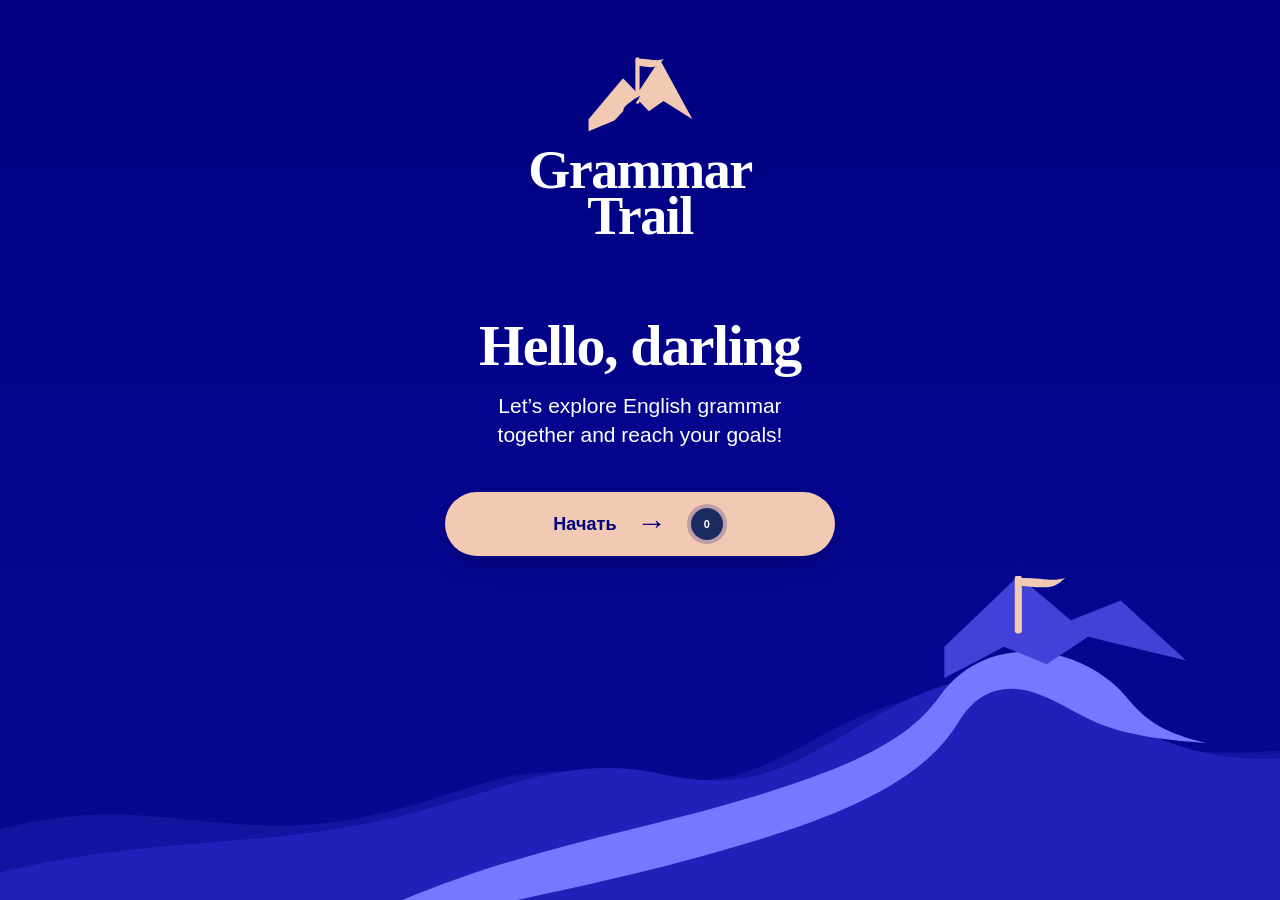
==== index.html @ 71148368 "Fix responsive welcome screen viewport and remove pagination dots/home indicator" ====
<!DOCTYPE html>
<html lang="ru">
<head>
<meta charset="UTF-8">
<meta name="viewport" content="width=device-width, initial-scale=1.0, viewport-fit=cover">
<meta name="apple-mobile-web-app-capable" content="yes">
<meta name="mobile-web-app-capable" content="yes">
<meta name="apple-mobile-web-app-status-bar-style" content="default">
<meta name="theme-color" content="#000080">
<title>Grammar Trail — конспект трёх учебников</title>
<style>
/* No external CDNs or web fonts — everything below runs offline.
   Display stack resolves to San Francisco/New York-family serifs on
   Apple platforms, Georgia elsewhere. Body stack resolves to the
   native UI sans on every platform (San Francisco on iOS/macOS,
   Segoe UI on Windows, Roboto on Android). */
:root{
  --font-display: ui-serif, "New York", Georgia, "Iowan Old Style", "Palatino Linotype", "Times New Roman", serif;
  --font-body: -apple-system, BlinkMacSystemFont, "SF Pro Text", "Segoe UI", Roboto, "Helvetica Neue", Arial, sans-serif;
  --paper: #f4f1e6;
  --paper-2: #ece7d8;
  --ink: #201d1a;
  --ink-soft: #514b40;
  --ink-faint: #8a8071;
  --red: #b8382a;
  --red-soft: #f3ddd6;
  --blue: #2c5c8f;
  --blue-soft: #d9e4f0;
  --green: #3c7a52;
  --green-soft: #dbe8dd;
  --gold: #c9982f;
  --line: #d8d1bd;
  --radius: 14px;
  --shadow: 0 1px 2px rgba(32,29,26,0.06), 0 6px 20px rgba(32,29,26,0.06);
}

*{box-sizing:border-box; -webkit-tap-highlight-color:transparent;}
button{-webkit-appearance:none; appearance:none; touch-action:manipulation;}
html{scroll-behavior:smooth; -webkit-text-size-adjust:100%; text-size-adjust:100%;}
body{
  margin:0;
  background:var(--paper);
  color:var(--ink);
  font-family:var(--font-body);
  -webkit-font-smoothing:antialiased;
  padding-left:env(safe-area-inset-left);
  padding-right:env(safe-area-inset-right);
}
h1,h2,h3,.display{
  font-family:var(--font-display);
  font-weight:600;
  letter-spacing:-0.01em;
}

/* ---------- layout shell ---------- */
.wrap{max-width:1080px;margin:0 auto;padding:28px 20px 120px;}

/* ---------- header / hero ---------- */
.hero{
  padding:6px 0 8px;
}
.hero-top{
  display:flex;
  justify-content:space-between;
  align-items:flex-start;
  gap:20px;
  flex-wrap:wrap;
}
.hero h1{
  font-size:clamp(28px,4vw,40px);
  margin:0 0 6px;
  color:var(--ink);
}
.hero p.sub{
  margin:0;
  color:var(--ink-soft);
  font-size:15px;
  max-width:46ch;
  line-height:1.5;
}
.hero-stat{
  text-align:right;
  flex-shrink:0;
}
.hero-stat .num{
  font-family:var(--font-display);
  font-size:44px;
  font-weight:600;
  line-height:1;
  color:var(--ink);
}
.hero-stat .num span{color:var(--ink-faint); font-size:26px; font-weight:500;}
.hero-stat .lbl{
  font-size:13px;
  color:var(--ink-soft);
  margin-top:4px;
}

/* ---------- trail (svg journey) ---------- */
.trail-card{
  margin-top:22px;
  background:#fff;
  border:1px solid var(--line);
  border-radius:var(--radius);
  box-shadow:var(--shadow);
  padding:18px 20px 10px;
}
.trail-levels{
  display:flex;
  justify-content:space-between;
  font-size:12px;
  color:var(--ink-faint);
  padding:0 6px;
  margin-bottom:-6px;
}
.trail-levels b{color:var(--ink-soft); font-weight:600;}
#trailSvg{width:100%; height:auto; display:block; cursor:pointer;}
.trail-node{cursor:pointer;}
.trail-node circle.bg{transition:r .15s ease;}
.trail-node:hover circle.bg{r:9;}
.trail-legend{
  display:flex;
  gap:18px;
  flex-wrap:wrap;
  padding:10px 6px 14px;
  font-size:12.5px;
  color:var(--ink-soft);
}
.trail-legend .dot{display:inline-block;width:9px;height:9px;border-radius:50%;margin-right:6px;position:relative;top:0px;}

/* ---------- search ---------- */
.search-row{
  margin-top:22px;
  position:relative;
}
.search-row input{
  width:100%;
  padding:14px 44px 14px 44px;
  font-size:16px; /* >=16px keeps iOS Safari from auto-zooming on focus */
  font-family:inherit;
  border:1px solid var(--line);
  border-radius:12px;
  background:#fff;
  color:var(--ink);
  outline:none;
  -webkit-appearance:none;
  appearance:none;
  transition:border-color .12s ease, box-shadow .12s ease;
}
.search-row input:focus{border-color:var(--ink-faint); box-shadow:0 0 0 3px rgba(32,29,26,0.06);}
.search-row svg.icon{
  position:absolute; left:14px; top:50%; transform:translateY(-50%);
  width:18px;height:18px;color:var(--ink-faint);
}
.search-clear{
  position:absolute; right:10px; top:50%; transform:translateY(-50%);
  border:none;background:none;color:var(--ink-faint);cursor:pointer;
  font-size:20px; line-height:1; padding:6px; display:none;
}
.search-results{
  margin-top:10px;
  background:#fff;
  border:1px solid var(--line);
  border-radius:12px;
  overflow:hidden;
  display:none;
  max-height:420px;
  overflow-y:auto;
  -webkit-overflow-scrolling:touch;
}
.search-hit{
  padding:12px 16px;
  border-bottom:1px solid var(--line);
  cursor:pointer;
  display:flex;
  align-items:baseline;
  gap:10px;
}
.search-hit:last-child{border-bottom:none;}
.search-hit:hover{background:var(--paper);}
.search-hit .tag{
  flex-shrink:0;
  font-size:11px;
  font-weight:600;
  padding:2px 7px;
  border-radius:20px;
  color:#fff;
}
.search-hit .txt b{font-weight:600;}
.search-hit .txt .path{display:block; font-size:12px; color:var(--ink-faint); margin-top:2px;}
.search-empty{padding:16px; color:var(--ink-faint); font-size:14px;}

/* ---------- zones ---------- */
.zone{
  margin-top:38px;
}
.zone-head{
  display:flex;
  align-items:center;
  gap:12px;
  margin-bottom:14px;
}
.zone-swatch{width:13px;height:13px;border-radius:4px;flex-shrink:0;}
.zone-head h2{font-size:22px; margin:0;}
.zone-head .zsub{font-size:13px; color:var(--ink-faint); margin-left:2px;}
.zone-progress{
  margin-left:auto;
  font-size:13px;
  color:var(--ink-soft);
  white-space:nowrap;
}
.block-grid{
  display:grid;
  grid-template-columns:repeat(auto-fill, minmax(230px,1fr));
  gap:12px;
}
.block-card{
  background:#fff;
  border:1px solid var(--line);
  border-radius:12px;
  padding:14px 16px;
  cursor:pointer;
  box-shadow:var(--shadow);
  transition:transform .1s ease, box-shadow .1s ease;
}
.block-card:hover{transform:translateY(-1px);}
.block-card .bname{font-weight:600; font-size:14.5px; margin-bottom:8px; line-height:1.3;}
.block-bar{
  height:6px;
  border-radius:4px;
  background:var(--paper-2);
  overflow:hidden;
  margin-bottom:7px;
}
.block-bar > div{height:100%; border-radius:4px;}
.block-card .bmeta{font-size:12px; color:var(--ink-faint); display:flex; justify-content:space-between;}

.block-open{
  grid-column:1 / -1;
  background:#fff;
  border:1px solid var(--line);
  border-radius:12px;
  padding:16px 18px 18px;
  box-shadow:var(--shadow);
}
.block-open-head{
  display:flex; justify-content:space-between; align-items:center; margin-bottom:12px;
}
.block-open-head h3{margin:0; font-size:17px;}
.block-open-head button{
  border:none; background:var(--paper); color:var(--ink-soft);
  font-size:13px; padding:6px 12px; border-radius:20px; cursor:pointer;
  font-family:inherit;
}
.unit-grid{
  display:flex; flex-wrap:wrap; gap:8px;
}
.unit-chip{
  border:1px solid var(--line);
  background:var(--paper);
  color:var(--ink-soft);
  border-radius:9px;
  min-width:64px;
  padding:8px 10px;
  font-size:12.5px;
  cursor:pointer;
  text-align:left;
  line-height:1.3;
  transition:border-color .1s ease;
}
.unit-chip:hover{border-color:var(--ink-faint);}
.unit-chip .n{font-weight:700; font-size:12px; display:flex; align-items:center; gap:5px;}
.unit-chip .t{display:block; margin-top:2px; color:var(--ink-faint); font-size:11.5px; overflow:hidden; text-overflow:ellipsis; white-space:nowrap;}
.unit-chip.done{background:var(--doneColor,#eee);}
.unit-chip .check{width:12px;height:12px;flex-shrink:0;}

/* ---------- detail panel ---------- */
.overlay{
  position:fixed; inset:0; background:rgba(32,29,26,0.35);
  opacity:0; pointer-events:none; transition:opacity .18s ease;
  z-index:40;
}
.overlay.show{opacity:1; pointer-events:auto;}
.panel{
  position:fixed; top:0; right:0; height:100%;
  width:min(480px, 100%);
  background:var(--paper);
  box-shadow:-8px 0 30px rgba(0,0,0,0.15);
  transform:translateX(100%);
  transition:transform .22s ease;
  z-index:41;
  overflow-y:auto;
  -webkit-overflow-scrolling:touch;
  padding:22px 24px 40px;
  padding-top:calc(22px + env(safe-area-inset-top));
  padding-bottom:calc(40px + env(safe-area-inset-bottom));
  padding-right:calc(24px + env(safe-area-inset-right));
}
.panel.show{transform:translateX(0);}
.panel-top{display:flex; justify-content:space-between; align-items:flex-start; gap:10px;}
.panel-book-tag{
  display:inline-block; font-size:11.5px; font-weight:600; color:#fff;
  padding:3px 9px; border-radius:20px; margin-bottom:10px;
}
.panel-close{
  border:none;background:#fff;border:1px solid var(--line);width:32px;height:32px;border-radius:50%;
  cursor:pointer; font-size:16px; color:var(--ink-soft); flex-shrink:0;
  display:flex; align-items:center; justify-content:center;
}
.panel h2{font-size:21px; margin:0 0 4px; line-height:1.3;}
.panel .block-name{font-size:12.5px; color:var(--ink-faint); margin-bottom:18px;}
.rule-box{
  background:#fff; border:1px solid var(--line); border-left-width:4px;
  border-radius:8px; padding:14px 16px; font-size:14.5px; line-height:1.55;
  color:var(--ink); margin-bottom:20px;
}
.rule-box .lbl{font-size:11px; text-transform:none; color:var(--ink-faint); margin-bottom:5px; font-weight:600;}
.examples h4{font-size:12.5px; color:var(--ink-faint); font-weight:600; margin:0 0 10px;}
.ex-item{
  display:flex; gap:10px; padding:10px 0; border-top:1px solid var(--line);
}
.ex-item:first-of-type{border-top:none;}
.ex-num{
  font-family:var(--font-display); font-weight:600; color:var(--ink-faint); font-size:14px; flex-shrink:0; width:18px;
}
.ex-text{font-size:14px; line-height:1.5;}
.ex-text .en{color:var(--ink);}
.ex-text .ru{color:var(--ink-soft);}
.mark-btn{
  margin-top:24px;
  width:100%;
  border:none;
  padding:13px 16px;
  border-radius:10px;
  font-family:inherit;
  font-size:14.5px;
  font-weight:600;
  cursor:pointer;
  display:flex; align-items:center; justify-content:center; gap:8px;
}
.mark-btn.off{background:var(--ink); color:#fff;}
.mark-btn.on{background:#fff; color:var(--ink-soft); border:1px solid var(--line);}
.panel-nav{display:flex; gap:8px; margin-top:10px;}
.panel-nav button{
  flex:1; border:1px solid var(--line); background:#fff; border-radius:10px;
  padding:9px; font-family:inherit; font-size:13px; color:var(--ink-soft); cursor:pointer;
}
.panel-nav button:disabled{opacity:0.35; cursor:default;}

/* ---------- footer / reset ---------- */
.footer{
  margin-top:50px;
  padding-top:18px;
  border-top:1px solid var(--line);
  display:flex; justify-content:space-between; align-items:center;
  font-size:12.5px; color:var(--ink-faint);
  flex-wrap:wrap; gap:10px;
}
.footer button{
  background:none; border:none; color:var(--ink-faint); text-decoration:underline;
  cursor:pointer; font-family:inherit; font-size:12.5px; padding:0;
}

/* ---------- mobile hardening ---------- */
html, body{min-height:100%;}
body{overflow-x:hidden;}
button, input{touch-action:manipulation;}
.panel{
  min-height:100%;
  height:100vh;
  height:100dvh;
  overscroll-behavior:contain;
  -webkit-overflow-scrolling:touch;
}
.overlay{touch-action:none;}
.panel-close,.panel-nav button,.mark-btn,.search-clear{
  min-height:44px;
}
@supports (-webkit-touch-callout:none){
  .panel{height:-webkit-fill-available;}
}
@media (max-width:640px){
  .hero-top{flex-direction:column;}
  .hero-stat{text-align:left;}
  .panel{width:100%;}
}
@media (prefers-reduced-motion: reduce){
  *{transition:none !important; scroll-behavior:auto !important;}
}
</style>

<style id="theme-v1-3">
/* Grammar Trail v1.3 — restored blue theme + white text for mobile readability. */
:root{
  --primary:#000080;
  --content:#8080FF;
  --accent:#f2c9b3;
  --white:#FFFFFF;
  --primary-dark:#00005c;
  --paper:var(--content);
  --paper-2:rgba(0,0,128,.28);
  --ink:var(--white);
  --ink-soft:var(--white);
  --ink-faint:var(--white);
  --line:rgba(255,255,255,.28);
  --shadow:0 4px 18px rgba(0,0,80,.22);
}
html,body{background:var(--content);color:var(--white);}
body{background:var(--content);}
.hero{background:var(--primary);color:var(--white);margin:0 -20px;padding:24px 20px 22px;border-radius:0 0 var(--radius) var(--radius);box-shadow:var(--shadow);}
.hero h1{color:var(--white);}
.hero p.sub,.hero p.sub b{color:var(--white);}
.hero-stat .num{color:var(--accent);}
.hero-stat .num span,.hero-stat .lbl{color:var(--white);}
.trail-card{background:var(--primary);border-color:var(--primary);color:var(--white);}
.trail-levels,.trail-levels b,.trail-legend{color:var(--white);}
.search-row input{background:var(--primary);border-color:var(--primary);color:var(--white);}
.search-row input::placeholder{color:rgba(255,255,255,.82);}
.search-row input:focus{border-color:var(--accent);box-shadow:0 0 0 3px rgba(242,201,179,.25);}
.search-row svg.icon,.search-clear{color:var(--accent);}
.search-results{background:var(--primary);border-color:var(--primary);}
.search-hit{border-bottom-color:rgba(242,201,179,.25);color:var(--white);}
.search-hit:hover{background:var(--primary-dark);}
.search-hit .tag{background:var(--accent) !important;color:var(--primary);}
.search-hit .txt .path,.search-empty,.search-hit .txt b{color:var(--white);}
.zone-head h2{color:var(--white);}
.zone-head .zsub,.zone-progress{color:var(--white);}
.zone-swatch{background:var(--accent) !important;}
.block-card,.block-open{background:var(--primary);border-color:var(--primary);color:var(--white);}
.block-card:hover{box-shadow:0 7px 22px rgba(0,0,80,.30);}
.block-bar{background:rgba(242,201,179,.25);}
.block-bar > div{background:var(--accent) !important;}
.block-card .bmeta{color:var(--white);}
.block-open-head button{background:var(--content);color:var(--white);border:1px solid var(--accent);}
.unit-chip{background:var(--content);border-color:rgba(242,201,179,.55);color:var(--white);}
.unit-chip:hover{border-color:var(--accent);}
.unit-chip .t{color:var(--white);}
.unit-chip.done{background:rgba(242,201,179,.22);border-color:var(--accent) !important;}
.unit-chip .check{color:var(--accent);}
.overlay{background:rgba(0,0,40,.58);}
.panel{background:var(--primary);color:var(--white);box-shadow:-8px 0 30px rgba(0,0,50,.35);}
.panel-book-tag{background:var(--accent) !important;color:var(--primary);}
.panel-close{background:var(--content);border-color:var(--accent);color:var(--white);}
.panel .block-name{color:var(--white);}
.rule-box{background:var(--content);border-color:rgba(242,201,179,.45);border-left-color:var(--accent) !important;color:var(--white);}
.rule-box .lbl,.examples h4{color:var(--white);}
.ex-item{border-top-color:rgba(242,201,179,.28);}
.ex-num,.ex-text .en,.ex-text .ru{color:var(--white);}
.mark-btn.off{background:var(--accent);color:var(--primary);}
.mark-btn.on{background:var(--content);color:var(--white);border-color:var(--accent);}
.panel-nav button{background:var(--content);color:var(--white);border-color:var(--accent);}
.footer{border-top-color:rgba(242,201,179,.35);color:var(--white);}
.footer button{color:var(--white);}
#heroNum{color:var(--accent);}
#heroNum span{color:var(--white);}
#trailSvg .trail-node circle.bg{stroke:var(--accent) !important;}
#trailSvg .trail-node text{fill:var(--white) !important;}
</style>

<style id="welcome-screen-v2">
/* Grammar Trail welcome screen — iPhone-first */
html.gt-welcome-active, body.gt-welcome-active{
  background:#000080 !important;
  min-height:100%;
  height:100%;
}
body.gt-welcome-active{
  overflow:hidden;
  margin:0;
  padding:0;
  min-height:100dvh;
}
body.gt-welcome-active > .wrap,
body.gt-welcome-active > .overlay,
body.gt-welcome-active > .panel{display:none !important;}
.gt-welcome{
  position:fixed; inset:0; width:100%; height:100vh; height:100dvh;
  min-height:100%; z-index:9999; overflow:hidden;
  background:linear-gradient(180deg,#000080 0%,#05058f 58%,#08088f 100%);
  color:#fff; font-family:Arial,Helvetica,sans-serif;
  display:flex; flex-direction:column; align-items:center;
  padding:calc(env(safe-area-inset-top, 0px) + 20px) 24px calc(env(safe-area-inset-bottom, 0px) + 12px);
  box-sizing:border-box;
  text-align:center;
  isolation:isolate;
}
.gt-welcome[hidden]{display:none;}
.gt-welcome.is-leaving{animation:gtWelcomeOut .34s ease forwards;}
@keyframes gtWelcomeOut{from{opacity:1;transform:scale(1)}to{opacity:0;transform:scale(.985)}}
@media (prefers-reduced-motion:reduce){.gt-welcome.is-leaving{animation:none;opacity:0;}}
.gt-welcome-logo{margin-top:8px; display:flex; flex-direction:column; align-items:center; flex:0 0 auto;}
.gt-welcome-logo svg{width:min(145px,34vw); height:auto; display:block;}
.gt-welcome-brand{
  margin-top:4px; font-family:Georgia,'Times New Roman',serif; font-weight:700;
  font-size:clamp(36px,10.5vw,54px); line-height:.86; letter-spacing:-1.5px;
}
.gt-welcome-greeting{
  margin:clamp(42px,9vh,78px) 0 0;
  font-family:Georgia,'Times New Roman',serif; font-weight:700;
  font-size:clamp(42px,11.5vw,58px); line-height:.98; letter-spacing:-1.4px;
}
.gt-welcome-sub{
  margin:18px auto 0; max-width:360px; font-size:clamp(17px,4.7vw,21px);
  line-height:1.38; color:#fff;
}
.gt-welcome-start{
  margin-top:clamp(28px,5vh,42px); width:min(100%,420px); height:64px;
  border:0; border-radius:999px; background:#f2c9b3; color:#000080;
  font:700 18px Arial,Helvetica,sans-serif; letter-spacing:.1px;
  display:flex; align-items:center; justify-content:center; gap:20px;
  box-shadow:0 8px 22px rgba(0,0,0,.18); cursor:pointer;
  -webkit-tap-highlight-color:transparent; touch-action:manipulation;
}
.gt-welcome-start:active{transform:scale(.985);}
.gt-welcome-start .arrow{font-size:30px; line-height:1; margin-top:-2px;}
.gt-welcome-progress{
  width:40px; height:40px; border-radius:50%; position:relative; display:grid; place-items:center;
  background:conic-gradient(#fff var(--progress,0%), rgba(0,0,128,.22) 0);
}
.gt-welcome-progress::before{content:""; position:absolute; inset:4px; border-radius:50%; background:#1c2a62;}
.gt-welcome-progress span{position:relative; z-index:1; color:#fff; font-size:11px; font-weight:700;}
.gt-welcome-art{position:absolute; left:0; right:0; bottom:0; width:100%; height:clamp(180px,30dvh,340px); min-height:0; max-height:none; pointer-events:none; z-index:-1;}
.gt-welcome-art svg{width:100%; height:100%; display:block;}
.gt-welcome-dots,.gt-welcome-homebar{display:none !important;}
.gt-welcome-dots span{width:10px;height:10px;border-radius:50%;background:#6262e8;}
.gt-welcome-dots span.active{background:#f2c9b3;}

@media (max-height:700px){
  .gt-welcome-logo svg{width:100px}.gt-welcome-brand{font-size:38px}
  .gt-welcome-greeting{margin-top:24px;font-size:42px}.gt-welcome-sub{margin-top:12px;font-size:16px}
  .gt-welcome-start{margin-top:20px;height:56px}.gt-welcome-art{height:clamp(145px,25dvh,260px)}
}
@media (min-width:700px){
  .gt-welcome{padding-left:32px;padding-right:32px}
  .gt-welcome-start{max-width:390px}
  .gt-welcome-art{height:min(36dvh,420px);max-width:none;left:0;right:0;transform:none;width:100%}
}
@media (max-height:620px){
  .gt-welcome{padding-top:calc(env(safe-area-inset-top, 0px) + 8px);padding-bottom:calc(env(safe-area-inset-bottom, 0px) + 8px)}
  .gt-welcome-logo{margin-top:0}
  .gt-welcome-logo svg{width:78px}
  .gt-welcome-brand{font-size:32px}
  .gt-welcome-greeting{margin-top:12px;font-size:clamp(30px,7vh,42px)}
  .gt-welcome-sub{margin-top:8px;font-size:15px}
  .gt-welcome-start{margin-top:12px;height:48px}
  .gt-welcome-art{height:22dvh}
}
@supports (-webkit-touch-callout:none){
  .gt-welcome{height:100dvh;min-height:-webkit-fill-available}
}
</style>
<link rel="manifest" href="./manifest.webmanifest">
</head>
<body class="gt-welcome-active">

<div class="gt-welcome" id="welcomeScreen">
  <div class="gt-welcome-logo" aria-hidden="true">
    <svg viewBox="0 0 240 190" fill="none">
      <path d="M34 151 91 83l24 25 37-56 54 99-48-30-24 17-22-23-35 38-43 18Z" fill="#f2c9b3"/>
      <path d="M115 52v70" stroke="#f2c9b3" stroke-width="7" stroke-linecap="round"/>
      <path d="M116 51c22 0 31 5 43 0-10 11-10 18-43 11V51Z" fill="#f2c9b3"/>
      <path d="M119 112c-19 13-31 18-26 28 5 10 29 9 48 20-8-13-25-20-30-27-5-6 5-11 8-21Z" fill="#000080"/>
    </svg>
    <div class="gt-welcome-brand">Grammar<br>Trail</div>
  </div>
  <h1 class="gt-welcome-greeting">Hello, darling</h1>
  <p class="gt-welcome-sub">Let’s explore English grammar<br>together and reach your goals!</p>
  <button class="gt-welcome-start" id="welcomeStart" type="button" aria-label="Начать">
    <span>Начать</span><span class="arrow">→</span>
    <span class="gt-welcome-progress" id="welcomeProgress"><span>0</span></span>
  </button>
  <div class="gt-welcome-art" aria-hidden="true">
    <svg viewBox="0 0 900 330" preserveAspectRatio="none">
      <path d="M0 258c95-37 145 8 231-7 90-16 112-65 196-48 75 15 97 3 145-36 50-41 95-60 141-43 51 18 73 66 187 54v152H0Z" fill="#1414a1"/>
      <path d="M0 302c95-34 170-26 255-49 91-25 135-75 211-51 61 19 90-8 139-50 56-48 91-62 137-37 51 28 79 75 158 71v144H0Z" fill="#2020ba"/>
      <path d="M283 330c90-55 171-71 253-108 71-32 105-59 125-100 13-27 35-46 63-45 28 1 54 21 69 48 13 23 26 35 55 45-35-3-63-10-82-24-21-15-37-32-57-31-18 1-28 17-36 36-17 39-49 74-119 108-73 35-131 52-190 71H283Z" fill="#7777ff"/>
      <path d="M664 72 716 0l37 45 35-20 46 61-69-24-29 28-30-18-42 32Z" fill="#4242d8"/>
      <path d="M716 2v54" stroke="#f2c9b3" stroke-width="5" stroke-linecap="round"/>
      <path d="M718 2c16 0 22 4 31 0-7 8-7 12-31 8V2Z" fill="#f2c9b3"/>
    </svg>
  </div>
  <div class="gt-welcome-dots" aria-hidden="true"><span class="active"></span><span></span><span></span></div>
  <div class="gt-welcome-homebar" aria-hidden="true"></div>
</div>

<div class="wrap">

  <div class="hero">
    <div class="hero-top">
      <div>
        <h1>Grammar Trail</h1>
        <p class="sub">Конспект трёх учебников Мёрфи — от первого <b>am/is/are</b> до тонкостей emphasis и style. 378 юнитов, размеченных по уровням A1–C2.</p>
      </div>
      <div class="hero-stat">
        <div class="num" id="heroNum">0<span>/378</span></div>
        <div class="lbl">юнитов выучено</div>
      </div>
    </div>
  </div>

  <div class="trail-card">
    <div class="trail-levels"><span><b>A1</b></span><span><b>B1</b></span><span><b>B2</b></span><span><b>C1</b></span><span><b>C2</b></span></div>
    <svg id="trailSvg" viewBox="0 0 1000 170" preserveAspectRatio="xMidYMid meet"></svg>
    <div class="trail-legend" id="trailLegend"></div>
  </div>

  <div class="search-row">
    <svg class="icon" viewBox="0 0 24 24" fill="none" stroke="currentColor" stroke-width="2"><circle cx="11" cy="11" r="7"/><line x1="21" y1="21" x2="16.65" y2="16.65"/></svg>
    <input id="searchInput" type="text" placeholder="Найти тему, правило или пример — например «условные» или «phrasal verbs»" autocomplete="off">
    <button class="search-clear" id="searchClear">×</button>
    <div class="search-results" id="searchResults"></div>
  </div>

  <div id="zones"></div>

  <div class="footer">
    <span>Данные — конспект Essential / English / Advanced Grammar in Use.</span>
    <button id="resetBtn">Сбросить прогресс</button>
  </div>

</div>

<div class="overlay" id="overlay"></div>
<div class="panel" id="panel"></div>

<script>
// Robust local persistence. Rendering never depends on storage availability:
// some iOS file viewers expose HTML with a restricted/opaque origin where
// localStorage can throw SecurityError. In that case we transparently fall
// back to in-memory state for the current session.
const memoryStore = new Map();
window.storage = {
  async get(key, shared){
    try{
      const raw = localStorage.getItem('gt_' + key);
      if(raw !== null) return { key, value: raw, shared: !!shared };
    }catch(e){}
    const raw = memoryStore.get(key);
    return raw == null ? null : { key, value: raw, shared: !!shared };
  },
  async set(key, value, shared){
    memoryStore.set(key, String(value));
    try{ localStorage.setItem('gt_' + key, String(value)); }catch(e){}
    return { key, value: String(value), shared: !!shared };
  }
};

const DATA = {"books":{"red":{"name":"Essential Grammar in Use","subtitle":"Уровни A1–B1","color":"#dc4545","nickname":"красная книга"},"blue":{"name":"English Grammar in Use","subtitle":"Уровни B1–B2","color":"#3f7fd6","nickname":"синяя книга"},"green":{"name":"Advanced Grammar in Use","subtitle":"Уровни C1–C2","color":"#3f9e5c","nickname":"зелёная книга"}},"units":[{"book":"red","block":"Present — настоящее время","unit":1,"topic":"am/is/are (настоящее время глагола to be)","rule":"I → am he/she/it → is you/we/they → are","examples":["I am a teacher. — Я учитель.","She is very kind. — Она очень добрая.","They are at home. — Они дома.","It is cold today. — Сегодня холодно.","We are happy. — Мы счастливы.","You are right. — Ты прав.","He is from Spain. — Он из Испании.","The book is on the table. — Книга на столе.","I am 25 years old. — Мне 25 лет.","My parents are doctors. — Мои родители — врачи."]},{"book":"red","block":"Present — настоящее время","unit":2,"topic":"am/is/are (вопросы)","rule":"В вопросе меняем порядок: Are you...? Is she...?","examples":["Are you tired? — Ты устал?","Is she your sister? — Она твоя сестра?","Are they at work? — Они на работе?","Is it raining? — Идёт дождь?","Are we late? — Мы опоздали?","Is he a student? — Он студент?","Are your parents at home? — Твои родители дома?","Is this seat free? — Это место свободно?","Are you ready to go? — Ты готов идти?","Is there a bank near here? — Здесь рядом есть банк?"]},{"book":"red","block":"Present — настоящее время","unit":3,"topic":"I am doing (Present Continuous)","rule":"Действие прямо сейчас, в момент речи. am/is/are + V-ing","examples":["I am reading a book right now. — Я читаю книгу прямо сейчас.","She is watching TV. — Она смотрит телевизор.","They are playing football in the park. — Они играют в футбол в парке.","Listen! The baby is crying. — Слушай! Ребёнок плачет.","I am not sleeping — I am working. — Я не сплю — я работаю.","He is wearing a blue shirt today. — Сегодня на нём синяя рубашка.","We are having dinner at the moment. — Мы сейчас ужинаем.","The phone is ringing — answer it! — Телефон звонит — возьми!","She is studying for her exam this week. — Она готовится к экзамену на этой неделе.","Why are you laughing? — Почему ты смеёшься?"]},{"book":"red","block":"Present — настоящее время","unit":4,"topic":"are you doing? (вопросы в Present Continuous)","rule":"Am/Is/Are + подлежащее + V-ing?","examples":["What are you doing? — Что ты делаешь?","Is she working now? — Она сейчас работает?","Are they coming to the party? — Они идут на вечеринку?","Why are you wearing a coat? Itʼs warm. — Почему ты в пальто? Тепло же.","Is it raining outside? — На улице идёт дождь?","Are you listening to me? — Ты меня слушаешь?","What is he cooking? — Что он готовит?","Are your friends waiting for you? — Твои друзья ждут тебя?","Is she sleeping? — Она спит?","Why are they arguing again? — Почему они снова спорят?"]},{"book":"red","block":"Present — настоящее время","unit":5,"topic":"I do / I am doing (разница)","rule":"I do 2Present Simple) → обычно, всегда, регулярно. I am doing 2Present Continuous) → прямо сейчас, временно.","examples":["I read every evening. (обычно) vs. I am reading now. (сейчас)","She works in a bank. (работает вообще) vs. She is working at home today. (сегодня временно)","They go to the gym on Mondays. (по понедельникам) vs. They are going to the gym now. (сейчас идут)","He drinks coffee in the morning. (обычно) vs. He is drinking tea today. (сегодня пьёт чай)","I don't eat meat. (вообще не ем) vs. I am not eating anything right now. (сейчас ничего не ем)","Do you speak English? (умеешь?) vs. Are you speaking English now? (сейчас говоришь?W","We live in London. (постоянно) vs. We are living with my parents this month. (временно)","The sun rises in the east. (факт) vs. Look, the sun is rising! (процесс)","I think you're right. (мнение, не в Continuous) — НЕЛЬЗЯ I am thinking в этом значении.","She has a car. (имеет) vs. She is having lunch. (принимает пищу — допустимо)"]},{"book":"red","block":"Present — настоящее время","unit":6,"topic":"I don't ... (отрицание в Present Simple)","rule":"I/you/we/they → don't + глагол he/she/it → doesn't + глагол (окончание -s убираем)","examples":["I don't like coffee. — Я не люблю кофе.","She doesn't speak French. — Она не говорит по-французски.","They don't live in Moscow. — Они не живут в Москве.","He doesn't drive to work. — Он не ездит на работу за рулём.","We don't have any money. — У нас нет денег.","It doesn't rain much in summer. — Летом много не идёт дождь.","You don't look well. — Ты неважно выглядишь.","My brother doesn't eat fish. — Мой брат не ест рыбу.","They don't go to the cinema often. — Они не ходят в кино часто.","This machine doesn't work. — Этот аппарат не работает."]},{"book":"red","block":"Present — настоящее время","unit":7,"topic":"Do you...? (вопросы в Present Simple)","rule":"Do/Does + подлежащее + глагол (без -s)","examples":["Do you like pizza? — Ты любишь пиццу?","Does she speak Italian? — Она говорит по-итальянски?","Do they live near here? — Они живут поблизости?","What do you do? — Кем ты работаешь? (или Что ты делаешь?W","Where does he work? — Где он работает?","Do you have a car? — У тебя есть машина?","How often do you go to the gym? — Как часто ты ходишь в спортзал?","Does your mother cook well? — Твоя мама хорошо готовит?","Do we need tickets? — Нам нужны билеты?","Why do they always arrive late? — Почему они всегда опаздывают?"]},{"book":"red","block":"Present — настоящее время","unit":8,"topic":"I am doing vs. I do (повтор + углубление)","rule":"Дополнительные случаи: I am doing → вокруг сейчас (но не обязательно в эту секунду), временные ситуации. I do → факты, привычки, расписания.","examples":["I read a lot of books. (вообще) vs. I am reading a great book this week. (в эти дни)","She travels a lot for work. (обычно) vs. She is travelling in Japan now. (сейчас там)","We have breakfast at 8. (расписание) vs. We are having breakfast late today. (сегодня поздно)","He usually wears glasses. (обычно) vs. He is wearing contact lenses today. (сегодня линзы)","I don't smoke. (вообще) vs. I am not smoking because I'm pregnant. (временный период)","The train leaves at 6 pm. (расписание) vs. I am leaving now — bye! (прямо сейчас)","Do you believe in ghosts? (состояние — не Continuous) — НЕЛЬЗЯ are you believing","I feel / I am feeling well. (оба варианта для чувств)","She is a teacher. (факт) vs. She is being silly today. (ведёт себя — редко, но можно)","I think it's a good idea. (мнение) vs. I am thinking about my holiday. (размышление)"]},{"book":"red","block":"Present — настоящее время","unit":9,"topic":"I have / I've got","rule":"have (особенно в амер. англ.) have got (брит., разговорный) — только в настоящем времени. Оба означают «иметь». В вопросах и отрицаниях с have got: Have you got...? / I haven't got...","examples":["I have a car. = I 've got a car. — У меня есть машина.","She has blue eyes. = She 's got blue eyes. — У неё голубые глаза.","They don't have any children. = They haven't got any children. — У них нет детей.","Have you got a pen? = Do you have a pen? — У тебя есть ручка?","He hasn't got a job. = He doesn't have a job. — У него нет работы.","We have a big house. = We 've got a big house.","Has she got a sister? = Does she have a sister?","I have a headache. = I 've got a headache. — У меня болит голова.","My parents have a new car. = My parents 've got a new car.","Have you got any questions? = Do you have any questions?"]},{"book":"red","block":"Past — прошедшее время","unit":10,"topic":"was / were (прошедшее время глагола to be)","rule":"I / he / she / it → was you / we / they → were","examples":["I was at home yesterday. — Я был дома вчера.","She was very happy last week. — Она была очень счастлива на прошлой неделе.","They were in Paris in 2020. — Они были в Париже в 2020 году.","It was cold last night. — Прошлой ночью было холодно.","We were tired after the trip. — Мы были уставшими после поездки.","He was a famous actor. — Он был известным актёром.","You were right about her. — Ты был прав насчёт неё.","The children were at school. — Дети были в школе.","I wasn't (was not) at work on Monday. — Меня не было на работе в понедельник.","They weren't (were not) ready for the test. — Они не были готовы к тесту."]},{"book":"red","block":"Past — прошедшее время","unit":11,"topic":"was / were (вопросы)","rule":"Was/Were + подлежащее? (инверсия)","examples":["Were you at home last night? — Ты был дома прошлой ночью?","Was she angry with you? — Она была зла на тебя?","Were they at the party? — Они были на вечеринке?","Was it sunny yesterday? — Вчера было солнечно?","Were we late for the meeting? — Мы опоздали на встречу?","Was he a good student? — Он был хорошим учеником?","Where were you born? — Где ты родился?","Why was she upset? — Почему она была расстроена?","Were your parents at home? — Твои родители были дома?","Was the food good? — Еда была вкусной?"]},{"book":"red","block":"Past — прошедшее время","unit":12,"topic":"I did (Past Simple, правильные и неправильные глаголы)","rule":"Правильные: V + -ed (worked, played) Неправильные: 2Rя форма (go → went, see → saw)","examples":["I worked hard yesterday. — Я много работал вчера.","She went to Italy last summer. — Она ездила в Италию прошлым летом.","They played tennis on Sunday. — Они играли в теннис в воскресенье.","He saw a good film last night. — Он посмотрел хороший фильм вчера вечером.","We visited our grandparents. — Мы навестили наших бабушку и дедушку.","I bought a new phone. — Я купил новый телефон.","She wrote a long email. — Она написала длинное письмо.","They arrived at 10 o'clock. — Они прибыли в 10 часов.","He took a taxi to the station. — Он взял такси до вокзала.","We had a great time at the party. — Мы отлично провели время на вечеринке."]},{"book":"red","block":"Past — прошедшее время","unit":13,"topic":"I didn't / Did you...? (отрицание и вопросы в Past Simple)","rule":"Отрицание: didn't + V1 (без -ed, без 2{й формы) Вопрос: Did + подлежащее + V1?","examples":["I didn't go to work yesterday. — Я не ходил на работу вчера.","She didn't like the film. — Ей не понравился фильм.","They didn't come to the party. — Они не пришли на вечеринку.","He didn't eat anything for breakfast. — Он ничего не ел на завтрак.","We didn't have enough time. — У нас не было достаточно времени.","Did you see Ann yesterday? — Ты видел Энн вчера?","Did she call you? — Она тебе звонила?","What did you do last weekend? — Что ты делал на прошлых выходных?","Why did they leave early? — Почему они ушли рано?","Did you enjoy the concert? — Тебе понравился концерт?"]},{"book":"red","block":"Past — прошедшее время","unit":14,"topic":"I was doing (Past Continuous)","rule":"Действие в процессе в определённый момент в прошлом. was/were + V-ing","examples":["I was reading when you called. — Я читал, когда ты позвонил.","She was cooking dinner at 6 pm. — Она готовила ужин в 6 вечера.","They were playing football when it started to rain. — Они играли в футбол, когда начался дождь.","He was watching TV all evening. — Он смотрел телевизор весь вечер.","We were driving to London when the accident happened. — Мы ехали в Лондон, когда случилась авария.","I wasn't sleeping — I was working! — Я не спал — я работал!","The children were making a lot of noise. — Дети сильно шумели.","What were you doing at 10 am yesterday? — Что ты делал вчера в 10 утра?","She was wearing a beautiful dress at the party. — На ней было красивое платье на вечеринке.","The sun was shining and the birds were singing. — Солнце светило, и птицы пели."]},{"book":"red","block":"Past — прошедшее время","unit":15,"topic":"I did vs. I was doing (разница)","rule":"I did → действие завершилось (факт). I was doing → действие длилось (процесс, фон).","examples":["I read the book. (прочитал всю) vs. I was reading the book. (читал, но не факт, что закончил)","She cooked dinner. (приготовила) vs. She was cooking dinner. (была в процессе)","They watched TV. (посмотрели) vs. They were watching TV when I came. (смотрели, когда я пришёл)","He wrote a letter. (написал) vs. He was writing a letter. (писал какое-то время)","I walked to work. (дошёл) vs. I was walking to work when I met her. (шёл, когда встретил)","She studied all night. (изучила) vs. She was studying when I called. (занималась, когда позвонил)","We had breakfast. (позавтракали) vs. We were having breakfast when the phone rang. (завтракали, когда зазвонил телефон)","He lived in Paris for 5 years. (прожил — факт) vs. He was living in Paris in 2010. (в тот период жил)","I didn't see her. (не видел вообще) vs. I wasn't looking when she left. (не смотрел в тот момент)","She fell asleep while she was reading. — Она уснула, пока читала."]},{"book":"red","block":"Past — прошедшее время","unit":16,"topic":"I have done (Present Perfect)","rule":"Действие связано с настоящим: результат сейчас жизненный опыт только что случилось have/has + V3","examples":["I have lost my keys. (и сейчас их нет) — Я потерял ключи.","She has visited London many times. (опыт) — Она много раз была в Лондоне.","They have bought a new car. (результат — у них новая машина) — Они купили новую машину.","He has finished his work. (уже готово) — Он закончил свою работу.","We have seen that film before. (уже видели) — Мы уже видели этот фильм.","I have never eaten sushi. (опыт) — Я никогда не ел суши.","She has just left. (только что) — Она только что ушла.","Have you ever been to Australia? — Ты когда-нибудь был в Австралии?","They haven't done their homework yet. — Они ещё не сделали домашку.","He has already called his mother. — Он уже позвонил маме."]},{"book":"red","block":"Past — прошедшее время","unit":17,"topic":"I have done vs. I did (Present Perfect vs. Past Simple)","rule":"Present Perfect → время не важно, важен результат / опыт (сейчас). Past Simple → время важно (вчера, в 2020, когда-то в прошлом).","examples":["I have lost my phone. (не знаю где) vs. I lost it yesterday. (точно вчера)","She has visited Paris. (опыт) vs. She visited Paris in 2019. (конкретный год)","They have bought a house. (теперь у них есть) vs. They bought a house last month.","He has written 3 books. (на сегодняшний день) vs. He wrote his first book in 2005.","I have never seen such a beautiful sunset. (за всю жизнь) vs. I saw a beautiful sunset yesterday.","We have eaten at that restaurant. (опыт) vs. We ate there last Friday.","She has done all her homework. (сейчас свободна) vs. She did her homework after school.","Have you finished? (сейчас?) vs. Did you finish on time? (тогда, вовремя?W","I haven't met his wife. (вообще) vs. I didn't meet her at the party. (там не встретил)","He has been a teacher for 10 years. (до сих пор) vs. He was a teacher for 10 years. (уже не работает)"]},{"book":"red","block":"Past — прошедшее время","unit":18,"topic":"since / for (с Present Perfect)","rule":"for + период (for 3 years, for a long time) since + точка во времени (since 2020, since Monday)","examples":["I have lived here for 5 years. — Я живу здесь 5 лет.","I have lived here since 2019. — Я живу здесь с 2019 года.","She has worked at this company for a long time. — Она работает в этой компании долго.","She has worked here since she graduated. — Она работает здесь с тех пор, как закончила учёбу.","They have been married for 10 years. — Они женаты 10 лет.","They have been married since 2014. — Они женаты с 2014 года.","I haven't seen him for months. — Я не видел его месяцами.","I haven't seen him since Tuesday. — Я не видел его со вторника.","We have waited for an hour. — Мы ждали час.","We have waited since 3 o'clock. — Мы ждём с 3 часов."]},{"book":"red","block":"Past — прошедшее время","unit":19,"topic":"I have been doing (Present Perfect Continuous)","rule":"Действие началось в прошлом, длилось и всё ещё длится (или только что закончилось, но результат виден). have/has been + V-ing","examples":["I have been reading this book for 2 hours. — Я читаю эту книгу уже 2 часа (и всё ещё читаю).","She has been working here since 2020. — Она работает здесь с 2020 года.","They have been playing tennis all morning. — Они играют в теннис всё утро.","He has been studying English for 3 years. — Он учит английский уже 3 года.","We have been waiting for the bus for 30 minutes. — Мы ждём автобус уже 30 минут.","I'm tired because I have been running. — Я устал, потому что бегал (только что закончил, результат — устал).","She's out of breath. She has been running. — Она запыхалась. Она бежала.","How long have you been learning Spanish? — Как долго ты учишь испанский?","They haven't been studying much lately. — В последнее время они мало занимаются.","I have been thinking about you all day. — Я думал о тебе весь день."]},{"book":"red","block":"Future — будущее время","unit":20,"topic":"I'm going to (планы и намерения)","rule":"Используем, когда уже решили что-то сделать (план) или есть явные признаки того, что что-то случится. am/is/are + going to + V1","examples":["I am going to buy a new car next month. — Я собираюсь купить новую машину в следующем месяце.","She is going to study medicine at university. — Она собирается изучать медицину в университете.","They are going to get married in June. — Они собираются пожениться в июне.","We are going to visit our grandparents this weekend. — Мы собираемся навестить бабушку с дедушкой на этих выходных.","He is going to quit his job. — Он собирается уволиться с работы.","Look at those clouds! It is going to rain. — Посмотри на эти тучи! Собирается дождь.","The car is going too fast! It is going to crash! — Машина едет слишком быстро! Она сейчас врежется!","I am not going to eat anything — I'm full. — Я не буду ничего есть — я сыт.","What are you going to do after work? — Что ты собираешься делать после работы?","Are they going to stay at a hotel? — Они собираются остановиться в отеле?"]},{"book":"red","block":"Future — будущее время","unit":21,"topic":"will / shall (предсказания, обещания, спонтанные решения)","rule":"will → предсказания (без доказательств), спонтанные решения, обещания, предложения. shall → только с I / we в вопросах-предложениях (Shall I...? Shall we...?)","examples":["I think it will rain tomorrow. — Я думаю, завтра будет дождь.","She will probably come to the party. — Она, вероятно, придёт на вечеринку.","I will help you with your homework. — Я помогу тебе с домашкой. (обещание)","The phone is ringing — I will answer it. — Телефон звонит — я отвечу. (спонтанное решение)","Don't worry, I will pay you back. — Не волнуйся, я верну тебе деньги.","Shall I open the window? — Мне открыть окно? (предложение)","Shall we go to the cinema tonight? — Может, сходим в кино сегодня вечером?","I promise I will call you tomorrow. — Обещаю, я позвоню тебе завтра.","They won't (will not) be late. — Они не опоздают.","Where will you be in 10 years? — Где ты будешь через 10 лет?"]},{"book":"red","block":"Future — будущее время","unit":22,"topic":"I'll (сокращённая форма will)","rule":"I'll = I will, you'll = you will, she'll = she will и т.д. Используется в разговорной речи. Отрицание: won't = will not.","examples":["I'll see you tomorrow. — Увидимся завтра.","She'll be here soon. — Она скоро будет здесь.","They'll love this gift. — Им понравится этот подарок.","We'll have dinner at 8. — Мы будем ужинать в 8.","He'll call you back. — Он перезвонит тебе.","I won't forget your birthday. — Я не забуду твой день рождения.","You'll enjoy the film, I'm sure. — Уверен, тебе понравится фильм.","It'll be cold tonight. — Сегодня ночью будет холодно.","Don't worry, I'll help you. — Не волнуйся, я помогу тебе.","I'll probably be late. — Я, вероятно, опоздаю."]},{"book":"red","block":"Future — будущее время","unit":23,"topic":"will vs. going to (разница)","rule":"going to → план уже есть ДО разговора, или очевидный признак. will → решение принимаем В МОМЕНТ речи, или предсказание без фактов.","examples":["I am going to study Spanish next year. (план) vs. I will study if I have time. (решение сейчас)","Look at those clouds — it is going to rain. (признак) vs. I think it will rain tomorrow. (просто мнение)","I am going to buy a new phone. (уже решил) vs. I will buy this one! (прямо сейчас решил в магазине)","She is going to have a baby. (уже беременна) vs. She will have a baby next year. (предсказание)","We are going to move to London. (план) vs. I will move if I find a job. (решение в будущем)","The train is going to arrive in 5 minutes. (по расписанию — факт) vs. The train will arrive on time. (уверенность)","I am going to cook pasta tonight. (уже купила продукты) vs. I will cook pasta if you want. (предложение сейчас)","He is going to be a doctor. (выбрал профессию) vs. He will be a good doctor. (предсказание)","Are you going to answer that email? (план) vs. I will answer it now. (решил только что)","It is going to fall! (вижу, что падает) vs. It will fall eventually. (просто думаю)"]},{"book":"red","block":"Future — будущее время","unit":24,"topic":"I will be doing (Future Continuous)","rule":"Действие будет в процессе в определённый момент в будущем. will be + V-ing","examples":["This time tomorrow, I will be flying to New York. — Завтра в это время я буду лететь в Нью-Йорк.","Don't call me at 8 pm — I will be watching my favourite show. — Не звони мне в 8 вечера — я буду смотреть свой любимый сериал.","She will be working all day Saturday. — Она будет работать всю субботу.","They will be sleeping when we arrive. — Они будут спать, когда мы приедем.","I won't be using the car tomorrow, so you can take it. — Я не буду пользоваться машиной завтра, так что ты можешь её взять.","What will you be doing at 10 am tomorrow? — Что ты будешь делать завтра в 10 утра?","He will be giving a presentation at 3 pm. — Он будет делать презентацию в 3 часа дня.","Don't worry, we will be waiting for you at the station. — Не волнуйся, мы будем ждать тебя на вокзале.","This time next week, we will be lying on the beach. — В это время на следующей неделе мы будем лежать на пляже.","She will be studying for her exams all evening. — Она будет готовиться к экзаменам весь вечер."]},{"book":"red","block":"Future — будущее время","unit":25,"topic":"I'm going to / will (сравнение + практика)","rule":"Закрепление разницы между going to (план/признак) и will (спонтанное/ предсказание).","examples":["Ситуация: Ты решил заранее, что купишь подарок. → I am going to buy a present for her.","Ситуация: Ты видишь, что кто-то падает. → He is going to fall!","Ситуация: Только что решил заказать пиццу. → I will order a pizza.","Ситуация: У тебя есть билеты в театр на субботу. → We are going to see a play on Saturday.","Ситуация: Прогноз погоды говорит о дожде. → It is going to rain tomorrow.","Ситуация: Ты обещаешь помочь другу. → I will help you with that.","Ситуация: Ты уже записался на курсы английского. → I am going to take an English course.","Ситуация: Вдруг зазвонил телефон, ты говоришь: «Я возьму». → I will answer it.","Ситуация: Ты думаешь, она получит работу. → She will get the job.","Ситуация: Она беременна, она сказала, что будет девочка. → She is going to have a girl."]},{"book":"red","block":"Модальные глаголы","unit":26,"topic":"can / could (способность, возможность, разрешение)","rule":"can → умею, могу (настоящее), разрешение (неформальное). could → умел в прошлом, вежливая просьба, возможность (менее уверенная).","examples":["I can swim very well. — Я умею хорошо плавать.","She can speak three languages. — Она говорит на трёх языках.","Can you help me, please? — Ты можешь мне помочь? (просьба)","You can use my phone. — Ты можешь воспользоваться моим телефоном. (разрешение)","I could run fast when I was young. — Я умел быстро бегать, когда был молодым.","Could you open the window, please? — Не могли бы вы открыть окно? (вежливая просьба)","It could rain later. — Может, позже пойдёт дождь. (возможность, но не уверен)","I can't (cannot) drive a car. — Я не умею водить машину.","She couldn't come to the party because she was ill. — Она не смогла прийти на вечеринку, потому что болела.","Can I sit here? — Можно мне сесть здесь? (разрешение)"]},{"book":"red","block":"Модальные глаголы","unit":27,"topic":"may / might (вероятность, разрешение)","rule":"may → разрешение (формальное), вероятность 250%W. might → вероятность (менее уверенно, чем may).","examples":["You may leave now. — Вы можете уйти сейчас. (разрешение)","May I come in? — Можно мне войти? (формальное разрешение)","It may rain tomorrow. — Завтра, возможно, будет дождь. (вероятность)","She might be at home, but I'm not sure. — Она, может, дома, но я не уверен.","They may arrive late. — Они могут опоздать.","I might go to the party, but I haven't decided yet. — Я, может, пойду на вечеринку, но ещё не решил.","He may not know the answer. — Он, возможно, не знает ответа.","She might not like it. — Ей это может не понравиться.","Take an umbrella — it might rain. — Возьми зонт — может пойти дождь.","There may be a traffic jam. — Возможно, будет пробка."]},{"book":"red","block":"Модальные глаголы","unit":28,"topic":"must / mustn't (обязанность и запрет)","rule":"must → обязанность (я сам считаю), строгий совет. mustn't → запрет (нельзя).","examples":["I must go now. It's late. — Я должен идти. Уже поздно.","You must see that film — it's amazing! — Ты обязан посмотреть этот фильм — он потрясающий!","She must study harder if she wants to pass. — Она должна учиться усерднее, если хочет сдать.","We must be quiet in the library. — Мы должны вести себя тихо в библиотеке.","You mustn't smoke here. — Здесь нельзя курить.","You mustn't tell anyone my secret. — Ты никому не должен рассказывать мой секрет.","Children mustn't play with matches. — Детям нельзя играть со спичками.","He must wear a uniform at work. — Он должен носить форму на работе.","I must remember to call her. — Я должен не забыть позвонить ей.","You mustn't park your car here. — Здесь нельзя парковать машину."]},{"book":"red","block":"Модальные глаголы","unit":29,"topic":"have to / don't have to (вынужденность и отсутствие необходимости)","rule":"have to → вынужден (правила, обстоятельства). don't have to → нет необходимости (не обязательно).","examples":["I have to work on Saturdays. — Я вынужден работать по субботам. (правило)","She has to wear glasses. — Она вынуждена носить очки.","You don't have to pay for this — it's free. — Тебе не нужно платить за это — это бесплатно.","They have to arrive at 9 am. — Они должны прибыть в 9 утра. (по правилам)","I don't have to get up early today. — Мне не нужно вставать рано сегодня.","He has to take this medicine every day. — Он должен принимать это лекарство каждый день.","We don't have to bring our own food — there's a canteen. — Нам не нужно приносить свою еду — есть столовая.","Do you have to wear a uniform? — Ты должен носить форму?","She doesn't have to work on Sundays. — Ей не нужно работать по воскресеньям.","They have to leave now. — Им нужно уходить сейчас. (обстоятельства)"]},{"book":"red","block":"Модальные глаголы","unit":30,"topic":"should (совет, рекомендация)","rule":"should / shouldn't → совет, рекомендация (не строгая обязанность).","examples":["You should eat more vegetables. — Тебе следует есть больше овощей.","She should see a doctor. — Ей следует сходить к врачу.","You shouldn't smoke — it's bad for you. — Тебе не следует курить — это вредно.","We should leave now if we want to catch the train. — Нам следует уйти сейчас, если мы хотим успеть на поезд.","He should apologize to her. — Ему следует извиниться перед ней.","Children shouldn't watch too much TV. — Детям не следует много смотреть телевизор.","I should study more if I want to pass. — Мне следует больше заниматься, если я хочу сдать.","You should try this cake — it's delicious! — Тебе стоит попробовать этот торт — он вкусный!","She shouldn't work so hard. — Ей не следует так много работать.","What should I do? — Что мне следует делать?"]},{"book":"red","block":"Модальные глаголы","unit":31,"topic":"must vs. have to (разница)","rule":"must → субъективная обязанность (я так считаю). have to → объективная вынужденность (правила, обстоятельства).","examples":["I must call my mother. (я сам хочу, чувствую обязанность) vs. I have to call my boss. (меня заставляют)","You must try this restaurant. (мой совет) vs. You have to try this restaurant if you want a discount. (условие)","She must be on time. (я настаиваю) vs. She has to be on time because the boss is strict. (правило)","We must finish this today. (я так решил) vs. We have to finish this today because it's the deadline. (дедлайн)","I must go to the dentist. (я беспокоюсь) vs. I have to go to the dentist because my tooth hurts. (причина)","He mustn't smoke in the house. (мой запрет) vs. He doesn't have to smoke — he can quit. (нет необходимости)","You must wear a seatbelt. (я советую) vs. You have to wear a seatbelt by law. (закон)","They must be tired after the trip. (моя догадка) — must может означать уверенность","I have to get a new passport. (обстоятельства) — НЕЛЬЗЯ must в этом случае, если это не моё личное требование","Must you go so soon? (вопрос: ты настаиваешь?) vs. Do you have to go so soon? (обстоятельства)"]},{"book":"red","block":"Модальные глаголы","unit":32,"topic":"would (вежливые просьбы, привычки в прошлом)","rule":"would → вежливые просьбы (Would you...?), привычные действия в прошлом (как used to).","examples":["Would you pass me the salt, please? — Не могли бы вы передать мне соль?","Would you like a cup of tea? — Не хотите ли чашечку чая?","I would love to travel around the world. — Я бы хотел путешествовать по миру.","When I was a child, I would spend hours playing outside. — Когда я был ребёнком, я проводил часы, играя на улице. (привычка в прошлом)","She would always call me on Sundays. — Она всегда звонила мне по воскресеньям. (привычка)","Would you mind closing the door? — Не могли бы вы закрыть дверь?","I would rather stay at home tonight. — Я бы предпочёл остаться дома сегодня.","He wouldn't tell me the secret. — Он не хотел рассказывать мне секрет. (в прошлом)","Every morning, we would have breakfast together. — Каждое утро мы завтракали вместе.","Would you like to join us? — Не хотите присоединиться к нам?"]},{"book":"red","block":"Модальные глаголы","unit":33,"topic":"can / could / would (просьбы)","rule":"Уровни вежливости: Can you...? → обычная просьба Could you...? → более вежливо Would you...? → ещё вежливее / формальное предложение","examples":["Can you close the window? — Закрой окно, пожалуйста.","Could you close the window? — Не могли бы вы закрыть окно? (вежливее)","Would you close the window, please? — Вы не закрыли бы окно? (ещё вежливее)","Can I borrow your pen? — Можно мне взять твою ручку?","Could I borrow your pen? — Можно мне взять вашу ручку? (вежливо)","Would you like some coffee? — Не хотите кофе?","Could you help me with this bag? — Не могли бы вы помочь мне с этой сумкой?","Would you mind opening the door? — Вы не возражаете открыть дверь? (очень вежливо)","Can you speak louder? — Вы можете говорить громче?","Could you tell me the time, please? — Не подскажете, сколько времени?"]},{"book":"red","block":"Модальные глаголы","unit":34,"topic":"may / might (возможность)","rule":"Оба выражают возможность / вероятность. may → чуть более уверен 250%W. might → менее уверен 230}40%W.","examples":["I may go to the party. — Я, возможно, пойду на вечеринку.","She might be at work now. — Она, возможно, на работе сейчас.","They may arrive tomorrow. — Они могут приехать завтра.","He might not like this gift. — Ему, возможно, не понравится этот подарок.","It may snow tonight. — Сегодня ночью, возможно, будет снег.","We might go to the beach if the weather is nice. — Мы можем поехать на пляж, если погода будет хорошей.","She may have missed the bus. — Она, возможно, пропустила автобус. (в прошлом)","He might have forgotten your birthday. — Он, возможно, забыл твой день рождения. (в прошлом)","There may be some problems. — Могут быть некоторые проблемы.","I might be late for dinner. — Я могу опоздать на ужин."]},{"book":"red","block":"Модальные глаголы","unit":35,"topic":"must / may / might (догадки, предположения)","rule":"must → уверен на 95% (должно быть). may / might → 30}50% (возможно). can't → уверен, что НЕТ (не может быть, чтобы).","examples":["He must be tired — he worked all day. — Он, должно быть, устал — он работал весь день.","She must be at home — I can see the light. — Она, должно быть, дома — я вижу свет.","They can't be at work now — it's midnight. — Не может быть, чтобы они были на работе сейчас — полночь.","She may be in the garden. — Она, возможно, в саду.","He might be sleeping. — Он, возможно, спит.","You must be joking! — Ты, должно быть, шутишь!","She can't have a car — she's only 16. — Не может быть, чтобы у неё была машина — ей всего 16.","He may be a doctor — I'm not sure. — Он, возможно, врач — я не уверен.","They might have missed the train. — Они, возможно, пропустили поезд.","It must be difficult to learn Chinese. — Должно быть, сложно учить китайский."]},{"book":"red","block":"Модальные глаголы","unit":36,"topic":"needn't / don't need to (отсутствие необходимости)","rule":"needn't + V1 (брит., формально) don't/doesn't need to + V1 Оба означают «не нужно, нет необходимости».","examples":["You needn't wait for me. — Тебе не нужно ждать меня.","She doesn't need to come if she's busy. — Ей не нужно приходить, если она занята.","We needn't buy any bread — I've already got some. — Нам не нужно покупать хлеб — у меня уже есть.","He doesn't need to take an umbrella — it's not raining. — Ему не нужно брать зонт — не идёт дождь.","I needn't clean the car — it's already clean. — Мне не нужно мыть машину — она уже чистая.","They don't need to worry about money. — Им не нужно беспокоиться о деньгах.","You needn't have cooked so much food. — Тебе не нужно было готовить столько еды. (а ты приготовил)","She doesn't need to work on Sundays. — Ей не нужно работать по воскресеньям.","We needn't rush — we have plenty of time. — Нам не нужно торопиться — у нас много времени.","I don't need to go to the supermarket — we have everything. — Мне не нужно идти в супермаркет — у нас всё есть."]},{"book":"red","block":"Модальные глаголы","unit":37,"topic":"should / ought to (совет)","rule":"should → совет, рекомендация (самый частый). ought to → то же самое, но чуть более книжный/формальный.","examples":["You should eat more fruit. = You ought to eat more fruit. — Тебе следует есть больше фруктов.","She should apologise. = She ought to apologise. — Ей следует извиниться.","We should leave now. = We ought to leave now. — Нам следует уходить сейчас.","You shouldn't smoke. = You ought not to smoke. — Тебе не следует курить.","He should ask for help. = He ought to ask for help. — Ему следует попросить о помощи.","I should call my parents more often. — Мне следует чаще звонить родителям.","They ought to be more careful. — Им следует быть осторожнее.","You should try this dish — it's delicious! — Тебе стоит попробовать это блюдо — оно вкусное!","Children shouldn't play with fire. — Детям не следует играть с огнём.","What should I wear to the interview? — Что мне следует надеть на собеседование?"]},{"book":"red","block":"Модальные глаголы","unit":38,"topic":"had better (срочный совет, предупреждение)","rule":"had better + V1 → «лучше бы», «стоило бы» (если не сделаешь — будут проблемы). Сокращение: 'd better.","examples":["You 'd better see a doctor. — Тебе лучше бы сходить к врачу.","She 'd better hurry up — the train leaves in 5 minutes. — Ей лучше поторопиться — поезд уходит через 5 минут.","We 'd better take an umbrella — it looks like rain. — Нам лучше взять зонт — похоже на дождь.","You 'd better not be late. — Тебе лучше не опаздывать.","He 'd better apologise to her. — Ему лучше извиниться перед ней.","I 'd better go now — it's getting late. — Мне лучше пойти сейчас — уже поздно.","They 'd better book a table in advance. — Им лучше забронировать столик заранее.","You 'd better not tell anyone about this. — Тебе лучше никому не рассказывать об этом.","She had better start studying for the exam. — Ей лучше начать готовиться к экзамену.","We had better leave before the traffic gets bad. — Нам лучше уехать до того, как пробки станут сильными."]},{"book":"red","block":"Модальные глаголы","unit":39,"topic":"used to (привычка в прошлом, которой больше нет)","rule":"used to + V1 → действие или состояние, которое было регулярным в прошлом, но сейчас не происходит. В вопросах и отрицаниях: Did you use to...? / I didn't use to...","examples":["I used to play the piano when I was a child. — Я раньше играл на пианино, когда был ребёнком.","She used to live in London, but now she lives in Paris. — Она раньше жила в Лондоне, а теперь живёт в Париже.","He used to smoke, but he quit. — Он раньше курил, но бросил.","We used to go to the beach every summer. — Мы раньше ездили на пляж каждое лето.","I didn't use to like coffee, but now I love it. — Я раньше не любил кофе, а теперь обожаю.","Did you use to have long hair? — У тебя раньше были длинные волосы?","They used to be very rich. — Они раньше были очень богатыми.","I used to read a lot, but now I don't have time. — Я раньше много читал, но теперь нет времени.","She used to work at a bank. — Она раньше работала в банке.","There used to be a cinema here. — Здесь раньше был кинотеатр."]},{"book":"red","block":"Модальные глаголы","unit":40,"topic":"would vs. used to (разница)","rule":"used to → и действия, и состояния в прошлом (которых нет сейчас). would → ТОЛЬКО действия (привычки), НЕ состояния.","examples":["I used to live in London. (состояние) — НЕЛЬЗЯ would live.","I used to have a car. (состояние) — НЕЛЬЗЯ would have.","When I was a child, I would spend hours drawing. (действие) = I used to spend hours drawing.","She would always arrive late. (действие) = She used to arrive late.","I used to be very shy. (состояние) — НЕЛЬЗЯ would be.","He would call me every day. (действие) = He used to call me.","We would go to the park every Sunday. (действие) = We used to go.","She used to love chocolate. (состояние) — НЕЛЬЗЯ would love.","They would always help me. (действие) = They used to help.","I used to know him well. (состояние) — НЕЛЬЗЯ would know."]},{"book":"red","block":"Условные предложения и придаточные времени","unit":41,"topic":"Conditional 0 (if + Present Simple, ... Present Simple)","rule":"Общие истины, законы природы, факты, всегда верные вещи. If + Present Simple, ... Present Simple.","examples":["If you heat water, it boils. — Если нагреть воду, она кипит.","If it rains, the grass gets wet. — Если идёт дождь, трава становится мокрой.","If you mix red and white, you get pink. — Если смешать красный и белый, получится розовый.","Ice melts if you leave it at room temperature. — Лёд тает, если оставить его при комнатной температуре.","If I wake up late, I miss the bus. — Если я просыпаюсь поздно, я пропускаю автобус.","If you don't water plants, they die. — Если не поливать растения, они погибают.","My mother gets angry if I come home late. — Моя мама злится, если я прихожу домой поздно.","If you freeze water, it turns into ice. — Если заморозить воду, она превращается в лёд.","If people eat too much, they gain weight. — Если люди едят слишком много, они набирают вес.","If I don't sleep enough, I feel tired all day. — Если я не высыпаюсь, я чувствую усталость весь день."]},{"book":"red","block":"Условные предложения и придаточные времени","unit":42,"topic":"Conditional 1 (if + Present Simple, ... will + V11","rule":"Реальное условие в будущем — если что-то произойдёт, случится результат. If + Present Simple, ... will + V1.","examples":["If it rains tomorrow, I will stay at home. — Если завтра пойдёт дождь, я останусь дома.","If she studies hard, she will pass the exam. — Если она будет усердно заниматься, она сдаст экзамен.","We will go to the beach if the weather is nice. — Мы поедем на пляж, если погода будет хорошей.","If you don't hurry, you will miss the train. — Если ты не поторопишься, ты опоздаешь на поезд.","I will call you if I need help. — Я позвоню тебе, если мне понадобится помощь.","If he gets the job, he will move to London. — Если он получит работу, он переедет в Лондон.","They won't come if we don't invite them. — Они не придут, если мы их не пригласим.","What will you do if you fail the exam? — Что ты будешь делать, если не сдашь экзамен?","If you eat all that cake, you will feel sick. — Если ты съешь весь этот торт, тебе станет плохо.","She will be happy if we bring her flowers. — Она будет рада, если мы принесём ей цветы."]},{"book":"red","block":"Условные предложения и придаточные времени","unit":43,"topic":"Conditional 2 (if + Past Simple, ... would + V11","rule":"Нереальное настоящее или будущее — мечты, гипотезы, нереальные ситуации. If + Past Simple (were), ... would + V1.","examples":["If I had a lot of money, I would travel around the world. — Если бы у меня было много денег, я бы путешествовал по миру.","If she knew the truth, she would tell you. — Если бы она знала правду, она бы тебе сказала.","If I were you, I would accept the job. — Если бы я был на твоём месте, я бы принял эту работу. (were для всех лиц)","We would buy a house if we could afford it. — Мы бы купили дом, если бы могли себе это позволить.","If he studied more, he would get better grades. — Если бы он занимался больше, он бы получал лучшие оценки.","I wouldn't do that if I were you. — Я бы не сделал этого, если бы был тобой.","If they lived closer, we would see them more often. — Если бы они жили ближе, мы бы видели их чаще.","What would you do if you won the lottery? — Что бы ты делал, если бы выиграл в лотерею?","If she didn't have to work, she would travel more. — Если бы ей не нужно было работать, она бы больше путешествовала.","I would help you if I had time, but I'm busy. — Я бы помог тебе, если бы у меня было время, но я занят."]},{"book":"red","block":"Условные предложения и придаточные времени","unit":44,"topic":"Conditional 3 (if + Past Perfect, ... would have + V31","rule":"Нереальное прошлое — сожаление о том, что не случилось. If + Past Perfect (had done), ... would have + V3.","examples":["If I had known you were coming, I would have prepared dinner. — Если бы я знал, что ты идёшь, я бы приготовил ужин.","If she had studied harder, she would have passed the exam. — Если бы она занималась усерднее, она бы сдала экзамен.","We would have won the match if he hadn't missed the penalty. — Мы бы выиграли матч, если бы он не промахнулся с пенальти.","If they had left earlier, they wouldn't have missed the flight. — Если бы они уехали раньше, они не опоздали бы на рейс.","I would have called you if I had had your number. — Я бы позвонил тебе, если бы у меня был твой номер.","If you had told me about the problem, I would have helped you. — Если бы ты сказал мне о проблеме, я бы помог тебе.","She would have bought the dress if she had had enough money. — Она бы купила это платье, если бы у неё было достаточно денег.","If we hadn't taken a taxi, we would have been late. — Если бы мы не взяли такси, мы бы опоздали.","He would have survived if the doctors had arrived in time. — Он бы выжил, если бы врачи приехали вовремя.","What would you have done if you had been in my place? — Что бы ты сделал, если бы был на моём месте?"]},{"book":"red","block":"Условные предложения и придаточные времени","unit":45,"topic":"when / if (разница)","rule":"when → точно произойдёт (уверенность). if → может произойти, а может и нет (условие).","examples":["I will call you when I arrive. (я точно приеду) — Я позвоню, когда приеду.","I will call you if I need help. (возможно, нужна будет помощь) — Я позвоню, если мне понадобится помощь.","When I get home, I will eat dinner. (точно вернусь домой) — Когда я приду домой, я поужинаю.","If I get home late, I will eat a sandwich. (может, приду поздно) — Если я приду домой поздно, я съем бутерброд.","We will go for a walk when the rain stops. (точно остановится) — Мы пойдём гулять, когда дождь закончится.","We will go for a walk if the rain stops. (может, остановится) — Мы пойдём гулять, если дождь закончится.","When she comes back, I will tell her. (она точно вернётся) — Когда она вернётся, я ей скажу.","If she comes back late, I will worry. (если она опоздает) — Если она вернётся поздно, я буду волноваться.","I will stay at home when it snows. (зимой всегда снег) — Я останусь дома, когда пойдёт снег.","I will stay at home if it snows tomorrow. (завтра может пойти) — Я останусь дома, если завтра пойдёт снег."]},{"book":"red","block":"Условные предложения и придаточные времени","unit":46,"topic":"I wish (сожаление, желание)","rule":"I wish + Past Simple → сожаление о настоящем (хотел бы, чтобы сейчас было иначе). I wish + would → недовольство, просьба (хотел бы, чтобы кто-то изменил поведение). I wish + Past Perfect → сожаление о прошлом (хотел бы, чтобы тогда было иначе).","examples":["I wish I had a car. (сейчас нет — жаль) — Хотел бы я иметь машину.","I wish I were rich. (сейчас не богат) — Хотел бы я быть богатым. (were для всех лиц)","She wishes she lived in London. (не живёт) — Она хотела бы жить в Лондоне.","I wish I hadn't said that. (сказал — жалею) — Хотел бы я не говорить этого.","He wishes he had studied more. (не учился — жалеет) — Он хотел бы учиться больше.","I wish you would stop smoking. (недовольство) — Хотел бы я, чтобы ты бросил курить.","I wish it would stop raining. (хочу, чтобы дождь прекратился) — Хотел бы я, чтобы дождь кончился.","We wish we could help you. (не можем) — Хотели бы мы помочь тебе.","I wish I knew the answer. (не знаю) — Хотел бы я знать ответ.","She wishes she hadn't lost her phone. (потеряла) — Она хотела бы не терять свой телефон."]},{"book":"red","block":"Условные предложения и придаточные времени","unit":47,"topic":"hope (надежда)","rule":"hope → вера в то, что что-то хорошее случится в будущем. Может использоваться с любым временем (настоящее, будущее, прошлое). Важно: в будущем после hope НЕ используется will — обычно hope + present или hope + will (но допустимо). Чаще: I hope + Present Simple для будущего.","examples":["I hope you are well. — Надеюсь, у тебя всё хорошо. (сейчас)","I hope it doesn't rain tomorrow. — Надеюсь, завтра не будет дождя. (будущее — Present Simple)","She hopes she will get the job. — Она надеется, что получит работу. (будущее — можно с will)","We hope to see you soon. — Мы надеемся скоро увидеть тебя.","I hope you enjoyed your holiday. — Надеюсь, тебе понравился отпуск. (прошлое)","He hopes he passes the exam. — Он надеется, что сдаст экзамен.","They hope they can come to the party. — Они надеются, что смогут прийти на вечеринку.","I hope it works! — Надеюсь, это сработает!","She hopes to be a doctor one day. — Она надеется однажды стать врачом.","We hope you like the gift. — Надеемся, тебе понравится подарок."]},{"book":"red","block":"Косвенная речь и пассивный залог","unit":48,"topic":"He said that... (косвенная речь)","rule":"Когда мы передаём чужие слова, время обычно сдвигается на шаг назад (если глагол введения в прошлом — said, told): Present → Past Past → Past Perfect will → would can → could may → might","examples":["Прямая: \"I am tired.\" Косвенная: He said (that) he was tired. — Он сказал, что устал.","Прямая: \"I live in London.\" Косвенная: She said (that) she lived in London. — Она сказала, что живёт в Лондоне.","Прямая: \"I have seen this film.\" Косвенная: He said (that) he had seen this film. — Он сказал, что видел этот фильм.","Прямая: \"I will call you.\" Косвенная: She said (that) she would call me. — Она сказала, что позвонит мне.","Прямая: \"I can help you.\" Косвенная: He said (that) he could help me. — Он сказал, что может помочь мне.","Прямая: \"I may be late.\" Косвенная: She said (that) she might be late. — Она сказала, что может опоздать.","Прямая: \"We are watching TV.\" Косвенная: They said (that) they were watching TV. — Они сказали, что смотрят телевизор.","Прямая: \"I didn't eat breakfast.\" Косвенная: He said (that) he hadn't eaten breakfast. — Он сказал, что не завтракал.","Прямая: \"I don't like coffee.\" Косвенная: She said (that) she didn't like coffee. — Она сказала, что не любит кофе.","Прямая: \"We will arrive at 8.\" Косвенная: They said (that) they would arrive at 8. — Они сказали, что прибудут в 8."]},{"book":"red","block":"Косвенная речь и пассивный залог","unit":49,"topic":"tell / say (разница)","rule":"say + (that) + что сказал (say something) tell + кому + (that) + что сказал (tell somebody something) tell также = рассказывать (tell a story, tell the truth, tell a lie)","examples":["He said (that) he was tired. — Он сказал, что устал. (НЕ said me)","He told me (that) he was tired. — Он сказал мне, что устал. (НЕ told that)","She said hello. — Она сказала «привет».","She told me her name. — Она сказала мне своё имя.","They said it was a good idea. — Они сказали, что это хорошая идея.","They told us it was a good idea. — Они сказали нам, что это хорошая идея.","He always tells lies. — Он всегда врёт.","She told a funny story. — Она рассказала смешную историю.","I said goodbye to my friends. — Я попрощался с друзьями. (say goodbye to)","Did you tell him the truth? — Ты сказал ему правду?"]},{"book":"red","block":"Косвенная речь и пассивный залог","unit":50,"topic":"Passive (is done) — настоящий пассив","rule":"Пассивный залог: объект действия становится подлежащим. Формула: am/is/are + V3 `Past Participle)","examples":["The room is cleaned every day. — Комнату убирают каждый день.","This wine is made in France. — Это вино производят во Франции.","The letters are delivered by the postman. — Письма доставляет почтальон.","English is spoken all over the world. — На английском говорят по всему миру.","The car is washed every Sunday. — Машину моют каждое воскресенье.","These shoes are made in Italy. — Эти туфли сделаны в Италии.","The office is closed on Sundays. — Офис закрыт по воскресеньям.","The children are taken to school by bus. — Детей отвозят в школу на автобусе.","How often is the grass cut? — Как часто стригут газон?","This book is read by millions of people. — Эту книгу читают миллионы людей."]},{"book":"red","block":"Косвенная речь и пассивный залог","unit":51,"topic":"Passive (was done) — прошедший пассив","rule":"was/were + V3","examples":["The room was cleaned yesterday. — Комнату убрали вчера.","This house was built in 1990. — Этот дом был построен в 1990 году.","The letters were delivered this morning. — Письма доставили сегодня утром.","The car was repaired last week. — Машину отремонтировали на прошлой неделе.","The window was broken by the wind. — Окно было разбито ветром.","The film was made in Hollywood. — Фильм был снят в Голливуде.","The food was eaten by the guests. — Еда была съедена гостями.","All the tickets were sold out. — Все билеты были распроданы.","The bridge was destroyed in the war. — Мост был разрушен во время войны.","When was the museum opened? — Когда был открыт музей?"]},{"book":"red","block":"Косвенная речь и пассивный залог","unit":52,"topic":"Passive (will be done) — будущий пассив","rule":"will be + V3","examples":["The room will be cleaned tomorrow. — Комнату уберут завтра.","The letters will be delivered in the morning. — Письма доставят утром.","The results will be announced next week. — Результаты объявят на следующей неделе.","The new bridge will be built next year. — Новый мост будет построен в следующем году.","The invitations will be sent on Monday. — Приглашения отправят в понедельник.","Your luggage will be brought to your room. — Ваш багаж принесут в вашу комнату.","The decision will be made by the manager. — Решение будет принято менеджером.","The tickets will be sold online. — Билеты будут продаваться онлайн.","When will the new product be launched? — Когда будет запущен новый продукт?","The problem won't be solved easily. — Проблема не будет решена легко."]},{"book":"red","block":"Косвенная речь и пассивный залог","unit":53,"topic":"Passive (have been done) — пассив в перфекте","rule":"have/has been + V3 2Present Perfect Passive)","examples":["The room has been cleaned. — Комнату уже убрали (результат сейчас).","The letters have been delivered. — Письма уже доставили.","The car has been repaired. — Машину уже отремонтировали.","The new house has been built. — Новый дом уже построили.","All the food has been eaten. — Всю еду уже съели.","The documents have been signed. — Документы подписаны.","The film has been shown several times. — Фильм показывали несколько раз.","The bridge has been damaged by the flood. — Мост был повреждён наводнением.","Have the invitations been sent yet? — Приглашения уже отправили?","This book has been translated into 20 languages. — Эта книга переведена на 20 языков."]},{"book":"red","block":"Вопросы","unit":54,"topic":"Yes/No questions (общие вопросы)","rule":"Вопросы, на которые можно ответить да / нет. Порядок слов: вспомогательный глагол + подлежащее + основной глагол","examples":["Do you like pizza? — Ты любишь пиццу?","Are you working now? — Ты сейчас работаешь?","Did she call you? — Она тебе звонила?","Have you seen this film? — Ты видел этот фильм?","Will they come to the party? — Они придут на вечеринку?","Can you help me? — Ты можешь мне помочь?","Is she a teacher? — Она учитель? (без основного глагола)","Were they at home? — Они были дома?","Does he speak English? — Он говорит по-английски?","Have you got a car? — У тебя есть машина? Краткие ответы: Yes, I do. / No, I don't. Yes, she is. / No, she isn't. Yes, they have. / No, they haven't. Yes, I will. / No, I won't. Yes, I can. / No, I can't."]},{"book":"red","block":"Вопросы","unit":55,"topic":"Wh-questions (специальные вопросы)","rule":"Вопросы с вопросительными словами: what, where, when, why, who, whose, which, how Порядок: Wh-слово + вспомогательный глагол + подлежащее + основной глагол","examples":["What do you do? — Чем ты занимаешься? / Кем ты работаешь?","Where do you live? — Где ты живёшь?","When did she arrive? — Когда она приехала?","Why are you crying? — Почему ты плачешь?","How do you get to work? — Как ты добираешься на работу?","How much does it cost? — Сколько это стоит? (неисчисл.)","How many people were there? — Сколько там было людей? (исчисл.)","Whose bag is this? — Чья это сумка?","Which colour do you prefer? — Какой цвет ты предпочитаешь?","How long have you been waiting? — Как долго ты ждёшь?"]},{"book":"red","block":"Вопросы","unit":56,"topic":"Who / What (вопрос к подлежащему)","rule":"Если who или what — это подлежащее (то есть оно выполняет действие), то НЕ используется вспомогательный глагол do/does/did. Порядок: Who/What + глагол (в 3Rм лице ед.ч.)","examples":["Who called you? — Кто тебе позвонил? (НЕ Who did call?W","Who wrote this book? — Кто написал эту книгу?","What happened? — Что случилось?","Who wants some coffee? — Кто хочет кофе?","Who knows the answer? — Кто знает ответ?","What caused the accident? — Что вызвало аварию?","Who lives in this house? — Кто живёт в этом доме?","What makes you happy? — Что делает тебя счастливым?","Who helped you? — Кто тебе помог? (НЕ Who did help?W","What happened to her? — Что с ней случилось? Сравните: Who called you? (подлежащее → who = он позвонил) Who did you call? (дополнение → ты позвонил кому-то)"]},{"book":"red","block":"Вопросы","unit":57,"topic":"How long / How often / How far / How much / How many","rule":"Вопросительные слова с дополнительными уточнениями.","examples":["How long (как долго, сколько времени):","How long have you lived here? — Как долго ты здесь живёшь?","How long does it take to get to London? — Сколько времени занимает дорога до Лондона? How often (как часто):","How often do you go to the gym? — Как часто ты ходишь в спортзал?","How often does she call you? — Как часто она тебе звонит? How far (как далеко):","How far is the station from here? — Как далеко отсюда станция?","How far do you live from work? — Как далеко ты живёшь от работы? How much (сколько — для неисчисляемых):","How much sugar do you want? — Сколько сахара ты хочешь?","How much did you pay for this? — Сколько ты заплатил за это? How many (сколько — для исчисляемых):","How many children do they have? — Сколько у них детей?","How many tickets did you buy? — Сколько билетов ты купил?"]},{"book":"red","block":"Вопросы","unit":58,"topic":"Question tags (разделительные вопросы)","rule":"Короткий вопрос в конце предложения, чтобы подтвердить информацию. Если предложение утвердительное → tag отрицательный. Если предложение отрицательное → tag утвердительный. Вспомогательный глагол повторяется.","examples":["You're tired, aren't you? — Ты устал, не так ли?","She speaks English, doesn't she? — Она говорит по-английски, не так ли?","They have a car, don't they? — У них есть машина, не так ли?","He went to school, didn't he? — Он пошёл в школу, не так ли?","You can drive, can't you? — Ты умеешь водить, не так ли?","It's a beautiful day, isn't it? — Прекрасный день, не так ли?","You haven't seen the film, have you? — Ты не видел фильм, не так ли?","She won't be late, will she? — Она не опоздает, не так ли?","They didn't like it, did they? — Им это не понравилось, не так ли?","I'm too early, aren't I? — Я слишком рано, не так ли? (исключение — aren't I)"]},{"book":"red","block":"Существительные и местоимения","unit":59,"topic":"a / an (неопределённый артикль)","rule":"a → перед согласным звуком (a book, a house) an → перед гласным звуком (an apple, an hour, an honest man) Используем, когда говорим о чём-то впервые или о неконкретном предмете.","examples":["I saw a dog in the street. — Я видел собаку на улице. (какую-то, впервые)","She is a doctor. — Она врач. (профессия)","He ate an apple. — Он съел яблоко.","It's an interesting book. — Это интересная книга.","I need a pen. — Мне нужна ручка. (любая)","She's an honest person. — Она честный человек. (honest — h не произносится, звук гласный)","We live in a big house. — Мы живём в большом доме.","He works for an international company. — Он работает в международной компании.","I'd like a cup of coffee. — Я бы хотел чашку кофе.","This is an excellent idea. — Это отличная идея."]},{"book":"red","block":"Существительные и местоимения","unit":60,"topic":"the (определённый артикль)","rule":"the → когда мы говорим о чём-то конкретном, известном (или уже упоминалось). the → с уникальными вещами (the sun, the moon, the world).","examples":["I saw a dog. The dog was black. — Я видел собаку. Собака была чёрной.","The sun is shining. — Солнце светит.","Please close the door. — Пожалуйста, закрой дверь. (эту конкретную)","She went to the supermarket. — Она пошла в супермаркет. (тот, где всегда)","The capital of France is Paris. — Столица Франции — Париж.","I like the music we listened to yesterday. — Мне нравится музыка, которую мы слушали вчера.","The sky is blue. — Небо голубое.","He's the best student in the class. — Он лучший ученик в классе.","Can you pass me the salt? — Передай мне соль. (конкретную)","We went to the cinema last night. — Мы ходили в кино вчера вечером."]},{"book":"red","block":"Существительные и местоимения","unit":61,"topic":"a/an vs. the (разница)","rule":"a/an → впервые, неконкретное the → уже известно, конкретное","examples":["I bought a book. The book is about history. — Я купил книгу. Книга об истории.","She has a dog. The dog is very friendly. — У неё есть собака. Собака очень дружелюбная.","I want a sandwich. (любой) vs. I want the sandwich. (тот, что я выбрал)","There's a cinema near here. (какой-то) vs. We went to the cinema. (наш обычный)","She's a teacher. (профессия) vs. She's the teacher I told you about. (та самая)","I need a pen. (любая) vs. Pass me the pen. (ту, что на столе)","He's an actor. vs. He's the actor from that film.","I saw a car accident. vs. The accident was terrible.","She bought a dress. The dress was expensive.","I'd like a glass of water. vs. The water is cold."]},{"book":"red","block":"Существительные и местоимения","unit":62,"topic":"this / that (указательные местоимения)","rule":"this → этот (близко) that → тот (далеко)","examples":["This is my house. — Это мой дом. (здесь)","That is my house over there. — Вон тот дом мой. (там)","This book is interesting. — Эта книга интересная. (в руках)","That book on the shelf is old. — Та книга на полке старая.","This is a good idea. — Это хорошая идея.","Look at that car! It's beautiful. — Посмотри на ту машину! Она красивая.","This is my friend, Anna. — Это моя подруга Анна. (представление)","That was a great film! — Это был отличный фильм! (уже посмотрели)","I like this colour. — Мне нравится этот цвет.","Can you see that bird? — Ты видишь ту птицу?"]},{"book":"red","block":"Существительные и местоимения","unit":63,"topic":"these / those (множественное число)","rule":"these → эти (близко) those → те (далеко)","examples":["These are my books. — Это мои книги. (здесь)","Those are my books over there. — Вон те книги мои. (там)","These shoes are comfortable. — Эти туфли удобные.","Those shoes on the shelf are expensive. — Те туфли на полке дорогие.","I like these flowers. — Мне нравятся эти цветы.","Look at those mountains! — Посмотри на те горы!","These are my parents. — Это мои родители. (представление)","Those were the best days of my life. — Это были лучшие дни моей жизни.","Can you pass me these papers? — Можешь передать мне эти бумаги?","Those children are very noisy. — Те дети очень шумные."]},{"book":"red","block":"Существительные и местоимения","unit":64,"topic":"some / any (количественные местоимения)","rule":"some → утвердительные предложения, также предложения (вопросы, когда ожидаем \"да\") any → вопросы и отрицания","examples":["I have some money. — У меня есть немного денег.","I don't have any money. — У меня нет денег.","Do you have any questions? — У тебя есть вопросы?","Would you like some coffee? — Не хотите кофе? (ожидаем \"да\")","She bought some apples. — Она купила немного яблок.","There aren't any eggs in the fridge. — В холодильнике нет яиц.","Can I have some water? — Можно мне воды?","I need some help. — Мне нужна помощь.","Are there any messages for me? — Есть сообщения для меня?","He never eats any meat. — Он никогда не ест мясо."]},{"book":"red","block":"Существительные и местоимения","unit":65,"topic":"no / none (отрицательные местоимения)","rule":"no + существительное → совсем нет none → без существительного (заменяет его)","examples":["I have no money. — У меня нет денег.","There are no eggs left. — Яиц не осталось.","She has no friends. — У неё нет друзей.","\"How many tickets do you have?\" — \"None.\" — «Сколько у тебя билетов?» — «Ни одного».","There's no milk in the fridge. — В холодильнике нет молока.","He answered no questions. — Он не ответил ни на один вопрос.","\"Did you find any mistakes?\" — \"None.\" — «Нашёл ошибки?» — «Ни одной».","They have no children. — У них нет детей.","I have no idea what you're talking about. — Понятия не имею, о чём ты говоришь.","\"How much sugar is left?\" — \"None.\" — «Сколько сахара осталось?» — «Нисколько»."]},{"book":"red","block":"Существительные и местоимения","unit":66,"topic":"much / many / a lot of","rule":"much → с неисчисляемыми (much water, much time) — чаще в вопросах и отрицаниях many → с исчисляемыми (many books, many people) a lot of → с любыми, в утверждениях","examples":["How much money do you have? — Сколько у тебя денег?","How many books have you read? — Сколько книг ты прочитал?","I have a lot of friends. — У меня много друзей.","We don't have much time. — У нас нет много времени.","There are many people in the street. — На улице много людей.","She eats a lot of fruit. — Она ест много фруктов.","I have a lot of work to do. — У меня много работы.","He doesn't have many friends. — У него не много друзей.","There isn't much sugar in the jar. — В банке не много сахара.","How much does it cost? — Сколько это стоит?"]},{"book":"red","block":"Существительные и местоимения","unit":67,"topic":"a little / a few","rule":"a little → немного (с неисчисляемыми) a few → несколько (с исчисляемыми) little → мало (почти нет, отрицательный оттенок) few → мало (почти нет, отрицательный оттенок)","examples":["I have a little time. — У меня есть немного времени. (достаточно)","I have little time. — У меня мало времени. (недостаточно)","She has a few friends. — У неё есть несколько друзей. (достаточно)","She has few friends. — У неё мало друзей. (недостаточно)","I need a little sugar in my coffee. — Мне нужно немного сахара в кофе.","I only have a few dollars. — У меня только несколько долларов.","There's little hope of winning. — Мало надежды на победу.","He has few opportunities. — У него мало возможностей.","We have a little milk left. — У нас осталось немного молока.","I invited a few people to the party. — Я пригласил несколько человек на вечеринку."]},{"book":"red","block":"Существительные и местоимения","unit":68,"topic":"all / most / some (количественные местоимения)","rule":"all → все 2100%W most → большинство (больше половины) some → некоторые (часть)","examples":["All students passed the exam. — Все студенты сдали экзамен.","Most people like music. — Большинство людей любит музыку.","Some people don't like coffee. — Некоторые люди не любят кофе.","I ate all the cake. — Я съел весь торт.","Most of my friends live in London. — Большинство моих друзей живёт в Лондоне.","Some of the children were late. — Некоторые дети опоздали.","All of us are happy. — Мы все счастливы.","Most of the time I'm at home. — Большую часть времени я дома.","Some of the food was delicious. — Некоторая еда была вкусной.","I've read all the books on this shelf. — Я прочитал все книги на этой полке."]},{"book":"red","block":"Существительные и местоимения","unit":69,"topic":"both / either / neither","rule":"both → оба (вместе) either → любой из двух (один или другой) neither → ни один из двух","examples":["Both of them are teachers. — Оба они учителя.","You can take either book. — Ты можешь взять любую книгу. (одну из двух)","Neither of them is here. — Никого из них здесь нет.","Both my parents are doctors. — Оба моих родителя — врачи.","I don't like either of these colours. — Мне не нравится ни один из этих цветов.","Neither option is good. — Ни один вариант не хорош.","Both answers are correct. — Оба ответа правильные.","You can choose either day. — Ты можешь выбрать любой день. (из двух)","Neither car is new. — Ни одна машина не новая.","They both work in the same company. — Они оба работают в одной компании."]},{"book":"red","block":"Существительные и местоимения","unit":70,"topic":"each / every","rule":"each → каждый по отдельности (акцент на индивидуальности) every → все вместе, обобщение","examples":["Each student has a computer. — У каждого студента есть компьютер. (по отдельности)","Every student passed the exam. — Все студенты сдали экзамен. (все вместе)","I gave them each a gift. — Я дал каждому из них подарок.","I go to the gym every day. — Я хожу в спортзал каждый день.","Each of the children got a prize. — Каждый из детей получил приз.","Every child needs love. — Каждому ребёнку нужна любовь.","She read every book in the library. — Она прочитала все книги в библиотеке.","Each country has its own traditions. — У каждой страны свои традиции.","I see my family every weekend. — Я вижу свою семью каждые выходные.","The tickets are $10 each. — Билеты по 10 долларов каждый."]},{"book":"red","block":"Прилагательные и наречия","unit":71,"topic":"adjective / adverb (прилагательное vs. наречие)","rule":"Прилагательное (adjective) → описывает существительное (a quick car) Наречие (adverb) → описывает глагол, прилагательное или другое наречие (drive quickly) Большинство наречий образуются: прилагательное + -ly (quick → quickly, slow → slowly)","examples":["She is a slow driver. (прилагательное → описывает driver) vs. She drives slowly. (наречие → описывает drives)","He's a good singer. vs. He sings well.","This is an easy exercise. vs. I can do it easily.","She's a careful worker. vs. She works carefully.","He's a bad cook. vs. He cooks badly.","It's a beautiful day. vs. She sings beautifully.","He's a hard worker. vs. He works hard. (исключение — без -ly)","She's a fast runner. vs. She runs fast. (исключение — без -ly)","This is terrible news. vs. He plays terribly.","She has a happy smile. vs. She smiled happily."]},{"book":"red","block":"Прилагательные и наречия","unit":72,"topic":"сравнительная степень (comparative)","rule":"Короткие прилагательные 21}2 слога) → -er + than (bigger than, cheaper than) Длинные прилагательные 23Ä слогов) → more + прилагательное + than (more expensive than) Исключения: good → better, bad → worse, far → farther/further","examples":["My house is bigger than yours. — Мой дом больше твоего.","She is taller than her brother. — Она выше своего брата.","This phone is cheaper than that one. — Этот телефон дешевле того.","English is easier than Chinese. — Английский легче китайского.","This restaurant is more expensive than that one. — Этот ресторан дороже того.","He's more intelligent than his sister. — Он умнее своей сестры.","Today is hotter than yesterday. — Сегодня жарче, чем вчера.","His car is faster than mine. — Его машина быстрее моей.","She's better than me at chess. — Она играет в шахматы лучше меня.","The weather is worse than yesterday. — Погода хуже, чем вчера."]},{"book":"red","block":"Прилагательные и наречия","unit":73,"topic":"превосходная степень (superlative)","rule":"Короткие → the + -est (the biggest, the cheapest) Длинные → the most + прилагательное (the most expensive) Исключения: good → the best, bad → the worst, far → the farthest/furthest","examples":["This is the biggest house in the street. — Это самый большой дом на улице.","She's the tallest student in the class. — Она самая высокая ученица в классе.","This is the cheapest phone in the shop. — Это самый дешёвый телефон в магазине.","It's the most expensive restaurant in the city. — Это самый дорогой ресторан в городе.","He's the most intelligent person I know. — Он самый умный человек, которого я знаю.","This is the best film I've ever seen. — Это лучший фильм, который я когда- либо видел.","That was the worst meal I've ever had. — Это была самая худшая еда, которую я пробовал.","Mount Everest is the highest mountain in the world. — Эверест — самая высокая гора в мире.","She's the most beautiful woman I've ever met. — Она самая красивая женщина, которую я встречал.","This is the most interesting book I've read. — Это самая интересная книга, которую я читал."]},{"book":"red","block":"Прилагательные и наречия","unit":74,"topic":"as...as (сравнение равенства)","rule":"as + прилагательное + as → такой же... как not as + прилагательное + as → не такой... как","examples":["She is as tall as her brother. — Она такая же высокая, как её брат.","This book is as interesting as that one. — Эта книга такая же интересная, как та.","He doesn't run as fast as me. — Он бегает не так быстро, как я.","My car is as expensive as yours. — Моя машина такая же дорогая, как твоя.","Today is as hot as yesterday. — Сегодня так же жарко, как вчера.","She sings as beautifully as a professional. — Она поёт так же красиво, как профессионал.","I'm not as tall as my father. — Я не такой высокий, как мой отец.","This hotel is as good as the other one. — Этот отель такой же хороший, как тот.","He works as hard as his colleagues. — Он работает так же усердно, как его коллеги.","The second exam was not as difficult as the first one. — Второй экзамен был не таким сложным, как первый."]},{"book":"red","block":"Прилагательные и наречия","unit":75,"topic":"too / enough","rule":"too + прилагательное → слишком (избыток, отрицательный результат) прилагательное + enough → достаточно (положительный результат) enough + существительное → достаточно чего-то","examples":["The coffee is too hot to drink. — Кофе слишком горячий, чтобы пить.","She's too young to drive. — Она слишком молодая, чтобы водить.","The bag is heavy enough to hurt you. — Сумка достаточно тяжёлая, чтобы поранить тебя.","I don't have enough money. — У меня нет достаточно денег.","He's strong enough to lift this box. — Он достаточно силён, чтобы поднять эту коробку.","It's too cold to go outside. — Слишком холодно, чтобы выходить на улицу.","We have enough time to finish the project. — У нас достаточно времени, чтобы закончить проект.","She's not tall enough to reach the shelf. — Она недостаточно высокая, чтобы достать до полки.","This room is too small for all of us. — Эта комната слишком маленькая для всех нас.","He's intelligent enough to understand. — Он достаточно умён, чтобы понять."]},{"book":"red","block":"Прилагательные и наречия","unit":76,"topic":"quite / rather (довольно)","rule":"quite → довольно, вполне (умеренная степень) rather → довольно (часто с оттенком «неожиданно» или немного негативно)","examples":["The film was quite good. — Фильм был довольно хорошим.","She's quite tall. — Она довольно высокая.","It's quite cold today. — Сегодня довольно холодно.","The book was rather boring. — Книга была довольно скучной.","He's rather tall, actually. — Он, на самом деле, довольно высокий.","I'm quite sure she's right. — Я довольно уверен, что она права.","The hotel was rather expensive. — Отель был довольно дорогим.","She sings quite well. — Она поёт довольно хорошо.","It's rather late to call him now. — Уже довольно поздно звонить ему сейчас.","I was quite surprised by his answer. — Я был довольно удивлён его ответом."]},{"book":"red","block":"Прилагательные и наречия","unit":77,"topic":"well / good","rule":"good → прилагательное (хороший, описывает существительное) well → наречие (хорошо, описывает глагол) well также = здоровый (прилагательное)","examples":["She's a good singer. — Она хорошая певица. (описывает singer)","She sings well. — Она хорошо поёт. (описывает sings)","He speaks English well. — Он хорошо говорит по-английски.","This is a good book. — Это хорошая книга.","I don't feel well today. — Я плохо себя чувствую сегодня. (= здоров)","She did a good job. — Она хорошо поработала.","He's good at maths. — Он хорош в математике.","The dinner was good. — Ужин был хорошим.","She cooks very well. — Она очень хорошо готовит.","Is everything well with you? — У тебя всё хорошо?"]},{"book":"red","block":"Прилагательные и наречия","unit":78,"topic":"fast / hard / hardly (исключения)","rule":"fast → прилагательное и наречие (быстрый / быстро) — БЕЗ -ly hard → прилагательное и наречие (трудный / усердно) — БЕЗ -ly hardly → наречие (едва, почти не) — это НЕ наречие от hard","examples":["He's a fast driver. (прил.) vs. He drives fast. (наречие)","This is hard work. (прил.) vs. She works hard. (наречие)","I hardly know him. — Я едва знаю его.","She hardly slept last night. — Она почти не спала прошлой ночью.","He's a hard worker. — Он трудолюбивый человек. (прил.)","We can hardly see anything in this fog. — Мы почти ничего не видим в этом тумане.","The train goes fast. — Поезд идёт быстро.","It's a hard decision to make. — Это трудное решение.","I hardly ever eat meat. — Я почти никогда не ем мясо.","She tried hard but she hardly made any progress. — Она старалась, но почти не добилась прогресса."]},{"book":"red","block":"Прилагательные и наречия","unit":79,"topic":"very / too / enough (разница)","rule":"very + прилагательное → очень (просто усиливает) too + прилагательное → слишком (проблема, избыток) прилагательное + enough → достаточно","examples":["It's very cold today. — Сегодня очень холодно. (просто констатация)","It's too cold to go swimming. — Слишком холодно, чтобы идти купаться. (проблема)","The water is warm enough to swim. — Вода достаточно тёплая, чтобы плавать.","This bag is very heavy. — Эта сумка очень тяжёлая.","This bag is too heavy for me. — Эта сумка слишком тяжёлая для меня.","He's strong enough to carry it. — Он достаточно силён, чтобы нести её.","The coffee is very hot. — Кофе очень горячий.","The coffee is too hot to drink. — Кофе слишком горячий, чтобы пить.","The coffee is cool enough to drink now. — Кофе теперь достаточно остывший, чтобы пить.","She's very intelligent, but she's too lazy to study enough. — Она очень умная, но слишком ленивая, чтобы достаточно учиться."]},{"book":"red","block":"Прилагательные и наречия","unit":80,"topic":"so / such","rule":"so + прилагательное / наречие (so beautiful, so quickly) such + (a/an) + прилагательное + существительное (such a beautiful day, such beautiful flowers)","examples":["The film was so good! — Фильм был такой хороший!","It was such a good film! — Это был такой хороший фильм!","She drives so fast! — Она так быстро водит!","They are such nice people! — Они такие хорошие люди!","I've never seen so many people. — Я никогда не видел так много людей.","It's such a long journey. — Это такое долгое путешествие.","He speaks so quickly that I can't understand. — Он говорит так быстро, что я не понимаю.","She has such beautiful eyes. — У неё такие красивые глаза.","It was so hot that we stayed at home. — Было так жарко, что мы остались дома.","We had such a great time at the party! — Мы так прекрасно провели время на вечеринке!"]},{"book":"red","block":"Предлоги","unit":81,"topic":"at / in / on (время)","rule":"at → точное время (at 5 o'clock, at midnight, at the weekend) in → месяцы, годы, века, части дня (in May, in 2020, in the morning) on → дни и даты (on Monday, on 5 June, on my birthday)","examples":["I get up at 7 o'clock. — Я встаю в 7 часов.","She was born in 1990. — Она родилась в 1990 году.","We'll meet on Friday. — Мы встретимся в пятницу.","I usually go to the gym in the morning. — Я обычно хожу в спортзал утром.","The party starts at midnight. — Вечеринка начинается в полночь.","I'll see you on Christmas Day. — Увидимся в Рождество.","She works in the evening. — Она работает вечером.","We went to France in July. — Мы ездили во Францию в июле.","He arrived at the weekend. — Он приехал на выходных.","The meeting is on 15th April. — Встреча 15 апреля."]},{"book":"red","block":"Предлоги","unit":82,"topic":"at / in / on (место)","rule":"at → точка, конкретное место (at the door, at the bus stop) in → внутри, в замкнутом пространстве (in the room, in the box) on → на поверхности (on the table, on the wall)","examples":["She's standing at the door. — Она стоит у двери.","The book is on the table. — Книга на столе.","They're in the garden. — Они в саду.","I'll meet you at the bus stop. — Я встречу тебя на автобусной остановке.","The picture is on the wall. — Картина на стене.","He lives in a small village. — Он живёт в маленькой деревне.","She's at work right now. — Она сейчас на работе.","I left my keys on the counter. — Я оставил ключи на стойке.","We stayed in a hotel. — Мы остановились в отеле.","He was sitting at his desk. — Он сидел за своим столом."]},{"book":"red","block":"Предлоги","unit":83,"topic":"to / at / in / into (движение и место)","rule":"to → направление движения (к, в) into → движение внутрь at → местонахождение (точка) in → нахождение внутри","examples":["I'm going to the cinema. — Я иду в кино.","She walked into the room. — Она вошла в комнату.","He's at school. — Он в школе. (местонахождение)","The cat is in the box. — Кот в коробке.","I gave the book to my friend. — Я дал книгу другу. (кому)","She threw the ball into the basket. — Она бросила мяч в корзину.","I'm at home. — Я дома.","They went to Paris last year. — Они ездили в Париж в прошлом году.","He fell into the river. — Он упал в реку.","She's in the kitchen. — Она на кухне. (внутри)"]},{"book":"red","block":"Предлоги","unit":84,"topic":"by / with","rule":"by → способ действия, средство передвижения (by car, by bus) with → инструмент, чем делаем, с кем (write with a pen, go with friends)","examples":["I go to work by bus. — Я езжу на работу автобусом.","She cut the bread with a knife. — Она нарезала хлеб ножом.","He sent the letter by email. — Он отправил письмо по электронной почте.","I went to Italy by plane. — Я летел в Италию самолётом.","She wrote the letter with a pen. — Она написала письмо ручкой.","I know him by name. — Я знаю его по имени.","He's staying with his friends. — Он остановился у друзей. (с друзьями)","She opened the door with a key. — Она открыла дверь ключом.","We went by car. — Мы поехали на машине.","I fixed it with a hammer. — Я починил это молотком."]},{"book":"red","block":"Предлоги","unit":85,"topic":"for / since / during","rule":"for + период времени (for 3 years, for a long time) since + точка во времени (since 2020, since Monday) during + период/событие (during the summer, during the film)","examples":["I've lived here for 5 years. — Я живу здесь 5 лет.","I've lived here since 2019. — Я живу здесь с 2019 года.","I fell asleep during the film. — Я уснул во время фильма.","She worked for a famous company. — Она работала в известной компании.","He hasn't called since yesterday. — Он не звонил со вчерашнего дня.","I stayed in London during the summer. — Я оставался в Лондоне в течение лета.","We waited for 2 hours. — Мы ждали 2 часа.","I've known her since we were children. — Я знаю её с детства.","He was sleeping during the meeting. — Он спал во время встречи.","She's been a teacher for 10 years. — Она работает учителем 10 лет."]},{"book":"red","block":"Предлоги","unit":86,"topic":"before / after / until","rule":"before → до after → после until → до тех пор, пока не (включая этот момент)","examples":["I'll call you before I leave. — Я позвоню тебе до того, как уйду.","She arrived after I had left. — Она приехала после того, как я ушёл.","I'll wait until you come back. — Я буду ждать, пока ты не вернёшься.","Before breakfast, I go for a walk. — Перед завтраком я иду гулять.","We'll start the meeting after lunch. — Мы начнём встречу после обеда.","I stayed until midnight. — Я оставался до полуночи.","Before going to bed, I read a book. — Перед сном я читаю книгу.","After finishing work, I went home. — После работы я пошёл домой.","The shop is open until 10 pm. — Магазин открыт до 10 вечера.","I won't leave until you arrive. — Я не уйду, пока ты не придёшь."]},{"book":"red","block":"Предлоги","unit":87,"topic":"from / of / about","rule":"from → происхождение, откуда (источник) of → принадлежность, часть, материал, причина about → о (тема, содержание)","examples":["I'm from Russia. — Я из России.","She's a friend of mine. — Она моя подруга.","I read a book about history. — Я прочитал книгу об истории.","This is a photograph of my family. — Это фотография моей семьи.","He died of cancer. — Он умер от рака.","The table is made of wood. — Стол сделан из дерева.","I received a letter from her. — Я получил письмо от неё.","What are you talking about? — О чём ты говоришь?","She's a professor of history. — Она профессор истории.","I bought this from a shop. — Я купил это в магазине."]},{"book":"red","block":"Предлоги","unit":88,"topic":"like / as","rule":"like → похоже на, как (сравнение) as → в качестве, как (функция, роль)","examples":["She looks like her mother. — Она похожа на свою мать.","He works as a teacher. — Он работает учителем. (по профессии)","I can't swim like you. — Я не умею плавать, как ты.","She's like a sister to me. — Она как сестра для меня.","I used my phone as a torch. — Я использовал телефон как фонарик. (в роли)","It smells like rain. — Пахнет дождём.","He's like his father — he's very tall. — Он похож на своего отца — он очень высокий.","She works as a nurse. — Она работает медсестрой.","I speak English as a second language. — Я говорю на английском как на втором языке.","Don't talk like that! — Не говори так!"]},{"book":"red","block":"Предлоги","unit":89,"topic":"in / into / out of (движение)","rule":"in → внутри (местонахождение) into → движение внутрь out of → движение наружу","examples":["She's in the car. — Она в машине.","He got into the car. — Он сел в машину.","She got out of the car. — Она вышла из машины.","I'm in the house. — Я в доме.","They walked into the building. — Они вошли в здание.","He came out of the building. — Он вышел из здания.","The cat is in the box. — Кот в коробке.","The cat jumped into the box. — Кот прыгнул в коробку.","The cat jumped out of the box. — Кот выпрыгнул из коробки.","She went into the kitchen. — Она пошла на кухню."]},{"book":"red","block":"Предлоги","unit":90,"topic":"on / off / in (транспорт)","rule":"on → автобус, поезд, самолёт, корабль (on the bus) in → машина, такси (in a car, in a taxi) on/off → сесть на / выйти из транспорта","examples":["He's on the bus. — Он в автобусе.","She's on the train. — Она в поезде.","I'm in a car. — Я в машине.","They're on a plane. — Они в самолёте.","He got on the bus. — Он сел на автобус.","She got off the train. — Она вышла из поезда.","We got in the taxi. — Мы сели в такси.","We got out of the taxi. — Мы вышли из такси.","She's on the ship. — Она на корабле.","I saw him on the bus. — Я видел его в автобусе."]},{"book":"red","block":"Предлоги","unit":91,"topic":"by (транспорт)","rule":"by + транспорт без артикля → обозначает способ передвижения.","examples":["I go to work by car. — Я езжу на работу на машине.","She travels by train. — Она путешествует поездом.","We went by plane. — Мы летели самолётом.","He came by bus. — Он приехал автобусом.","I go to school by bike. — Я езжу в школу на велосипеде.","They went by boat. — Они поплыли на лодке.","He gets around by taxi. — Он передвигается на такси.","I prefer travelling by train. — Я предпочитаю путешествовать поездом.","She goes to work by underground. — Она ездит на работу на метро.","We'll go by ferry. — Мы поедем на пароме."]},{"book":"red","block":"Предлоги","unit":92,"topic":"at / on (адрес)","rule":"at + номер дома + название улицы (at 10 Downing Street) on + название улицы без номера (on Main Street)","examples":["She lives at 25 Oxford Street. — Она живёт на Оксфорд-стрит, 25.","He lives on Oxford Street. — Он живёт на Оксфорд-стрит. (без номера)","I work at 10 Downing Street. — Я работаю на Даунинг-стрит, 10.","They live on Maple Avenue. — Они живут на Мейпл-авеню.","The shop is at 12 High Street. — Магазин на Хай-стрит, 12.","The restaurant is on Main Street. — Ресторан на Мейн-стрит.","She's at the post office. — Она на почте.","I left my bag on the bus. — Я оставил сумку в автобусе.","He's at the cinema. — Он в кинотеатре.","The book is on the shelf. — Книга на полке."]},{"book":"red","block":"Предлоги","unit":93,"topic":"предлоги с глаголами (фразовые глаголы)","rule":"Некоторые глаголы всегда идут с определёнными предлогами.","examples":["Listen to me! — Слушай меня!","She's looking for her keys. — Она ищет свои ключи.","I'm waiting for the bus. — Я жду автобус.","He depends on his parents. — Он зависит от своих родителей.","She applied for the job. — Она подала заявку на работу.","They're talking about the weather. — Они говорят о погоде.","I'm looking at you. — Я смотрю на тебя.","She's thinking about her holiday. — Она думает о своём отпуске.","He's worried about the exam. — Он беспокоится об экзамене.","I'm interested in art. — Я интересуюсь искусством."]},{"book":"red","block":"Глагольные конструкции","unit":94,"topic":"verb + -ing (глагол + инфинитив с -ing)","rule":"Некоторые глаголы требуют после себя глагол + -ing (герундий). Основные: enjoy, finish, mind, stop, avoid, practise, imagine, suggest, admit, deny","examples":["I enjoy reading books. — Мне нравится читать книги.","She finished working at 6 pm. — Она закончила работать в 6 вечера.","Do you mind closing the window? — Ты не против закрыть окно?","He stopped smoking last year. — Он бросил курить в прошлом году.","I avoid eating junk food. — Я избегаю есть вредную еду.","She practises playing the piano every day. — Она каждый день практикуется в игре на пианино.","I can't imagine living without you. — Я не могу представить жизнь без тебя.","He suggested going to the cinema. — Он предложил сходить в кино.","She admitted making a mistake. — Она призналась, что совершила ошибку.","He denied stealing the money. — Он отрицал, что украл деньги."]},{"book":"red","block":"Глагольные конструкции","unit":95,"topic":"verb + to... (глагол + инфинитив с to)","rule":"Некоторые глаголы требуют после себя to + V1 (инфинитив). Основные: want, hope, promise, agree, decide, learn, plan, expect, afford, refuse","examples":["I want to go home. — Я хочу пойти домой.","She hopes to see you soon. — Она надеется увидеть тебя скоро.","He promised to call me. — Он пообещал мне позвонить.","They agreed to help us. — Они согласились помочь нам.","I decided to learn Spanish. — Я решил учить испанский.","She plans to travel around the world. — Она планирует путешествовать по миру.","I expect to arrive at 8 pm. — Я ожидаю прибыть в 8 вечера.","We can't afford to buy a new car. — Мы не можем позволить себе купить новую машину.","He refused to answer my question. — Он отказался отвечать на мой вопрос.","She needs to study harder. — Ей нужно учиться усерднее."]},{"book":"red","block":"Глагольные конструкции","unit":96,"topic":"verb + -ing vs. verb + to... (разница)","rule":"Некоторые глаголы меняют значение в зависимости от формы. Основные: stop, remember, forget, try, regret, mean","examples":["Stop smoking — бросить курить (прекратить действие) vs. Stop to smoke — остановиться, чтобы закурить (цель)","I remember locking the door. — Я помню, что запер дверь. (действие было) vs. I remembered to lock the door. — Я не забыл запереть дверь. (не забыл сделать)","I forgot meeting her. — Я забыл, что встречал её. (было в прошлом) vs. I forgot to meet her. — Я забыл встретить её. (не сделал)","Try eating more fruit. — Попробуй есть больше фруктов. (эксперимент) vs. Try to eat more fruit. — Попытайся есть больше фруктов. (усилие)","I regret telling you. — Я сожалею, что сказал тебе. (уже сказал) vs. I regret to tell you... — С сожалением сообщаю вам... (формальная фраза)","She stopped talking to me. — Она перестала со мной разговаривать. vs. She stopped to talk to me. — Она остановилась, чтобы поговорить со мной.","I'll never forget visiting Paris. — Я никогда не забуду, как посетил Париж. (воспоминание) vs. Don't forget to visit Paris. — Не забудь посетить Париж. (напоминание)","Try using a different method. — Попробуй использовать другой метод. vs. Try to use less sugar. — Постарайся использовать меньше сахара.","She regrets leaving the job. — Она сожалеет, что ушла с работы. vs. We regret to inform you... — С сожалением сообщаем вам...","I meant to call you. — Я собирался тебе позвонить. (намеревался) vs. This means calling her. — Это значит, что нужно позвонить ей. (необходимость)"]},{"book":"red","block":"Глагольные конструкции","unit":97,"topic":"prefer / would rather","rule":"prefer + -ing / to + V1 → предпочитать вообще would rather + V1 (без to) → предпочёл бы сейчас","examples":["I prefer reading to watching TV. — Я предпочитаю читать, а не смотреть телевизор.","She prefers to walk to work. — Она предпочитает ходить на работу пешком.","I would rather stay at home tonight. — Я бы предпочёл остаться дома сегодня.","He would rather go to the cinema than stay at home. — Он предпочёл бы пойти в кино, чем остаться дома.","I prefer coffee to tea. — Я предпочитаю кофе чаю.","She prefers driving to taking the bus. — Она предпочитает водить машину, а не ездить на автобусе.","I would rather not talk about it. — Я бы предпочёл не говорить об этом.","Would you rather eat at home or go out? — Ты бы предпочёл поесть дома или пойти куда-нибудь?","He prefers to travel alone. — Он предпочитает путешествовать один.","I would rather have a cup of tea. — Я бы предпочёл чашку чая."]},{"book":"red","block":"Глагольные конструкции","unit":98,"topic":"make / let / allow","rule":"make + объект + V1 (без to) → заставлять let + объект + V1 (без to) → позволять, разрешать allow + объект + to + V1 → разрешать (формальнее)","examples":["She made me cry. — Она заставила меня плакать.","He made her apologise. — Он заставил её извиниться.","My parents let me stay out late. — Мои родители разрешали мне гулять допоздна.","They let him leave early. — Они позволили ему уйти рано.","The teacher allows us to use dictionaries. — Учитель разрешает нам пользоваться словарями.","He allowed me to borrow his car. — Он разрешил мне взять его машину.","His boss made him work overtime. — Его босс заставил его работать сверхурочно.","I let my brother use my phone. — Я разрешил брату пользоваться моим телефоном.","The school doesn't allow students to smoke. — Школа не разрешает студентам курить.","She made me wait for an hour. — Она заставила меня ждать час."]},{"book":"red","block":"Глагольные конструкции","unit":99,"topic":"get / have (каузатив)","rule":"have + объект + V3 → (я) сделал это (кто-то другой сделал за меня) get + объект + to + V1 → (я) убедил/попросил кого-то сделать","examples":["I had my hair cut yesterday. — Я подстригся вчера. (не сам, парикмахер)","She had her car repaired. — Она отремонтировала машину. (в сервисе)","We had the house painted. — Мы покрасили дом. (наняли кого-то)","I got him to help me. — Я уговорил его помочь мне.","She got her brother to carry the bags. — Она попросила брата нести сумки.","They had their wedding photos taken by a professional. — Их свадебные фотографии были сделаны профессионалом. (они наняли фотографа)","I need to get someone to fix the roof. — Мне нужно найти кого-то, чтобы починил крышу.","She had the documents signed by the manager. — Она добилась, чтобы менеджер подписал документы.","We got the kids to clean their rooms. — Мы заставили детей убрать в комнатах.","He had his watch stolen. — У него украли часы. (негативный каузатив — с ним случилось это)"]},{"book":"red","block":"Глагольные конструкции","unit":100,"topic":"there is / there are","rule":"There is + существительное в единственном числе / неисчисляемое There are + существительное во множественном числе Означает «есть, существует, находится»","examples":["There is a cat on the roof. — На крыше есть кот.","There are three books on the shelf. — На полке три книги.","There is some milk in the fridge. — В холодильнике есть молоко.","Is there a bank near here? — Здесь рядом есть банк?","There isn't any sugar left. — Сахара не осталось.","There are many people in the street. — На улице много людей.","There was a party last night. — Вчера вечером была вечеринка.","There were a lot of children at the park. — В парке было много детей.","There will be a meeting tomorrow. — Завтра будет встреча.","There have been many accidents on this road. — На этой дороге было много аварий."]},{"book":"red","block":"Глагольные конструкции","unit":101,"topic":"it's ... for ... to ... (безличные конструкции)","rule":"It's + прилагательное + for + объект + to + V1 Используется, когда даём оценку действию","examples":["It's easy for me to learn English. — Мне легко учить английский.","It's difficult for her to find a job. — Ей трудно найти работу.","It's important for us to arrive on time. — Нам важно прибыть вовремя.","It's impossible for him to understand this. — Ему невозможно это понять.","It's necessary for you to be there. — Тебе необходимо быть там.","It's hard for children to sit still. — Детям трудно сидеть спокойно.","It's good for you to exercise regularly. — Тебе полезно регулярно заниматься спортом.","It's dangerous for kids to play near the road. — Детям опасно играть рядом с дорогой.","It's unusual for her to be late. — Ей несвойственно опаздывать.","It's not easy for me to say this. — Мне нелегко это сказать."]},{"book":"red","block":"Глагольные конструкции","unit":102,"topic":"too / enough с инфинитивом","rule":"too + прилагательное + to + V1 → слишком... чтобы прилагательное + enough + to + V1 → достаточно... чтобы","examples":["She's too young to drive. — Она слишком молода, чтобы водить.","He's old enough to drive. — Он достаточно взрослый, чтобы водить.","The coffee is too hot to drink. — Кофе слишком горячий, чтобы пить.","The water is warm enough to swim. — Вода достаточно тёплая, чтобы плавать.","He's too tired to work. — Он слишком устал, чтобы работать.","I'm strong enough to lift this box. — Я достаточно силён, чтобы поднять эту коробку.","The room is too small to hold all the guests. — Комната слишком маленькая, чтобы вместить всех гостей.","She's clever enough to understand the problem. — Она достаточно умна, чтобы понять проблему.","The soup is too salty to eat. — Суп слишком солёный, чтобы его есть.","We arrived early enough to get good seats. — Мы приехали достаточно рано, чтобы занять хорошие места."]},{"book":"red","block":"Глагольные конструкции","unit":103,"topic":"I think so / I hope so (короткие ответы)","rule":"Короткие ответы с so и not, чтобы не повторять целое предложение.","examples":["— Is it going to rain? → I think so. — Я думаю, да.","— Is she coming? → I hope so. — Надеюсь, что да.","— Will they be late? → I don't think so. — Я так не думаю.","— Do you think he's right? → I suppose so. — Полагаю, что да.","— Is there any milk? → I think so. — Я думаю, да.","— Will he get the job? → I hope not. — Надеюсь, что нет.","— Are you coming to the party? → I think so. — Думаю, да.","— Did she pass the exam? → I hope so. — Надеюсь, что да.","— Is it going to be expensive? → I don't think so. — Я так не думаю.","— Is she happy with the results? → I think so. — Думаю, да."]},{"book":"red","block":"Глагольные конструкции","unit":104,"topic":"so / neither (согласие / несогласие)","rule":"So + вспомогательный глагол + подлежащее → «я тоже» (для утверждения) Neither + вспомогательный глагол + подлежащее → «я тоже нет» (для отрицания)","examples":["— I love coffee. — So do I. — Я тоже.","— I don't like it. — Neither do I. — Я тоже нет.","— She speaks French. — So do I. — Я тоже.","— They haven't seen the film. — Neither have I. — Я тоже нет.","— I'm tired. — So am I. — Я тоже.","— I'm not hungry. — Neither am I. — Я тоже нет.","— He went to the cinema. — So did I. — Я тоже.","— She can't swim. — Neither can I. — Я тоже не умею.","— We will be late. — So will I. — Я тоже.","— I wasn't there. — Neither was I. — Я тоже не был."]},{"book":"red","block":"Порядок слов, союзы, пунктуация","unit":105,"topic":"порядок слов (местоимения и объекты)","rule":"Глагол с двумя объектами: give + кому + что (give me the book) give + что + to + кому (give the book to me) С местоимениями (it/them) → только give it to me (НЕ give me it)","examples":["Give me the book. = Give the book to me. — Дай мне книгу.","Send her an email. = Send an email to her. — Отправь ей письмо.","I bought my sister a gift. = I bought a gift for my sister. — Я купил сестре подарок.","Show us your photos. = Show your photos to us. — Покажи нам свои фотографии.","Tell me the truth. = Tell the truth to me. — Скажи мне правду.","I gave it to him. (НЕ gave him it) — Я дал это ему.","She sent them to us. (НЕ sent us them) — Она отправила их нам.","Can you pass me the salt? Ç Can you pass the salt to me? — Передай мне соль.","He made his wife a cake. = He made a cake for his wife. — Он сделал жене торт.","I lent my friend some money. = I lent some money to my friend. — Я одолжил другу денег."]},{"book":"red","block":"Порядок слов, союзы, пунктуация","unit":106,"topic":"still / yet / already","rule":"still → всё ещё (в середине предложения) yet → уже (в вопросах), ещё не (в отрицаниях) — в конце предложения already → уже (в утверждениях) — между have/has и V3","examples":["I'm still waiting for your answer. — Я всё ещё жду твоего ответа.","She still loves him. — Она всё ещё любит его.","Have you finished yet? — Ты уже закончил?","I haven't finished yet. — Я ещё не закончил.","I have already finished. — Я уже закончил.","She's already left. — Она уже ушла.","Is he here yet? — Он уже здесь?","He isn't here yet. — Его ещё здесь нет.","I'm still hungry. — Я всё ещё голоден.","Have you already eaten? — Ты уже поел? (удивление)"]},{"book":"red","block":"Порядок слов, союзы, пунктуация","unit":107,"topic":"even / just / only (позиция в предложении)","rule":"even → даже (перед тем, что выделяем) just → только что (между have/has и V3W only → только (перед тем, что ограничиваем)","examples":["Even he couldn't solve the problem. — Даже он не смог решить проблему.","I can't even see you. — Я даже не вижу тебя.","She has just arrived. — Она только что приехала.","I've just eaten. — Я только что поел.","I only want a glass of water. — Я только хочу стакан воды.","She only speaks English. — Она говорит только по-английски.","Even a child can do this. — Даже ребёнок может это сделать.","He's just left. — Он только что ушёл.","We only have 5 minutes. — У нас только 5 минут.","Even though it was raining, we went out. — Даже несмотря на дождь, мы вышли."]},{"book":"red","block":"Порядок слов, союзы, пунктуация","unit":108,"topic":"although / though (хотя)","rule":"although + предложение → хотя though = although (разговорный, может стоять в конце)","examples":["Although it was raining, we went for a walk. — Хотя шёл дождь, мы пошли гулять.","She didn't get the job, although she had the right qualifications. — Она не получила работу, хотя у неё была нужная квалификация.","Though he's rich, he's not happy. = He's rich, though he's not happy. — Хотя он богат, он не счастлив.","I enjoyed the film, though it was long. — Мне понравился фильм, хотя он был длинным.","Although I was tired, I finished my work. — Хотя я устал, я закончил работу.","He's very nice, though he's not very smart. — Он очень милый, хотя не очень умный.","Though he tried hard, he failed. — Хотя он старался, он провалился.","I don't know him well, though we've met a few times. — Я хорошо его не знаю, хотя мы встречались несколько раз.","Although she was angry, she smiled. — Хотя она была зла, она улыбнулась.","It's a small house, though it's very comfortable. — Это маленький дом, хотя очень уютный."]},{"book":"red","block":"Порядок слов, союзы, пунктуация","unit":109,"topic":"because / because of","rule":"because + предложение (подлежащее + глагол) because of + существительное / местоимение","examples":["I stayed at home because it was raining. — Я остался дома, потому что шёл дождь.","I stayed at home because of the rain. — Я остался дома из-за дождя.","She didn't come to work because she was ill. — Она не пришла на работу, потому что болела.","She didn't come to work because of her illness. — Она не пришла на работу из-за болезни.","We cancelled the trip because it snowed. — Мы отменили поездку, потому что пошёл снег.","We cancelled the trip because of the snow. — Мы отменили поездку из-за снега.","He was fired because he was late every day. — Его уволили, потому что он каждый день опаздывал.","He was fired because of his lateness. — Его уволили из-за его опозданий.","I'm happy because you're here. — Я счастлив, потому что ты здесь.","I'm happy because of you. — Я счастлив из-за тебя."]},{"book":"red","block":"Порядок слов, союзы, пунктуация","unit":110,"topic":"so / because","rule":"because → причина (отвечает на вопрос «почему?») so → результат (отвечает на вопрос «что из этого?»)","examples":["I was tired, so I went to bed early. — Я устал, поэтому лёг спать рано.","I went to bed early because I was tired. — Я лёг спать рано, потому что устал.","It was raining, so we stayed at home. — Шёл дождь, поэтому мы остались дома.","We stayed at home because it was raining. — Мы остались дома, потому что шёл дождь.","She was hungry, so she made a sandwich. — Она была голодна, поэтому сделала бутерброд.","She made a sandwich because she was hungry. — Она сделала бутерброд, потому что была голодна.","He had no money, so he walked home. — У него не было денег, поэтому он пошёл домой пешком.","He walked home because he had no money. — Он пошёл домой пешком, потому что у него не было денег.","I like this book, so I'm going to read it again. — Мне нравится эта книга, поэтому я прочитаю её снова.","I'm going to read it again because I like it. — Я прочитаю её снова, потому что она мне нравится."]},{"book":"red","block":"Порядок слов, союзы, пунктуация","unit":111,"topic":"if / unless","rule":"unless = if not («если не»)","examples":["I'll come unless it rains. = I'll come if it doesn't rain. — Я приду, если не будет дождя.","She won't pass the exam unless she studies hard. = She won't pass if she doesn't study. — Она не сдаст экзамен, если не будет усердно заниматься.","Don't call me unless it's urgent. = Don't call me if it's not urgent. — Не звони мне, если это не срочно.","He won't help you unless you ask him. = He won't help you if you don't ask him. — Он не поможет тебе, если ты его не попросишь.","I'm going to the party unless I'm too tired. = ... if I'm not too tired. — Я пойду на вечеринку, если не буду слишком уставшим.","We can go for a walk unless it gets dark. = ... if it doesn't get dark. — Мы можем пойти гулять, если не стемнеет.","Unless you apologise, I won't speak to you. — Если ты не извинишься, я не буду с тобой разговаривать.","She'll be late unless she leaves now. — Она опоздает, если не выйдет сейчас.","I won't go unless you come with me. — Я не пойду, если ты не пойдёшь со мной.","We'll miss the bus unless we hurry. — Мы опоздаем на автобус, если не поторопимся."]},{"book":"red","block":"Порядок слов, союзы, пунктуация","unit":112,"topic":"in case (на случай, если)","rule":"in case + предложение → на случай, если (чтобы быть готовым) Не путать с if! in case = «на случай», if = «если»","examples":["I'll take an umbrella in case it rains. — Я возьму зонт на случай, если пойдёт дождь.","I'll buy some extra food in case we have guests. — Я куплю побольше еды на случай, если у нас будут гости.","She wrote down the address in case she forgot it. — Она записала адрес на случай, если забудет.","I'll charge my phone in case I need to call you. — Я заряжу телефон на случай, если мне нужно будет позвонить тебе.","Take a map in case you get lost. — Возьми карту на случай, если заблудишься.","I brought extra batteries in case the camera died. — Я принёс запасные батарейки на случай, если камера разрядится.","He saved money in case he lost his job. — Он откладывал деньги на случай, если потеряет работу.","I'll wait for you in case you need my help. — Я подожду тебя на случай, если понадобится моя помощь.","She packed a lunch in case she got hungry. — Она взяла с собой обед на случай, если проголодается.","I'll stay home in case she calls. — Я останусь дома на случай, если она позвонит."]},{"book":"red","block":"Порядок слов, союзы, пунктуация","unit":113,"topic":"as soon as / when / after (время + будущее)","rule":"В придаточных времени (as soon as, when, after, before, until) не ставим will — используем Present Simple.","examples":["I'll call you as soon as I arrive. (НЕ will arrive) — Я позвоню тебе, как только приеду.","We'll have dinner when she comes home. (НЕ will come) — Мы поужинаем, когда она придёт домой.","I'll call you after I finish work. (НЕ will finish) — Я позвоню тебе после того, как закончу работу.","She'll wait here until you come back. (НЕ will come) — Она будет ждать здесь, пока ты не вернёшься.","Before you leave, don't forget to turn off the lights. — Перед тем как уйти, не забудь выключить свет.","I'll send you a text as soon as I get the results. — Я отправлю тебе сообщение, как только получу результаты.","When she arrives, I'll tell her the news. — Когда она приедет, я расскажу ей новости.","We'll go out after the rain stops. — Мы выйдем, когда дождь закончится.","As soon as I see him, I'll give him your message. — Как только я увижу его, я передам ему твоё сообщение.","I'll stay until the shop closes. — Я останусь, пока магазин не закроется."]},{"book":"red","block":"Порядок слов, союзы, пунктуация","unit":114,"topic":"and / but / or (союзы)","rule":"and → и (добавление) but → но (противопоставление) or → или (выбор)","examples":["I like tea and coffee. — Я люблю чай и кофе.","I like tea, but I don't like coffee. — Я люблю чай, но не люблю кофе.","Do you want tea or coffee? — Ты хочешь чай или кофе?","She's beautiful and intelligent. — Она красивая и умная.","He's rich, but he's not happy. — Он богат, но не счастлив.","We can go to the cinema or stay at home. — Мы можем пойти в кино или остаться дома.","I woke up late, but I didn't miss the train. — Я проснулся поздно, но не опоздал на поезд.","She speaks English, French and Spanish. — Она говорит по-английски, по- французски и по-испански.","Is it raining or snowing? — Идёт дождь или снег?","He's friendly but shy. — Он дружелюбный, но застенчивый."]},{"book":"red","block":"Порядок слов, союзы, пунктуация","unit":115,"topic":"пунктуация (запятые, точки)","rule":"Запятая между перечислением: I like tea, coffee and juice. Запятая перед but (но) в сложных предложениях. Запятая после вводных слов: However, I don't agree. Точка в конце предложения.","examples":["I bought apples, bananas, oranges and grapes. — Я купил яблоки, бананы, апельсины и виноград.","She's kind, friendly and hardworking. — Она добрая, дружелюбная и трудолюбивая.","I wanted to go out, but I was too tired. — Я хотел выйти, но был слишком уставшим.","He loves her, but he can't tell her. — Он любит её, но не может ей сказать.","However, I think you're wrong. — Однако, я думаю, что ты не прав.","First, we went to the museum. Then, we had lunch. — Сначала мы пошли в музей. Потом мы пообедали.","She speaks English, French and Italian. — Она говорит по-английски, по- французски и по-итальянски.","If it rains, we'll stay at home. — Если пойдёт дождь, мы останемся дома.","I'm happy, but she's sad. — Я счастлив, но она грустна.","By the way, have you seen my keys? — Между прочим, ты не видел мои ключи?"]},{"book":"blue","block":"Present and Past","unit":1,"topic":"Present Continuous (I am doing)","rule":"Действие происходит прямо сейчас, в момент речи, или временная ситуация вокруг текущего периода. am/is/are + V-ing","examples":["I am reading a great book at the moment. — Я сейчас читаю отличную книгу.","She is staying with her parents this week. — На этой неделе она живёт у родителей. (временно)","The world is changing rapidly. — Мир быстро меняется.","Listen! Someone is playing the piano. — Слушай! Кто-то играет на пианино.","I am not working today — it's my day off. — Я сегодня не работаю — у меня выходной.","She is always losing her keys! — Она вечно теряет свои ключи! (раздражение с always)","The population of the world is increasing very fast. — Население мира растёт очень быстро.","Why are you wearing a coat? It's warm. — Почему ты в пальто? Тепло же.","This week we are going to the gym every day. — На этой неделе мы ходим в спортзал каждый день. (временный режим)","I am thinking about what to do next. — Я думаю о том, что делать дальше. (активный процесс)"]},{"book":"blue","block":"Present and Past","unit":2,"topic":"Present Simple (I do1","rule":"Действие обычное, регулярное, постоянное (факты, привычки, расписания). V1 / V1 + -s (для he/she/it)","examples":["I read a lot of books every year. — Я читаю много книг каждый год.","She speaks four languages. — Она говорит на четырёх языках.","The sun rises in the east. — Солнце встаёт на востоке.","My train leaves at 8 pm tonight. — Мой поезд отправляется сегодня в 8 вечера. (расписание)","I don't like spicy food. — Я не люблю острую пищу.","How often do you go to the dentist? — Как часто ты ходишь к стоматологу?","Water boils at 100 degrees Celsius. — Вода кипит при 100 градусах Цельсия.","He works in a bank, but he doesn't enjoy it. — Он работает в банке, но ему это не нравится.","Does your sister live near here? — Твоя сестра живёт поблизости?","I promise I'll be there on time. — Обещаю, я буду там вовремя. (с глаголами-действиями, как promise)"]},{"book":"blue","block":"Present and Past","unit":3,"topic":"Present Continuous vs. Present Simple 1 (базовое сравнение)","rule":"Present Simple → регулярные действия, факты. Present Continuous → действия прямо сейчас или временные ситуации.","examples":["I work in a bank. (вообще) vs. I am working late this week. (на этой неделе)","She eats meat. (вообще) vs. She is eating a sandwich now. (сейчас)","They live in London. (постоянно) vs. They are living with their aunt this month. (временно)","He reads the newspaper every morning. (регулярно) vs. He is reading the newspaper now. (сейчас)","I don't smoke. (вообще) vs. I am not smoking today because I'm ill. (временный период)","The train leaves at 6 pm every day. (расписание) vs. Look! The train is leaving! (прямо сейчас)","I think you're right. (мнение — не Continuous) vs. I am thinking about my holiday. (размышление — можно)","She has a car. (имеет — не Continuous) vs. She is having lunch. (принимает пищу — можно)","We see our friends every weekend. (регулярно) vs. We are seeing our friends tonight. (договорённость)","This soup tastes delicious. (состояние — не Continuous) vs. The chef is tasting the soup. (действие)"]},{"book":"blue","block":"Present and Past","unit":4,"topic":"Present Continuous vs. Present Simple 2 (сложные случаи)","rule":"Stative verbs (состояния) → обычно не используются в Continuous: know, believe, understand, like, love, hate, want, prefer, belong, contain, consist, seem, appear, need, mean. Исключения: когда глагол меняет значение, или выражает активное действие.","examples":["I know the answer. (НЕ am knowing) — Я знаю ответ.","She looks tired. (состояние) vs. She is looking at the view. (действие — смотреть)","I feel fine. / I am feeling fine. (оба допустимы) — Я чувствую себя хорошо.","The soup tastes good. (состояние) vs. The chef is tasting the soup. (действие — пробует)","I think he's right. (мнение) vs. I am thinking about you. (размышление)","She has a lot of money. (имеет) vs. She is having a shower. (принимает)","I don't believe you. (НЕ am not believing) — Я тебе не верю.","He appears to be tired. (кажется — состояние) vs. The actor is appearing on stage tonight. (выступает — действие)","I need some help. (НЕ am needing) — Мне нужна помощь.","This bag belongs to me. (НЕ is belonging) — Эта сумка принадлежит мне."]},{"book":"blue","block":"Present and Past","unit":5,"topic":"Past Simple (I did1","rule":"Действие завершилось в прошлом, время указано или понятно из контекста. Правильные: V + -ed. Неправильные: 2Rя форма.","examples":["I visited my grandmother last weekend. — Я навестил бабушку на прошлых выходных.","She went to Italy in 2020. — Она ездила в Италию в 2020 году.","They arrived late because of the traffic. — Они приехали поздно из-за пробок.","He didn't like the film at all. — Ему совсем не понравился фильм.","Did you see John yesterday? — Ты видел Джона вчера?","I bought a new phone last week. — Я купил новый телефон на прошлой неделе.","She wrote a long email to her boss. — Она написала длинное письмо своему начальнику.","We had a great time at the party. — Мы отлично провели время на вечеринке.","He didn't eat anything for breakfast. — Он ничего не ел на завтрак.","What time did you get up this morning? — Во сколько ты встал сегодня утром?"]},{"book":"blue","block":"Present and Past","unit":6,"topic":"Past Continuous (I was doing)","rule":"Действие в процессе в определённый момент в прошлом. was/were + V-ing","examples":["I was watching TV when the phone rang. — Я смотрел телевизор, когда зазвонил телефон.","She was cooking dinner at 6 pm yesterday. — Вчера в 6 вечера она готовила ужин.","They were playing football when it started to rain. — Они играли в футбол, когда начался дождь.","I was sleeping at midnight. — В полночь я спал.","He was working all day long. — Он работал весь день.","We were driving to London when the accident happened. — Мы ехали в Лондон, когда случилась авария.","What were you doing at 10 am yesterday? — Что ты делал вчера в 10 утра?","She was wearing a beautiful red dress. — На ней было красивое красное платье.","I wasn't listening to the teacher. — Я не слушал учителя.","The sun was shining and the birds were singing. — Солнце светило, и птицы пели."]},{"book":"blue","block":"Present Perfect and Past","unit":7,"topic":"Present Perfect 1 (I have done) — базовое введение","rule":"Present Perfect связывает прошлое с настоящим: Результат сейчас Жизненный опыт Действие, которое началось в прошлом и продолжается сейчас have/has + V3","examples":["I have lost my keys. (и сейчас их нет) — Я потерял ключи.","She has visited Paris many times. (опыт) — Она много раз была в Париже.","They have bought a new car. (результат — у них новая машина) — Они купили новую машину.","He has finished his homework. (уже готово) — Он закончил домашку.","We have seen that film before. (уже видели) — Мы уже видели этот фильм.","I have never eaten sushi. (опыт) — Я никогда не ел суши.","Have you ever been to Australia? — Ты когда-нибудь был в Австралии?","She has just left. (только что) — Она только что ушла.","I haven't done my homework yet. — Я ещё не сделал домашку.","He has already called his mother. — Он уже позвонил маме."]},{"book":"blue","block":"Present Perfect and Past","unit":8,"topic":"Present Perfect 2 (I have done) — углубление","rule":"Детали использования just, already, yet, ever, never, for, since. just → только что (между have/has и V3W already → уже (в утверждении) yet → уже? (вопрос) / ещё не (отрицание) — в конце","examples":["I've just heard the news. — Я только что услышал новость.","She's already finished her work. — Она уже закончила свою работу.","Have you finished yet? — Ты уже закончил?","I haven't finished yet. — Я ещё не закончил.","Have you ever tried bungee jumping? — Ты когда-нибудь пробовал банджи- джампинг?","I have never been to China. — Я никогда не был в Китае.","We've already seen that film. — Мы уже видели этот фильм.","She hasn't called me yet. — Она мне ещё не звонила.","Have you ever met anyone famous? — Ты когда-нибудь встречал кого-то знаменитого?","I've just seen your sister in the street. — Я только что видел твою сестру на улице."]},{"book":"blue","block":"Present Perfect and Past","unit":9,"topic":"Present Perfect Continuous (I have been doing)","rule":"Действие началось в прошлом, длилось и всё ещё длится (или только что закончилось, но результат виден). have/has been + V-ing","examples":["I have been reading this book for 2 hours. — Я читаю эту книгу уже 2 часа (и всё ещё читаю).","She has been working here since 2020. — Она работает здесь с 2020 года.","They have been playing tennis all morning. — Они играют в теннис всё утро.","He has been studying English for 3 years. — Он учит английский уже 3 года.","I'm tired because I have been running. — Я устал, потому что бегал (только что закончил, результат — устал).","She's out of breath. She has been running. — Она запыхалась. Она бежала.","How long have you been learning Spanish? — Как долго ты учишь испанский?","They haven't been studying much lately. — В последнее время они мало занимаются.","I have been thinking about you all day. — Я думал о тебе весь день.","It has been raining all day. — Дождь идёт весь день."]},{"book":"blue","block":"Present Perfect and Past","unit":10,"topic":"Present Perfect Continuous vs. Present Perfect Simple","rule":"Present Perfect Simple → акцент на результате (I've written 5 letters) Present Perfect Continuous → акцент на процессе / длительности (I've been writing letters all day)","examples":["I have painted the room. (результат — комната покрашена) vs. I have been painting the room. (процесс, возможно, не закончил)","She has written 10 emails. (результат — 10 готовых) vs. She has been writing emails all morning. (процесс — занималась этим)","He has read the book. (результат — прочитал) vs. He has been reading the book. (читал, возможно, не закончил)","I have lost my keys! (результат — у меня нет ключей) vs. I have been looking for them everywhere. (процесс поиска)","They have eaten all the cake. (результат — съели всё) vs. They have been eating the cake. (его убавилось, но не факт, что съели всё)","We have seen that film. (результат — видели) vs. We have been watching that film for 2 hours. (процесс — смотрим уже 2 часа)","She has known him for 10 years. (НЕ has been knowing — stative verb) — Она знает его 10 лет.","I have lived here for 5 years. (факт) = I have been living here for 5 years. (часто взаимозаменяемы)","He has worked here since 2020. (факт) = He has been working here since 2020.","I have had this car for 3 years. (НЕ have been having) — У меня эта машина 3 года."]},{"book":"blue","block":"Present Perfect and Past","unit":11,"topic":"How long have you (been)...?","rule":"Вопросы о длительности: How long + Present Perfect / Present Perfect Continuous.","examples":["How long have you lived here? — Как долго ты здесь живёшь?","How long have you been living here? (то же самое) — Как долго ты здесь живёшь?","How long have you known her? (НЕ been knowing) — Как долго ты её знаешь?","How long have you had this car? — Как долго у тебя эта машина?","How long have you been waiting? — Как долго ты ждёшь?","How long have they been married? — Как долго они женаты?","How long has she been working here? — Как долго она здесь работает?","How long have you been learning English? — Как долго ты учишь английский?","How long has it been raining? — Как долго идёт дождь?","How long have you been studying at this university? — Как долго ты учишься в этом университете?"]},{"book":"blue","block":"Present Perfect and Past","unit":12,"topic":"For and since / When...? и How long...?","rule":"for + период (for 3 years, for a long time) since + точка во времени (since 2020, since Monday) How long...? → Present Perfect When...? → Past Simple","examples":["I've lived here for 5 years. — Я живу здесь 5 лет.","I've lived here since 2019. — Я живу здесь с 2019 года.","How long have you worked here? — Как долго ты здесь работаешь?","When did you start working here? — Когда ты начал здесь работать?","I've known her for 10 years. — Я знаю её 10 лет.","I've known her since we were children. — Я знаю её с детства.","They've been married for a long time. — Они женаты долгое время.","They've been married since 2014. — Они женаты с 2014 года.","How long have you had this phone? — Как долго у тебя этот телефон?","When did you buy this phone? — Когда ты купил этот телефон?"]},{"book":"blue","block":"Present Perfect and Past","unit":13,"topic":"Present Perfect vs. Past Simple 1 (базовое сравнение)","rule":"Present Perfect → время не важно, важен результат / опыт (сейчас) Past Simple → время важно (вчера, в 2020, тогда)","examples":["I have lost my phone. (не знаю где) vs. I lost it yesterday.","She has visited Paris. (опыт) vs. She visited Paris in 2019.","They have bought a house. (теперь есть) vs. They bought a house last month.","He has written 3 books. (на сегодня) vs. He wrote his first book in 2005.","I have never seen such a beautiful sunset. (за всю жизнь) vs. I saw a beautiful sunset yesterday.","We have eaten at that restaurant. (опыт) vs. We ate there last Friday.","She has done all her homework. (свободна) vs. She did her homework after school.","Have you finished? (сейчас?) vs. Did you finish on time? (тогда?W","I haven't met his wife. (вообще) vs. I didn't meet her at the party.","He has been a teacher for 10 years. (до сих пор) vs. He was a teacher for 10 years. (уже нет)"]},{"book":"blue","block":"Present Perfect and Past","unit":14,"topic":"Present Perfect vs. Past Simple 2 (сложные случаи)","rule":"Present Perfect для новой информации или недавних событий Past Simple для завершённых событий с указанием времени","examples":["I have just heard the news. (сейчас узнал — новость) vs. I heard it an hour ago. (конкретное время)","She has broken her leg. (сейчас в гипсе — результат) vs. She broke her leg in 2020. (в прошлом, уже зажило)","They have arrived. (только что) vs. They arrived at 6 pm. (конкретное время)","I have seen her today. (сегодня ещё не закончился) vs. I saw her yesterday.","Have you ever been to Rome? (опыт) vs. Did you go to Rome last year? (конкретный год)","I have had this car for 3 years. (до сих пор) vs. I had a car when I lived in London. (тогда, теперь нет)","He has written 10 books so far. (до сих пор) vs. He wrote 10 books before he died. (уже умер)","I haven't seen her this week. (эта неделя ещё не закончилась) vs. I didn't see her last week.","She has worked here for a long time. (всё ещё работает) vs. She worked here for 5 years. (уже не работает)","We have been to Italy twice. (опыт) vs. We went to Italy in 2010 and 2015. (конкретные годы)"]},{"book":"blue","block":"Present Perfect and Past","unit":15,"topic":"Past Perfect (I had done)","rule":"Действие, которое завершилось до другого действия в прошлом. had + V3","examples":["When I arrived, she had already left. — Когда я приехал, она уже ушла.","I had eaten before they came. — Я поел до того, как они пришли.","He had never seen such a beautiful view before. — Он никогда раньше не видел такого красивого вида.","She had finished work by 5 pm. — Она закончила работу к 5 часам.","I had just closed the door when the phone rang. — Я только что закрыл дверь, как зазвонил телефон.","They had lived in London for 10 years before they moved. — Они жили в Лондоне 10 лет, прежде чем переехали.","I hadn't done my homework, so I was in trouble. — Я не сделал домашку, поэтому у меня были проблемы.","Had you ever been to Paris before? — Ты когда-нибудь был в Париже раньше?","She was tired because she had worked all night. — Она устала, потому что проработала всю ночь.","When I got to the cinema, the film had already started. — Когда я добрался до кинотеатра, фильм уже начался."]},{"book":"blue","block":"Present Perfect and Past","unit":16,"topic":"Past Perfect Continuous (I had been doing)","rule":"Действие, которое длилось до другого действия в прошлом. had been + V-ing","examples":["I had been waiting for 2 hours when she finally arrived. — Я ждал 2 часа, когда она наконец приехала.","He was tired because he had been working all day. — Он устал, потому что работал весь день.","She had been studying English for 5 years before she moved to London. — Она учила английский 5 лет, прежде чем переехать в Лондон.","They had been playing for an hour when it started to rain. — Они играли час, когда начался дождь.","I had been living in Paris for 3 years before I met her. — Я жил в Париже 3 года, прежде чем встретил её.","She was out of breath because she had been running. — Она запыхалась, потому что бежала.","We had been looking for the right house for months. — Мы искали подходящий дом месяцами.","He had been smoking for 20 years before he quit. — Он курил 20 лет, прежде чем бросил.","I had been thinking about her before she called. — Я думал о ней до того, как она позвонила.","They had been waiting for 30 minutes when the bus finally came. — Они ждали 30 минут, когда автобус наконец пришёл."]},{"book":"blue","block":"Future","unit":19,"topic":"Present Tenses for the Future (настоящие времена для будущего)","rule":"Present Continuous → договорённости, планы на ближайшее будущее (I'm meeting John tomorrow) Present Simple → расписания, программы (The train leaves at 8 pm)","examples":["I am meeting my friends tonight. — Я встречаюсь с друзьями сегодня вечером. (договорённость)","She is flying to Paris next week. — Она летит в Париж на следующей неделе. (билеты куплены)","The train leaves at 6 pm. — Поезд отправляется в 6 вечера. (расписание)","What time does the film start? — Во сколько начинается фильм? (расписание)","We are having dinner with my parents on Sunday. — Мы ужинаем с родителями в воскресенье. (договорённость)","The shop opens at 9 am tomorrow. — Магазин открывается завтра в 9 утра. (расписание)","They are getting married next June. — Они женятся в следующем июне. (план)","I am not working tomorrow — it's a holiday. — Я не работаю завтра — праздник. (договорённость)","The meeting starts at 10 am. — Встреча начинается в 10 утра. (расписание)","What time are you leaving? — Во сколько ты уезжаешь? (план)"]},{"book":"blue","block":"Future","unit":20,"topic":"(I'm1 going to (do)","rule":"Планы и намерения — я уже решил (I'm going to buy a new car) Предсказания по явным признакам (Look at those clouds — it's going to rain)","examples":["I am going to buy a new phone next month. — Я собираюсь купить новый телефон в следующем месяце. (план)","She is going to study medicine. — Она собирается изучать медицину. (намерение)","Look at those clouds — it is going to rain. — Посмотри на те тучи — собирается дождь. (признак)","The car is going too fast — it is going to crash! — Машина едет слишком быстро — она сейчас врежется! (признак)","I am going to quit my job and travel. — Я собираюсь уволиться с работы и путешествовать. (план)","We are going to visit our grandparents this weekend. — Мы собираемся навестить бабушку с дедушкой на этих выходных. (план)","She is going to have a baby. — Она собирается родить ребёнка. (очевидно)","They are going to build a new hospital. — Они собираются построить новую больницу. (план)","I am not going to eat anything — I'm full. — Я не собираюсь ничего есть — я сыт.","What are you going to do after work? — Что ты собираешься делать после работы?"]},{"book":"blue","block":"Future","unit":21,"topic":"Will / Shall 1 (базовое)","rule":"will → предсказания без доказательств, спонтанные решения, обещания, предложения shall → только с I/we в вопросах-предложениях (Shall I...? Shall we...?)","examples":["I think it will rain tomorrow. — Я думаю, завтра будет дождь. (предсказание)","I will help you with your homework. — Я помогу тебе с домашкой. (обещание)","The phone is ringing — I will answer it. — Телефон звонит — я отвечу. (спонтанное решение)","Shall I open the window? — Мне открыть окно? (предложение)","Shall we go to the cinema tonight? — Может, сходим в кино сегодня? (предложение)","She will probably come to the party. — Она, вероятно, придёт на вечеринку. (предсказание)","I promise I will call you tomorrow. — Обещаю, я позвоню тебе завтра.","They won't (will not) be late. — Они не опоздают.","Don't worry, I will pay you back. — Не волнуйся, я верну тебе деньги.","Where will you be in 10 years? — Где ты будешь через 10 лет?"]},{"book":"blue","block":"Future","unit":22,"topic":"Will / Shall 2 (углубление)","rule":"will для предсказаний 2I think, I'm sure, probably) shall в вопросах с I/we для предложений won't для отказа или обещания не делать","examples":["I'm sure she will love this gift. — Я уверен, ей понравится этот подарок.","I probably won't be at home tomorrow. — Меня, вероятно, не будет дома завтра.","Shall we dance? — Потанцуем? (предложение)","Shall I carry your bags? — Мне понести твои сумки? (предложение)","I won't forget your birthday. — Я не забуду твой день рождения. (обещание)","He will never agree to this. — Он никогда не согласится на это.","Do you think she will pass the exam? — Как думаешь, она сдаст экзамен?","I won't tell anyone your secret. — Я никому не расскажу твой секрет.","Shall we take a taxi? — Может, возьмём такси?","She won't listen to me. — Она не будет меня слушать. (отказ)"]},{"book":"blue","block":"Future","unit":23,"topic":"I will vs. I'm going to (детальное сравнение)","rule":"going to → план уже есть ДО разговора, или очевидный признак will → решение принимаем В МОМЕНТ речи, или предсказание без фактов","examples":["I am going to study Spanish next year. (план) vs. I will study if I have time. (решение сейчас)","Look at those clouds — it is going to rain. (признак) vs. I think it will rain tomorrow. (просто мнение)","I am going to buy a new phone. (уже решил) vs. I will buy this one! (прямо сейчас решил в магазине)","She is going to have a baby. (уже беременна) vs. She will have a baby next year. (предсказание)","We are going to move to London. (план) vs. I will move if I find a job. (решение в будущем)","I've bought the tickets — we are going to see the play. (уже купили) vs. I will see you tomorrow. (обещание)","The train is going to arrive in 5 minutes. (по расписанию) vs. The train will arrive on time. (уверенность)","I am going to cook pasta tonight. (уже купила продукты) vs. I will cook pasta if you want. (предложение сейчас)","He is going to be a doctor. (выбрал профессию) vs. He will be a good doctor. (предсказание)","It is going to fall! (вижу, что падает) vs. It will fall eventually. (просто думаю)"]},{"book":"blue","block":"Future","unit":24,"topic":"Will be doing и will have done (Future Continuous и Future Perfect)","rule":"will be doing → действие будет в процессе в определённый момент в будущем will have done → действие будет завершено к определённому моменту в будущем","examples":["This time tomorrow, I will be flying to New York. — Завтра в это время я буду лететь в Нью-Йорк.","Don't call me at 8 pm — I will be watching my favourite show. — Не звони мне в 8 вечера — я буду смотреть свой любимый сериал.","She will be working all day Saturday. — Она будет работать всю субботу.","They will be sleeping when we arrive. — Они будут спать, когда мы приедем.","I won't be using the car tomorrow, so you can take it. — Я не буду пользоваться машиной завтра, так что ты можешь её взять.","I will have finished my homework by 9 pm. — Я закончу домашку к 9 вечера.","She will have left by the time you arrive. — Она уже уйдёт к тому времени, как ты приедешь.","They will have built the new hospital by 2025. — Они построят новую больницу к 2025 году.","I will have been here for 10 years next month. — В следующем месяце будет 10 лет, как я здесь.","We will have eaten dinner by the time you get home. — Мы уже поужинаем к тому времени, как ты вернёшься домой."]},{"book":"blue","block":"Future","unit":25,"topic":"When I do / When I've done (придаточные времени)","rule":"В придаточных времени (when, after, before, as soon as, until, while) не используем will — используем Present Simple или Present Perfect.","examples":["I'll call you when I arrive. (НЕ will arrive) — Я позвоню тебе, когда приеду.","We'll have dinner when she comes home. (НЕ will come) — Мы поужинаем, когда она придёт домой.","I'll call you after I finish work. (НЕ will finish) — Я позвоню тебе после того, как закончу работу.","She'll wait here until you come back. (НЕ will come) — Она будет ждать здесь, пока ты не вернёшься.","I'll send you a text as soon as I get the results. — Я отправлю тебе сообщение, как только получу результаты.","When she arrives, I'll tell her the news. — Когда она приедет, я расскажу ей новости.","We'll go out after the rain stops. — Мы выйдем, когда дождь закончится.","I'll stay until the shop closes. — Я останусь, пока магазин не закроется.","I'll lend you the book when I've read it. — Я одолжу тебе книгу, когда прочитаю её. (акцент на завершении)","She'll be very happy when she hears the news. — Она будет очень счастлива, когда услышит новости."]},{"book":"blue","block":"Modals","unit":26,"topic":"Can, could and (be) able to","rule":"can → умею / могу (настоящее) could → умел в прошлом / вежливая просьба be able to → формальная замена can (особенно в будущем и перфекте)","examples":["I can swim very well. — Я умею хорошо плавать.","She could read before she started school. — Она умела читать до школы.","I won't be able to come to the party. — Я не смогу прийти на вечеринку. (будущее — нельзя can't)","He has been able to speak English since he was 5. — Он умеет говорить по- английски с 5 лет. (перфект)","Can you help me with this bag? — Ты можешь помочь мне с этой сумкой? (просьба)","Could you open the window, please? — Не могли бы вы открыть окно? (вежливая просьба)","She was able to escape from the fire. — Она смогла выбраться из огня. (удалось — could тоже возможно, но was able to для единичного успешного действия)","I can't drive a car. — Я не умею водить машину.","They couldn't find the restaurant. — Они не смогли найти ресторан.","I can see you tomorrow. — Я могу увидеть тебя завтра. (возможность)"]},{"book":"blue","block":"Modals","unit":27,"topic":"Could (do) и could have (done)","rule":"could do → возможность сейчас или в будущем (I could help you) could have done → возможность в прошлом, которая не была реализована (I could have helped you, but I didn't)","examples":["I could help you with your homework. — Я мог бы помочь тебе с домашкой. (сейчас / в будущем)","She could be at home right now. — Она могла бы быть дома сейчас. (возможность)","I could have helped you, but you didn't ask. — Я мог бы помочь тебе, но ты не попросил. (прошлая возможность)","He could have died in that accident. — Он мог бы погибнуть в той аварии. (не погиб)","We could have gone to the cinema, but we were too tired. — Мы могли бы пойти в кино, но были слишком уставшими.","She could have called me, but she didn't. — Она могла бы мне позвонить, но не позвонила.","I could be wrong, but I think she's right. — Я мог бы ошибаться, но думаю, она права.","They could have won the match if they had tried harder. — Они могли бы выиграть матч, если бы старались больше.","He couldn't have done it — he was at home. — Не может быть, чтобы он это сделал — он был дома. (уверенность, что не сделал)","I could have stayed longer, but I had to leave. — Я мог бы остаться дольше, но мне нужно было уйти."]},{"book":"blue","block":"Modals","unit":28,"topic":"Must and can't (догадки — уверенность)","rule":"must → уверен на 95% (должно быть) can't → уверен, что НЕТ (не может быть, чтобы) must have done → в прошлом (должно быть, сделал) can't have done → не может быть, что сделал","examples":["He must be tired — he worked all day. — Он, должно быть, устал — он работал весь день.","She must be at home — I can see the light. — Она, должно быть, дома — я вижу свет.","They can't be at work — it's midnight. — Не может быть, чтобы они были на работе — полночь.","You must be joking! — Ты, должно быть, шутишь!","She can't be 50 — she looks so young! — Не может быть, что ей 50 — она выглядит так молодо!","He must have forgotten our meeting. — Он, должно быть, забыл о нашей встрече.","She must have left already. — Она, должно быть, уже ушла.","They can't have arrived yet — it's too early. — Не может быть, что они уже приехали — слишком рано.","I must have left my keys at home. — Я, должно быть, оставил ключи дома.","She can't have said that — she's too kind. — Не может быть, что она это сказала — она слишком добрая."]},{"book":"blue","block":"Modals","unit":29,"topic":"May and might 1 (вероятность)","rule":"may / might → вероятность 230}50%W may have done / might have done → вероятность в прошлом","examples":["I may go to the party, but I'm not sure. — Я, возможно, пойду на вечеринку, но не уверен.","She might be at work now. — Она, возможно, на работе сейчас.","It may rain tomorrow. — Завтра, возможно, будет дождь.","They might not come to the dinner. — Они, возможно, не придут на ужин.","Take an umbrella — it might rain. — Возьми зонт — может пойти дождь.","She may have missed the bus. — Она, возможно, пропустила автобус.","He might have forgotten your birthday. — Он, возможно, забыл твой день рождения.","I may have left my phone at the office. — Я, возможно, оставил телефон в офисе.","They might have gone home already. — Они, возможно, уже ушли домой.","He may not have received my email. — Он, возможно, не получил моё письмо."]},{"book":"blue","block":"Modals","unit":30,"topic":"May and might 2 (углубление)","rule":"may as well / might as well → «можно и...» (нет причин не сделать) may/might в косвенной речи","examples":["We may as well go home — there's nothing to do here. — Мы можем и пойти домой — здесь нечего делать.","You might as well take the job — you have no other offers. — Тебе можно и принять эту работу — у тебя нет других предложений.","I may as well buy it — it's cheap. — Я могу и купить это — это дёшево.","She said she might come to the party. — Она сказала, что, возможно, придёт на вечеринку. (косвенная речь)","He told me he may be late. — Он сказал мне, что, возможно, опоздает.","We might as well ask for help. — Мы можем и попросить о помощи.","They may as well wait here. — Они могут и подождать здесь.","I thought I might find you here. — Я думал, что, возможно, найду тебя здесь.","You might as well tell me the truth. — Ты можешь и сказать мне правду.","She may not be able to come. — Она, возможно, не сможет прийти."]},{"book":"blue","block":"Modals","unit":31,"topic":"Have to and must (сравнение)","rule":"must → субъективная обязанность (я сам считаю) have to → объективная вынужденность (правила, обстоятельства) mustn't → запрет (нельзя) don't have to → нет необходимости (не нужно)","examples":["I must call my mother. (я сам хочу) vs. I have to call my boss. (меня заставляют)","You must try this restaurant. (мой совет) vs. You have to try this restaurant to get a discount. (условие)","She must be on time. (я настаиваю) vs. She has to be on time because the boss is strict. (правило)","You mustn't smoke here. — Здесь нельзя курить. (запрет)","You don't have to pay for this — it's free. — Тебе не нужно платить за это — это бесплатно. (нет необходимости)","He must wear a uniform at work. (правило компании) — часто можно и has to","I have to wear glasses. (обстоятельства) — НЕЛЬЗЯ must (это не моё желание)","You mustn't tell anyone my secret. — Ты не должен никому рассказывать мой секрет.","We don't have to bring food — there's a canteen. — Нам не нужно приносить еду — есть столовая.","I must remember to call her. — Я должен не забыть позвонить ей. (я сам так решил)"]},{"book":"blue","block":"Modals","unit":32,"topic":"Must, mustn't, needn't","rule":"must → обязанность (я должен) mustn't → запрет (нельзя) needn't → отсутствие необходимости (не нужно) needn't have done → сделал, хотя не нужно было didn't need to do → не сделал, потому что не было необходимости","examples":["You must wear a seatbelt. — Ты должен пристегнуться.","You mustn't park here. — Здесь нельзя парковаться.","You needn't wait for me. — Тебе не нужно ждать меня.","I needn't have cooked so much food. — Мне не нужно было готовить столько еды. (а я приготовил)","I didn't need to cook — we ate out. — Мне не нужно было готовить — мы ели вне дома. (и я не готовил)","We needn't have worried — everything went well. — Нам не нужно было волноваться — всё прошло хорошо.","I didn't need to take an umbrella — it didn't rain. — Мне не нужно было брать зонт — дождя не было. (я не взял)","You needn't have brought anything. — Тебе не нужно было ничего приносить. (а ты принёс)","They mustn't have any pets in the flat. — Им нельзя иметь домашних животных в квартире.","I needn't go to the supermarket — we have everything. — Мне не нужно идти в супермаркет — у нас всё есть."]},{"book":"blue","block":"Modals","unit":33,"topic":"Should 1 (совет)","rule":"should → совет, рекомендация should have done → сожаление о прошлом (следовало сделать, но не сделал)","examples":["You should eat more vegetables. — Тебе следует есть больше овощей.","She should see a doctor. — Ей следует сходить к врачу.","You shouldn't smoke — it's bad for you. — Тебе не следует курить — это вредно.","I should study more if I want to pass. — Мне следует больше заниматься, если я хочу сдать.","You should have called me yesterday. — Тебе следовало позвонить мне вчера. (но ты не позвонил)","I should have studied harder for the exam. — Мне следовало бы учиться усерднее к экзамену. (я не учился)","She shouldn't have said that. — Ей не следовало этого говорить. (она сказала)","We should have left earlier. — Нам следовало уехать раньше. (мы не уехали)","He should apologise to her. — Ему следует извиниться перед ней.","What should I do? — Что мне следует делать?"]},{"book":"blue","block":"Modals","unit":34,"topic":"Should 2 (углубление)","rule":"should после it's important / it's necessary / it's essential should для предположений (It should rain tomorrow = вероятно) should в косвенной речи","examples":["It's important that we should be on time. — Важно, чтобы мы были вовремя.","It's essential that she should apologise. — Существенно, чтобы она извинилась.","It's necessary that you should sign this document. — Необходимо, чтобы вы подписали этот документ.","The train should arrive at 6 pm. — Поезд должен прибыть в 6 вечера. (вероятно, по расписанию)","She should be home by now. — Она уже должна быть дома. (вероятно)","He said that I should try harder. — Он сказал, что мне следует стараться больше. (косвенная речь)","The weather should be nice tomorrow. — Завтра должна быть хорошая погода. (вероятно)","It's important that everyone should understand this. — Важно, чтобы все это поняли.","They should be here soon. — Они должны быть здесь скоро. (вероятно)","I suggested that he should see a doctor. — Я предложил, чтобы он сходил к врачу."]},{"book":"blue","block":"Modals","unit":35,"topic":"Had better / It's time... (новое для синего!1","rule":"had better + V1 → «лучше бы» (срочный совет / предупреждение) It's time + V1 → «пора» (настоящее) It's time + Past Simple → «уже пора» (должен был сделать раньше)","examples":["You 'd better see a doctor. — Тебе лучше бы сходить к врачу.","She 'd better hurry — the train leaves in 5 minutes. — Ей лучше поторопиться — поезд уходит через 5 минут.","You 'd better not be late. — Тебе лучше не опаздывать.","We 'd better take an umbrella — it looks like rain. — Нам лучше взять зонт — похоже на дождь.","It's time to go home. — Пора идти домой.","It's time we went home. — Уже пора нам идти домой. (должны были раньше)","It's time you got a new job. — Уже пора тебе найти новую работу.","It's time she learned to cook. — Уже пора ей научиться готовить.","I 'd better go now — it's getting late. — Мне лучше пойти сейчас — уже поздно.","It's time they left — they've been here for hours. — Уже пора им уходить — они здесь уже несколько часов."]},{"book":"blue","block":"Modals","unit":36,"topic":"Would (привычки в прошлом, вежливые просьбы)","rule":"would → привычные действия в прошлом (как used to, но только для действий) would → вежливые просьбы и предложения","examples":["When I was a child, I would spend hours playing outside. — Когда я был ребёнком, я проводил часы, играя на улице. (привычка)","She would always call me on Sundays. — Она всегда звонила мне по воскресеньям. (привычка)","Would you pass me the salt, please? — Не могли бы вы передать мне соль? (просьба)","Would you like a cup of tea? — Не хотите ли чашечку чая? (предложение)","I would love to travel around the world. — Я бы хотел путешествовать по миру.","He would never agree to that. — Он никогда бы не согласился на это.","They would visit us every summer. — Они навещали нас каждое лето. (привычка)","Would you mind closing the door? — Вы не против закрыть дверь?","I would rather stay at home tonight. — Я бы предпочёл остаться дома сегодня.","We would often go to the beach on Sundays. — Мы часто ездили на пляж по воскресеньям. (привычка)"]},{"book":"blue","block":"Modals","unit":37,"topic":"Can / Could / Would you...? (просьбы, разрешения, предложения)","rule":"Уровни вежливости: Can you...? → обычная просьба Could you...? → более вежливо Would you...? → ещё вежливее / предложение Can I...? → разрешение Could I...? → очень вежливое разрешение Would you like...? → предложение","examples":["Can you close the window? — Закрой окно, пожалуйста.","Could you close the window? — Не могли бы вы закрыть окно?","Would you close the window, please? — Вы не закрыли бы окно?","Can I borrow your pen? — Можно мне взять твою ручку?","Could I borrow your pen, please? — Можно мне взять вашу ручку? (вежливо)","Would you like some coffee? — Не хотите ли кофе?","Would you mind opening the door? — Вы не возражаете открыть дверь? (очень вежливо)","Can I help you? — Могу я вам помочь?","Could you tell me the time, please? — Не подскажете, сколько времени?","Would you like to join us? — Не хотите присоединиться к нам?"]},{"book":"blue","block":"If and Wish","unit":38,"topic":"If I do... и If I did... (Conditionals 1 и 21","rule":"If I do... 21{й тип) → реальное условие в будущем: If + Present Simple, ... will + V1 If I did... 22{й тип) → нереальное настоящее / будущее: If + Past Simple, ... would + V1 If I were... → для всех лиц (вместо was) в 2{м типе","examples":["If it rains tomorrow, I will stay at home. — Если завтра пойдёт дождь, я останусь дома.","If she studies hard, she will pass the exam. — Если она будет усердно заниматься, она сдаст экзамен.","We will go to the beach if the weather is nice. — Мы поедем на пляж, если погода будет хорошей.","If you don't hurry, you will miss the train. — Если ты не поторопишься, ты опоздаешь на поезд.","I will call you if I need help. — Я позвоню тебе, если мне понадобится помощь.","If I had a lot of money, I would travel around the world. — Если бы у меня было много денег, я бы путешествовал по миру.","If she knew the truth, she would tell you. — Если бы она знала правду, она бы тебе сказала.","If I were you, I would accept the job. — Если бы я был на твоём месте, я бы принял эту работу.","We would buy a house if we could afford it. — Мы бы купили дом, если бы могли себе это позволить.","What would you do if you won the lottery? — Что бы ты делал, если бы выиграл в лотерею?"]},{"book":"blue","block":"If and Wish","unit":39,"topic":"If I knew... / I wish I knew... @2iй тип + Wish)","rule":"If I knew... → 2{й тип условия I wish I knew... → сожаление о настоящем (хотел бы знать сейчас)","examples":["If I knew her number, I would call her. — Если бы я знал её номер, я бы ей позвонил.","If I lived in London, I would visit you more often. — Если бы я жил в Лондоне, я бы навещал тебя чаще.","She would be happier if she had more free time. — Она была бы счастливее, если бы у неё было больше свободного времени.","If I were taller, I would play basketball. — Если бы я был выше, я бы играл в баскетбол.","They would come to the party if they weren't so busy. — Они бы пришли на вечеринку, если бы не были так заняты.","I wish I knew the answer. — Хотел бы я знать ответ. (не знаю)","She wishes she lived in Paris. — Она хотела бы жить в Париже. (не живёт)","I wish I had a car. — Хотел бы я иметь машину. (нет машины)","He wishes he were taller. — Он хотел бы быть выше. (не высокий)","We wish we could help you. — Хотели бы мы помочь тебе. (не можем)"]},{"book":"blue","block":"If and Wish","unit":40,"topic":"If I had known... / I wish I had known... @3iй тип + Wish)","rule":"If I had known... → 3{й тип условия (нереальное прошлое): If + Past Perfect, ... would have + V3 I wish I had known... → сожаление о прошлом","examples":["If I had known you were coming, I would have prepared dinner. — Если бы я знал, что ты идёшь, я бы приготовил ужин.","If she had studied harder, she would have passed the exam. — Если бы она занималась усерднее, она бы сдала экзамен.","We would have won the match if he hadn't missed the penalty. — Мы бы выиграли матч, если бы он не промахнулся с пенальти.","If they had left earlier, they wouldn't have missed the flight. — Если бы они уехали раньше, они не опоздали бы на рейс.","I would have called you if I had had your number. — Я бы позвонил тебе, если бы у меня был твой номер.","I wish I had known you were coming. — Хотел бы я знать, что ты идёшь. (не знал, а теперь жалею)","She wishes she had studied harder. — Она хотела бы учиться больше. (не училась и теперь жалеет)","I wish I hadn't said that. — Хотел бы я не говорить этого. (сказал и жалею)","He wishes he had taken the job. — Он хотел бы принять эту работу. (не принял и жалеет)","We wish we hadn't lost the tickets. — Хотели бы мы не потерять билеты. (потеряли и жалеем)"]},{"book":"blue","block":"If and Wish","unit":41,"topic":"Wish (все типы)","rule":"I wish + Past Simple → сожаление о настоящем I wish + Past Perfect → сожаление о прошлом I wish + would → недовольство / просьба об изменении поведения","examples":["I wish I had more money. (сейчас нет) — Хотел бы я иметь больше денег.","I wish I had studied harder at school. (не учился) — Хотел бы я учиться усерднее в школе.","I wish you would stop smoking. (недовольство) — Хотел бы я, чтобы ты бросил курить.","She wishes she were taller. (сейчас не высокая) — Она хотела бы быть выше.","I wish it would stop raining. (хочу, чтобы дождь кончился) — Хотел бы я, чтобы дождь кончился.","We wish we had known about the meeting. (не знали) — Хотели бы мы знать о встрече.","He wishes he hadn't lost his phone. (потерял) — Он хотел бы не терять свой телефон.","I wish you wouldn't be so loud. (недовольство) — Хотел бы я, чтобы ты не был таким громким.","She wishes she could speak French. (не умеет) — Она хотела бы говорить по-французски.","I wish I didn't have to work on Saturdays. — Хотел бы я не работать по субботам."]},{"book":"blue","block":"Passive","unit":42,"topic":"Passive 1 (is done / was done)","rule":"Пассивный залог: объект действия становится подлежащим. Present Passive: am/is/are + V3 Past Passive: was/were + V3","examples":["The room is cleaned every day. — Комнату убирают каждый день.","This wine is made in France. — Это вино производят во Франции.","English is spoken all over the world. — На английском говорят по всему миру.","The letters are delivered by the postman. — Письма доставляет почтальон.","These shoes are made in Italy. — Эти туфли сделаны в Италии.","The room was cleaned yesterday. — Комнату убрали вчера.","This house was built in 1990. — Этот дом был построен в 1990 году.","The car was repaired last week. — Машину отремонтировали на прошлой неделе.","The window was broken by the wind. — Окно было разбито ветром.","All the tickets were sold out. — Все билеты были распроданы."]},{"book":"blue","block":"Passive","unit":43,"topic":"Passive 2 (be done / been done / being done)","rule":"Все формы пассива: Present Continuous Passive: am/is/are being + V3 Past Continuous Passive: was/were being + V3 Present Perfect Passive: have/has been + V3 Past Perfect Passive: had been + V3 Future Passive: will be + V3 Infinitive Passive: (to) be + V3 Gerund Passive: being + V3","examples":["The bridge is being built at the moment. — Мост сейчас строится. 2Present Cont. Pass.)","The house was being painted when I arrived. — Дом красили, когда я приехал. 2Past Cont. Pass.)","The work has been finished. — Работа уже закончена. 2Present Perfect Pass.)","The letter had been sent before I arrived. — Письмо было отправлено до того, как я приехал. 2Past Perfect Pass.)","The results will be announced tomorrow. — Результаты объявят завтра. 2Future Pass.)","The documents need to be signed. — Документы нужно подписать. 2Infinitive Pass.)","I don't like being told what to do. — Мне не нравится, когда мне говорят, что делать. 2Gerund Pass.)","The car has been repaired — you can take it. — Машину уже отремонтировали — можешь её забрать.","The road was being repaired, so we took another route. — Дорогу ремонтировали, поэтому мы поехали другой дорогой.","The new hospital will be opened by the Queen. — Новую больницу откроет королева."]},{"book":"blue","block":"Passive","unit":44,"topic":"Passive 3 (сложные случаи)","rule":"Некоторые глаголы имеют два объекта → два пассива: give, send, show, lend, offer, pay, teach, tell Можно сделать пассив с косвенным объектом (кому) или с прямым объектом (что)","examples":["Active: Someone gave me the book. Passive 1 (кому → подлежащее): I was given the book. — Мне дали книгу. (более естественно) Passive 2 (что → подлежащее): The book was given to me. — Книгу дали мне.","Active: They sent her a letter. Passive 1k She was sent a letter. — Ей отправили письмо. Passive 2k A letter was sent to her. — Письмо отправили ей.","Active: Someone showed us the way. Passive 1k We were shown the way. — Нам показали дорогу. Passive 2k The way was shown to us. — Дорогу показали нам.","Active: They taught me English. Passive 1k I was taught English. — Меня учили английскому. Passive 2k English was taught to me. — Английский учили мне.","Active: He offered her a job. Passive 1k She was offered a job. — Ей предложили работу. Passive 2k A job was offered to her. — Работу предложили ей.","Active: Someone lent him a car. Passive 1k He was lent a car. — Ему одолжили машину. Passive 2k A car was lent to him. — Машину одолжили ему."]},{"book":"blue","block":"Passive","unit":45,"topic":"It is said that... / He is said to... (безличные конструкции)","rule":"Для передачи чужого мнения / слухов / новостей: It is said (that) + предложение → Говорят, что... He is said to + V1 → Говорят, что он... (с инфинитивом) С другими глаголами: believed, thought, considered, reported, known, expected","examples":["It is said that he is very rich. — Говорят, что он очень богат.","He is said to be very rich. — Говорят, что он очень богат. (то же самое)","It is believed that the thieves escaped. — Полагают, что воры сбежали.","The thieves are believed to have escaped. — Полагают, что воры сбежали. (с Perfect Infinitive для прошлого)","It is reported that the president is ill. — Сообщают, что президент болен.","The president is reported to be ill. — Сообщают, что президент болен.","It is expected that the economy will grow. — Ожидают, что экономика вырастет.","The economy is expected to grow. — Ожидают, что экономика вырастет.","It is known that she is a good teacher. — Известно, что она хороший учитель.","She is known to be a good teacher. — Известно, что она хороший учитель."]},{"book":"blue","block":"Passive","unit":46,"topic":"Have something done (каузатив — НОВОЕ для синего!1","rule":"have + объект + V3 → (я) сделал это (кто-то другой сделал за меня) Используется, когда мы нанимаем кого-то, или с нами случилось что-то get + объект + V3 → (я) убедил / попросил кого-то сделать (менее формально)","examples":["I had my hair cut yesterday. — Я подстригся вчера. (парикмахер)","She had her car repaired. — Она отремонтировала машину. (в сервисе)","We had the house painted last year. — Мы покрасили дом в прошлом году. (наняли кого-то)","I got my phone fixed yesterday. — Я починил телефон вчера. (более разговорно)","They had their wedding photos taken by a professional. — Их свадебные фотографии были сделаны профессионалом.","I had my wallet stolen on the train. — У меня украли кошелёк в поезде.","She had her car broken into last night. — У неё в машину вломились прошлой ночью.","He had his house burgled while he was away. — В его дом ворвались, пока его не было.","We had our luggage lost by the airline. — Авиакомпания потеряла наш багаж.","They had their passports taken by the police. — У них изъяли паспорта полицейские."]},{"book":"blue","block":"Reported Speech","unit":47,"topic":"Reported speech 1 (He said that...)","rule":"Когда мы передаём чужие слова, время обычно сдвигается на шаг назад (если глагол введения в прошлом — said, told): Present → Past Present Continuous → Past Continuous Past → Past Perfect Present Perfect → Past Perfect will → would can → could may → might must → had to","examples":["Прямая: \"I am tired.\" Косвенная: He said (that) he was tired. — Он сказал, что устал.","Прямая: \"I live in London.\" Косвенная: She said (that) she lived in London. — Она сказала, что живёт в Лондоне.","Прямая: \"I am reading a book.\" Косвенная: He said (that) he was reading a book. — Он сказал, что читает книгу.","Прямая: \"I have seen this film.\" Косвенная: He said (that) he had seen this film. — Он сказал, что видел этот фильм.","Прямая: \"I will call you.\" Косвенная: She said (that) she would call me. — Она сказала, что позвонит мне.","Прямая: \"I can help you.\" Косвенная: He said (that) he could help me. — Он сказал, что может помочь мне.","Прямая: \"I may be late.\" Косвенная: She said (that) she might be late. — Она сказала, что может опоздать.","Прямая: \"I must go.\" Косвенная: He said (that) he had to go. — Он сказал, что ему нужно идти.","Прямая: \"I didn't eat breakfast.\" Косвенная: He said (that) he hadn't eaten breakfast. — Он сказал, что не завтракал.","Прямая: \"We were watching TV.\" Косвенная: They said (that) they had been watching TV. — Они сказали, что смотрели телевизор."]},{"book":"blue","block":"Reported Speech","unit":48,"topic":"Reported speech 2 (вопросы, просьбы, приказы)","rule":"","examples":["Правило: Вопросы: ask + if/whether (для Yes/No) или вопросительное слово Просьбы: ask + somebody + to + V1 Приказы: tell + somebody + to + V1 (или not to)","Прямая: \"Are you tired?\" Косвенная: She asked if I was tired. — Она спросила, устал ли я.","Прямая: \"Do you like coffee?\" Косвенная: He asked if I liked coffee. — Он спросил, люблю ли я кофе.","Прямая: \"Where do you live?\" Косвенная: She asked where I lived. — Она спросила, где я живу.","Прямая: \"What time is it?\" Косвенная: He asked what time it was. — Он спросил, сколько времени.","Прямая: \"Did you see John?\" Косвенная: She asked if I had seen John. — Она спросила, видел ли я Джона.","Прямая: \"Please open the door.\" Косвенная: He asked me to open the door. — Он попросил меня открыть дверь.","Прямая: \"Don't be late.\" Косвенная: She told me not to be late. — Она сказала мне не опаздывать.","Прямая: \"Can you help me?\" Косвенная: She asked me to help her. — Она попросила меня помочь ей.","Прямая: \"Sit down!\" Косвенная: The teacher told us to sit down. — Учитель сказал нам сесть.","Прямая: \"Don't smoke here.\" Косвенная: The waiter told me not to smoke there. — Официант сказал мне не курить там."]},{"book":"blue","block":"Questions and Auxiliary Verbs","unit":49,"topic":"Questions 1 (общие и специальные вопросы)","rule":"Общие вопросы `Yes/NoFk вспомогательный глагол + подлежащее + основной глагол Специальные вопросы `Wh-Fk Wh-слово + вспомогательный глагол + подлежащее + основной глагол Вопрос к подлежащему: Who/What + глагол (БЕЗ вспомогательного)","examples":["Do you like pizza? — Ты любишь пиццу?","Are you working now? — Ты сейчас работаешь?","Did she call you? — Она тебе звонила?","Have you seen this film? — Ты видел этот фильм?","Will they come to the party? — Они придут на вечеринку?","Where do you live? — Где ты живёшь?","When did she arrive? — Когда она приехала?","Why are you crying? — Почему ты плачешь?","How do you get to work? — Как ты добираешься на работу?","How much does it cost? — Сколько это стоит?","Who called you? — Кто тебе позвонил? (НЕ Who did call?W","What happened? — Что случилось? (НЕ What did happen?W","Who wrote this book? — Кто написал эту книгу?","What caused the accident? — Что вызвало аварию?","Who knows the answer? — Кто знает ответ?"]},{"book":"blue","block":"Questions and Auxiliary Verbs","unit":50,"topic":"Questions 2 (Do you know where...?1","rule":"В косвенных вопросах (порядок слов как в утверждении): Do you know where she lives? (НЕ where does she live) Could you tell me what time it is? (НЕ what time is it)","examples":["Do you know where she lives? — Ты знаешь, где она живёт? (НЕ where does she live)","Could you tell me what time it is? — Не могли бы вы сказать, сколько времени? (НЕ what time is it)","I don't know why he left. — Я не знаю, почему он ушёл.","Can you tell me how much this costs? — Можете сказать, сколько это стоит?","Do you remember where you parked? — Ты помнишь, где припарковался?","I wonder when she will arrive. — Интересно, когда она приедет.","Could you explain why you are late? — Могли бы вы объяснить, почему вы опоздали?","I don't know what she wants. — Я не знаю, что она хочет.","Can you tell me if the train has arrived? — Можете сказать, прибыл ли поезд?","I'm not sure where I put my keys. — Я не уверен, куда положил ключи."]},{"book":"blue","block":"Questions and Auxiliary Verbs","unit":51,"topic":"Auxiliary verbs / I think so / I hope so","rule":"Короткие ответы с so и not, чтобы не повторять целое предложение. I think so / I hope so → да (утверждение) I don't think so / I hope not → нет (отрицание)","examples":["— Is it going to rain? → I think so. — Я думаю, да.","— Is she coming? → I hope so. — Надеюсь, что да.","— Will they be late? → I don't think so. — Я так не думаю.","— Do you think he's right? → I suppose so. — Полагаю, что да.","— Will he get the job? → I hope not. — Надеюсь, что нет.","— Is there any milk? → I think so. — Я думаю, да.","— Did she pass the exam? → I hope so. — Надеюсь, что да.","— Is she happy? → I think so. — Думаю, да.","— Are you coming? → I think so. — Думаю, да.","— Do we need tickets? → I don't think so. — Я так не думаю."]},{"book":"blue","block":"Questions and Auxiliary Verbs","unit":52,"topic":"Question tags (do you? isn't it?1","rule":"Короткий вопрос в конце предложения, чтобы подтвердить информацию. Если предложение утвердительное → tag отрицательный Если предложение отрицательное → tag утвердительный Вспомогательный глагол повторяется","examples":["You're tired, aren't you? — Ты устал, не так ли?","She speaks English, doesn't she? — Она говорит по-английски, не так ли?","They have a car, don't they? — У них есть машина, не так ли?","He went to school, didn't he? — Он пошёл в школу, не так ли?","You can drive, can't you? — Ты умеешь водить, не так ли?","It's a beautiful day, isn't it? — Прекрасный день, не так ли?","You haven't seen the film, have you? — Ты не видел фильм, не так ли?","She won't be late, will she? — Она не опоздает, не так ли?","They didn't like it, did they? — Им это не понравилось, не так ли?","I'm too early, aren't I? — Я слишком рано, не так ли? (исключение — aren't I)"]},{"book":"blue","block":"-ing and the Infinitive","unit":53,"topic":"Verb + -ing (глагол + герундий)","rule":"Некоторые глаголы требуют после себя глагол + -ing (герундий). Основные: enjoy, finish, mind, stop, avoid, practise, imagine, suggest, admit, deny, consider, delay, miss, resist, risk, can't help, feel like, keep, recommend","examples":["I enjoy reading books. — Мне нравится читать книги.","She finished working at 6 pm. — Она закончила работать в 6 вечера.","Do you mind closing the window? — Ты не против закрыть окно?","He stopped smoking last year. — Он бросил курить в прошлом году.","I avoid eating junk food. — Я избегаю есть вредную еду.","She practises playing the piano every day. — Она каждый день практикуется в игре на пианино.","I can't imagine living without you. — Я не могу представить жизнь без тебя.","He suggested going to the cinema. — Он предложил сходить в кино.","She admitted making a mistake. — Она призналась, что совершила ошибку.","I don't feel like going out tonight. — Мне не хочется выходить сегодня."]},{"book":"blue","block":"-ing and the Infinitive","unit":54,"topic":"Verb + to... (глагол + инфинитив с to)","rule":"Некоторые глаголы требуют после себя to + V1 (инфинитив). Основные: want, hope, promise, agree, decide, learn, plan, expect, afford, refuse, offer, seem, appear, tend, pretend, forget, remember, manage, try","examples":["I want to go home. — Я хочу пойти домой.","She hopes to see you soon. — Она надеется увидеть тебя скоро.","He promised to call me. — Он пообещал мне позвонить.","They agreed to help us. — Они согласились помочь нам.","I decided to learn Spanish. — Я решил учить испанский.","She plans to travel around the world. — Она планирует путешествовать по миру.","I expect to arrive at 8 pm. — Я ожидаю прибыть в 8 вечера.","We can't afford to buy a new car. — Мы не можем позволить себе купить новую машину.","He refused to answer my question. — Он отказался отвечать на мой вопрос.","She seems to be happy. — Она, кажется, счастлива."]},{"book":"blue","block":"-ing and the Infinitive","unit":55,"topic":"Verb (+ object) + to... (глагол + объект + инфинитив)","rule":"Некоторые глаголы требуют объект + to + V1: want, ask, tell, advise, allow, expect, force, help, invite, order, persuade, remind, teach, warn","examples":["I want you to help me. — Я хочу, чтобы ты помог мне.","She asked me to wait. — Она попросила меня подождать.","He told me to leave. — Он сказал мне уйти.","The doctor advised him to rest. — Врач посоветовал ему отдохнуть.","They allowed us to park here. — Они разрешили нам здесь парковаться.","I expect you to be on time. — Я ожидаю, что ты будешь вовремя.","She invited me to stay for dinner. — Она пригласила меня остаться на ужин.","He persuaded me to go with him. — Он убедил меня пойти с ним.","The teacher reminded us to bring our books. — Учитель напомнил нам принести книги.","She helped me to carry the bags. — Она помогла мне нести сумки."]},{"book":"blue","block":"-ing and the Infinitive","unit":56,"topic":"Verb + -ing or to... 1 (remember, forget, regret)","rule":"Эти глаголы меняют значение в зависимости от формы: remember / forget / regret + -ing → воспоминание о прошлом remember / forget / regret + to → действие, которое нужно сделать (не забыть)","examples":["I remember locking the door. — Я помню, что запер дверь. (было в прошлом)","I remembered to lock the door. — Я не забыл запереть дверь. (сделал, не забыл)","I forget meeting her. — Я забыл, что встречал её. (было в прошлом)","I forgot to meet her. — Я забыл встретить её. (не сделал)","I regret telling you. — Я сожалею, что сказал тебе. (уже сказал)","I regret to tell you the bad news. — С сожалением сообщаю вам плохую новость. (формальная фраза)","She forgot calling him. — Она забыла, что звонила ему. (было в прошлом)","She forgot to call him. — Она забыла позвонить ему. (не сделала)","I remember playing in that park. — Я помню, как играл в том парке. (воспоминание)","Please remember to call me. — Пожалуйста, не забудь позвонить мне."]},{"book":"blue","block":"-ing and the Infinitive","unit":57,"topic":"Verb + -ing or to... 2 (try, need, help)","rule":"try + -ing → попробовать (эксперимент) try + to → попытаться (усилие, но не факт успеха) need + -ing → нужно сделать (пассивный смысл) need + to → нужно сделать (активный смысл) help + to или help + V1 (без to) — оба допустимы","examples":["Try eating more fruit. — Попробуй есть больше фруктов. (эксперимент)","Try to eat more fruit. — Попытайся есть больше фруктов. (усилие)","This room needs cleaning. — Эту комнату нужно убрать. (пассивный смысл)","I need to clean my room. — Мне нужно убрать комнату. (активный смысл)","He helped me (to) carry the bags. — Он помог мне нести сумки. (to можно опустить)","I tried calling her, but she didn't answer. — Я попробовал позвонить ей, но она не ответила.","I tried to call her, but I couldn't get through. — Я пытался позвонить ей, но не мог дозвониться.","My shoes need repairing. — Мои туфли нужно починить.","She helped me clean the house. — Она помогла мне убрать дом. (без to)","I tried to open the window, but it was stuck. — Я пытался открыть окно, но оно заело."]},{"book":"blue","block":"-ing and the Infinitive","unit":58,"topic":"Verb + -ing or to... 3 (like, would like)","rule":"like / love / prefer + -ing → общее предпочтение like / love / prefer + to → конкретная ситуация / выбор would like / would love / would prefer + to → конкретное желание сейчас","examples":["I like watching TV. — Мне нравится смотреть телевизор. (вообще)","I like to watch TV after dinner. — Мне нравится смотреть телевизор после ужина. (конкретная ситуация)","She prefers reading to watching TV. — Она предпочитает читать, а не смотреть телевизор. (вообще)","I would like to go to the cinema. — Я бы хотел сходить в кино. (сейчас)","He loves dancing. — Он любит танцевать. (вообще)","I love to dance at weddings. — Мне нравится танцевать на свадьбах. (конкретная ситуация)","She would prefer to stay at home tonight. — Она предпочла бы остаться дома сегодня.","I don't like getting up early. — Я не люблю вставать рано. (вообще)","I would like to see you tomorrow. — Я бы хотел увидеть тебя завтра.","They prefer to travel by train. — Они предпочитают путешествовать поездом. (конкретный выбор)"]},{"book":"blue","block":"-ing and the Infinitive","unit":59,"topic":"Prefer and would rather","rule":"prefer + -ing / to + V1 → предпочитать вообще would rather + V1 (без to) → предпочёл бы сейчас","examples":["I prefer reading to watching TV. — Я предпочитаю читать, а не смотреть телевизор.","She prefers to walk to work. — Она предпочитает ходить на работу пешком.","I would rather stay at home tonight. — Я бы предпочёл остаться дома сегодня.","He would rather go to the cinema than stay at home. — Он предпочёл бы пойти в кино, чем остаться дома.","I prefer coffee to tea. — Я предпочитаю кофе чаю.","She prefers driving to taking the bus. — Она предпочитает водить машину, а не ездить на автобусе.","I would rather not talk about it. — Я бы предпочёл не говорить об этом.","Would you rather eat at home or go out? — Ты бы предпочёл поесть дома или пойти куда-нибудь?","He prefers to travel alone. — Он предпочитает путешествовать один.","I would rather have a cup of tea. — Я бы предпочёл чашку чая."]},{"book":"blue","block":"-ing and the Infinitive","unit":60,"topic":"Preposition + -ing (предлог + герундий)","rule":"После предлогов всегда используется -ing (герундий). in doing, about doing, of doing, for doing, by doing, without doing, after doing, before doing","examples":["I'm interested in learning Chinese. — Я заинтересован в изучении китайского.","She's good at solving problems. — Она хорошо решает проблемы.","He apologised for being late. — Он извинился за опоздание.","I'm tired of waiting for you. — Я устал ждать тебя.","She left without saying goodbye. — Она ушла, не попрощавшись.","He succeeded in getting the job. — Он смог получить работу.","I'm looking forward to seeing you. — Я с нетерпением жду встречи с тобой. (to здесь предлог, не инфинитив!W","She's not good at cooking. — Она не умеет готовить.","He insisted on paying for dinner. — Он настоял на том, чтобы заплатить за ужин.","I went to bed after finishing my work. — Я лёг спать после того, как закончил работу."]},{"book":"blue","block":"-ing and the Infinitive","unit":61,"topic":"Be/get used to (I'm used to...)","rule":"used to + V1 → привычка в прошлом (которой больше нет) be used to + -ing / noun → привык к чему-то (сейчас) get used to + -ing / noun → привыкать к чему-то (процесс)","examples":["I used to smoke, but I quit. — Я раньше курил, но бросил. (привычка в прошлом)","I am used to getting up early. — Я привык рано вставать. (сейчас это нормально)","I am not used to driving on the left. — Я не привык водить по левой стороне.","You will get used to living here. — Ты привыкнешь жить здесь.","She used to live in London. — Она раньше жила в Лондоне.","She is used to living in a big city. — Она привыкла жить в большом городе.","I didn't use to like coffee. — Я раньше не любил кофе.","I'm getting used to the noise. — Я привыкаю к шуму.","He is used to working hard. — Он привык много работать.","They used to have a dog. — У них раньше была собака."]},{"book":"blue","block":"-ing and the Infinitive","unit":62,"topic":"Verb + preposition + -ing","rule":"Некоторые глаголы требуют предлог + -ing: succeed in -ing, insist on -ing, apologise for -ing, object to -ing, think about - ing, talk about -ing, dream about -ing, worry about -ing","examples":["She succeeded in finding a job. — Ей удалось найти работу.","He insisted on paying for dinner. — Он настоял на том, чтобы заплатить за ужин.","I apologised for being late. — Я извинился за опоздание.","They objected to building the new road. — Они возражали против строительства новой дороги.","I'm thinking about moving to London. — Я думаю о переезде в Лондон.","We talked about going on holiday. — Мы говорили о поездке в отпуск.","She dreams about becoming a singer. — Она мечтает стать певицей.","Don't worry about making mistakes. — Не волнуйся из-за ошибок.","He apologised for not coming to the party. — Он извинился за то, что не пришёл на вечеринку.","I insisted on helping him. — Я настоял на том, чтобы помочь ему."]},{"book":"blue","block":"-ing and the Infinitive","unit":63,"topic":"Expressions + -ing (устойчивые выражения)","rule":"Устойчивые выражения с герундием: It's worth -ing → стоит делать There's no point in -ing → нет смысла делать It's no use / It's no good -ing → бесполезно делать have difficulty -ing → испытывать трудности have trouble -ing → иметь проблемы","examples":["It's worth visiting the museum. — Стоит посетить этот музей.","There's no point in waiting — let's go. — Нет смысла ждать — давай пойдём.","It's no use crying over spilt milk. — Бесполезно плакать над пролитым молоком.","It's no good complaining — nobody will listen. — Бесполезно жаловаться — никто не будет слушать.","I have difficulty understanding her accent. — Я с трудом понимаю её акцент.","She has trouble sleeping at night. — У неё проблемы со сном ночью.","I had no problem finding the house. — Я без проблем нашёл дом.","It's worth seeing that film. — Стоит посмотреть тот фильм.","There's no point in worrying about it now. — Нет смысла сейчас волноваться об этом.","I had difficulty finding a parking space. — Мне было трудно найти место для парковки."]},{"book":"blue","block":"-ing and the Infinitive","unit":64,"topic":"To... / for... / so that... (цель)","rule":"to + V1 → чтобы (цель) for + noun → для (цель) so that + предложение → чтобы (цель, с модальным глаголом)","examples":["I went to the shop to buy some milk. — Я пошёл в магазин, чтобы купить молоко. (to + V1W","This knife is for cutting bread. — Этот нож для нарезки хлеба. (for + -ing)","She went to the library to study. — Она пошла в библиотеку, чтобы заниматься. (to + V1W","I called her to tell her the news. — Я позвонил ей, чтобы рассказать новости.","I left early so that I could catch the train. — Я ушёл рано, чтобы успеть на поезд. (so that + can/could)","This machine is for making coffee. — Эта машина для приготовления кофе.","He spoke slowly so that we could understand him. — Он говорил медленно, чтобы мы могли его понять.","I went to the bank to get some cash. — Я пошёл в банк, чтобы получить наличные.","She saved money so that she could buy a car. — Она копила деньги, чтобы купить машину.","These shoes are for running. — Эти туфли для бега."]},{"book":"blue","block":"-ing and the Infinitive","unit":65,"topic":"Adjective + to... (прилагательное + инфинитив)","rule":"Некоторые прилагательные требуют после себя to + V1: It's nice / good / great / wonderful / fantastic + to... It's difficult / easy / hard / impossible / important / necessary + to... I'm happy / glad / sorry / surprised / disappointed / lucky + to...","examples":["It's nice to see you. — Приятно тебя видеть.","It's good to be here. — Хорошо быть здесь.","It's difficult to learn Chinese. — Трудно учить китайский.","It's important to be on time. — Важно быть вовремя.","I'm happy to help you. — Я рад помочь тебе.","I'm sorry to hear that. — Мне жаль это слышать.","She was surprised to see me. — Она была удивлена увидеть меня.","I'm lucky to have such good friends. — Мне повезло иметь таких хороших друзей.","It's impossible to know the answer. — Невозможно знать ответ.","He was disappointed to find the shop closed. — Он был разочарован, обнаружив магазин закрытым."]},{"book":"blue","block":"-ing and the Infinitive","unit":66,"topic":"To... vs. preposition + -ing (сравнение)","rule":"Некоторые глаголы/прилагательные меняют значение в зависимости от того, используем мы to или предлог + -ing: afraid to do vs. afraid of doing sorry to do vs. sorry for doing interested to do vs. interested in doing","examples":["I'm afraid to go out in the dark. — Я боюсь выходить в темноте. (страх сделать это)","I'm afraid of going out in the dark. — Я боюсь выходить в темноте. (страх самой ситуации — почти то же самое)","I'm sorry to interrupt, but... — Простите за то, что перебиваю... (сейчас)","I'm sorry for interrupting you. — Извини, что перебил тебя. (уже перебил)","I was interested to hear his story. — Мне было интересно услышать его историю. (реакция)","I'm interested in learning Japanese. — Я интересуюсь изучением японского. (хобби / интерес)","She's afraid to drive on the motorway. — Она боится ездить по автостраде. (конкретно)","She's afraid of driving on the motorway. — Она боится ездить по автостраде. (вообще)","I'm sorry to say that you failed. — С сожалением сообщаю, что вы провалились. (формальная фраза)","I regret to inform you... — С сожалением сообщаю вам... (формальная фраза)"]},{"book":"blue","block":"-ing and the Infinitive","unit":67,"topic":"See somebody do vs. see somebody doing","rule":"see / hear / watch + somebody + V1 (без to) → увидел всё действие целиком see / hear / watch + somebody + -ing → увидел часть действия / процесс","examples":["I saw her cross the street. — Я видел, как она перешла улицу. (всё действие, от начала до конца)","I saw her crossing the street. — Я видел, как она переходила улицу. (часть действия / процесс)","I heard him play the piano. — Я слышал, как он играл на пианино. (всё произведение)","I heard him playing the piano. — Я слышал, как он играл на пианино. (процесс, когда проходил мимо)","She watched him open the door. — Она наблюдала, как он открыл дверь. (всё действие)","She watched him opening the door. — Она наблюдала, как он открывал дверь. (процесс)","I saw them leave the house. — Я видел, как они вышли из дома. (всё)","I saw them leaving the house. — Я видел, как они выходили из дома. (процесс)","He heard her sing a song. — Он слышал, как она спела песню. (всю песню)","He heard her singing a song. — Он слышал, как она пела песню. (процесс)"]},{"book":"blue","block":"-ing and the Infinitive","unit":68,"topic":"-ing clauses (придаточные с -ing)","rule":"Придаточные предложения с -ing используются как сокращение: Причина: Feeling tired, I went to bed. (= Because I felt tired...) Одновременные действия: She sat on the sofa reading a book. (= ...and she was reading...) Описание: Who is the woman talking to Tom? (= ...who is talking...)","examples":["Feeling tired, I went to bed. — Чувствуя усталость, я лёг спать. (причина)","Being a teacher, she knows how to explain things. — Будучи учителем, она умеет объяснять вещи.","She sat on the sofa reading a book. — Она сидела на диване, читая книгу. (одновременное действие)","Who is the woman talking to Tom? — Кто эта женщина, разговаривающая с Томом? (описание)","Having lived in London for 10 years, he knows the city well. — Прожив в Лондоне 10 лет, он хорошо знает город. 2Perfect -ing)","I walked down the street listening to music. — Я шёл по улице, слушая музыку.","Not knowing what to do, I called her. — Не зная, что делать, я позвонил ей. (отрицание)","The man standing there is my brother. — Человек, стоящий там, — мой брат.","Having finished my work, I went home. — Закончив работу, я пошёл домой.","She left the room crying. — Она вышла из комнаты, плача."]},{"book":"blue","block":"Articles and Nouns","unit":69,"topic":"Countable and uncountable 1 (исчисляемые и неисчисляемые)","rule":"Исчисляемые `Countable) → можно посчитать: a book, two books, many books Неисчисляемые `Uncountable) → нельзя посчитать: water, money, information, advice, furniture, luggage, news, weather, traffic, accommodation, work, progress, research","examples":["I bought a book. (исчисл.) vs. I need some information. (неисчисл.)","She has two cars. (исчисл.) vs. She has a lot of money. (неисчисл.)","I have many friends. (исчисл.) vs. I have much patience. (неисчисл.)","The news is good. (неисчисл. — используется в единственном числе) — Новости хорошие.","Can you give me some advice? (неисчисл.) — Можешь дать мне совет?","I need a few chairs. (исчисл.) vs. I need a little water. (неисчисл.)","Furniture is expensive. (неисчисл.) — Мебель дорогая.","Traffic is terrible today. (неисчисл.) — Сегодня ужасные пробки.","She's making good progress. (неисчисл.) — Она делает хороший прогресс.","I have a lot of luggage. (неисчисл.) — У меня много багажа."]},{"book":"blue","block":"Articles and Nouns","unit":70,"topic":"Countable and uncountable 2 (сложные случаи)","rule":"Некоторые существительные могут быть и исчисляемыми, и неисчисляемыми в зависимости от значения: paper → paper (материал, неисчисл.) vs. a paper (газета / документ, исчисл.) chicken → chicken (мясо, неисчисл.) vs. a chicken (курица, исчисл.) hair → hair (волосы в целом, неисчисл.) vs. a hair (один волосок, исчисл.) room → room (пространство, неисчисл.) vs. a room (комната, исчисл.) experience → experience (опыт, неисчисл.) vs. an experience (переживание, событие, исчисл.) work → work (работа, неисчисл.) vs. a work (произведение искусства, исчисл.)","examples":["I need some paper to write on. (материал) vs. I bought a paper. (газета)","I ate some chicken. (мясо) vs. I saw a chicken in the yard. (живая курица)","She has long hair. (все волосы) vs. I found a hair in my soup. (один волосок)","There's room for everyone. (пространство) vs. We have three rooms in our flat. (комнаты)","She has experience in marketing. (опыт) vs. It was an unforgettable experience. (переживание)","I have a lot of work. (работа) vs. He wrote a work of art. (произведение)","Glass is made from sand. (материал) vs. I broke a glass. (стакан)","I've seen lightning. (молния, неисчисл.) vs. I saw a flash of lightning. (разряд)","Time is money. (время вообще) vs. I had a great time. (времяпрепровождение)","She's a beauty. (красавица) vs. Beauty is in the eye of the beholder. (красота вообще)"]},{"book":"blue","block":"Articles and Nouns","unit":71,"topic":"A/an and the (базовое)","rule":"a/an → впервые, неконкретное the → уже известно, конкретное","examples":["I bought a book. The book is about history. — Я купил книгу. Книга об истории.","She has a dog. The dog is very friendly. — У неё есть собака. Собака очень дружелюбная.","I want a sandwich. (любой) vs. I want the sandwich. (тот, что я выбрал)","There's a cinema near here. (какой-то) vs. We went to the cinema. (наш обычный)","She's a teacher. (профессия) vs. She's the teacher I told you about. (та самая)","I need a pen. (любая) vs. Pass me the pen. (ту, что на столе)","He's an actor. vs. He's the actor from that film.","I saw a car accident. vs. The accident was terrible.","She bought a dress. The dress was expensive.","I'd like a glass of water. vs. The water is cold."]},{"book":"blue","block":"Articles and Nouns","unit":72,"topic":"The @11 — когда используем","rule":"Используем the, когда: Уже упоминали объект Есть только один такой объект: the sun, the moon, the sky Конкретный объект понятен из контекста С превосходной степенью: the best, the biggest С порядковыми числительными: the first, the second","examples":["I saw a dog. The dog was black. (уже упоминали)","The sun is shining. (уникальный объект)","Please close the door. (конкретная дверь)","She's the best student in the class. (превосходная степень)","He's the first person to arrive. (порядковое числительное)","The sky is blue. (уникальный объект)","I'm going to the bank. (обычный, понятный из контекста)","We went to the cinema last night. (конкретный кинотеатр)","The capital of France is Paris. (уникальный объект)","She's the most intelligent person I know. (превосходная степень)"]},{"book":"blue","block":"Articles and Nouns","unit":73,"topic":"The @21 — когда НЕ используем","rule":"НЕ используем the, когда: Говорим о чём-то в общем смысле: I like music (не the music) С названиями улиц, парков, площадей: Oxford Street, Hyde Park С названиями городов, стран (кроме исключений) С приёмами пищи: breakfast, lunch, dinner С глаголами go to work, go to school, go to hospital, go to bed, go home","examples":["I like music. (вообще) vs. I like the music we listened to. (конкретная)","She lives on Oxford Street. (название улицы)","We went to Hyde Park. (название парка)","I live in London. (город)","She lives in France. (страна — кроме исключений: the USA, the UK)","I have breakfast at 8 am. (приём пищи)","He's at school. (для учёбы) vs. I'm going to the school to pick up my son. (здание)","She's in hospital. (как пациент) vs. I'm going to the hospital to visit her. (здание)","I go to work at 9 am. (на работу)","I go home at 6 pm. (домой — НЕ the home)"]},{"book":"blue","block":"Articles and Nouns","unit":74,"topic":"Plural and uncountable with/without the","rule":"Множественное число обобщённо (все/вообще) → без the: I like dogs (вообще собаки) Множественное число конкретное (эти, те) → с the: The dogs in my street are noisy (конкретные собаки) Неисчисляемые обобщённо → без the: I like coffee (вообще кофе) Неисчисляемые конкретные → с the: The coffee you made is delicious","examples":["I like dogs. (вообще) vs. The dogs in my street are noisy. (конкретные)","She loves music. (вообще) vs. The music at the party was great. (конкретная)","Life is beautiful. (вообще) vs. The life of a soldier is hard. (конкретная)","Water is essential. (вообще) vs. The water in this bottle is cold. (конкретная)","Women live longer than men. (вообще)","The women in my office are very friendly. (конкретные)","I'm studying English. (язык вообще) vs. The English we speak is different. (конкретный вариант)","Coffee is my favourite drink. (вообще) vs. The coffee I had this morning was strong. (конкретная)","Children need love. (вообще) vs. The children in my class are lovely. (конкретные)","Money makes life easier. (вообще) vs. The money you gave me is on the table. (конкретные)"]},{"book":"blue","block":"Articles and Nouns","unit":75,"topic":"Hospital / the hospital, school / the school","rule":"Без the → когда говорим о функции (пациент, студент, заключённый): in hospital, at school, in prison, in bed С the → когда говорим о здании / месте (физический объект): at the hospital, at the school","examples":["She's in hospital. (пациент) vs. I'm going to the hospital to visit her. (здание)","He's at school. (ученик) vs. I'm going to the school to pick up my son. (здание)","He's in prison. (заключённый) vs. She works at the prison. (здание)","I'm in bed. (сплю / болею) vs. I left my book on the bed. (мебель)","She goes to church every Sunday. (для службы) vs. The church is very old. (здание)","He's at university. (студент) vs. The university is near the station. (здание)","They were sent to prison for theft. (наказание) vs. He visited the prison as a lawyer. (здание)","I stay in bed when I'm sick. (функция) vs. The cat is on the bed. (мебель)","She went to school in London. (училась там) vs. The school is closed today. (здание)","He goes to work by car. (функция) vs. The work is finished. (результат)"]},{"book":"blue","block":"Articles and Nouns","unit":76,"topic":"Geographical names with/without the","rule":"С the: Названия морей, океанов, рек, каналов: the Atlantic, the Thames, the Suez Canal Горные цепи: the Alps, the Rocky Mountains Группы островов: the Canaries, the Bahamas Страны с States, Kingdom, Republic, Union: the USA, the UK, the Russian Federation Пустыни: the Sahara The Hague Без the: Названия стран (большинство): France, Italy, Japan Города: London, Paris, New York Озёра: Lake Geneva Горы (одна): Mount Everest, Mount Fuji Острова (один): Sicily, Madagascar Континенты: Europe, Asia, Africa","examples":["The Atlantic Ocean is very deep. — Атлантический океан очень глубокий.","The Thames flows through London. — Темза протекает через Лондон.","The Alps are in Europe. — Альпы находятся в Европе.","She lives in the USA. — Она живёт в США.","Mount Everest is the highest mountain. — Эверест — самая высокая гора.","Lake Geneva is beautiful. — Женевское озеро красивое.","France is a beautiful country. — Франция — красивая страна.","London is the capital of the UK. — Лондон — столица Великобритании.","The Canaries are popular holiday destinations. — Канары — популярное место для отпуска.","The Sahara is the biggest desert in the world. — Сахара — самая большая пустыня в мире."]},{"book":"blue","block":"Articles and Nouns","unit":77,"topic":"Names of streets, buildings etc.","rule":"Без the: Улицы: Oxford Street, Main Street Площади: Trafalgar Square, Times Square Парки: Hyde Park, Central Park Аэропорты, вокзалы: Heathrow Airport, King's Cross Station Университеты (кроме the University of...): Oxford University, Harvard University Большинство зданий с названиями: Buckingham Palace, Westminster Abbey С the: Отели, театры, музеи с of или известные: the Ritz, the National Theatre, the British Museum С the + name + building: the Empire State Building","examples":["She lives on Oxford Street. — Она живёт на Оксфорд-стрит.","We visited Trafalgar Square. — Мы посетили Трафальгарскую площадь.","I went to Hyde Park. — Я пошёл в Гайд-парк.","We flew from Heathrow Airport. — Мы вылетели из аэропорта Хитроу.","She studied at Oxford University. — Она училась в Оксфордском университете.","We visited Buckingham Palace. — Мы посетили Букингемский дворец.","We stayed at the Ritz hotel. — Мы остановились в отеле «Ритц».","We went to the National Theatre. — Мы пошли в Национальный театр.","I visited the British Museum. — Я посетил Британский музей.","We went up the Empire State Building. — Мы поднялись на Эмпайр-стейт- билдинг."]},{"book":"blue","block":"Articles and Nouns","unit":78,"topic":"Singular or plural? (единственное или множественное число)","rule":"Собирательные существительные могут быть в единственном или множественном числе: family, team, government, audience, committee, police, staff В британском английском — можно и то, и другое Police → всегда множественное: The police are coming Слова на -ics: mathematics, physics, economics, politics, statistics → обычно единственное","examples":["My family is / are very big. — Моя семья очень большая. (оба варианта)","The team is / are playing well. — Команда играет хорошо.","The government has / have made a decision. — Правительство приняло решение.","The police are investigating the crime. — Полиция расследует преступление. (всегда множественное)","Mathematics is difficult for some people. — Математика трудна для некоторых.","The audience was / were very enthusiastic. — Зрители были очень восторженными.","Our staff is / are very friendly. — Наш персонал очень дружелюбный.","Physics is an interesting subject. — Физика — интересный предмет.","Politics is a complicated topic. — Политика — сложная тема.","The committee has / have finished the report. — Комитет закончил отчёт."]},{"book":"blue","block":"Articles and Nouns","unit":79,"topic":"...'s (apostrophe s) — притяжательный падеж","rule":"'s → для людей, животных, организаций: John's car, my parents' house, the cat's tail of → для предметов, вещей: the door of the car S после множественного числа → только апостроф: my parents' house S после имён, оканчивающихся на s → можно James' или James's","examples":["John's car is red. — Машина Джона красная.","My parents' house is big. — Дом моих родителей большой.","The cat's tail is long. — Хвост кота длинный.","The door of the car is open. — Дверь машины открыта.","James' / James's book is on the table. — Книга Джеймса на столе.","The children's toys are everywhere. — Игрушки детей везде.","My sister's boyfriend is a doctor. — Парень моей сестры — врач.","The roof of the building is very high. — Крыша здания очень высокая.","The company's profits are increasing. — Прибыль компании растёт.","The women's changing room is on the right. — Женская раздевалка справа."]},{"book":"blue","block":"Articles and Nouns","unit":80,"topic":"...'s (apostrophe s) and ... of ... (сравнение)","rule":"'s → с людьми / животными / временем / организациями of → с вещами / предметами / абстрактными понятиями","examples":["John's car (человек) vs. the door of the car (предмет)","My mother's best friend (человек) vs. the name of the street (предмет)","The cat's food (животное) vs. the legs of the table (предмет)","The company's CEO (организация) vs. the cost of living (абстрактное)","Yesterday's news (время) vs. the news of the day (абстрактное)","Three hours' drive (время) — поездка в 3 часа","The book's cover = the cover of the book (оба допустимы)","The country's capital = the capital of the country (оба допустимы)","My friend's house (человек) vs. the top of the mountain (предмет)","The university's library (организация) vs. the history of the university (абстрактное)"]},{"book":"blue","block":"Pronouns and Determiners","unit":81,"topic":"Reflexive pronouns (myself / yourself / himself etc.)","rule":"Возвратные местоимения используются, когда субъект и объект — одно и то же лицо: myself, yourself, himself, herself, itself, ourselves, yourselves, themselves","examples":["I hurt myself while playing football. — Я поранился, играя в футбол.","She taught herself English. — Она выучила английский сама.","He cut himself while shaving. — Он порезался, когда брился.","We enjoyed ourselves at the party. — Мы хорошо провели время на вечеринке.","They helped themselves to the food. — Они угостились сами.","The cat is cleaning itself. — Кот вылизывает себя.","Be careful! Don't hurt yourself. — Будь осторожен! Не поранись.","I need to take care of myself. — Мне нужно заботиться о себе.","Did you enjoy yourselves at the concert? — Вам понравилось на концерте? (мн.ч.)","She blamed herself for the accident. — Она винила себя в аварии."]},{"book":"blue","block":"Pronouns and Determiners","unit":82,"topic":"All / all of, no / none of, most / most of","rule":"all / most / no + существительное (без артикля) → обобщённо: All people are equal all of / most of / none of + артикль / местоимение → конкретная группа: all of my friends, most of the people, none of them","examples":["All students passed the exam. — Все студенты сдали экзамен. (все вообще)","All of my students passed the exam. — Все мои студенты сдали экзамен. (конкретные)","Most people like music. — Большинство людей любит музыку.","Most of the people at the party were young. — Большинство людей на вечеринке были молодыми.","No students failed the exam. — Ни один студент не провалил экзамен.","None of my friends knew the answer. — Никто из моих друзей не знал ответа.","All of us are happy. — Все мы счастливы.","Most of the time I'm at home. — Большую часть времени я дома.","None of the children were late. — Никто из детей не опоздал.","All of it was delicious. — Всё это было вкусно."]},{"book":"blue","block":"Pronouns and Determiners","unit":83,"topic":"Both / both of, neither / neither of, either / either of","rule":"both → оба (вместе) either → любой из двух (один или другой) neither → ни один из двух both of / either of / neither of + артикль / местоимение","examples":["Both of them are teachers. — Оба они учителя.","You can take either book. — Ты можешь взять любую книгу. (одну из двух)","Neither of them is here. — Никого из них здесь нет.","Both my parents are doctors. — Оба моих родителя — врачи.","I don't like either of these colours. — Мне не нравится ни один из этих цветов.","Neither option is good. — Ни один вариант не хорош.","Both answers are correct. — Оба ответа правильные.","You can choose either day. — Ты можешь выбрать любой день. (из двух)","Neither car is new. — Ни одна машина не новая.","They both work in the same company. — Они оба работают в одной компании."]},{"book":"blue","block":"Pronouns and Determiners","unit":84,"topic":"Some and any / some/any + -one/-body/-thing","rule":"some → утвердительные предложения (также вопросы, когда ожидаем \"да\") any → вопросы и отрицания someone / somebody → кто-то (утверждение) anyone / anybody → кто-то? (вопросы), никто (отрицания) something / anything → что-то (утверждение), что-то? (вопросы), ничего (отрицания)","examples":["I have some money. — У меня есть немного денег.","I don't have any money. — У меня нет денег.","Do you have any questions? — У тебя есть вопросы?","Would you like some coffee? — Не хотите кофе? (ожидаем \"да\")","Someone called you. — Кто-то звонил тебе.","Did anyone call me? — Мне кто-нибудь звонил?","I didn't see anyone. — Я никого не видел.","I have something to tell you. — У меня есть кое-что сказать тебе.","Do you have anything to eat? — У тебя есть что-нибудь поесть?","I don't have anything to wear. — Мне нечего надеть."]},{"book":"blue","block":"Pronouns and Determiners","unit":85,"topic":"No / none / any + -one/-body/-thing","rule":"no + существительное → совсем нет none → без существительного (заменяет его) nobody / no one → никто nothing → ничего anybody / anyone / anything → в отрицаниях = никто / ничего","examples":["I have no money. — У меня нет денег.","\"How many tickets do you have?\" — \"None.\" — «Сколько у тебя билетов?» — «Ни одного».","Nobody knows the answer. — Никто не знает ответа.","There is nothing in the fridge. — В холодильнике ничего нет.","I have no idea what you're talking about. — Понятия не имею, о чём ты говоришь.","\"Did you find any mistakes?\" — \"None.\" — «Нашёл ошибки?» — «Ни одной».","No one came to the party. — Никто не пришёл на вечеринку.","I have nothing to say. — Мне нечего сказать.","She has no friends. — У неё нет друзей.","Nobody likes being late. — Никто не любит опаздывать."]},{"book":"blue","block":"Pronouns and Determiners","unit":86,"topic":"Much, many, little, few, a lot, plenty","rule":"much → с неисчисляемыми (чаще в вопросах и отрицаниях) many → с исчисляемыми a lot of → с любыми (в утверждениях) little / few → мало (почти нет, отрицательный оттенок) a little / a few → немного / несколько (положительный оттенок) plenty of → достаточно много","examples":["How much money do you have? — Сколько у тебя денег?","How many books have you read? — Сколько книг ты прочитал?","I have a lot of friends. — У меня много друзей.","I have little time. — У меня мало времени. (недостаточно)","I have a little time. — У меня есть немного времени. (достаточно)","She has few friends. — У неё мало друзей. (недостаточно)","She has a few friends. — У неё есть несколько друзей. (достаточно)","We have plenty of time. — У нас много времени.","I don't have much money. — У меня не много денег.","There are many people in the street. — На улице много людей."]},{"book":"blue","block":"Pronouns and Determiners","unit":87,"topic":"All, every and whole","rule":"all → все (группа) every → каждый (все по отдельности) whole → целый / весь (единое целое) whole обычно с единственным числом","examples":["All students passed. (все вместе) — Все студенты сдали.","Every student passed. (каждый по отдельности) — Каждый студент сдал.","I ate the whole cake. — Я съел весь торт. (единое целое)","I ate all the cake. — Я съел весь торт. (все части)","All day long. — Весь день.","Every day I go to work. — Каждый день я хожу на работу.","The whole world. — Весь мир.","All my friends came. — Все мои друзья пришли.","She spent the whole week in Paris. — Она провела целую неделю в Париже.","Every room in the house was clean. — Каждая комната в доме была чистой."]},{"book":"blue","block":"Relative Clauses","unit":88,"topic":"Relative clauses 1 (who / that / which)","rule":"Относительные местоимения соединяют главное предложение с придаточным, описывающим существительное: who → для людей which → для предметов / животных that → для людей и предметов (менее формально) where → для места","examples":["The man who lives next door is a doctor. — Человек, который живёт по соседству, — врач.","This is the book which I bought yesterday. — Это книга, которую я купил вчера.","She's the woman that helped me. — Она женщина, которая помогла мне.","I have a friend who speaks five languages. — У меня есть друг, который говорит на пяти языках.","This is the restaurant which we went to. — Это ресторан, в который мы ходили.","The house that we bought is very old. — Дом, который мы купили, очень старый.","Do you know anyone who can fix this? — Ты знаешь кого-нибудь, кто может это починить?","I lost the keys which you gave me. — Я потерял ключи, которые ты мне дал.","The hotel where we stayed was wonderful. — Отель, где мы остановились, был замечательным.","She's the teacher who taught me French. — Она учительница, которая учила меня французскому."]},{"book":"blue","block":"Relative Clauses","unit":89,"topic":"Relative clauses 2 (с или без who / that / which)","rule":"Объектное относительное местоимение (когда оно — объект) можно опустить Подлежащее относительное местоимение (когда оно — подлежащее) нельзя опустить","examples":["This is the book (which) I bought yesterday. — Это книга, которую я купил вчера. (which — объект → можно опустить)","She's the woman (that) I met yesterday. — Она женщина, которую я встретил вчера. (that — объект → можно опустить)","The film (which) we saw was great. — Фильм, который мы посмотрели, был отличным. (which — объект → можно опустить)","The restaurant (that) we went to was expensive. — Ресторан, в который мы ходили, был дорогим.","The man (who) I saw was wearing a hat. — Человек, которого я видел, был в шляпе.","The man who called you is my brother. — Человек, который звонил тебе, — мой брат. (who — подлежащее → НЕЛЬЗЯ опустить)","The book which is on the table is mine. — Книга, которая лежит на столе, — моя. (which — подлежащее → НЕЛЬЗЯ опустить)","The woman that lives next door is a doctor. — Женщина, которая живёт по соседству, — врач. (that — подлежащее → НЕЛЬЗЯ опустить)","The car which was stolen has been found. — Машина, которую украли, была найдена.","I know the girl who won the competition. — Я знаю девочку, которая выиграла конкурс."]},{"book":"blue","block":"Relative Clauses","unit":90,"topic":"Relative clauses 3 (whose / whom / where)","rule":"whose → чей (принадлежность) whom → кого (формальный вариант who в объектном падеже) where → где (место) when → когда (время) why → почему (причина)","examples":["The man whose car was stolen is my neighbour. — Человек, чья машина была украдена, — мой сосед.","She's the woman whose daughter is a doctor. — Она женщина, чья дочь — врач.","This is the house where I grew up. — Это дом, где я вырос.","I remember the day when we first met. — Я помню день, когда мы впервые встретились.","Do you know the reason why she left? — Ты знаешь причину, почему она ушла?","The politician whom we met was very friendly. — Политик, с которым мы встретились, был очень дружелюбным. (формально)","The museum where we spent the day was fascinating. — Музей, где мы провели день, был потрясающим.","This is the teacher whose son is in my class. — Это учительница, чей сын в моём классе.","The hotel where we stayed was very cheap. — Отель, где мы остановились, был очень дешёвым.","There are many reasons why I don't like him. — Есть много причин, почему я не люблю его."]},{"book":"blue","block":"Relative Clauses","unit":91,"topic":"Relative clauses 4 (\"extra information\" — 11","rule":"Определительные (restrictive) → важны для смысла, без запятых Дополнительные (non-restrictive) → добавочная информация, с запятыми В дополнительных относительных предложениях НЕЛЬЗЯ использовать THAT (только who или which)","examples":["The man who lives next door is a doctor. — Человек, который живёт по соседству, — врач. (какой именно человек → важно)","I need a book which has pictures. — Мне нужна книга, в которой есть картинки. (важно, какая книга)","My brother, who lives in London, is a lawyer. — Мой брат, который живёт в Лондоне, — юрист. (у меня один брат → информация необязательна)","This car, which is very expensive, is hers. — Эта машина, которая очень дорогая, — её. (добавочная информация)","My house, which is 100 years old, needs repairs. — Мой дом, которому 100 лет, нуждается в ремонте.","The Queen, who is 96 years old, has reigned for 70 years. — Королева, которой 96 лет, правила 70 лет.","Paris, which is the capital of France, is beautiful. — Париж, который является столицей Франции, красив.","My sister, who you met yesterday, is a teacher. — Моя сестра, которую ты встретил вчера, — учительница.","ВНИМАНИЕ: В таких предложениях НЕЛЬЗЯ использовать that: My brother, that lives... — НЕПРАВИЛЬНО!"]},{"book":"blue","block":"Relative Clauses","unit":92,"topic":"Relative clauses 5 (\"extra information\" — 21","rule":"Дополнительные относительные предложения могут относиться к целому предложению В этом случае используется which Who / whom / which с предлогами → предлог может стоять перед местоимением (формально) или после глагола (разговорно)","examples":["She arrived late, which was very annoying. — Она приехала поздно, что было очень раздражающе.","The weather was terrible, which ruined our trip. — Погода была ужасной, что испортило нашу поездку.","He forgot my birthday, which made me sad. — Он забыл мой день рождения, что сделало меня грустным.","He told me the truth, which surprised me. — Он сказал мне правду, что удивило меня.","This is the man to whom I gave the money. — Это человек, которому я отдал деньги. (формально)","This is the man (who) I gave the money to. — Это человек, которому я отдал деньги. (разговорно)","The company for which she works is very big. — Компания, на которую она работает, очень большая. (формально)","The company (which) she works for is very big. — Компания, на которую она работает, очень большая. (разговорно)","The film about which they talked was interesting. — Фильм, о котором они говорили, был интересным.","The film which they talked about was interesting. — Фильм, о котором они говорили, был интересным."]},{"book":"blue","block":"Relative Clauses","unit":93,"topic":"-ing and -ed clauses (the girl talking to Tom)","rule":"Можно использовать -ing или -ed вместо относительных предложений: -ing → активное значение (кто делает) -ed → пассивное значение (с кем делают)","examples":["The girl talking to Tom is my sister. — Девушка, разговаривающая с Томом, — моя сестра. (= who is talking)","The house standing on the corner is very old. — Дом, стоящий на углу, очень старый. (= which stands)","The man sitting next to me was asleep. — Человек, сидящий рядом со мной, спал. (= who was sitting)","The boy injured in the accident was taken to hospital. — Мальчик, раненный в аварии, был доставлен в больницу. (= who was injured)","The books written by this author are very popular. — Книги, написанные этим автором, очень популярны. (= which were written)","Do you know the people living next door? — Ты знаешь людей, живущих по соседству? (= who live)","The woman wearing a red dress is a singer. — Женщина, одетая в красное платье, — певица.","The paintings stolen from the museum were recovered. — Картины, украденные из музея, были найдены.","The man making coffee is my uncle. — Человек, делающий кофе, — мой дядя.","The problem discussed yesterday is solved. — Проблема, обсуждавшаяся вчера, решена."]},{"book":"blue","block":"Adjectives and Adverbs","unit":94,"topic":"Adjectives ending in -ing and -ed","rule":"-ing → описывает то, что вызывает чувство: interesting, boring, exciting, tiring, surprising, disappointing, frightening -ed → описывает чувство человека: interested, bored, excited, tired, surprised, disappointed, frightened","examples":["The film was interesting. (вызывает интерес) vs. I was interested in the film. (моё чувство)","The lesson was boring. (скучный) vs. The students were bored. (им было скучно)","It was an exciting match. (захватывающий) vs. The fans were excited. (взволнованы)","The journey was tiring. (утомительный) vs. I felt tired after the journey. (уставший)","The news was surprising. (удивительный) vs. She was surprised by the news. (удивлена)","The result was disappointing. (разочаровывающий) vs. He was disappointed with the result. (разочарован)","The horror film was frightening. (пугающий) vs. The children were frightened. (испуганы)","I find his jokes amusing. (забавные) vs. The audience was amused. (развлечены)","The instructions were confusing. (сбивающие с толку) vs. I was confused by the instructions. (сбит с толку)","The story was depressing. (удручающий) vs. She felt depressed after reading it. (подавлена)"]},{"book":"blue","block":"Adjectives and Adverbs","unit":95,"topic":"Adjectives: order (a nice new house)","rule":"Порядок прилагательных перед существительным: def Opinion (мнение): nice, beautiful, lovely, terrible gef Size (размер): big, small, huge, tiny hef Age (возраст): old, new, young, ancient ief Shape (форма): round, square, flat jef Colour (цвет): red, blue, green kef Origin (происхождение): French, Italian, Chinese lef Material (материал): wooden, plastic, metal mef Purpose (назначение): cooking, sleeping","examples":["A lovely big old round wooden table. — Красивый большой старый круглый деревянный стол.","A beautiful small green Chinese vase. — Красивая маленькая зелёная китайская ваза.","An interesting new French film. — Интересный новый французский фильм.","A horrible modern plastic chair. — Ужасный современный пластиковый стул.","A nice hot cup of coffee. — Хорошая горячая чашка кофе.","A big black metal box. — Большая чёрная металлическая коробка.","An old stone bridge. — Старый каменный мост.","A beautiful wooden desk. — Красивый деревянный письменный стол.","A pretty little girl. — Хорошенькая маленькая девочка.","A huge round glass table. — Огромный круглый стеклянный стол."]},{"book":"blue","block":"Adjectives and Adverbs","unit":96,"topic":"Adverbs (quickly / well / hard)","rule":"Наречия описывают глаголы, прилагательные или другие наречия Большинство образуются + -ly от прилагательных: quick → quickly, careful → carefully Исключения: good → well, fast → fast, hard → hard, late → late, early → early","examples":["She drives carefully. — Она водит осторожно.","He runs fast. (НЕ fastly) — Он бегает быстро.","She works hard. (НЕ hardly) — Она работает усердно.","He sings well. — Он поёт хорошо.","They arrived late. — Они приехали поздно.","She's a careful driver. (прилагательное) vs. She drives carefully. (наречие)","He's a good singer. vs. He sings well.","It was an easy test. vs. I passed it easily.","She's a beautiful woman. vs. She sings beautifully.","He's a hard worker. vs. He works hard."]},{"book":"blue","block":"Adjectives and Adverbs","unit":97,"topic":"Comparative (bigger / more interesting)","rule":"Короткие 21}2 слога) → -er + than: bigger, cheaper, easier Длинные 23Ä слогов) → more + than: more expensive, more intelligent Исключения: good → better, bad → worse, far → farther / further","examples":["My house is bigger than yours. — Мой дом больше твоего.","She is taller than her brother. — Она выше своего брата.","This phone is cheaper than that one. — Этот телефон дешевле того.","English is easier than Chinese. — Английский легче китайского.","This restaurant is more expensive than that one. — Этот ресторан дороже того.","He's more intelligent than his sister. — Он умнее своей сестры.","Today is hotter than yesterday. — Сегодня жарче, чем вчера.","His car is faster than mine. — Его машина быстрее моей.","She's better than me at chess. — Она играет в шахматы лучше меня.","The weather is worse than yesterday. — Погода хуже, чем вчера."]},{"book":"blue","block":"Adjectives and Adverbs","unit":98,"topic":"Superlative (the biggest / the most interesting)","rule":"Короткие → the + -est: the biggest, the cheapest Длинные → the most + прилагательное: the most expensive Исключения: good → the best, bad → the worst, far → the farthest / furthest","examples":["This is the biggest house in the street. — Это самый большой дом на улице.","She's the tallest student in the class. — Она самая высокая ученица в классе.","This is the cheapest phone in the shop. — Это самый дешёвый телефон в магазине.","It's the most expensive restaurant in the city. — Это самый дорогой ресторан в городе.","He's the most intelligent person I know. — Он самый умный человек, которого я знаю.","This is the best film I've ever seen. — Это лучший фильм, который я когда- либо видел.","That was the worst meal I've ever had. — Это была самая худшая еда, которую я пробовал.","Mount Everest is the highest mountain in the world. — Эверест — самая высокая гора в мире.","She's the most beautiful woman I've ever met. — Она самая красивая женщина, которую я встречал.","This is the most interesting book I've read. — Это самая интересная книга, которую я читал."]},{"book":"blue","block":"Adjectives and Adverbs","unit":99,"topic":"As...as (сравнение равенства)","rule":"as + прилагательное + as → такой же... как not as + прилагательное + as → не такой... как","examples":["She is as tall as her brother. — Она такая же высокая, как её брат.","This book is as interesting as that one. — Эта книга такая же интересная, как та.","He doesn't run as fast as me. — Он бегает не так быстро, как я.","My car is as expensive as yours. — Моя машина такая же дорогая, как твоя.","Today is as hot as yesterday. — Сегодня так же жарко, как вчера.","She sings as beautifully as a professional. — Она поёт так же красиво, как профессионал.","I'm not as tall as my father. — Я не такой высокий, как мой отец.","This hotel is as good as the other one. — Этот отель такой же хороший, как тот.","He works as hard as his colleagues. — Он работает так же усердно, как его коллеги.","The second exam was not as difficult as the first one. — Второй экзамен был не таким сложным, как первый."]},{"book":"blue","block":"Adjectives and Adverbs","unit":100,"topic":"Too / Enough","rule":"too + прилагательное → слишком (избыток, отрицательный результат) прилагательное + enough → достаточно (положительный результат) enough + существительное → достаточно чего-то","examples":["The coffee is too hot to drink. — Кофе слишком горячий, чтобы пить.","She's too young to drive. — Она слишком молодая, чтобы водить.","The bag is heavy enough to hurt you. — Сумка достаточно тяжёлая, чтобы поранить тебя.","I don't have enough money. — У меня нет достаточно денег.","He's strong enough to lift this box. — Он достаточно силён, чтобы поднять эту коробку.","It's too cold to go outside. — Слишком холодно, чтобы выходить на улицу.","We have enough time to finish the project. — У нас достаточно времени, чтобы закончить проект.","She's not tall enough to reach the shelf. — Она недостаточно высокая, чтобы достать до полки.","This room is too small for all of us. — Эта комната слишком маленькая для всех нас.","He's intelligent enough to understand. — Он достаточно умён, чтобы понять."]},{"book":"blue","block":"Adjectives and Adverbs","unit":101,"topic":"Quite / rather / pretty / fairly","rule":"Все означают \"довольно\", но с разными оттенками: quite → вполне, довольно (умеренная степень) rather → довольно (часто с оттенком неожиданности или негатива) pretty → довольно (разговорное) fairly → довольно (слабее, чем quite)","examples":["The film was quite good. — Фильм был довольно хорошим.","She's quite tall. — Она довольно высокая.","The book was rather boring. — Книга была довольно скучной.","He's rather tall, actually. — Он, на самом деле, довольно высокий.","I'm pretty sure she's right. — Я довольно уверен, что она права. (разговорное)","The hotel was rather expensive. — Отель был довольно дорогим.","She sings quite well. — Она поёт довольно хорошо.","It's fairly cold today. — Сегодня довольно холодно. (слабее, чем quite)","It's rather late to call him now. — Уже довольно поздно звонить ему сейчас.","I was quite surprised by his answer. — Я был довольно удивлён его ответом."]},{"book":"blue","block":"Adjectives and Adverbs","unit":102,"topic":"So / such","rule":"so + прилагательное / наречие (so beautiful, so quickly) such + (a/an) + прилагательное + существительное (such a beautiful day, such beautiful flowers)","examples":["The film was so good! — Фильм был такой хороший!","It was such a good film! — Это был такой хороший фильм!","She drives so fast! — Она так быстро водит!","They are such nice people! — Они такие хорошие люди!","I've never seen so many people. — Я никогда не видел так много людей.","It's such a long journey. — Это такое долгое путешествие.","He speaks so quickly that I can't understand. — Он говорит так быстро, что я не понимаю.","She has such beautiful eyes. — У неё такие красивые глаза.","It was so hot that we stayed at home. — Было так жарко, что мы остались дома.","We had such a great time at the party! — Мы так прекрасно провели время на вечеринке!"]},{"book":"blue","block":"Adjectives and Adverbs","unit":103,"topic":"Very / really / absolutely","rule":"very → с обычными прилагательными (very big, very cold) absolutely → с прилагательными, которые уже означают максимум (absolutely amazing, absolutely terrible, absolutely perfect, absolutely essential) really → с любыми (really big, really amazing) — более разговорное","examples":["It's very cold today. — Сегодня очень холодно.","She's very intelligent. — Она очень умная.","The view is absolutely amazing! — Вид абсолютно потрясающий!","His performance was absolutely terrible. — Его выступление было абсолютно ужасным.","The weather was really nice. — Погода была действительно хорошей.","I'm absolutely sure. — Я абсолютно уверен.","She's really beautiful. — Она действительно красива.","The food was absolutely delicious. — Еда была абсолютно вкусной. (но very delicious — неправильно, так как delicious уже означает максимум)","He drives very carefully. — Он водит очень осторожно.","It's absolutely essential. — Это абсолютно необходимо."]},{"book":"blue","block":"Adjectives and Adverbs","unit":104,"topic":"Enough / too / very","rule":"very + прилагательное → просто усиливает (very hot) too + прилагательное → слишком (проблема, избыток) (too hot to drink) прилагательное + enough → достаточно (hot enough to swim)","examples":["It's very cold today. — Сегодня очень холодно. (просто констатация)","It's too cold to go swimming. — Слишком холодно, чтобы идти купаться. (проблема)","The water is warm enough to swim. — Вода достаточно тёплая, чтобы плавать.","This bag is very heavy. — Эта сумка очень тяжёлая.","This bag is too heavy for me. — Эта сумка слишком тяжёлая для меня.","He's strong enough to carry it. — Он достаточно силён, чтобы нести её.","The coffee is very hot. — Кофе очень горячий.","The coffee is too hot to drink. — Кофе слишком горячий, чтобы пить.","The coffee is cool enough to drink now. — Кофе теперь достаточно остывший, чтобы пить.","She's very intelligent, but she's too lazy to study enough. — Она очень умная, но слишком ленивая, чтобы достаточно учиться."]},{"book":"blue","block":"Conjunctions and Prepositions","unit":105,"topic":"At / in / on (время)","rule":"at → точное время (at 5 o'clock, at midnight, at the weekend) in → месяцы, годы, века, части дня (in May, in 2020, in the morning) on → дни и даты (on Monday, on 5 June, on my birthday)","examples":["I get up at 7 o'clock. — Я встаю в 7 часов.","She was born in 1990. — Она родилась в 1990 году.","We'll meet on Friday. — Мы встретимся в пятницу.","I usually go to the gym in the morning. — Я обычно хожу в спортзал утром.","The party starts at midnight. — Вечеринка начинается в полночь.","I'll see you on Christmas Day. — Увидимся в Рождество.","She works in the evening. — Она работает вечером.","We went to France in July. — Мы ездили во Францию в июле.","He arrived at the weekend. — Он приехал на выходных.","The meeting is on 15th April. — Встреча 15 апреля."]},{"book":"blue","block":"Conjunctions and Prepositions","unit":106,"topic":"At / in / on (место)","rule":"at → точка, конкретное место (at the door, at the bus stop) in → внутри, в замкнутом пространстве (in the room, in the box) on → на поверхности (on the table, on the wall)","examples":["She's standing at the door. — Она стоит у двери.","The book is on the table. — Книга на столе.","They're in the garden. — Они в саду.","I'll meet you at the bus stop. — Я встречу тебя на автобусной остановке.","The picture is on the wall. — Картина на стене.","He lives in a small village. — Он живёт в маленькой деревне.","She's at work right now. — Она сейчас на работе.","I left my keys on the counter. — Я оставил ключи на стойке.","We stayed in a hotel. — Мы остановились в отеле.","He was sitting at his desk. — Он сидел за своим столом."]},{"book":"blue","block":"Conjunctions and Prepositions","unit":107,"topic":"To / at / in / into (движение и место)","rule":"to → направление движения (к, в) into → движение внутрь at → местонахождение (точка) in → нахождение внутри","examples":["I'm going to the cinema. — Я иду в кино.","She walked into the room. — Она вошла в комнату.","He's at school. — Он в школе. (местонахождение)","The cat is in the box. — Кот в коробке.","I gave the book to my friend. — Я дал книгу другу. (кому)","She threw the ball into the basket. — Она бросила мяч в корзину.","I'm at home. — Я дома.","They went to Paris last year. — Они ездили в Париж в прошлом году.","He fell into the river. — Он упал в реку.","She's in the kitchen. — Она на кухне. (внутри)"]},{"book":"blue","block":"Conjunctions and Prepositions","unit":108,"topic":"By / with","rule":"by → способ действия, средство передвижения (by car, by bus) with → инструмент, чем делаем, с кем (write with a pen, go with friends)","examples":["I go to work by bus. — Я езжу на работу автобусом.","She cut the bread with a knife. — Она нарезала хлеб ножом.","He sent the letter by email. — Он отправил письмо по электронной почте.","I went to Italy by plane. — Я летел в Италию самолётом.","She wrote the letter with a pen. — Она написала письмо ручкой.","I know him by name. — Я знаю его по имени.","He's staying with his friends. — Он остановился у друзей. (с друзьями)","She opened the door with a key. — Она открыла дверь ключом.","We went by car. — Мы поехали на машине.","I fixed it with a hammer. — Я починил это молотком."]},{"book":"blue","block":"Conjunctions and Prepositions","unit":109,"topic":"For / since / during","rule":"for + период времени (for 3 years, for a long time) since + точка во времени (since 2020, since Monday) during + период/событие (during the summer, during the film)","examples":["I've lived here for 5 years. — Я живу здесь 5 лет.","I've lived here since 2019. — Я живу здесь с 2019 года.","I fell asleep during the film. — Я уснул во время фильма.","She worked for a famous company. — Она работала в известной компании.","He hasn't called since yesterday. — Он не звонил со вчерашнего дня.","I stayed in London during the summer. — Я оставался в Лондоне в течение лета.","We waited for 2 hours. — Мы ждали 2 часа.","I've known her since we were children. — Я знаю её с детства.","He was sleeping during the meeting. — Он спал во время встречи.","She's been a teacher for 10 years. — Она работает учителем 10 лет."]},{"book":"blue","block":"Conjunctions and Prepositions","unit":110,"topic":"Before / after / until","rule":"before → до after → после until → до тех пор, пока не (включая этот момент)","examples":["I'll call you before I leave. — Я позвоню тебе до того, как уйду.","She arrived after I had left. — Она приехала после того, как я ушёл.","I'll wait until you come back. — Я буду ждать, пока ты не вернёшься.","Before breakfast, I go for a walk. — Перед завтраком я иду гулять.","We'll start the meeting after lunch. — Мы начнём встречу после обеда.","I stayed until midnight. — Я оставался до полуночи.","Before going to bed, I read a book. — Перед сном я читаю книгу.","After finishing work, I went home. — После работы я пошёл домой.","The shop is open until 10 pm. — Магазин открыт до 10 вечера.","I won't leave until you arrive. — Я не уйду, пока ты не придёшь."]},{"book":"blue","block":"Conjunctions and Prepositions","unit":111,"topic":"From / of / about","rule":"from → происхождение, откуда (источник) of → принадлежность, часть, материал, причина about → о (тема, содержание)","examples":["I'm from Russia. — Я из России.","She's a friend of mine. — Она моя подруга.","I read a book about history. — Я прочитал книгу об истории.","This is a photograph of my family. — Это фотография моей семьи.","He died of cancer. — Он умер от рака.","The table is made of wood. — Стол сделан из дерева.","I received a letter from her. — Я получил письмо от неё.","What are you talking about? — О чём ты говоришь?","She's a professor of history. — Она профессор истории.","I bought this from a shop. — Я купил это в магазине."]},{"book":"blue","block":"Conjunctions and Prepositions","unit":112,"topic":"Like / as","rule":"like → похоже на, как (сравнение) as → в качестве, как (функция, роль)","examples":["She looks like her mother. — Она похожа на свою мать.","He works as a teacher. — Он работает учителем. (по профессии)","I can't swim like you. — Я не умею плавать, как ты.","She's like a sister to me. — Она как сестра для меня.","I used my phone as a torch. — Я использовал телефон как фонарик. (в роли)","It smells like rain. — Пахнет дождём.","He's like his father — he's very tall. — Он похож на своего отца — он очень высокий.","She works as a nurse. — Она работает медсестрой.","I speak English as a second language. — Я говорю на английском как на втором языке.","Don't talk like that! — Не говори так!"]},{"book":"blue","block":"Conjunctions and Prepositions","unit":113,"topic":"In / into / out of (движение)","rule":"in → внутри (местонахождение) into → движение внутрь out of → движение наружу","examples":["She's in the car. — Она в машине.","He got into the car. — Он сел в машину.","She got out of the car. — Она вышла из машины.","I'm in the house. — Я в доме.","They walked into the building. — Они вошли в здание.","He came out of the building. — Он вышел из здания.","The cat is in the box. — Кот в коробке.","The cat jumped into the box. — Кот прыгнул в коробку.","The cat jumped out of the box. — Кот выпрыгнул из коробки.","She went into the kitchen. — Она пошла на кухню."]},{"book":"blue","block":"Conjunctions and Prepositions","unit":114,"topic":"On / off / in (транспорт)","rule":"on → автобус, поезд, самолёт, корабль (on the bus) in → машина, такси (in a car, in a taxi) on/off → сесть на / выйти из транспорта","examples":["He's on the bus. — Он в автобусе.","She's on the train. — Она в поезде.","I'm in a car. — Я в машине.","They're on a plane. — Они в самолёте.","He got on the bus. — Он сел на автобус.","She got off the train. — Она вышла из поезда.","We got in the taxi. — Мы сели в такси.","We got out of the taxi. — Мы вышли из такси.","She's on the ship. — Она на корабле.","I saw him on the bus. — Я видел его в автобусе."]},{"book":"blue","block":"Conjunctions and Prepositions","unit":115,"topic":"By (транспорт)","rule":"by + транспорт без артикля → обозначает способ передвижения.","examples":["I go to work by car. — Я езжу на работу на машине.","She travels by train. — Она путешествует поездом.","We went by plane. — Мы летели самолётом.","He came by bus. — Он приехал автобусом.","I go to school by bike. — Я езжу в школу на велосипеде.","They went by boat. — Они поплыли на лодке.","He gets around by taxi. — Он передвигается на такси.","I prefer travelling by train. — Я предпочитаю путешествовать поездом.","She goes to work by underground. — Она ездит на работу на метро.","We'll go by ferry. — Мы поедем на пароме."]},{"book":"blue","block":"Conjunctions and Prepositions","unit":116,"topic":"At / on (адрес)","rule":"at + номер дома + название улицы (at 10 Downing Street) on + название улицы без номера (on Main Street)","examples":["She lives at 25 Oxford Street. — Она живёт на Оксфорд-стрит, 25.","He lives on Oxford Street. — Он живёт на Оксфорд-стрит. (без номера)","I work at 10 Downing Street. — Я работаю на Даунинг-стрит, 10.","They live on Maple Avenue. — Они живут на Мейпл-авеню.","The shop is at 12 High Street. — Магазин на Хай-стрит, 12.","The restaurant is on Main Street. — Ресторан на Мейн-стрит.","She's at the post office. — Она на почте.","I left my bag on the bus. — Я оставил сумку в автобусе.","He's at the cinema. — Он в кинотеатре.","The book is on the shelf. — Книга на полке."]},{"book":"blue","block":"Conjunctions and Prepositions","unit":117,"topic":"Предлоги с глаголами (фразовые глаголы)","rule":"Некоторые глаголы всегда идут с определёнными предлогами.","examples":["Listen to me! — Слушай меня!","She's looking for her keys. — Она ищет свои ключи.","I'm waiting for the bus. — Я жду автобус.","He depends on his parents. — Он зависит от своих родителей.","She applied for the job. — Она подала заявку на работу.","They're talking about the weather. — Они говорят о погоде.","I'm looking at you. — Я смотрю на тебя.","She's thinking about her holiday. — Она думает о своём отпуске.","He's worried about the exam. — Он беспокоится об экзамене.","I'm interested in art. — Я интересуюсь искусством."]},{"book":"blue","block":"Conjunctions and Prepositions","unit":118,"topic":"In case / unless","rule":"in case + предложение → на случай, если (чтобы быть готовым) unless = if not → если не","examples":["I'll take an umbrella in case it rains. — Я возьму зонт на случай, если пойдёт дождь.","I'll come unless it rains. = I'll come if it doesn't rain. — Я приду, если не будет дождя.","Take a map in case you get lost. — Возьми карту на случай, если заблудишься.","She won't pass unless she studies hard. — Она не сдаст, если не будет усердно заниматься.","I'll buy some extra food in case we have guests. — Я куплю побольше еды на случай, если у нас будут гости.","Don't call me unless it's urgent. — Не звони мне, если это не срочно.","I brought extra batteries in case the camera died. — Я принёс запасные батарейки на случай, если камера разрядится.","We'll miss the bus unless we hurry. — Мы опоздаем на автобус, если не поторопимся.","I'll charge my phone in case I need to call you. — Я заряжу телефон на случай, если мне нужно будет позвонить тебе.","I won't go unless you come with me. — Я не пойду, если ты не пойдёшь со мной."]},{"book":"blue","block":"Conjunctions and Prepositions","unit":119,"topic":"Because / because of","rule":"because + предложение (подлежащее + глагол) because of + существительное / местоимение","examples":["I stayed at home because it was raining. — Я остался дома, потому что шёл дождь.","I stayed at home because of the rain. — Я остался дома из-за дождя.","She didn't come to work because she was ill. — Она не пришла на работу, потому что болела.","She didn't come to work because of her illness. — Она не пришла на работу из-за болезни.","We cancelled the trip because it snowed. — Мы отменили поездку, потому что пошёл снег.","We cancelled the trip because of the snow. — Мы отменили поездку из-за снега.","He was fired because he was late every day. — Его уволили, потому что он каждый день опаздывал.","He was fired because of his lateness. — Его уволили из-за его опозданий.","I'm happy because you're here. — Я счастлив, потому что ты здесь.","I'm happy because of you. — Я счастлив из-за тебя."]},{"book":"blue","block":"Conjunctions and Prepositions","unit":120,"topic":"Although / though / even though","rule":"although / though / even though → хотя, несмотря на то что though может стоять в конце предложения (разговорный вариант)","examples":["Although it was raining, we went for a walk. — Хотя шёл дождь, мы пошли гулять.","She didn't get the job, although she had the right qualifications. — Она не получила работу, хотя у неё была нужная квалификация.","Even though he's rich, he's not happy. — Даже несмотря на то, что он богат, он не счастлив.","I enjoyed the film, though it was long. — Мне понравился фильм, хотя он был длинным.","Although I was tired, I finished my work. — Хотя я устал, я закончил работу.","He's very nice, though he's not very smart. — Он очень милый, хотя не очень умный.","Though he tried hard, he failed. — Хотя он старался, он провалился.","I don't know him well, though we've met a few times. — Я хорошо его не знаю, хотя мы встречались несколько раз.","Even though she was angry, she smiled. — Несмотря на то что она была зла, она улыбнулась.","It's a small house, though it's very comfortable. — Это маленький дом, хотя очень уютный."]},{"book":"blue","block":"Phrasal Verbs","unit":121,"topic":"Phrasal verbs 1 (up/down)","rule":"Фразовые глаголы с up и down часто обозначают движение вверх/вниз, увеличение/уменьшение.","examples":["Stand up! — Встань! (вверх)","Sit down. — Сядь. (вниз)","Prices are going up. — Цены растут.","The temperature is going down. — Температура падает.","Pick up your toys. — Убери свои игрушки. (подними)","Put down the gun. — Опусти пистолет.","He grew up in London. — Он вырос в Лондоне.","She broke down and cried. — Она сломалась и заплакала. (эмоционально)","The car broke down. — Машина сломалась.","I got up late this morning. — Я встал поздно сегодня утром."]},{"book":"blue","block":"Phrasal Verbs","unit":122,"topic":"Phrasal verbs 2 (in/out)","rule":"Фразовые глаголы с in и out часто обозначают вход/выход, включение/ выключение.","examples":["Come in! — Войдите!","Go out and enjoy yourself. — Выйди и развлекись.","Turn on the TV. — Включи телевизор.","Turn off the lights. — Выключи свет.","I filled in the form. — Я заполнил форму.","The fire went out. — Огонь погас.","We checked in to the hotel. — Мы зарегистрировались в отеле.","We checked out at 12 pm. — Мы выселились в 12 часов.","She gave out the papers. — Она раздала бумаги.","He dropped out of university. — Он бросил университет."]},{"book":"blue","block":"Phrasal Verbs","unit":123,"topic":"Phrasal verbs 3 (on/off)","rule":"Фразовые глаголы с on и off часто обозначают продолжение/прекращение, включение/выключение.","examples":["Put on your coat. — Надень пальто.","Take off your shoes. — Сними обувь.","Turn on the radio. — Включи радио.","Turn off the computer. — Выключи компьютер.","Keep on going! — Продолжай идти! (не останавливайся)","Carry on with your work. — Продолжай свою работу.","The meeting was called off. — Встречу отменили.","We set off at 6 am. — Мы отправились в 6 утра.","I put off doing my homework. — Я отложил выполнение домашнего задания.","Come on! — Давай! / Пошли!"]},{"book":"blue","block":"Phrasal Verbs","unit":124,"topic":"Phrasal verbs 4 (with/without object)","rule":"Некоторые фразовые глаголы требуют объект (переходные), другие — нет (непереходные).","examples":["The car broke down. — Машина сломалась. (без объекта)","Prices went up. — Цены выросли. (без объекта)","She woke up late. — Она проснулась поздно. (без объекта)","The plane took off. — Самолёт взлетел. (без объекта)","Turn off the TV. (объект — the TVW — Выключи телевизор.","Pick up your clothes. (объект — your clothes) — Убери свою одежду.","She took off her coat. (объект — her coat) — Она сняла пальто.","He gave up smoking. (объект — smoking) — Он бросил курить.","I looked up the word. (объект — the word) — Я посмотрел слово в словаре.","She found out the truth. (объект — the truth) — Она узнала правду."]},{"book":"blue","block":"Phrasal Verbs","unit":125,"topic":"Phrasal verbs 5 (get/put/take)","rule":"Самые частые фразовые глаголы с get, put, take. Get: def Get up — вставать: I get up at 7 am. gef Get on — садиться (в автобус/поезд): Get on the bus. hef Get off — выходить (из автобуса/поезда): Get off at the next stop. ief Get in — садиться (в машину): Get in the car. jef Get out — выходить (из машины): Get out of the car. kef Get along / Get on with — ладить: I get along with my sister. lef Get over — оправиться от: I got over my illness. Put: mef Put on — надевать: Put on your hat. nef Put off — откладывать: Don't put off your homework. doef Put out — тушить: The firefighters put out the fire. Take: ddef Take off — снимать: Take off your coat. dgef Take off — взлетать: The plane took off. dhef Take after — быть похожим на: She takes after her mother. dief Take care of — заботиться о: Take care of yourself. djef Take up — начать заниматься: I took up tennis.","examples":[]},{"book":"blue","block":"Phrasal Verbs","unit":126,"topic":"Phrasal verbs 6 (look)","rule":"Фразовые глаголы с look.","examples":["Look at — смотреть на: Look at this picture. — Посмотри на эту картину.","Look for — искать: I'm looking for my keys. — Я ищу ключи.","Look after — заботиться о: Can you look after my dog? — Можешь присмотреть за моей собакой?","Look up — искать (в словаре/справочнике): I looked up the word. — Я посмотрел слово.","Look forward to — с нетерпением ждать: I'm looking forward to seeing you. — Я жду встречи с тобой.","Look out! — Осторожно! Look out! There's a car!","Look back — оглядываться: Don't look back at the past.","Look down on — смотреть свысока на: She looks down on him.","Look into — расследовать: The police looked into the case.","Look through — просматривать: I looked through the documents."]},{"book":"blue","block":"Phrasal Verbs","unit":127,"topic":"Phrasal verbs 7 (break/cut/run/find)","rule":"Фразовые глаголы с break, cut, run, find. Break: def Break down — сломаться (машина): The car broke down. gef Break down — сломаться (эмоционально): She broke down crying. hef Break in — вломиться: Thieves broke in. ief Break out — разразиться (война/пожар): War broke out. jef Break up — расстаться (пара): They broke up. Cut: kef Cut off — отрезать / прервать: We were cut off. lef Cut out — вырезать: She cut out the picture. mef Cut down — сократить: I need to cut down on sugar. Run: nef Run out of — закончиться (запас): We've run out of milk. doef Run after — бежать за: The dog ran after the cat. Find: ddef Find out — узнать: I need to find out the truth. dgef Find out — выяснить: We found out where she lives.","examples":[]},{"book":"blue","block":"Phrasal Verbs","unit":128,"topic":"Phrasal verbs 8 (turn)","rule":"Фразовые глаголы с turn.","examples":["Turn on — включить: Turn on the TV.","Turn off — выключить: Turn off the lights.","Turn up — увеличить (громкость/тепло): Turn up the volume.","Turn down — уменьшить (громкость/тепло): Turn down the music.","Turn down — отклонить (предложение): She turned down the job.","Turn out — оказаться: It turned out that she was right.","Turn over — перевернуть: Turn over the page.","Turn around — обернуться: She turned around and smiled.","Turn into — превратиться в: The caterpillar turned into a butterfly.","Turn away — отвернуться / отказать: He turned away from her."]},{"book":"blue","block":"Phrasal Verbs","unit":129,"topic":"Phrasal verbs 9 (come)","rule":"Фразовые глаголы с come.","examples":["Come in — войти: Come in, please!","Come out — выйти (появиться): The sun came out.","Come on — давай/пошли: Come on! Let's go!","Come back — вернуться: I'll come back soon.","Come from — быть из: Where do you come from?","Come across — наткнуться на: I came across an old photo.","Come up with — придумать: She came up with a good idea.","Come true — сбыться: My dreams came true.","Come down — спуститься: The price came down.","Come along — сопровождать / прогрессировать: How's the project coming along?"]},{"book":"blue","block":"Phrasal Verbs","unit":130,"topic":"Phrasal verbs 10 (go)","rule":"Фразовые глаголы с go.","examples":["Go on — продолжать / происходить: What's going on? / Please go on.","Go out — выйти / встречаться: We're going out tonight. / They're going out.","Go away — уехать / уйти: Go away!","Go back — вернуться: Let's go back home.","Go up — подняться / увеличиться: Prices went up.","Go down — опуститься / уменьшиться: The sun went down.","Go through — пройти через (пережить): She's going through a difficult time.","Go with — сочетаться с: These shoes go with this dress.","Go off — сработать (будильник/сигнализация): The alarm went off.","Go for — выбрать / попытаться: I'll go for the red one."]},{"book":"blue","block":"Phrasal Verbs","unit":131,"topic":"keep","rule":"","examples":["Keep on — продолжать: Keep on trying.","Keep up — не отставать: I can't keep up with you.","Keep away — держаться подальше: Keep away from the fire.","Keep out — не входить: Keep out!","Keep off — не наступать: Keep off the grass."]},{"book":"blue","block":"Phrasal Verbs","unit":132,"topic":"give","rule":"","examples":["Give up — бросить (курить и т.д.): He gave up smoking.","Give in — уступить / сдаться: Don't give in!","Give away — раздать / выдать тайну: She gave away the secret.","Give back — вернуть: Give me back my book.","Give out — раздавать: The teacher gave out the papers."]},{"book":"blue","block":"Phrasal Verbs","unit":133,"topic":"make","rule":"","examples":["Make up — придумать / помириться: She made up a story. / They made up.","Make up for — компенсировать: We need to make up for lost time.","Make out — разобрать (увидеть/понять): I can't make out the number.","Make of — думать о: What do you make of this?"]},{"book":"blue","block":"Phrasal Verbs","unit":134,"topic":"hold","rule":"","examples":["Hold on — подождать / держаться: Hold on, please.","Hold up — задерживать / ограбить: Traffic held us up.","Hold back — сдерживать: She held back her tears."]},{"book":"blue","block":"Phrasal Verbs","unit":135,"topic":"set","rule":"","examples":["Set off — отправиться: We set off early.","Set up — организовать / основать: They set up a company.","Set out — начать / изложить: She set out the rules."]},{"book":"blue","block":"Phrasal Verbs","unit":136,"topic":"take (продолжение)","rule":"","examples":["Take on — взять на себя (работу/обязанности): She took on extra work.","Take over — захватить / взять контроль: The company was taken over.","Take to — начать любить / привыкнуть: I took to her immediately."]},{"book":"blue","block":"Phrasal Verbs","unit":137,"topic":"bring","rule":"","examples":["Bring up — воспитать / поднять тему: She was brought up in London. / Bring up the issue.","Bring back — вернуть: Bring back my book!","Bring in — ввести / приносить: They brought in new laws."]},{"book":"blue","block":"Phrasal Verbs","unit":138,"topic":"call","rule":"","examples":["Call off — отменить: The meeting was called off.","Call for — требовать / зайти за: The situation calls for action. / I'll call for you.","Call back — перезвонить: I'll call you back."]},{"book":"blue","block":"Phrasal Verbs","unit":139,"topic":"work","rule":"","examples":["Work out — заниматься спортом / получиться: I work out every day. / It all worked out.","Work on — работать над: I'm working on a new project.","Work up — развить: I worked up the courage."]},{"book":"blue","block":"Phrasal Verbs","unit":140,"topic":"pick","rule":"","examples":["Pick up — поднять / забрать / научиться: Pick up the phone. / I'll pick you up. / She picked up French quickly.","Pick out — выбрать: She picked out the best dress."]},{"book":"blue","block":"Phrasal Verbs","unit":141,"topic":"see","rule":"","examples":["See off — проводить (в дорогу): We saw her off at the airport.","See through — видеть насквозь: I saw through his lies.","See to — позаботиться о: I'll see to it."]},{"book":"blue","block":"Phrasal Verbs","unit":142,"topic":"stand","rule":"","examples":["Stand up — встать: Stand up, please.","Stand for — означать / поддерживать: What does this stand for?","Stand out — выделяться: She stands out in the crowd."]},{"book":"blue","block":"Phrasal Verbs","unit":143,"topic":"show","rule":"","examples":["Show off — хвастаться: He's always showing off.","Show up — появиться / прийти: She showed up late."]},{"book":"blue","block":"Phrasal Verbs","unit":144,"topic":"think","rule":"","examples":["Think about — думать о (обдумывать): I'm thinking about moving.","Think of — думать о (иметь мнение): What do you think of it?","Think up — придумать: She thought up a plan."]},{"book":"blue","block":"Phrasal Verbs","unit":145,"topic":"wake/clean/wash etc.","rule":"","examples":["Wake up — проснуться: I wake up at 7 am.","Clean up — убрать: Clean up your room.","Wash up — мыть посуду / умыться: I'll wash up the dishes.","Hurry up — поторопиться: Hurry up!","Cheer up — подбодрить / повеселеть: Cheer up!"]},{"book":"green","block":"Tenses (углублённо)","unit":1,"topic":"Present Continuous vs. Present Simple (сложные случаи)","rule":"","examples":["Правило: В зеленом учебнике фокус на stative verbs (глаголы состояния) и исключениях: Stative verbs обычно не используются в Continuous: know, believe, understand, like, love, hate, want, prefer, belong, contain, consist, seem, appear, need, mean, matter Исключения: некоторые stative verbs могут использоваться в Continuous, когда они выражают активное действие или временное состояние","I know the answer. (НЕ am knowing) — Я знаю ответ.","She looks tired. (состояние) vs. She is looking at the view. (действие — смотреть)","I feel fine. / I am feeling fine. (оба допустимы) — Я чувствую себя хорошо.","The soup tastes good. (состояние) vs. The chef is tasting the soup. (действие — пробует)","I think he's right. (мнение) vs. I am thinking about you. (размышление)","She has a lot of money. (имеет) vs. She is having a shower. (принимает)","I don't believe you. (НЕ am not believing) — Я тебе не верю.","He appears to be tired. (кажется — состояние) vs. The actor is appearing on stage tonight. (выступает — действие)","I see what you mean. (понимаю — состояние) vs. I am seeing my doctor tomorrow. (встречаюсь — действие)","This bag belongs to me. (НЕ is belonging) — Эта сумка принадлежит мне.","I weigh 70 kg. (состояние) vs. The assistant is weighing the fruit. (действие — взвешивает)","The milk smells sour. (состояние) vs. She is smelling the flowers. (действие — нюхает)"]},{"book":"green","block":"Tenses (углублённо)","unit":2,"topic":"Past Simple vs. Present Perfect (сложные случаи)","rule":"Present Perfect для новой информации или событий с результатом сейчас Past Simple для завершённых событий с указанием времени или исторических фактов, не связанных с настоящим","examples":["I have just heard the news. (сейчас узнал — новость) vs. I heard it an hour ago. (конкретное время)","She has broken her leg. (сейчас в гипсе — результат) vs. She broke her leg in 2020. (в прошлом, уже зажило)","They have arrived. (только что) vs. They arrived at 6 pm. (конкретное время)","I have seen her today. (сегодня ещё не закончился) vs. I saw her yesterday.","Have you ever been to Rome? (опыт) vs. Did you go to Rome last year? (конкретный год)","I have had this car for 3 years. (до сих пор) vs. I had a car when I lived in London. (тогда, теперь нет)","He has written 10 books so far. (до сих пор) vs. He wrote 10 books before he died. (уже умер)","I haven't seen her this week. (эта неделя ещё не закончилась) vs. I didn't see her last week.","She has worked here for a long time. (всё ещё работает) vs. She worked here for 5 years. (уже не работает)","We have been to Italy twice. (опыт) vs. We went to Italy in 2010 and 2015. (конкретные годы)","Shakespeare wrote many plays. (исторический факт — НЕ has written) — Шекспир написал много пьес.","I have never met anyone famous. (опыт за всю жизнь) vs. I never met anyone famous when I lived in New York. (в тот период)"]},{"book":"green","block":"Tenses (углублённо)","unit":3,"topic":"Past Simple vs. Past Continuous vs. Past Perfect","rule":"Past Simple → факт в прошлом Past Continuous → процесс в прошлом Past Perfect → действие, которое завершилось до другого действия в прошлом Past Perfect Continuous → действие, которое длилось до другого действия в прошлом","examples":["I arrived at the station. (факт) vs. I was arriving when I saw her. (процесс) vs. I had arrived before she called. (завершилось до)","She cooked dinner. (факт) vs. She was cooking when I arrived. (процесс) vs. She had cooked before I arrived. (уже было готово)","He left at 6 pm. (факт) vs. He was leaving when I saw him. (процесс) vs. He had left before I arrived. (уже ушёл)","We watched the film. (факт) vs. We were watching when the lights went off. (процесс) vs. We had watched before they arrived. (уже посмотрели)","I read the book. (факт) vs. I was reading when you called. (процесс) vs. I had read it before you suggested it. (уже прочитал)","They played tennis all morning. (факт) vs. They were playing when it started to rain. (процесс) vs. They had played for 2 hours when they stopped. (длилось до)","She had been waiting for 2 hours when he finally arrived. 2Past Perfect Continuous)","I had been working all day, so I was tired. 2Past Perfect Continuous — причина)","She had been living in Paris for 5 years before she moved. 2Past Perfect Continuous — длилось до)","I had been thinking about her before she called. 2Past Perfect Continuous — длилось до)"]},{"book":"green","block":"Tenses (углублённо)","unit":4,"topic":"Present Perfect vs. Present Perfect Continuous (углублённо)","rule":"Present Perfect → акцент на результате (I've written 5 letters) или количестве Present Perfect Continuous → акцент на процессе / длительности (I've been writing letters all day) С stative verbs → только Present Perfect: I've known her for 10 years (НЕ have been knowing)","examples":["I have painted the room. (результат — комната покрашена) vs. I have been painting the room. (процесс, возможно, не закончил)","She has written 10 emails. (результат — 10 готовых) vs. She has been writing emails all morning. (процесс — занималась этим)","He has read the book. (результат — прочитал) vs. He has been reading the book. (читал, возможно, не закончил)","I have lost my keys! (результат — у меня нет ключей) vs. I have been looking for them everywhere. (процесс поиска)","They have eaten all the cake. (результат — съели всё) vs. They have been eating the cake. (его убавилось, но не факт, что съели всё)","We have seen that film. (результат — видели) vs. We have been watching that film for 2 hours. (процесс — смотрим уже 2 часа)","She has known him for 10 years. (НЕ has been knowing — stative verb) — Она знает его 10 лет.","I have lived here for 5 years. (факт) = I have been living here for 5 years. (часто взаимозаменяемы)","He has worked here since 2020. (факт) = He has been working here since 2020.","I have had this car for 3 years. (НЕ have been having) — У меня эта машина 3 года."]},{"book":"green","block":"Tenses (углублённо)","unit":5,"topic":"Past Perfect vs. Past Perfect Continuous (углублённо)","rule":"Past Perfect → действие завершилось до другого действия в прошлом Past Perfect Continuous → действие длилось до другого действия в прошлом С stative verbs → только Past Perfect: I had known her for 10 years (НЕ had been knowing)","examples":["I had finished my work before she arrived. (завершилось до) vs. I had been working for 2 hours when she arrived. (длилось до)","She had left before I called. (завершилось до) vs. She had been waiting for 30 minutes when I called. (длилось до)","He had eaten dinner before we came. (завершилось до) vs. He had been eating for 20 minutes when we came. (длилось до)","We had seen the film before you suggested it. (завершилось до) vs. We had been watching for an hour when you arrived. (длилось до)","They had arrived by 6 pm. (завершилось до) vs. They had been travelling for 10 hours when they arrived. (длилось до)","I had known her for 10 years before we got married. (НЕ had been knowing) — Я знал её 10 лет, прежде чем мы поженились.","She had lived in Paris for 5 years before she moved. (НЕ had been living — допустимо и то, и другое)","He had been smoking for 20 years before he quit. (длилось до — акцент на процессе)","I had been thinking about her before she called. (длилось до)","They had been waiting for 30 minutes when the bus finally came. (длилось до)"]},{"book":"green","block":"Tenses (углублённо)","unit":6,"topic":"Present Tenses for the Future (углублённо)","rule":"Present Continuous → договорённости (I'm meeting John tonight) Present Simple → расписания (The train leaves at 8 pm) I'm going to → планы и намерения / предсказания по признакам Will → предсказания / спонтанные решения / обещания","examples":["I am meeting my friends tonight. (договорённость) — Я встречаюсь с друзьями сегодня вечером.","The train leaves at 6 pm. (расписание) — Поезд отправляется в 6 вечера.","I am going to buy a new car. (план) — Я собираюсь купить новую машину.","I think it will rain tomorrow. (предсказание) — Я думаю, завтра будет дождь.","She is having dinner with her parents on Sunday. (договорённость) — Она ужинает с родителями в воскресенье.","The shop opens at 9 am. (расписание) — Магазин открывается в 9 утра.","Look at those clouds — it is going to rain. (признак) — Посмотри на те тучи — собирается дождь.","The phone is ringing — I will answer it. (спонтанное решение) — Телефон звонит — я отвечу.","I will help you with your homework. (обещание) — Я помогу тебе с домашкой.","What time are you leaving? (план) — Во сколько ты уезжаешь?"]},{"book":"green","block":"Tenses (углублённо)","unit":7,"topic":"Future: will, going to, future continuous, future perfect (все оттенки)","rule":"will → предсказание, обещание, спонтанное решение going to → план, намерение, признак Future Continuous → процесс в будущем (will be doing) Future Perfect → завершится к моменту в будущем (will have done) Future Perfect Continuous → длится до момента в будущем (will have been doing)","examples":["I think she will get the job. (предсказание) — Думаю, она получит работу.","I am going to study medicine. (план) — Я собираюсь изучать медицину.","This time tomorrow, I will be flying to New York. (процесс) — Завтра в это время я буду лететь в Нью-Йорк.","I will have finished my homework by 9 pm. (завершится к моменту) — Я закончу домашку к 9 вечера.","By the end of this year, I will have been working here for 10 years. (длится до момента) — К концу этого года я проработаю здесь 10 лет.","Don't call me at 8 pm — I will be watching my favourite show. (процесс) — Не звони мне в 8 вечера — я буду смотреть свой любимый сериал.","They will have built the new hospital by 2025. (завершится к моменту) — Они построят новую больницу к 2025 году.","She will be working all day Saturday. (процесс) — Она будет работать всю субботу.","I will have been here for 10 years next month. (завершится к моменту) — В следующем месяце будет 10 лет, как я здесь.","We will have eaten dinner by the time you get home. (завершится к моменту) — Мы уже поужинаем к тому времени, как ты вернёшься домой."]},{"book":"green","block":"Tenses (углублённо)","unit":8,"topic":"Future in the past (будущее в прошлом)","rule":"Когда мы говорим о том, что в прошлом казалось будущим: was going to → планировал, но не сделал would → предсказание из прошлого was about to → собирался (вот-вот) was to → должен был (по плану)","examples":["I was going to call you, but I forgot. — Я собирался позвонить тебе, но забыл. (план, но не сделал)","She was going to study medicine, but she changed her mind. — Она собиралась изучать медицину, но передумала.","He said he would help me. — Он сказал, что поможет мне. (предсказание из прошлого)","I thought it would rain, but it didn't. — Я думал, что будет дождь, но дождя не было.","I was about to leave when the phone rang. — Я собирался уходить, когда зазвонил телефон. (вот-вот)","She was about to say something, but she stopped. — Она собиралась что- то сказать, но остановилась.","The train was to arrive at 6 pm, but it was late. — Поезд должен был прибыть в 6 вечера, но опоздал. (по расписанию)","They were to meet at the station, but she didn't come. — Они должны были встретиться на вокзале, но она не пришла.","He was going to buy a car, but he changed his mind. — Он собирался купить машину, но передумал.","I was about to go to bed when I heard a noise. — Я собирался лечь спать, когда услышал шум."]},{"book":"green","block":"Modals and Semi-modals","unit":9,"topic":"Can, could, be able to (углублённо)","rule":"В зеленом учебнике фокус на оттенках значений: Can → общая способность / разрешение Could → прошлая способность / вежливая просьба / возможность (менее уверенная) Be able to → для конкретных успешных действий в прошлом (was able to) и будущих возможностей (will be able to) Can't have done / couldn't have done → уверенность, что действие не произошло","examples":["I can swim very well. — Я умею хорошо плавать. (общая способность)","When I was young, I could run fast. — Когда я был молодым, я мог быстро бегать. (прошлая способность)","I was able to escape from the fire. — Я смог выбраться из огня. (конкретное успешное действие — удалось)","I will be able to help you tomorrow. — Я смогу помочь тебе завтра. (будущая возможность)","Can I borrow your pen? — Могу я взять твою ручку? (разрешение)","Could you open the window, please? — Не могли бы вы открыть окно? (вежливая просьба)","He can't have done it — he was at home. — Не может быть, что он это сделал — он был дома. (уверенность, что не сделал)","She couldn't have said that — she's too kind. — Не может быть, что она это сказала — она слишком добрая.","I can't see you tomorrow — I'm busy. — Я не могу увидеть тебя завтра. (невозможность)","I could see the house from the window. — Я мог видеть дом из окна. (способность в конкретной ситуации — часто взаимозаменяемо с was able to)"]},{"book":"green","block":"Modals and Semi-modals","unit":10,"topic":"May, might (углублённо)","rule":"May / might → вероятность 230}50%W May have done / might have done → вероятность в прошлом May as well / might as well → «можно и...» (нет причин не сделать) May well → «вполне возможно»","examples":["I may go to the party, but I'm not sure. — Я, возможно, пойду на вечеринку, но не уверен.","She might be at work now. — Она, возможно, на работе сейчас.","It may rain tomorrow. — Завтра, возможно, будет дождь.","She may have missed the bus. — Она, возможно, пропустила автобус. (прошлое)","He might have forgotten your birthday. — Он, возможно, забыл твой день рождения. (прошлое)","We may as well go home — there's nothing to do here. — Мы можем и пойти домой — здесь нечего делать.","You might as well take the job — you have no other offers. — Тебе можно и принять эту работу — у тебя нет других предложений.","She may well be the best candidate. — Она вполне может быть лучшим кандидатом. (вполне возможно)","He might not come to the party. — Он, возможно, не придёт на вечеринку.","I may have left my phone at the office. — Я, возможно, оставил телефон в офисе."]},{"book":"green","block":"Modals and Semi-modals","unit":11,"topic":"Must, have to, have got to (углублённо)","rule":"Must → субъективная обязанность (я сам считаю) / уверенная догадка 295%W Have to → объективная вынужденность (правила, обстоятельства) Have got to → разговорный вариант have to Must have done → уверенная догадка о прошлом Can't have done → уверенность, что не произошло","examples":["I must call my mother. (я сам хочу) — Я должен позвонить маме.","I have to call my boss. (меня заставляют) — Я должен позвонить боссу.","I have got to go now. (разговорный) — Мне нужно идти сейчас.","He must be tired — he worked all day. (уверенная догадка) — Он, должно быть, устал — он работал весь день.","He must have forgotten our meeting. (догадка о прошлом) — Он, должно быть, забыл о нашей встрече.","She can't have left already — it's too early. — Не может быть, что она уже ушла — слишком рано.","You must try this restaurant! (совет) — Ты обязан попробовать этот ресторан!","I have to wear glasses. (обстоятельства) — Я вынужден носить очки. (не must — это не моё желание)","They must be at home — I can see the light. — Они, должно быть, дома — я вижу свет.","I must remember to call her. (я сам так решил) — Я должен не забыть позвонить ей."]},{"book":"green","block":"Modals and Semi-modals","unit":12,"topic":"Need(n't), don't need to, didn't need to, needn't have","rule":"Needn't + V1 → не нужно (отсутствие необходимости) — You needn't wait Don't need to → не нужно (то же самое, но разговорный) Didn't need to → не было необходимости (и я не сделал) Needn't have done → не нужно было (а я сделал — сожаление) Need как модальный глагол: Need I go? (формально) vs. Do I need to go? (разговорный)","examples":["You needn't wait for me. — Тебе не нужно ждать меня.","You don't need to wait for me. (разговорный) — Тебе не нужно ждать меня.","I didn't need to cook — we ate out. — Мне не нужно было готовить — мы ели вне дома. (и я не готовил)","I needn't have cooked so much food. — Мне не нужно было готовить столько еды. (а я приготовил — сожаление)","We didn't need to take an umbrella — it didn't rain. — Нам не нужно было брать зонт — дождя не было. (мы не взяли)","We needn't have worried — everything went well. — Нам не нужно было волноваться — всё прошло хорошо. (а мы волновались)","Need I go now? (формально) — Мне нужно идти сейчас?","Do I need to go now? (разговорный) — Мне нужно идти сейчас?","You needn't have brought anything. — Тебе не нужно было ничего приносить. (а ты принёс)","She didn't need to leave early. — Ей не нужно было уезжать рано. (она не уехала рано)"]},{"book":"green","block":"Modals and Semi-modals","unit":13,"topic":"Should, ought to, had better (углублённо)","rule":"Should / ought to → совет, рекомендация (You should see a doctor) Should have done → сожаление о прошлом (I should have studied) Shouldn't have done → сожаление о том, что сделал (I shouldn't have said that) Had better → срочный совет / предупреждение (You'd better hurry) Had better have done → сожаление о прошлом (редко)","examples":["You should eat more vegetables. — Тебе следует есть больше овощей.","You ought to eat more vegetables. (то же самое, более формально)","I should have studied harder for the exam. — Мне следовало бы учиться усерднее к экзамену. (я не учился)","I shouldn't have said that. — Мне не следовало этого говорить. (я сказал)","You 'd better hurry — the train leaves in 5 minutes. — Тебе лучше поторопиться — поезд уходит через 5 минут.","You 'd better not be late. — Тебе лучше не опаздывать.","She should have called me yesterday. — Ей следовало позвонить мне вчера. (она не позвонила)","We should have left earlier. — Нам следовало уехать раньше. (мы не уехали)","I had better go now — it's getting late. — Мне лучше пойти сейчас — уже поздно.","He ought to have apologised. — Ему следовало бы извиниться. (он не извинился)"]},{"book":"green","block":"Modals and Semi-modals","unit":14,"topic":"Will, would (углублённо)","rule":"Will → предсказание, обещание, спонтанное решение, привычки в настоящем (He will always be late) Would → вежливые просьбы, привычки в прошлом (When I was young, I would play) Will have done → завершится к моменту в будущем Would have done → гипотетическое действие в прошлом (не случилось)","examples":["I think it will rain tomorrow. (предсказание) — Я думаю, завтра будет дождь.","I will help you. (обещание) — Я помогу тебе.","The phone is ringing — I will answer it. (спонтанное решение) — Телефон звонит — я отвечу.","He will always be late! (привычка в настоящем — раздражение) — Он всегда опаздывает!","When I was a child, I would spend hours playing outside. (привычка в прошлом) — Когда я был ребёнком, я проводил часы, играя на улице.","Would you pass me the salt, please? (вежливая просьба) — Не могли бы вы передать мне соль?","I will have finished by 9 pm. (завершится к моменту) — Я закончу к 9 вечера.","I would have helped you, but I was busy. (гипотетическое прошлое) — Я бы помог тебе, но я был занят.","She would always call me on Sundays. (привычка в прошлом) — Она всегда звонила мне по воскресеньям.","He will sit in that chair every day. (привычка в настоящем) — Он каждый день сидит в этом кресле."]},{"book":"green","block":"Modals and Semi-modals","unit":15,"topic":"Used to, be used to, get used to (углублённо)","rule":"Used to + V1 → привычка в прошлом (I used to smoke) Be used to + -ing / noun → привык к чему-то (I'm used to getting up early) Get used to + -ing / noun → привыкать к чему-то (I'm getting used to the noise) Used to может быть с состояниями и действиями Would — только с действиями (I would play), НЕ с состояниями (I would live in London — НЕПРАВИЛЬНО)","examples":["I used to smoke, but I quit. (привычка в прошлом — действие) — Я раньше курил, но бросил.","I used to live in London. (состояние в прошлом) — Я раньше жил в Лондоне. (НЕ would live)","I am used to getting up early. (привык к чему-то — сейчас это нормально) — Я привык рано вставать.","I am not used to driving on the left. (не привык) — Я не привык водить по левой стороне.","You will get used to living here. (процесс привыкания) — Ты привыкнешь жить здесь.","She used to have a dog. (состояние — НЕ would have) — У неё раньше была собака.","I used to play the piano. (действие — можно и would play) — Я раньше играл на пианино.","I'm getting used to the noise. (привыкаю) — Я привыкаю к шуму.","He is used to working hard. (привык) — Он привык много работать.","I used to be very shy. (состояние — НЕ would be) — Я раньше был очень застенчивым."]},{"book":"green","block":"Modals and Semi-modals","unit":16,"topic":"Modals in the past (все модальные глаголы в","rule":"","examples":["прошлом) Правило: Все модальные глаголы + have done для выражения догадок и сожалений о прошлом: Модальный Прошедшее Значение must must have done уверен 295%W can't can't have done уверен, что НЕ may / might may / might have done возможно 250% / 30%W could could have done могло быть, но не было should / ought to have следовало, но не should / ought to done сделал не следовало, но shouldn't shouldn't have done сделал гипотетическое would would have done прошлое не нужно было, но needn't needn't have done сделал не нужно было и не didn't need to didn't need to do сделал","He must have left already. (уверен) — Он, должно быть, уже ушёл.","She can't have told him — she promised not to. (уверена, что нет) — Не может быть, что она сказала ему — она обещала не говорить.","I may have left my phone at home. (возможно) — Я, возможно, оставил телефон дома.","He might have missed the train. (возможно, менее уверен) — Он, возможно, пропустил поезд.","I could have helped you, but you didn't ask. (могло быть, но не было) — Я мог бы помочь тебе, но ты не попросил.","You should have called me yesterday. (следовало, но не сделал) — Тебе следовало позвонить мне вчера.","I shouldn't have said that. (не следовало, но сказал) — Мне не следовало этого говорить.","I would have come to the party, but I was ill. (гипотетическое прошлое) — Я бы пришёл на вечеринку, но я болел.","I needn't have cooked so much food. (не нужно было, но приготовил) — Мне не нужно было готовить столько еды.","I didn't need to cook — we ate out. (не нужно было и не готовил) — Мне не нужно было готовить — мы ели вне дома."]},{"book":"green","block":"Passive (углублённо)","unit":17,"topic":"Passive: all forms (все формы пассива)","rule":"В зеленом учебнике фокус на всех возможных формах пассива, включая сложные: Время Актив Пассив Present Simple cleans is cleaned Present Continuous is cleaning is being cleaned Past Simple cleaned was cleaned Past Continuous was cleaning was being cleaned Present Perfect has cleaned has been cleaned Past Perfect had cleaned had been cleaned Future will clean will be cleaned Future Perfect will have cleaned will have been cleaned Infinitive to clean to be cleaned Perfect Infinitive to have cleaned to have been cleaned -ing form cleaning being cleaned Perfect -ing having cleaned having been cleaned","examples":["The room is cleaned every day. 2Present Simple Passive) — Комнату убирают каждый день.","The room is being cleaned now. 2Present Continuous Passive) — Комнату сейчас убирают.","The room was cleaned yesterday. 2Past Simple Passive) — Комнату убрали вчера.","The room was being cleaned when I arrived. 2Past Continuous Passive) — Комнату убирали, когда я приехал.","The room has been cleaned. 2Present Perfect Passive) — Комнату уже убрали.","The room had been cleaned before I arrived. 2Past Perfect Passive) — Комнату убрали до того, как я приехал.","The room will be cleaned tomorrow. 2Future Passive) — Комнату уберут завтра.","The room will have been cleaned by the time you arrive. 2Future Perfect Passive) — Комнату уже уберут к тому времени, как ты приедешь.","The documents need to be signed. 2Infinitive Passive) — Документы нужно подписать.","I don't like being told what to do. (-ing form Passive) — Мне не нравится, когда мне говорят, что делать.","Having been told the news, she left. 2Perfect -ing Passive) — Ей сообщили новость, и она ушла."]},{"book":"green","block":"Passive (углублённо)","unit":18,"topic":"Passive: verbs with two objects (глаголы с двумя объектами)","rule":"Некоторые глаголы имеют два объекта: give, send, show, lend, offer, pay, teach, tell, sell, make, buy, ask, charge, award Можно сделать пассив с косвенным объектом (кому) или с прямым объектом (что). Оба варианта возможны, но: Пассив с косвенным объектом — более естественный и частый Пассив с прямым объектом — когда акцент на предмете","examples":["Active: Someone gave me the book. Passive 1 (кому → подлежащее): I was given the book. (более естественно) — Мне дали книгу. Passive 2 (что → подлежащее): The book was given to me. — Книгу дали мне.","Active: They sent her a letter. Passive 1k She was sent a letter. — Ей отправили письмо. Passive 2k A letter was sent to her. — Письмо отправили ей.","Active: Someone showed us the way. Passive 1k We were shown the way. — Нам показали дорогу. Passive 2k The way was shown to us. — Дорогу показали нам.","Active: They taught me English. Passive 1k I was taught English. — Меня учили английскому. Passive 2k English was taught to me. — Английский учили мне.","Active: He offered her a job. Passive 1k She was offered a job. — Ей предложили работу. Passive 2k A job was offered to her. — Работу предложили ей.","Active: Someone lent him a car. Passive 1k He was lent a car. — Ему одолжили машину. Passive 2k A car was lent to him. — Машину одолжили ему.","Active: They asked me a question. Passive 1k I was asked a question. — Мне задали вопрос. Passive 2k A question was asked to me. — Вопрос задали мне. (менее естественно)","Active: They paid him a lot of money. Passive 1k He was paid a lot of money. — Ему заплатили много денег. Passive 2k A lot of money was paid to him. — Много денег заплатили ему."]},{"book":"green","block":"Passive (углублённо)","unit":19,"topic":"Passive: reporting verbs (безличные конструкции)","rule":"Для передачи чужого мнения / слухов / новостей используются два варианта: It is said (that) + предложение → It is said that he is rich He is said to + V1 → He is said to be rich С другими глаголами: believe, think, consider, know, report, say, suppose, understand, expect, allege, claim, estimate, feel, find, presume Важно: выбор инфинитива зависит от времени: to + V1 → одновременно с глаголом в главном предложении (He is said to be rich) to have + V3 → действие произошло РАНЬШЕ (He is said to have escaped) to be + -ing → действие в процессе (He is said to be living in London) to have been + -ing → действие длилось РАНЬШЕ (He is said to have been working there)","examples":["It is said that he is very rich. — Говорят, что он очень богат.","He is said to be very rich. — Говорят, что он очень богат. (то же самое)","It is believed that the thieves escaped. — Полагают, что воры сбежали.","The thieves are believed to have escaped. — Полагают, что воры сбежали. (с Perfect Infinitive для прошлого)","It is reported that the president is ill. — Сообщают, что президент болен.","The president is reported to be ill. — Сообщают, что президент болен.","It is expected that the economy will grow. — Ожидают, что экономика вырастет.","The economy is expected to grow. — Ожидают, что экономика вырастет.","It is known that she is a good teacher. — Известно, что она хороший учитель.","She is known to be a good teacher. — Известно, что она хороший учитель.","He is said to have been living in Paris for 5 years. — Говорят, что он живёт в Париже уже 5 лет.","The suspect is believed to have been hiding in the mountains. — Полагают, что подозреваемый прятался в горах."]},{"book":"green","block":"Passive (углублённо)","unit":20,"topic":"Have / get something done (каузатив)","rule":"have + объект + V3 → (я) сделал это (кто-то другой сделал за меня) — парикмахер, ремонт и т.д. get + объект + V3 → (я) убедил / попросил кого-то сделать (менее формально) need + -ing / need to be + V3 → нужно сделать (This room needs cleaning / needs to be cleaned) Want + объект + V3 → хочу, чтобы сделали (I want my hair cut)","examples":["I had my hair cut yesterday. — Я подстригся вчера. (парикмахер)","She had her car repaired. — Она отремонтировала машину. (в сервисе)","We had the house painted last year. — Мы покрасили дом в прошлом году. (наняли кого-то)","I got my phone fixed yesterday. — Я починил телефон вчера. (более разговорно)","They had their wedding photos taken by a professional. — Их свадебные фотографии были сделаны профессионалом.","I had my wallet stolen on the train. — У меня украли кошелёк в поезде.","She had her car broken into last night. — У неё в машину вломились прошлой ночью.","He had his house burgled while he was away. — В его дом ворвались, пока его не было.","We had our luggage lost by the airline. — Авиакомпания потеряла наш багаж.","They had their passports taken by the police. — У них изъяли паспорта полицейские.","This room needs cleaning. — Эту комнату нужно убрать.","This room needs to be cleaned. — Эту комнату нужно убрать. (более формально)","My shoes need repairing. — Мои туфли нужно починить.","The car needs washing. — Машину нужно помыть.","I want my hair cut. — Я хочу постричься. (хочу, чтобы кто-то другой постриг)"]},{"book":"green","block":"Questions (углублённо)","unit":21,"topic":"Yes/No and Wh-questions (углублённо)","rule":"В зеленом учебнике фокус на сложных вопросах: Вопросы с предлогами: Who did you go with? (предлог в конце) vs. With whom did you go? (формально) Вопросы к подлежащему: Who called you? (БЕЗ вспомогательного) Косвенные вопросы: Do you know where she lives? (порядок как в утверждении) Вопросы с отрицанием: Don't you like it? (ожидаем подтверждение)","examples":["Who did you go with? — С кем ты ходил? (разговорный)","With whom did you go? — С кем вы ходили? (формальный)","What are you looking at? — На что ты смотришь?","Where do you come from? — Откуда ты?","Who did you buy it for? — Для кого ты это купил?","Who called you? — Кто тебе позвонил? (НЕ Who did call?W","What happened? — Что случилось? (НЕ What did happen?W","Who wrote this book? — Кто написал эту книгу?","What caused the accident? — Что вызвало аварию?","Who knows the answer? — Кто знает ответ?","Do you know where she lives? — Ты знаешь, где она живёт? (НЕ where does she live)","Could you tell me what time it is? — Не могли бы вы сказать, сколько времени? (НЕ what time is it)","I wonder when she will arrive. — Интересно, когда она приедет.","Can you tell me if the train has arrived? — Можете сказать, прибыл ли поезд?","I'm not sure where I put my keys. — Я не уверен, куда положил ключи.","Don't you like coffee? — Разве ты не любишь кофе? (ожидаю, что любишь)","Didn't she call you? — Разве она тебе не позвонила?","Haven't you finished yet? — Разве ты ещё не закончил?","Shouldn't we leave now? — Разве нам не следует уходить сейчас?","Wouldn't you like to come? — Разве ты не хотел бы прийти?"]},{"book":"green","block":"Questions (углублённо)","unit":22,"topic":"Question tags and short responses (углублённо)","rule":"В зеленом учебнике фокус на сложных question tags и коротких ответах: I am → aren't I? (I'm too early, aren't I?) Let's → shall we? (Let's go, shall we?) Неопределённые местоимения (Everyone is coming, aren't they?) Утверждение + tag / отрицание + tag Интонация влияет на значение: падающая интонация = жду подтверждения; восходящая = неуверенность","examples":["You're tired, aren't you? — Ты устал, не так ли?","She speaks English, doesn't she? — Она говорит по-английски, не так ли?","They have a car, don't they? — У них есть машина, не так ли?","He went to school, didn't he? — Он пошёл в школу, не так ли?","You can drive, can't you? — Ты умеешь водить, не так ли?","I'm too early, aren't I? — Я слишком рано, не так ли? (исключение для I am)","Let's go, shall we? — Пойдём, хорошо?","Everyone is coming, aren't they? — Все приходят, не так ли? (с неопределённым местоимением)","Nobody called, did they? — Никто не звонил, не так ли? (с nobody — tag в утвердительной форме)","Something is wrong, isn't it? — Что-то не так, не так ли? (с something — tag с it)","I'm not late, am I? — Я не опоздал, не так ли?","She hardly ever goes out, does she? — Она почти никогда не выходит, не так ли? (с отрицательным словом)","He never eats meat, does he? — Он никогда не ест мясо, не так ли?","You'd like to come, wouldn't you? — Ты хотел бы прийти, не так ли? (would)","She'd better go, hadn't she? — Ей лучше уйти, не так ли? (had better)","— Is she coming? → I think so. — Я думаю, да.","— Will they be late? → I don't think so. — Я так не думаю.","— Is he right? → I suppose so. — Полагаю, да.","— Will he get the job? → I hope not. — Надеюсь, что нет.","— Can you help? → I might do. (британский) — Возможно."]},{"book":"green","block":"Reported Speech (углублённо)","unit":23,"topic":"Reported speech 1 (сдвиг времён — углублённо)","rule":"В зеленом учебнике фокус на случаях, когда сдвиг времён НЕ происходит: Если информация всё ещё верна или общеизвестный факт: He said the earth goes round the sun (НЕ went) Если глагол введения в настоящем времени: She says she is tired (НЕ was) Если используется модальный глагол, который не меняется: could, would, should, might, ought to","examples":["Прямая: \"I am tired.\" Косвенная: He said (that) he was tired. — Он сказал, что устал.","Прямая: \"I have seen this film.\" Косвенная: He said (that) he had seen this film. — Он сказал, что видел этот фильм.","Прямая: \"I will call you.\" Косвенная: She said (that) she would call me. — Она сказала, что позвонит мне.","Прямая: \"I can help you.\" Косвенная: He said (that) he could help me. — Он сказал, что может помочь мне.","Прямая: \"The earth goes round the sun.\" Косвенная: He said (that) the earth goes round the sun. (НЕ went) — Он сказал, что Земля вращается вокруг Солнца.","Прямая: \"Water boils at 100 degrees.\" Косвенная: She said (that) water boils at 100 degrees. (НЕ boiled) — Она сказала, что вода кипит при 100 градусах.","Прямая: \"The sky is blue.\" Косвенная: He said (that) the sky is blue. (факт)","Прямая: \"I am tired.\" Косвенная: She says (that) she is tired. (НЕ was) — Она говорит, что устала.","Прямая: \"I will help you.\" Косвенная: He tells me (that) he will help me. (НЕ would)","Прямая: \"I could help you.\" Косвенная: She said (that) she could help me. (could не меняется)","Прямая: \"I should go.\" Косвенная: He said (that) he should go. (should не меняется)","Прямая: \"I might be late.\" Косвенная: She said (that) she might be late. (might не меняется)","Прямая: \"I will do it tomorrow.\" Косвенная: He said he would do it the next day.","Прямая: \"I live here.\" Косвенная: She said she lived there.","Прямая: \"I did it yesterday.\" Косвенная: He said he had done it the day before."]},{"book":"green","block":"Reported Speech (углублённо)","unit":24,"topic":"Reported speech 2 (сказал, что... — углублённо)","rule":"В зеленом учебнике фокус на разнице между say, tell, ask и другими глаголами: say + (that) — He said (that) he was tired. (НЕ said me) tell + объект + (that) — He told me (that) he was tired. (НЕ told that) say + to + объект — He said to me... (возможно, но менее формально) tell + объект + to-infinitive — He told me to wait. (для просьб/приказов) ask + объект + to-infinitive — He asked me to help. (для просьб)","examples":["He said (that) he was tired. — Он сказал, что устал. (НЕ said me)","He told me (that) he was tired. — Он сказал мне, что устал. (НЕ told that)","She said hello. — Она сказала «привет».","She told me her name. — Она сказала мне своё имя.","They said it was a good idea. — Они сказали, что это хорошая идея.","They told us it was a good idea. — Они сказали нам, что это хорошая идея.","He said to me, \"Wait here.\" (формально) — Он сказал мне: «Подожди здесь».","He told me to wait here. (естественно) — Он сказал мне подождать здесь.","She asked me to help her. — Она попросила меня помочь ей.","She told a funny story. — Она рассказала смешную историю. (tell a story)"]},{"book":"green","block":"Reported Speech (углублённо)","unit":25,"topic":"Reporting verbs (глаголы, вводящие косвенную речь)","rule":"В зеленом учебнике фокус на разных глаголах для косвенной речи и их конструкциях: Глагол Конструкция Пример He admitted stealing. / admit admit + -ing / that He admitted that he had stolen. She denied taking the deny deny + -ing / that money. / She denied that she had taken it. He insisted on paying. / insist insist on + -ing / that He insisted that he should pay. She suggested going to the cinema. / She suggest suggest + -ing / that suggested that we should go. I recommend reading this recommend recommend + -ing / that book. / I recommend that you read it. She advised me to wait. / advise advise + object + to / that She advised that I should wait. He warned me not to go. warn warn + object + to / that / He warned that it was dangerous. He promised to help. / He promise promise + to / that promised that he would help. They agreed to come. / agree agree + to / that They agreed that it was a good idea. offer offer + to She offered to help.","examples":["He admitted stealing the money. — Он признался, что украл деньги. (admit + -ing)","He admitted that he had stolen the money. — Он признался, что украл деньги. (admit + that)","She denied taking the money. — Она отрицала, что взяла деньги. (deny + - ing)","She denied that she had taken it. — Она отрицала, что взяла это. (deny + that)","He insisted on paying for dinner. — Он настоял на том, чтобы заплатить за ужин. (insist on + -ing)","He insisted that he should pay. — Он настоял на том, что он должен заплатить. (insist + that)","She suggested going to the cinema. — Она предложила сходить в кино. (suggest + -ing)","She suggested that we should go to the cinema. — Она предложила, чтобы мы сходили в кино. (suggest + that)","I recommend reading this book. — Я рекомендую прочитать эту книгу. (recommend + -ing)","I recommend that you read this book. — Я рекомендую вам прочитать эту книгу. (recommend + that)","She advised me to wait. — Она посоветовала мне подождать. (advise + object + to)","He warned me not to go. — Он предупредил меня не ходить. (warn + object + to)","He promised to help. — Он пообещал помочь. (promise + to)","They agreed to come. — Они согласились прийти. (agree + to)","She offered to help. — Она предложила помочь. (offer + to)"]},{"book":"green","block":"Conditionals and Wish","unit":26,"topic":"Conditionals 0, 1, 2, 3 (все четыре типа)","rule":"В зеленом учебнике фокус на всех типах условий и их оттенках: Тип Формула Значение Пример If + Present, ... If you heat water, 0 Всегда верно Present it boils. If + Present, ... will Реальное If it rains, I will 1 + V1 будущее stay. If + Past, ... would Нереальное If I had money, I 2 + V1 настоящее would travel. If + Past Perfect, Нереальное If I had known, I 3 ... would have + прошлое would have come. V3","examples":["If you heat water, it boils. — Если нагреть воду, она кипит.","If it rains, the grass gets wet. — Если идёт дождь, трава становится мокрой.","If you mix red and white, you get pink. — Если смешать красный и белый, получится розовый.","If it rains tomorrow, I will stay at home. — Если завтра пойдёт дождь, я останусь дома.","If she studies hard, she will pass the exam. — Если она будет усердно заниматься, она сдаст экзамен.","We will go to the beach if the weather is nice. — Мы поедем на пляж, если погода будет хорошей.","If I had a lot of money, I would travel around the world. — Если бы у меня было много денег, я бы путешествовал по миру.","If I were you, I would accept the job. — Если бы я был на твоём месте, я бы принял эту работу. (were для всех лиц)","What would you do if you won the lottery? — Что бы ты делал, если бы выиграл в лотерею?","If I had known you were coming, I would have prepared dinner. — Если бы я знал, что ты идёшь, я бы приготовил ужин.","If she had studied harder, she would have passed the exam. — Если бы она занималась усерднее, она бы сдала экзамен.","We would have won the match if he hadn't missed the penalty. — Мы бы выиграли матч, если бы он не промахнулся с пенальти."]},{"book":"green","block":"Conditionals and Wish","unit":27,"topic":"Mixed conditionals (смешанные типы)","rule":"Смешанные условия возникают, когда время в условии отличается от времени в результате: Past + Present → условие в прошлом, результат в настоящем Present + Past → условие в настоящем, результат в прошлом (редко)","examples":["If I had taken that job, I would be rich now. — Если бы я принял ту работу, я был бы сейчас богат. (не принял → сейчас не богат)","If she had studied medicine, she would be a doctor now. — Если бы она изучала медицину, она была бы сейчас врачом.","If we had left earlier, we wouldn't be stuck in traffic now. — Если бы мы уехали раньше, мы бы не стояли сейчас в пробке.","If he had listened to me, he wouldn't be in trouble now. — Если бы он послушал меня, он бы не был сейчас в беде.","If I had saved more money, I would have a house now. — Если бы я копил больше денег, у меня был бы сейчас дом.","If I were smarter, I would have passed the exam. — Если бы я был умнее, я бы сдал экзамен. (я не умный → провалил)","If she wasn't so shy, she would have asked him out. — Если бы она не была такой застенчивой, она бы пригласила его на свидание.","If he had a car, he would have driven us. — Если бы у него была машина, он бы нас отвёз.","If I were more confident, I would have applied for the job. — Если бы я был увереннее, я бы подал заявку на работу.","If we had more time, we would have visited the museum. — Если бы у нас было больше времени, мы бы посетили музей."]},{"book":"green","block":"Conditionals and Wish","unit":28,"topic":"Alternative conditionals (альтернативные способы выражения условия)","rule":"В зеленом учебнике фокус на различных способах выражения условия: Unless = if not (I'll come unless it rains) Provided that / Providing that = при условии, что (I'll come provided that you pay) As long as = пока, до тех пор пока (условие) (You can go as long as you come back) On condition that = при условии, что (He agreed on condition that she apologized) If only = если бы только (эмфаза) (If only I had known!) Even if = даже если (I'll go even if it rains)","examples":["I'll come unless it rains. = I'll come if it doesn't rain. — Я приду, если не будет дождя.","You can borrow my car provided that you drive carefully. — Ты можешь взять мою машину при условии, что будешь водить осторожно.","I'll help you as long as you promise to help me later. — Я помогу тебе, если ты пообещаешь помочь мне потом.","He agreed on condition that she apologized. — Он согласился при условии, что она извинится.","If only I had known about the meeting! — Если бы только я знал о встрече! (эмфаза)","I'll go to the party even if it rains. — Я пойду на вечеринку, даже если пойдёт дождь.","She'll pass the exam providing that she studies hard. — Она сдаст экзамен при условии, что будет усердно заниматься.","You can stay here as long as you don't make any noise. — Ты можешь остаться здесь, если не будешь шуметь.","If only I were younger! — Если бы только я был моложе!","I'll accept the job on condition that I can work from home. — Я приму работу при условии, что смогу работать из дома."]},{"book":"green","block":"Conditionals and Wish","unit":29,"topic":"Wish, if only, would rather, it's time (углублённо)","rule":"В зеленом учебнике фокус на всех конструкциях с wish и аналогичных: I wish + Past Simple → сожаление о настоящем (I wish I had a car) I wish + Past Perfect → сожаление о прошлом (I wish I had studied) I wish + would → недовольство / просьба (I wish you would stop) If only = I wish (более эмоционально) Would rather + Past Simple → предпочтение в настоящем (I'd rather you didn't go) Would rather + Past Perfect → предпочтение в прошлом (I'd rather you hadn't gone) It's time + Past Simple → пора (уже пора) (It's time you went to bed)","examples":["I wish I had a car. (сейчас нет) — Хотел бы я иметь машину.","I wish I had studied harder at school. (не учился) — Хотел бы я учиться усерднее в школе.","I wish you would stop smoking. (недовольство) — Хотел бы я, чтобы ты бросил курить.","If only I had known about the meeting! — Если бы только я знал о встрече!","If only I were younger! — Если бы только я был моложе!","I would rather you didn't go out tonight. — Я бы предпочёл, чтобы ты не выходил сегодня. (настоящее)","I would rather you hadn't told her. — Я бы предпочёл, чтобы ты не говорил ей. (прошлое)","It's time you went to bed. — Уже пора тебе ложиться спать.","It's time she found a job. — Уже пора ей найти работу.","I wish I could speak French. — Хотел бы я говорить по-французски."]},{"book":"green","block":"Infinitive, -ing, Participles","unit":30,"topic":"Verb + -ing / verb + to-infinitive (углублённое сравнение)","rule":"В зеленом учебнике фокус на глаголах, которые могут использоваться с обеими формами с разницей в значении: Глагол + -ing + to-infinitive remember помню, что делал не забыл сделать forget забыл, что делал забыл сделать regret сожалею, что сделал с сожалением сообщаю остановился, чтобы stop перестал делать сделать попробовал try попытался (усилие) (эксперимент) нужно сделать нужно сделать (активный need (пассивный смысл) смысл) go on продолжал делать (то же) перешёл к (другому) mean означает (необходимость) намеревался","examples":["I remember locking the door. (помню, что запер) vs. I remembered to lock the door. (не забыл запереть)","I forget meeting her. (забыл, что встречал) vs. I forgot to meet her. (забыл встретить)","I regret telling you. (сожалею, что сказал) vs. I regret to tell you... (с сожалением сообщаю)","He stopped smoking. (бросил курить) vs. He stopped to smoke. (остановился, чтобы закурить)","I tried calling her. (попробовал позвонить) vs. I tried to call her. (пытался дозвониться)","This room needs cleaning. (нужно убрать) vs. I need to clean my room. (мне нужно убрать)","He went on talking for hours. (продолжал говорить) vs. He went on to talk about his travels. (перешёл к разговору о путешествиях)","This means leaving early. (означает необходимость уйти рано) vs. I meant to leave early. (намеревался уйти рано)","I can't imagine living without you. (только -ing) — Я не могу представить жизнь без тебя.","I want to go home. (только to-infinitive) — Я хочу пойти домой."]},{"book":"green","block":"Infinitive, -ing, Participles","unit":31,"topic":"Verb + object + to-infinitive / + -ing","rule":"Некоторые глаголы требуют объект + to-infinitive: want, ask, tell, advise, allow, expect, force, help, invite, order, persuade, remind, teach, warn Некоторые глаголы требуют объект + -ing: see, hear, watch, feel, notice (с разницей в значении)","examples":["I want you to help me. — Я хочу, чтобы ты помог мне.","She asked me to wait. — Она попросила меня подождать.","He told me to leave. — Он сказал мне уйти.","The doctor advised him to rest. — Врач посоветовал ему отдохнуть.","They allowed us to park here. — Они разрешили нам здесь парковаться.","I expect you to be on time. — Я ожидаю, что ты будешь вовремя.","She invited me to stay for dinner. — Она пригласила меня остаться на ужин.","He persuaded me to go with him. — Он убедил меня пойти с ним.","The teacher reminded us to bring our books. — Учитель напомнил нам принести книги.","She helped me (to) carry the bags. — Она помогла мне нести сумки. (to можно опустить)","I saw her crossing the street. (часть действия / процесс) — Я видел, как она переходила улицу.","I saw her cross the street. (всё действие целиком) — Я видел, как она перешла улицу.","I heard him playing the piano. (процесс) — Я слышал, как он играл на пианино.","I heard him play the piano. (всё произведение) — Я слышал, как он сыграл на пианино."]},{"book":"green","block":"Infinitive, -ing, Participles","unit":32,"topic":"Infinitive with and without to (инфинитив с to и без to)","rule":"Инфинитив без to используется после: Модальных глаголов: can, must, will, shall (I can swim) Make, let: make me cry, let me go See, hear, watch + объект + V1 (I saw her cross the street) Would rather / had better: I'd rather stay, You'd better go","examples":["I can swim. (без to) — Я умею плавать.","She made me cry. (без to) — Она заставила меня плакать.","My parents let me stay out late. (без to) — Мои родители разрешали мне гулять допоздна.","I saw her cross the street. (без to — всё действие) — Я видел, как она перешла улицу.","I heard him play the piano. (без to) — Я слышал, как он играл на пианино.","I 'd rather stay at home. (без to) — Я бы предпочёл остаться дома.","You 'd better hurry. (без to) — Тебе лучше поторопиться.","She helped me (to) carry the bags. (to можно опустить) — Она помогла мне нести сумки.","I need to go. (с to — need не модальный) — Мне нужно идти.","He wants to leave. (с to) — Он хочет уйти."]},{"book":"green","block":"Infinitive, -ing, Participles","unit":33,"topic":"-ing and -ed clauses (причастия)","rule":"Причастия могут заменять относительные предложения: -ing → активное значение (the girl talking to Tom = who is talking) -ed → пассивное значение (the book written by him = which was written)","examples":["The girl talking to Tom is my sister. — Девушка, разговаривающая с Томом, — моя сестра.","The house standing on the corner is very old. — Дом, стоящий на углу, очень старый.","The man sitting next to me was asleep. — Человек, сидящий рядом со мной, спал.","The boy injured in the accident was taken to hospital. — Мальчик, раненный в аварии, был доставлен в больницу.","The books written by this author are very popular. — Книги, написанные этим автором, очень популярны.","Do you know the people living next door? — Ты знаешь людей, живущих по соседству?","The woman wearing a red dress is a singer. — Женщина, одетая в красное платье, — певица.","The paintings stolen from the museum were recovered. — Картины, украденные из музея, были найдены."]},{"book":"green","block":"Infinitive, -ing, Participles","unit":34,"topic":"Perfect infinitive (перфектный инфинитив)","rule":"to have + V3 используется, когда действие произошло раньше действия в главном предложении.","examples":["He seems to have forgotten our meeting. — Кажется, он забыл о нашей встрече. (забыл раньше, чем кажется)","She claims to have seen a ghost. — Она утверждает, что видела привидение.","I'm happy to have met you. — Я рад, что встретил тебя.","He was the first to have arrived. — Он был первым, кто приехал.","She pretended to have read the book. — Она сделала вид, что прочитала книгу.","I'm sorry to have kept you waiting. — Извините, что заставил вас ждать.","He is believed to have escaped. — Полагают, что он сбежал.","She seems to have been crying. — Кажется, она плакала.","I would like to have studied medicine. — Я бы хотел изучать медицину. (но не изучал)","He was lucky to have survived. — Ему повезло, что он выжил."]},{"book":"green","block":"Infinitive, -ing, Participles","unit":35,"topic":"Continuous infinitive (продолженный инфинитив)","rule":"to be + -ing используется для действия, которое происходит одновременно с действием в главном предложении. to have been + -ing используется для действия, которое длилось до действия в главном предложении.","examples":["He seems to be sleeping. — Кажется, он спит. (сейчас)","She appears to be working hard. — Похоже, она усердно работает. (сейчас)","I'm happy to be living here. — Я рад, что живу здесь.","He pretended to be reading the newspaper. — Он сделал вид, что читает газету.","She seems to have been working all day. — Кажется, она работала весь день. (длилось до сейчас)","He appears to have been waiting for a long time. — Похоже, он ждал долгое время.","I'm glad to have been living here for 5 years. — Я рад, что живу здесь уже 5 лет.","She claims to have been studying for hours. — Она утверждает, что занимается уже несколько часов."]},{"book":"green","block":"Infinitive, -ing, Participles","unit":36,"topic":"Perfect -ing (перфектный герундий)","rule":"having + V3 используется, когда действие в герундии произошло раньше действия в главном предложении.","examples":["Having finished my work, I went home. — Закончив работу, я пошёл домой.","Having lived in London for 10 years, he knows the city well. — Прожив в Лондоне 10 лет, он хорошо знает город.","She admitted having stolen the money. — Она призналась, что украла деньги.","He denied having seen her. — Он отрицал, что видел её.","I regret having told you. — Я сожалею, что сказал тебе.","Having been a teacher for 20 years, she knows how to explain things. — Будучи учителем 20 лет, она умеет объяснять вещи.","Having been told the news, she left. — Ей сообщили новость, и она ушла.","She remembered having met him before. — Она помнила, что встречала его раньше.","He apologized for having been rude. — Он извинился за то, что был грубым.","I was angry at having been treated badly. — Я злился, что со мной плохо обращались."]},{"book":"green","block":"Infinitive, -ing, Participles","unit":37,"topic":"Participle clauses (причастные обороты)","rule":"Причастные обороты используются для причины, времени, условия, одновременности. -ing → активное значение -ed → пассивное значение Having + V3 → действие произошло раньше","examples":["Feeling tired, I went to bed. (причина) — Чувствуя усталость, я лёг спать.","Walking down the street, I saw an accident. (одновременность) — Идя по улице, я увидел аварию.","Having finished my work, I went home. (время — раньше) — Закончив работу, я пошёл домой.","Written in 1990, the book is still popular. (пассив — причина) — Написанная в 1990 году, книга всё ещё популярна.","Tired from the journey, she went to bed. (причина) — Уставшая от путешествия, она легла спать.","Exhausted, they stopped for a rest. (причина) — Измученные, они остановились отдохнуть.","Having been a teacher, she knew how to explain. (причина — прошлое) — Будучи учителем, она знала, как объяснять.","Not knowing what to do, I called her. (отрицание) — Не зная, что делать, я позвонил ей.","Having seen the film, we didn't want to see it again. — Увидев фильм, мы не хотели смотреть его снова.","Considering the circumstances, he did well. — Учитывая обстоятельства, он справился хорошо."]},{"book":"green","block":"Infinitive, -ing, Participles","unit":38,"topic":"-ing / -ed as adjectives","rule":"В зеленом учебнике фокус на парах прилагательных и их использовании: -ing → вызывает чувство (interesting, boring, exciting, tiring, surprising, disappointing, frightening, confusing, depressing) -ed → описывает чувство (interested, bored, excited, tired, surprised, disappointed, frightened, confused, depressed)","examples":["The film was interesting. (вызывает интерес) vs. I was interested in the film. (моё чувство)","The lesson was boring. (скучный) vs. The students were bored. (им было скучно)","It was an exciting match. (захватывающий) vs. The fans were excited. (взволнованы)","The journey was tiring. (утомительный) vs. I felt tired after the journey. (уставший)","The news was surprising. (удивительный) vs. She was surprised by the news. (удивлена)","The result was disappointing. (разочаровывающий) vs. He was disappointed with the result. (разочарован)","The horror film was frightening. (пугающий) vs. The children were frightened. (испуганы)","The instructions were confusing. (сбивающие с толку) vs. I was confused by the instructions. (сбит с толку)","The story was depressing. (удручающий) vs. She felt depressed after reading it. (подавлена)","I find his jokes amusing. (забавные) vs. The audience was amused. (развлечены)"]},{"book":"green","block":"Infinitive, -ing, Participles","unit":39,"topic":"Preposition + -ing (предлог + герундий)","rule":"После предлогов всегда используется -ing (герундий).","examples":["I'm interested in learning Chinese. — Я заинтересован в изучении китайского.","She's good at solving problems. — Она хорошо решает проблемы.","He apologized for being late. — Он извинился за опоздание.","I'm tired of waiting for you. — Я устал ждать тебя.","She left without saying goodbye. — Она ушла, не попрощавшись.","He succeeded in getting the job. — Он смог получить работу.","I'm looking forward to seeing you. — Я с нетерпением жду встречи с тобой. (to здесь предлог!W","She's not good at cooking. — Она не умеет готовить.","He insisted on paying for dinner. — Он настоял на том, чтобы заплатить за ужин.","I went to bed after finishing my work. — Я лёг спать после того, как закончил работу."]},{"book":"green","block":"Infinitive, -ing, Participles","unit":40,"topic":"Verb + -ing / preposition + -ing (сравнение)","rule":"Некоторые глаголы могут использоваться с -ing напрямую или с предлогом + -ing, с разницей в значении: Stop + -ing → перестал делать Stop + preposition + -ing → остановился, чтобы сделать","examples":["He stopped smoking. (перестал курить) vs. He stopped to smoke. (остановился, чтобы закурить)","I tried calling her. (попробовал позвонить) vs. I tried to call her. (пытался дозвониться)","I remember locking the door. (помню, что запер) vs. I remembered to lock the door. (не забыл запереть)","I forget meeting her. (забыл, что встречал) vs. I forgot to meet her. (забыл встретить)","I regret telling you. (сожалею, что сказал) vs. I regret to tell you... (с сожалением сообщаю)","I need cleaning my room. (комната нуждается в уборке — пассивный смысл) vs. I need to clean my room. (мне нужно убрать)"]},{"book":"green","block":"Infinitive, -ing, Participles","unit":41,"topic":"To-infinitive / for + noun (цель)","rule":"to + V1 → чтобы (цель) — I went to the shop to buy milk for + noun → для (цель) — This knife is for cutting bread for + noun + to-infinitive → для того, чтобы — It's too heavy for me to carry","examples":["I went to the shop to buy some milk. — Я пошёл в магазин, чтобы купить молоко. (to + V1W","This knife is for cutting bread. — Этот нож для нарезки хлеба. (for + -ing)","It's too heavy for me to carry. — Это слишком тяжело, чтобы я мог нести. (for + noun + to-infinitive)","She went to the library to study. — Она пошла в библиотеку, чтобы заниматься.","I called her to tell her the news. — Я позвонил ей, чтобы рассказать новости.","This machine is for making coffee. — Эта машина для приготовления кофе.","It's difficult for a child to understand this. — Ребёнку трудно это понять.","The box is too small for me to fit inside. — Коробка слишком маленькая, чтобы я поместился.","I bought some flowers to give to my mother. — Я купил цветы, чтобы отдать маме.","This room is for storing furniture. — Эта комната для хранения мебели."]},{"book":"green","block":"Infinitive, -ing, Participles","unit":42,"topic":"Adjective + to-infinitive / that","rule":"Некоторые прилагательные требуют to-infinitive или that-придаточное: It's + adjective + to-infinitive → It's nice to see you It's + adjective + that → It's important that you come (с should или без) I'm + adjective + to-infinitive → I'm happy to help","examples":["It's nice to see you. — Приятно тебя видеть.","It's important that you should be on time. — Важно, чтобы вы были вовремя.","I'm happy to help you. — Я рад помочь тебе.","It's difficult to learn Chinese. — Трудно учить китайский.","It's essential that she apologise. — Существенно, чтобы она извинилась.","I'm sorry to hear that. — Мне жаль это слышать.","She was surprised to see me. — Она была удивлена увидеть меня.","I'm lucky to have such good friends. — Мне повезло иметь таких хороших друзей.","It's impossible to know the answer. — Невозможно знать ответ.","He was disappointed to find the shop closed. — Он был разочарован, обнаружив магазин закрытым."]},{"book":"green","block":"Infinitive, -ing, Participles","unit":43,"topic":"Noun + to-infinitive / that","rule":"Некоторые существительные требуют to-infinitive или that-придаточное: The decision to... — The decision to leave was difficult The fact that... — The fact that he lied was shocking The idea that... — The idea that we should leave was strange","examples":["The decision to leave was difficult. — Решение уехать было трудным.","The fact that he lied was shocking. — Тот факт, что он солгал, был шокирующим.","The idea that we should leave was strange. — Идея о том, что мы должны уехать, была странной.","He had the courage to speak up. — У него хватило смелости высказаться.","She has the ability to solve complex problems. — У неё есть способность решать сложные проблемы.","The news that she had resigned was surprising. — Новость о том, что она ушла в отставку, была удивительной.","He made the promise to help. — Он дал обещание помочь.","There's no need to worry. — Нет необходимости волноваться.","The possibility that he might be late worried me. — Возможность того, что он опоздает, беспокоила меня.","She had the opportunity to travel the world. — У неё была возможность путешествовать по миру."]},{"book":"green","block":"Infinitive, -ing, Participles","unit":44,"topic":"Too / enough / so / such + infinitive","rule":"too + adjective + to-infinitive → слишком... чтобы adjective + enough + to-infinitive → достаточно... чтобы so + adjective + that → такой... что such + noun + that → такой... что","examples":["She's too young to drive. — Она слишком молода, чтобы водить.","He's old enough to drive. — Он достаточно взрослый, чтобы водить.","The coffee was too hot to drink. — Кофе был слишком горячим, чтобы пить.","The water is warm enough to swim. — Вода достаточно тёплая, чтобы плавать.","He's too tired to work. — Он слишком устал, чтобы работать.","I'm strong enough to lift this box. — Я достаточно силён, чтобы поднять эту коробку.","The room is too small to hold all the guests. — Комната слишком маленькая, чтобы вместить всех гостей.","She's so clever that she can solve any problem. — Она такая умная, что может решить любую проблему.","It was such a good film that I watched it twice. — Это был такой хороший фильм, что я посмотрел его дважды.","It was so cold that we stayed at home. — Было так холодно, что мы остались дома."]},{"book":"green","block":"Infinitive, -ing, Participles","unit":45,"topic":"I think so / I hope so (углублённо)","rule":"Короткие ответы с so и not после глаголов: think, hope, suppose, expect, imagine, believe, be afraid, guess + so → да (утверждение) + not → нет (отрицание)","examples":["— Is it going to rain? → I think so. — Я думаю, да.","— Is she coming? → I hope so. — Надеюсь, что да.","— Will they be late? → I don't think so. — Я так не думаю.","— Do you think he's right? → I suppose so. — Полагаю, что да.","— Will he get the job? → I hope not. — Надеюсь, что нет.","— Is he coming? → I expect so. — Ожидаю, что да.","— Is she angry? → I imagine so. — Предполагаю, что да.","— Did he pass? → I believe so. — Верю, что да.","— Is there any milk? → I think so. — Я думаю, да.","— Are you coming? → I think so. — Думаю, да."]},{"book":"green","block":"Infinitive, -ing, Participles","unit":46,"topic":"So / neither (углублённо)","rule":"So + вспомогательный глагол + подлежащее → «я тоже» (для утверждения) Neither + вспомогательный глагол + подлежащее → «я тоже нет» (для отрицания) So + подлежащее + вспомогательный глагол → «да, действительно» (согласие с удивлением)","examples":["— I love coffee. — So do I. — Я тоже.","— I don't like it. — Neither do I. — Я тоже нет.","— She speaks French. — So do I. — Я тоже.","— They haven't seen the film. — Neither have I. — Я тоже нет.","— I'm tired. — So am I. — Я тоже.","— I'm not hungry. — Neither am I. — Я тоже нет.","— He went to the cinema. — So did I. — Я тоже.","— She can't swim. — Neither can I. — Я тоже не умею.","— It's raining. — So it is! (удивление) — И правда!","— You passed the exam. — So I did! — И правда прошёл!"]},{"book":"green","block":"Nouns, Determiners, Pronouns","unit":47,"topic":"Countable and uncountable (сложные случаи)","rule":"В зеленом учебнике фокус на словах, которые могут быть и исчисляемыми, и неисчисляемыми с разницей в значении: Исчисляемое Слово Неисчисляемое (общее) (конкретное) paper paper (материал) a paper (газета / документ) chicken chicken (мясо) a chicken (курица) hair hair (волосы в целом) a hair (волосок) room room (пространство) a room (комната) an experience experience experience (опыт) (переживание) work work (работа) a work (произведение) glass glass (стекло) a glass (стакан) a time (раз / time time (время) времяпрепровождение) beauty beauty (красота) a beauty (красавица)","examples":["I need some paper to write on. (материал) vs. I bought a paper. (газета)","I ate some chicken. (мясо) vs. I saw a chicken in the yard. (живая курица)","She has long hair. (все волосы) vs. I found a hair in my soup. (один волосок)","There's room for everyone. (пространство) vs. We have three rooms in our flat. (комнаты)","She has experience in marketing. (опыт) vs. It was an unforgettable experience. (переживание)","I have a lot of work. (работа) vs. He wrote a work of art. (произведение)","Glass is made from sand. (материал) vs. I broke a glass. (стакан)","Time is money. (время вообще) vs. I had a great time. (времяпрепровождение)","She's a beauty. (красавица) vs. Beauty is in the eye of the beholder. (красота вообще)","I've seen lightning. (молния, неисчисл.) vs. I saw a flash of lightning. (разряд)"]},{"book":"green","block":"Nouns, Determiners, Pronouns","unit":48,"topic":"Articles 1: a/an, the, zero (углублённо)","rule":"В зеленом учебнике фокус на выборе артикля в зависимости от контекста: a/an → впервые, неконкретное, профессия the → уже известно, уникальное, конкретное zero article → обобщённо, с названиями городов/стран (кроме исключений), с приёмами пищи","examples":["I bought a book. The book is about history. — Я купил книгу. Книга об истории.","She is a doctor. — Она врач. (профессия)","The sun is shining. — Солнце светит. (уникальное)","I like music. (вообще) vs. I like the music we listened to. (конкретная)","I have breakfast at 8 am. (приём пищи) vs. The breakfast was delicious. (конкретный завтрак)","She lives in London. (город) vs. She lives in the United States. (страна с The)","I go to work at 9 am. (функция) vs. I'm going to the work place. (конкретное место)","He's in hospital. (пациент) vs. He's at the hospital visiting his friend. (здание)","Life is beautiful. (вообще) vs. The life of a soldier is hard. (конкретная жизнь)","I like dogs. (вообще) vs. The dogs in my street are noisy. (конкретные собаки)"]},{"book":"green","block":"Nouns, Determiners, Pronouns","unit":49,"topic":"Articles 2: specific and general (конкретное и общее)","rule":"В зеленом учебнике фокус на разнице между обобщённым и конкретным использованием: The + singular noun → класс предметов (The dog is a loyal animal = все собаки) Zero article + plural noun → класс предметов (Dogs are loyal = все собаки) The + adjective → группа людей (The rich, the poor, the elderly, the young)","examples":["The dog is a loyal animal. (все собаки) = Dogs are loyal animals. (все собаки)","The elephant is the largest land animal. (все слоны) = Elephants are large animals.","The rich should help the poor. — Богатые должны помогать бедным. (группа людей)","The elderly need special care. — Пожилые люди нуждаются в особой заботе.","The young are often more optimistic. — Молодые люди часто более оптимистичны.","The government has made a decision. (конкретное правительство) vs. Government is important. (правительство как институт)","The church is very old. (здание) vs. She goes to church every Sunday. (для службы)","The prison was built in 1990. (здание) vs. He's in prison. (заключённый)","The school is closed today. (здание) vs. She's at school. (ученик)","The French are famous for their cuisine. — Французы славятся своей кухней. (нация)"]},{"book":"green","block":"Nouns, Determiners, Pronouns","unit":50,"topic":"Articles 3: with geographical names","rule":"","examples":["(углублённо) Правило: В зеленом учебнике фокус на исключениях в географических названиях: Без the С the Океаны, моря, реки: the Atlantic, the Континенты: Europe, Asia, Africa Thames Большинство стран: France, Italy, Страны с States, Kingdom, Republic, Japan Union: the USA, the UK Города: London, Paris, New York Города с The: The Hague Озёра: Lake Geneva Группы озёр: the Great Lakes Горы (одна): Mount Everest Горные цепи: the Alps, the Rockies Группы островов: the Canaries, the Острова (один): Sicily, Madagascar Bahamas Улицы: Oxford Street Пустыни: the Sahara, the Gobi","The Atlantic Ocean is very deep. — Атлантический океан очень глубокий.","The Thames flows through London. — Темза протекает через Лондон.","The Alps are in Europe. — Альпы находятся в Европе.","She lives in the USA. — Она живёт в США.","Mount Everest is the highest mountain. — Эверест — самая высокая гора.","Lake Geneva is beautiful. — Женевское озеро красивое.","France is a beautiful country. — Франция — красивая страна.","London is the capital of the UK. — Лондон — столица Великобритании.","The Canaries are popular holiday destinations. — Канары — популярное место для отпуска.","The Sahara is the biggest desert in the world. — Сахара — самая большая пустыня в мире."]},{"book":"green","block":"Nouns, Determiners, Pronouns","unit":51,"topic":"All, no, none, every, each, whole (углублённо)","rule":"В зеленом учебнике фокус на тонких различиях: All → все (группа целиком) Every → каждый (все по отдельности) Each → каждый (акцент на индивидуальности) Whole → целый (единое целое) No + существительное → совсем нет None → без существительного","examples":["All students passed. (все вместе) — Все студенты сдали.","Every student passed. (каждый по отдельности) — Каждый студент сдал.","Each student has a computer. (акцент на индивидуальности) — У каждого студента есть компьютер.","I ate the whole cake. — Я съел весь торт. (единое целое)","I ate all the cake. — Я съел весь торт. (все части)","All day long. — Весь день.","Every day I go to work. — Каждый день я хожу на работу.","I have no money. — У меня нет денег.","\"How many tickets do you have?\" — \"None.\" — «Сколько у тебя билетов?» — «Ни одного».","She spent the whole week in Paris. — Она провела целую неделю в Париже."]},{"book":"green","block":"Nouns, Determiners, Pronouns","unit":52,"topic":"Both, either, neither, any, none (углублённо)","rule":"В зеленом учебнике фокус на количестве: Both → двое (оба) Either → двое (любой из двух) Neither → двое (ни один из двух) Any → более двух (любой) None → более двух (ни один)","examples":["Both of them are teachers. — Оба они учителя.","You can take either book. — Ты можешь взять любую книгу. (одну из двух)","Neither of them is here. — Никого из них здесь нет.","You can take any book. — Ты можешь взять любую книгу. (любую из многих)","None of the students arrived on time. — Никто из студентов не пришёл вовремя. (много студентов)","Both my parents are doctors. — Оба моих родителя — врачи.","I don't like either of these colours. — Мне не нравится ни один из этих цветов. (два цвета)","Neither option is good. — Ни один вариант не хорош.","You can choose any day you like. — Ты можешь выбрать любой день, какой хочешь. (много дней)","None of the children were late. — Никто из детей не опоздал."]},{"book":"green","block":"Nouns, Determiners, Pronouns","unit":53,"topic":"Some, any, somebody, anybody (углублённо)","rule":"В зеленом учебнике фокус на оттенках значения: Some → утверждение / предложение (ожидаем \"да\") Any → вопросы / отрицания Someone / somebody → кто-то (утверждение) Anyone / anybody → кто-то? (вопрос) / никто (отрицание) Something / anything → что-то (утверждение) / что-то? (вопрос) / ничего (отрицание) No one / nobody → никто Nothing → ничего","examples":["I have some money. — У меня есть немного денег.","I don't have any money. — У меня нет денег.","Do you have any questions? — У тебя есть вопросы?","Would you like some coffee? — Не хотите кофе? (ожидаем \"да\")","Someone called you. — Кто-то звонил тебе.","Did anyone call me? — Мне кто-нибудь звонил?","I didn't see anyone. — Я никого не видел.","I have something to tell you. — У меня есть кое-что сказать тебе.","Do you have anything to eat? — У тебя есть что-нибудь поесть?","Nobody knows the answer. — Никто не знает ответа."]},{"book":"green","block":"Nouns, Determiners, Pronouns","unit":54,"topic":"Reflexive pronouns (углублённо)","rule":"В зеленом учебнике фокус на различных значениях возвратных местоимений: Сам / себя (I hurt myself) Сам (без помощи) (I did it myself) By myself → один (без компании) In oneself → по своей сути (The problem is not serious in itself)","examples":["I hurt myself while playing football. — Я поранился, играя в футбол.","She taught herself English. — Она выучила английский сама.","He cut himself while shaving. — Он порезался, когда брился.","I did it myself. — Я сделал это сам. (без помощи)","She lives by herself. — Она живёт одна. (в одиночестве)","I was sitting by myself. — Я сидел один.","The problem is not serious in itself. — Сама по себе проблема не серьёзна.","The cake was good in itself, but it was too sweet. — Сам по себе торт был хорош, но слишком сладкий.","Enjoy yourself at the party! — Хорошо проведи время на вечеринке!","Take care of yourself. — Заботься о себе."]},{"book":"green","block":"Adjectives and Adverbs (углублённо)","unit":55,"topic":"Adjectives ending in -ing and -ed (углублённо)","rule":"В зеленом учебнике фокус на всех парах и сложных случаях: -ing → вызывает чувство (interesting, boring, exciting, tiring, surprising, disappointing, frightening, confusing, depressing, annoying, worrying, satisfying, amusing, shocking) -ed → описывает чувство (interested, bored, excited, tired, surprised, disappointed, frightened, confused, depressed, annoyed, worried, satisfied, amused, shocked)","examples":["The film was interesting. (вызывает интерес) vs. I was interested in the film. (моё чувство)","The lesson was boring. (скучный) vs. The students were bored. (им было скучно)","It was an exciting match. (захватывающий) vs. The fans were excited. (взволнованы)","The journey was tiring. (утомительный) vs. I felt tired after the journey. (уставший)","The news was surprising. (удивительный) vs. She was surprised by the news. (удивлена)","The result was disappointing. (разочаровывающий) vs. He was disappointed with the result. (разочарован)","The horror film was frightening. (пугающий) vs. The children were frightened. (испуганы)","The instructions were confusing. (сбивающие с толку) vs. I was confused by the instructions. (сбит с толку)","The story was depressing. (удручающий) vs. She felt depressed after reading it. (подавлена)","I find his jokes amusing. (забавные) vs. The audience was amused. (развлечены)","The noise was annoying. (раздражающий) vs. I was annoyed by the noise. (раздражён)","The news was shocking. (шокирующий) vs. We were shocked by the news. (шокированы)"]},{"book":"green","block":"Adjectives and Adverbs (углублённо)","unit":56,"topic":"Order of adjectives (углублённо)","rule":"В зеленом учебнике фокус на полном порядке прилагательных: def Opinion (мнение): nice, beautiful, lovely, terrible, wonderful, horrible gef Size (размер): big, small, huge, tiny, enormous hef Age (возраст): old, new, young, ancient, modern ief Shape (форма): round, square, flat, rectangular jef Colour (цвет): red, blue, green, dark, light kef Origin (происхождение): French, Italian, Chinese, American lef Material (материал): wooden, plastic, metal, cotton mef Purpose (назначение): cooking, sleeping, walking","examples":["A lovely big old round wooden table. — Красивый большой старый круглый деревянный стол.","A beautiful small green Chinese vase. — Красивая маленькая зелёная китайская ваза.","An interesting new French film. — Интересный новый французский фильм.","A horrible modern plastic chair. — Ужасный современный пластиковый стул.","A nice hot cup of coffee. — Хорошая горячая чашка кофе.","A big black metal box. — Большая чёрная металлическая коробка.","An old stone bridge. — Старый каменный мост.","A beautiful wooden desk. — Красивый деревянный письменный стол.","A pretty little girl. — Хорошенькая маленькая девочка.","A huge round glass table. — Огромный круглый стеклянный стол."]},{"book":"green","block":"Adjectives and Adverbs (углублённо)","unit":57,"topic":"Adjectives after verbs (прилагательные после глаголов)","rule":"Некоторые глаголы требуют прилагательное, а не наречие: be, feel, look, seem, appear, smell, taste, sound, become, get, stay, remain, keep Эти глаголы описывают состояние субъекта, а не действие","examples":["She looks beautiful. (прилагательное) — Она выглядит красивой. (НЕ beautifully)","He feels happy. — Он чувствует себя счастливым.","The soup tastes good. — Суп вкусный. (НЕ well)","The music sounds nice. — Музыка звучит приятно.","She seems tired. — Она кажется уставшей.","It appears difficult. — Это кажется трудным.","The weather got cold. — Погода стала холодной.","Stay calm. — Оставайся спокойным.","He became famous. — Он стал известным.","She kept quiet. — Она молчала. (оставалась тихой)"]},{"book":"green","block":"Adjectives and Adverbs (углублённо)","unit":58,"topic":"Adverbs (углублённо)","rule":"В зеленом учебнике фокус на трудных наречиях и их значениях: hard → усердно (work hard) vs. hardly → едва (hardly know) late → поздно (arrive late) vs. lately → в последнее время (lately I've been busy) pretty → довольно (pretty good) vs. prettily → красиво (dressed prettily) near → близко (near the station) vs. nearly → почти (nearly finished)","examples":["He works hard. (усердно) vs. I hardly know him. (едва)","She arrived late. (поздно) vs. I haven't seen her lately. (в последнее время)","The film was pretty good. (довольно) vs. She was prettily dressed. (красиво)","He lives near the station. (близко) vs. I'm nearly finished. (почти)","She sings beautifully. (красиво) — Она поёт красиво.","He drives carefully. (осторожно) — Он водит осторожно.","She speaks English fluently. (бегло) — Она говорит по-английски бегло.","He answered correctly. (правильно) — Он ответил правильно.","She smiled happily. (счастливо) — Она счастливо улыбнулась.","He behaved badly. (плохо) — Он вёл себя плохо."]},{"book":"green","block":"Adjectives and Adverbs (углублённо)","unit":59,"topic":"Adverbs of degree (наречия степени — углублённо)","rule":"В зеленом учебнике фокус на всех наречиях степени и их сочетаемости: Наречие Значение Сочетается с обычными very очень прилагательными really действительно с любыми с \"максимальными\" absolutely абсолютно прилагательными с прилагательными, completely полностью имеющими предел с обычными quite вполне / довольно прилагательными довольно (негативный с обычными rather оттенок) прилагательными pretty довольно (разговорное) с любыми довольно (слабее, чем с обычными fairly quite) прилагательными с обычными extremely чрезвычайно прилагательными с прилагательными, totally полностью имеющими предел","examples":["It's very cold today. — Сегодня очень холодно.","She's really intelligent. — Она действительно умная.","The view is absolutely amazing! — Вид абсолютно потрясающий! (very amazing — неправильно!W","His performance was absolutely terrible. — Его выступление было абсолютно ужасным.","I'm completely sure. — Я полностью уверен.","The film was quite good. — Фильм был довольно хорошим.","The book was rather boring. — Книга была довольно скучной.","I'm pretty sure she's right. — Я довольно уверен, что она права.","It's fairly cold today. — Сегодня довольно холодно. (слабее, чем quite)","She's extremely talented. — Она чрезвычайно талантлива."]},{"book":"green","block":"Adjectives and Adverbs (углублённо)","unit":60,"topic":"Comparative and superlative (углублённо)","rule":"В зеленом учебнике фокус на сложных формах сравнения: The + comparative, the + comparative → чем..., тем... Double comparatives → всё более и более (more and more expensive) Less + adjective → менее (less expensive) The least + adjective → наименее (the least expensive)","examples":["The older I get, the happier I am. — Чем старше я становлюсь, тем счастливее я.","The more you study, the better you'll do. — Чем больше ты учишься, тем лучше ты сдашь.","It's getting more and more expensive. — Это становится всё более и более дорогим.","He's less intelligent than his sister. — Он менее умный, чем его сестра.","This is the least expensive option. — Это наименее дорогой вариант.","She's far more interesting than him. — Она намного интереснее, чем он.","This is much better than the other one. — Это намного лучше, чем тот.","It's a lot more difficult than I thought. — Это намного труднее, чем я думал.","The more I see her, the more I like her. — Чем больше я вижу её, тем больше она мне нравится.","He's getting older and older. — Он становится всё старше и старше."]},{"book":"green","block":"Adjectives and Adverbs (углублённо)","unit":61,"topic":"As...as / so...as (углублённо)","rule":"as + adjective + as → такой же... как (as tall as) not as + adjective + as → не такой... как (not as tall as) not so + adjective + as → не такой... как (менее формально) as much / many + noun + as → столько же... сколько","examples":["She is as tall as her brother. — Она такая же высокая, как её брат.","This book is as interesting as that one. — Эта книга такая же интересная, как та.","He doesn't run as fast as me. — Он бегает не так быстро, как я.","I'm not so tall as my father. — Я не такой высокий, как мой отец. (менее формально)","She has as many friends as I do. — У неё столько же друзей, сколько у меня.","I have as much money as you. — У меня столько же денег, сколько у тебя.","This hotel is as good as the other one. — Этот отель такой же хороший, как тот.","He works as hard as his colleagues. — Он работает так же усердно, как его коллеги.","The second exam was not as difficult as the first one. — Второй экзамен был не таким сложным, как первый.","She sings as beautifully as a professional. — Она поёт так же красиво, как профессионал."]},{"book":"green","block":"Adjectives and Adverbs (углублённо)","unit":62,"topic":"Too / enough / very (углублённо)","rule":"В зеленом учебнике фокус на правильной позиции и сочетаемости: too + adjective → слишком (избыток, отрицательный результат) adjective + enough → достаточно (положительный результат) enough + noun → достаточно чего-то very + adjective → очень (просто усиливает)","examples":["The coffee is too hot to drink. — Кофе слишком горячий, чтобы пить.","She's too young to drive. — Она слишком молодая, чтобы водить.","The bag is heavy enough to hurt you. — Сумка достаточно тяжёлая, чтобы поранить тебя.","I don't have enough money. — У меня нет достаточно денег.","He's strong enough to lift this box. — Он достаточно силён, чтобы поднять эту коробку.","It's too cold to go outside. — Слишком холодно, чтобы выходить на улицу.","We have enough time to finish the project. — У нас достаточно времени, чтобы закончить проект.","She's not tall enough to reach the shelf. — Она недостаточно высокая, чтобы достать до полки.","This room is too small for all of us. — Эта комната слишком маленькая для всех нас.","He's intelligent enough to understand. — Он достаточно умён, чтобы понять."]},{"book":"green","block":"Adjectives and Adverbs (углублённо)","unit":63,"topic":"So / such / quite / rather (углублённо)","rule":"В зеленом учебнике фокус на разнице между so/such/quite/rather: so + adjective / adverb → так (so beautiful, so quickly) such + (a/an) + adjective + noun → такой (such a beautiful day, such beautiful flowers) quite + a/an + adjective + noun → довольно (quite a good film) rather + a/an + adjective + noun → довольно (часто с негативным оттенком)","examples":["The film was so good! — Фильм был такой хороший!","It was such a good film! — Это был такой хороший фильм!","She drives so fast! — Она так быстро водит!","They are such nice people! — Они такие хорошие люди!","It was quite a good film. — Это был довольно хороший фильм.","It was rather a boring film. — Это был довольно скучный фильм.","I've never seen so many people. — Я никогда не видел так много людей.","It's such a long journey. — Это такое долгое путешествие.","It was so hot that we stayed at home. — Было так жарко, что мы остались дома.","We had such a great time at the party! — Мы так прекрасно провели время на вечеринке!"]},{"book":"green","block":"Adjectives and Adverbs (углублённо)","unit":64,"topic":"Position of adverbs (позиция наречий)","rule":"В зеленом учебнике фокус на правильной позиции наречий: Наречия частоты (always, never, often, usually, seldom, rarely) → перед основным глаголом, после be (She always arrives late. She is always late.) Наречия образа действия (quickly, carefully, slowly) → после глагола или в конце предложения (She drives carefully.) Наречия степени (very, quite, rather, pretty) → перед прилагательным или наречием (very good, quite quickly) Наречия места (here, there, upstairs, downstairs) → обычно в конце (She lives here.) Наречия времени (now, then, today, yesterday) → в начале или конце (Yesterday I went to the cinema. / I went to the cinema yesterday.)","examples":["She always arrives late. (перед основным глаголом) — Она всегда опаздывает.","She is always late. (после be) — Она всегда опаздывает.","He never eats meat. — Он никогда не ест мясо.","She drives carefully. (после глагола) — Она водит осторожно.","He speaks quietly. (после глагола) — Он говорит тихо.","It's very good. (перед прилагательным) — Это очень хорошо.","She did it quickly. (в конце) — Она сделала это быстро.","She lives here. (в конце) — Она живёт здесь.","Yesterday I went to the cinema. (в начале) — Вчера я ходил в кино.","I went to the cinema yesterday. (в конце) — Я ходил в кино вчера."]},{"book":"green","block":"Prepositions and Conjunctions","unit":65,"topic":"Prepositions of time and place (углублённо)","rule":"В зеленом учебнике фокус на сложных случаях использования предлогов времени и места: Время: at → точное время, праздники (at 5 o'clock, at Christmas, at the weekend) in → месяцы, годы, века, части дня (in May, in 2020, in the morning) on → дни, даты (on Monday, on 5 June) by → к (сроку) (by Friday) until → до (включая момент) (until 5 pm) during → в течение (during the summer) for → на протяжении (for 3 years) since → с (точка) (since 2020) Место: at → точка (at the door, at the station) in → внутри (in the room, in London) on → поверхность (on the table, on the wall) by → рядом (by the window) near → около (near the station) opposite → напротив (opposite the bank) between → между (двумя) (between the bank and the post office) among → среди (многих) (among the trees)","examples":["I'll meet you at 5 o'clock. (точное время) — Я встречу тебя в 5 часов.","She was born in 1990. (год) — Она родилась в 1990 году.","We'll meet on Friday. (день) — Мы встретимся в пятницу.","I'll be there by 6 pm. (к сроку) — Я буду там к 6 вечера.","I waited until 6 pm. (до) — Я ждал до 6 вечера.","I fell asleep during the film. (в течение) — Я уснул во время фильма.","I've lived here for 5 years. (на протяжении) — Я живу здесь 5 лет.","I've lived here since 2020. (с) — Я живу здесь с 2020 года.","She's standing at the door. (точка) — Она стоит у двери.","The book is on the table. (поверхность) — Книга на столе.","He's in the garden. (внутри) — Он в саду.","I live near the station. (около) — Я живу около станции.","The bank is opposite the post office. (напротив) — Банк напротив почты.","It's between the bank and the post office. (между) — Это между банком и почтой.","He was among the trees. (среди) — Он был среди деревьев."]},{"book":"green","block":"Prepositions and Conjunctions","unit":66,"topic":"Prepositions with verbs (глаголы + предлоги — углублённо)","rule":"В зеленом учебнике фокус на всех устойчивых сочетаниях глаголов с предлогами: Глагол Предлог Значение Пример listen to слушать I listen to music смотреть на / look at / for / after искать / Look at me! заботиться wait for ждать Wait for me! depend on зависеть от It depends on you. apply for подавать заявку на Apply for a job. ask for просить Ask for help. Apologise for apologise for извиняться за being late. talk about / to говорить о / с Talk about it. think about / of думать о Think about it. Worry about the worry about беспокоиться о exam. believe in верить в Believe in yourself. succeed in преуспеть в Succeed in life. insist on настаивать на Insist on paying.","examples":["Listen to me! — Слушай меня!","I'm looking for my keys. — Я ищу ключи.","Can you look after my dog? — Можешь присмотреть за моей собакой?","I'm waiting for the bus. — Я жду автобус.","It depends on you. — Это зависит от тебя.","She applied for the job. — Она подала заявку на работу.","He apologised for being late. — Он извинился за опоздание.","Don't worry about me. — Не волнуйся обо мне.","I believe in you. — Я верю в тебя.","She succeeded in getting the job. — Ей удалось получить работу.","He insisted on paying for dinner. — Он настоял на том, чтобы заплатить за ужин.","I'm thinking about moving to London. — Я думаю о переезде в Лондон."]},{"book":"green","block":"Prepositions and Conjunctions","unit":67,"topic":"Prepositions with adjectives (прилагательные + предлоги)","rule":"В зеленом учебнике фокус на устойчивых сочетаниях прилагательных с предлогами: Прилагательное Предлог Значение Пример interested in заинтересован в Interested in art. afraid of бояться Afraid of spiders. good at хорош в Good at maths. bad at плох в Bad at cooking. married to женат на Married to John. engaged to помолвлен с Engaged to her. similar to похож на Similar to mine. Different from different from отличается от yours. Responsible for responsible for ответственен за the project. знаменит famous for Famous for food. благодаря Angry about the angry about / with зол из-за / на delay. Excited about the excited about взволнован trip. Worried about the worried about беспокоится о exam.","examples":["I'm interested in learning Chinese. — Я заинтересован в изучении китайского.","She's afraid of spiders. — Она боится пауков.","He's good at solving problems. — Он хорошо решает проблемы.","She's married to a doctor. — Она замужем за врачом.","This is similar to mine. — Это похоже на моё.","It's different from yours. — Это отличается от твоего.","She's responsible for the project. — Она ответственна за проект.","This city is famous for its food. — Этот город славится своей едой.","She's excited about the trip. — Она взволнована поездкой.","He's worried about the exam. — Он беспокоится об экзамене.","She's angry about the delay. — Она зла из-за задержки.","I'm angry with him for being late. — Я зол на него за опоздание."]},{"book":"green","block":"Prepositions and Conjunctions","unit":68,"topic":"Prepositions with nouns (существительные + предлоги)","rule":"В зеленом учебнике фокус на устойчивых сочетаниях существительных с предлогами: Существительное Предлог Значение Пример Reason for the reason for причина delay. Cause of the cause of причина (чего) problem. Result of the result of результат accident. increase in увеличение в Increase in prices. decrease in уменьшение в Decrease in sales. interest in интерес к Interest in art. Problem with the problem with проблема с car. Advantage of the advantage of преимущество plan. Disadvantage of disadvantage of недостаток the plan. Solution to the solution to решение problem. Approach to approach to подход к learning. Effect on the effect on влияние на environment.","examples":["There's no reason for the delay. — Нет причины для задержки.","The cause of the problem is unknown. — Причина проблемы неизвестна.","The result of the accident was tragic. — Результат аварии был трагическим.","There's an increase in prices. — Наблюдается рост цен.","She has an interest in art. — У неё есть интерес к искусству.","There's a problem with the car. — Есть проблема с машиной.","The advantage of this plan is clear. — Преимущество этого плана очевидно.","The disadvantage of this plan is the cost. — Недостаток этого плана — стоимость.","We need a solution to the problem. — Нам нужно решение проблемы.","She has a different approach to learning. — У неё другой подход к обучению.","The new law had a positive effect on the economy. — Новый закон оказал положительное влияние на экономику.","The reason for my visit is simple. — Причина моего визита проста."]},{"book":"green","block":"Prepositions and Conjunctions","unit":69,"topic":"Verbs + prepositions (глаголы + предлоги — продолжение)","rule":"В зеленом учебнике фокус на дополнительных глаголах с предлогами: accuse of → обвинять в blame for → винить в complain about → жаловаться на congratulate on → поздравлять с dream about / of → мечтать о prevent from → предотвращать от remind of → напоминать о suspect of → подозревать в thank for → благодарить за","examples":["He was accused of stealing. — Его обвинили в краже.","She blamed me for the mistake. — Она обвинила меня в ошибке.","They complained about the service. — Они жаловались на обслуживание.","I congratulated her on her success. — Я поздравил её с успехом.","She dreams about becoming a singer. — Она мечтает стать певицей.","The medicine prevented me from getting ill. — Лекарство предотвратило мою болезнь.","This reminds me of my childhood. — Это напоминает мне о моём детстве.","He was suspected of the crime. — Его подозревали в преступлении.","I thanked her for her help. — Я поблагодарил её за помощь.","She apologised for being late. — Она извинилась за опоздание."]},{"book":"green","block":"Prepositions and Conjunctions","unit":70,"topic":"Phrasal verbs 1 (фразовые глаголы — углублённо)","rule":"В зеленом учебнике фокус на всех значениях самых частых фразовых глаголов: Get: def get up — вставать gef get on — садиться (в автобус/поезд) / ладить hef get off — выходить (из автобуса/поезда) ief get in — садиться (в машину) jef get out — выходить (из машины) kef get along / get on with — ладить lef get over — оправиться от mef get through — пройти через / дозвониться nef get away — сбежать / уехать doef get back — вернуться","examples":["I get up at 7 am. — Я встаю в 7 утра.","Get on the bus. — Садись в автобус.","Get off at the next stop. — Выйди на следующей остановке.","Get in the car. — Садись в машину.","Get out of the car. — Выйди из машины.","I get along with my sister. — Я лажу с моей сестрой.","I got over my illness. — Я оправился от болезни.","I can't get through to her on the phone. — Я не могу дозвониться до неё.","We got away for the weekend. — Мы уехали на выходные.","We got back at 10 pm. — Мы вернулись в 10 вечера."]},{"book":"green","block":"Prepositions and Conjunctions","unit":71,"topic":"Phrasal verbs 2 (фразовые глаголы — углублённо)","rule":"Фразовые глаголы с come, go, take, put, turn, look: Come: def come in — войти gef come out — выйти (появиться) hef come on — давай / пошли ief come back — вернуться jef come from — быть из kef come across — наткнуться на lef come up with — придумать mef come true — сбыться Go: nef go on — продолжать / происходить doef go out — выйти / встречаться ddef go away — уехать / уйти dgef go back — вернуться dhef go up — подняться / увеличиться dief go down — опуститься / уменьшиться djef go through — пройти через (пережить) dkef go off — сработать (сигнализация)","examples":["Come in, please! — Войдите, пожалуйста!","The sun came out. — Выглянуло солнце.","Come on! Let's go! — Давай! Пошли!","I'll come back soon. — Я скоро вернусь.","I came across an old photo. — Я наткнулся на старую фотографию.","She came up with a good idea. — Она придумала хорошую идею.","My dreams came true. — Мои мечты сбылись.","What's going on? — Что происходит?","Prices went up. — Цены выросли.","The alarm went off. — Сигнализация сработала."]},{"book":"green","block":"Prepositions and Conjunctions","unit":72,"topic":"Phrasal verbs 3 (фразовые глаголы с предлогами)","rule":"В зеленом учебнике фокус на трёхчастных фразовых глаголах (глагол + наречие + предлог): put up with → мириться с get rid of → избавиться от look forward to → с нетерпением ждать look down on → смотреть свысока на look up to → уважать run out of → закончиться (запас) catch up with → догнать keep up with → не отставать от face up to → принять (смело встретить) come up against → столкнуться с","examples":["I can't put up with this noise. — Я не могу мириться с этим шумом.","I need to get rid of my old clothes. — Мне нужно избавиться от старой одежды.","I'm looking forward to seeing you. — Я с нетерпением жду встречи с тобой.","She looks down on people who are less educated. — Она смотрит свысока на людей с меньшим образованием.","I really look up to my father. — Я очень уважаю своего отца.","We've run out of milk. — У нас закончилось молоко.","I need to catch up with my classmates. — Мне нужно догнать своих одноклассников.","I can't keep up with all the changes. — Я не могу успевать за всеми изменениями.","She had to face up to the truth. — Ей пришлось принять правду.","We came up against some problems. — Мы столкнулись с некоторыми проблемами."]},{"book":"green","block":"Clauses and Sentences","unit":73,"topic":"Relative clauses 1 (who / which / that / whose — углублённо)","rule":"В зеленом учебнике фокус на выборе относительного местоимения и возможности опущения: who → для людей which → для предметов / животных that → для людей и предметов (менее формально) whose → чей (принадлежность) Определительные (restrictive) → без запятых, важны для смысла Дополнительные (non-restrictive) → с запятыми, НЕЛЬЗЯ that","examples":["The man who lives next door is a doctor. (определительное) — Человек, который живёт по соседству, — врач.","This is the book which I bought yesterday. (определительное) — Это книга, которую я купил вчера.","She's the woman that helped me. (определительное) — Она женщина, которая помогла мне.","The man whose car was stolen is my neighbour. — Человек, чья машина была украдена, — мой сосед.","My brother, who lives in London, is a lawyer. (дополнительное — с запятыми, НЕ that) — Мой брат, который живёт в Лондоне, — юрист.","This car, which is very expensive, is hers. (дополнительное) — Эта машина, которая очень дорогая, — её.","The book (which) I bought yesterday is on the table. (which можно опустить — объект) — Книга, которую я купил вчера, лежит на столе.","The book which is on the table is mine. (which НЕЛЬЗЯ опустить — подлежащее) — Книга, которая лежит на столе, — моя.","The woman who you met yesterday is my sister. (who можно опустить — объект) — Женщина, которую ты встретил вчера, — моя сестра.","The woman who called you is my sister. (who НЕЛЬЗЯ опустить — подлежащее) — Женщина, которая звонила тебе, — моя сестра."]},{"book":"green","block":"Clauses and Sentences","unit":74,"topic":"Relative clauses 2 (where / when / why / предлоги)","rule":"В зеленом учебнике фокус на относительных местоимениях для времени, места, причины и предлогах: where → место (the house where I grew up) when → время (the day when we met) why → причина (the reason why I left) Предлоги могут стоять перед whom/which (формально) или в конце (разговорно)","examples":["This is the house where I grew up. — Это дом, где я вырос.","I remember the day when we first met. — Я помню день, когда мы впервые встретились.","Do you know the reason why she left? — Ты знаешь причину, почему она ушла?","This is the man to whom I gave the money. (формально) — Это человек, которому я отдал деньги.","This is the man who I gave the money to. (разговорно) — Это человек, которому я отдал деньги.","The company for which she works is very big. (формально) — Компания, на которую она работает, очень большая.","The company which she works for is very big. (разговорно) — Компания, на которую она работает, очень большая.","The film about which they talked was interesting. (формально) — Фильм, о котором они говорили, был интересным.","The film which they talked about was interesting. (разговорно) — Фильм, о котором они говорили, был интересным.","The hotel where we stayed was wonderful. — Отель, где мы остановились, был замечательным."]},{"book":"green","block":"Clauses and Sentences","unit":75,"topic":"Relative clauses 3 (дополнительные — с запятыми)","rule":"В зеленом учебнике фокус на дополнительных относительных предложениях (non-restrictive): Всегда с запятыми НЕЛЬЗЯ использовать that Who для людей, which для предметов Можно опускать? → НЕТ, нельзя опускать who/which в дополнительных","examples":["My brother, who lives in London, is a lawyer. — Мой брат, который живёт в Лондоне, — юрист. (у меня один брат → информация необязательна)","This car, which is very expensive, is hers. — Эта машина, которая очень дорогая, — её. (добавочная информация)","My house, which is 100 years old, needs repairs. — Мой дом, которому 100 лет, нуждается в ремонте.","The Queen, who is 96 years old, has reigned for 70 years. — Королева, которой 96 лет, правила 70 лет.","Paris, which is the capital of France, is beautiful. — Париж, который является столицей Франции, красив.","My sister, who you met yesterday, is a teacher. — Моя сестра, которую ты встретил вчера, — учительница.","ВНИМАНИЕ: My brother, that lives in London... — НЕПРАВИЛЬНО! Только who.","ВНИМАНИЕ: This car, that is expensive... — НЕПРАВИЛЬНО! Только which.","My mother, who is a doctor, works very hard. — Моя мама, которая врач, много работает.","My watch, which is very old, still works. — Мои часы, которые очень старые, всё ещё работают."]},{"book":"green","block":"Clauses and Sentences","unit":76,"topic":"Relative clauses 4 (which для всего предложения)","rule":"Which может относиться ко всему предыдущему предложению, а не к одному слову.","examples":["She arrived late, which was very annoying. — Она приехала поздно, что было очень раздражающе.","The weather was terrible, which ruined our trip. — Погода была ужасной, что испортило нашу поездку.","He forgot my birthday, which made me sad. — Он забыл мой день рождения, что сделало меня грустным.","He told me the truth, which surprised me. — Он сказал мне правду, что удивило меня.","She passed the exam, which was unexpected. — Она сдала экзамен, что было неожиданно.","The train was delayed, which meant we missed the meeting. — Поезд задержался, что означало, что мы пропустили встречу.","He lied to me, which I found hard to forgive. — Он солгал мне, что мне было трудно простить.","She didn't call me, which was very rude. — Она не позвонила мне, что было очень грубо.","We had to wait for hours, which was very frustrating. — Нам пришлось ждать часами, что было очень раздражающе.","They lost the match, which was a big disappointment. — Они проиграли матч, что было большим разочарованием."]},{"book":"green","block":"Clauses and Sentences","unit":77,"topic":"Relative clauses 5 (what, whatever, whoever, whichever)","rule":"В зеленом учебнике фокус на относительных местоимениях без антецедента: what = the thing(s) that (What you said is true) whatever = anything that (Whatever you say is fine) whoever = anyone who (Whoever comes is welcome) whichever = any one that (Whichever you choose is fine)","examples":["What you said is true. — То, что ты сказал, — правда.","I don't know what she wants. — Я не знаю, чего она хочет.","Whatever you say is fine. — Всё, что ты скажешь, нормально.","Whoever comes is welcome. — Кто бы ни пришёл, он желанный гость.","Whichever you choose is fine. — Какое бы ты ни выбрал, нормально.","You can eat whatever you want. — Ты можешь есть всё, что хочешь.","Whoever told you that was wrong. — Тот, кто сказал тебе это, ошибся.","I will support whichever team wins. — Я поддержу любую команду, которая победит.","She does what she likes. — Она делает то, что хочет.","Whatever happens, I'll be there. — Что бы ни случилось, я буду там."]},{"book":"green","block":"Clauses and Sentences","unit":78,"topic":"Noun clauses (придаточные-существительные)","rule":"Придаточные, которые выполняют функцию существительного (подлежащее, дополнение): That-clauses (I think that she is right) Wh-clauses (I don't know what she wants) Whether / if clauses (I don't know if she's coming)","examples":["I think that she is right. (дополнение) — Я думаю, что она права.","That she is right is obvious. (подлежащее) — То, что она права, очевидно.","I don't know what she wants. — Я не знаю, чего она хочет.","I don't know if she's coming. — Я не знаю, придёт ли она.","What she said was very interesting. — То, что она сказала, было очень интересным.","She said that she was tired. — Она сказала, что устала.","I wonder whether she will come. — Интересно, придёт ли она.","That he lied is obvious. — То, что он солгал, очевидно.","I don't know where she lives. — Я не знаю, где она живёт.","Why she left is a mystery. — Почему она ушла, — загадка."]},{"book":"green","block":"Clauses and Sentences","unit":79,"topic":"Adverbial clauses 1 (because, although, while, if, when)","rule":"Придаточные обстоятельства выражают причину, уступку, время, условие: because → причина although / though / even though → уступка (хотя) while → в то время как if → условие when → время","examples":["I stayed at home because it was raining. (причина) — Я остался дома, потому что шёл дождь.","Although it was raining, we went for a walk. (уступка) — Хотя шёл дождь, мы пошли гулять.","I studied English while I was in London. (время) — Я учил английский, когда был в Лондоне.","I'll come if it doesn't rain. (условие) — Я приду, если не будет дождя.","I'll call you when I arrive. (время) — Я позвоню тебе, когда приеду.","She didn't get the job, although she had the right qualifications. (уступка) — Она не получила работу, хотя у неё была нужная квалификация.","I'll wait here until you come back. (время) — Я буду ждать здесь, пока ты не вернёшься.","We'll go out after the rain stops. (время) — Мы выйдем после того, как дождь закончится.","Even though he's rich, he's not happy. (уступка) — Несмотря на то что он богат, он не счастлив.","I'll go out unless it rains. (условие = if not) — Я выйду, если не будет дождя."]},{"book":"green","block":"Clauses and Sentences","unit":80,"topic":"Adverbial clauses 2 (so that, in case, unless, provided)","rule":"В зеленом учебнике фокус на придаточных цели и условия: so that → чтобы (цель, с модальным глаголом) in case → на случай, если unless = if not provided (that) → при условии, что","examples":["I left early so that I could catch the train. (цель) — Я ушёл рано, чтобы успеть на поезд.","I'll take an umbrella in case it rains. (на случай) — Я возьму зонт на случай, если пойдёт дождь.","I'll come unless it rains. (условие) — Я приду, если не будет дождя.","I'll help you provided that you promise to help me later. (условие) — Я помогу тебе при условии, что ты пообещаешь помочь мне потом.","She spoke slowly so that we could understand her. (цель) — Она говорила медленно, чтобы мы могли её понять.","Take a map in case you get lost. (на случай) — Возьми карту на случай, если заблудишься.","Don't call me unless it's urgent. (условие) — Не звони мне, если это не срочно.","I'll accept the job provided that I can work from home. (условие) — Я приму работу при условии, что смогу работать из дома.","She saved money so that she could buy a car. (цель) — Она копила деньги, чтобы купить машину.","I'll charge my phone in case I need to call you. (на случай) — Я заряжу телефон на случай, если мне нужно будет позвонить тебе."]},{"book":"green","block":"Clauses and Sentences","unit":81,"topic":"Adverbial clauses 3 (as, since, while, whereas)","rule":"В зеленом учебнике фокус на придаточных причины, времени и сравнения: as → поскольку (причина) / в то время как (время) since → поскольку (причина) / с тех пор как (время) while → в то время как (время) / тогда как (сравнение) whereas → тогда как (сравнение)","examples":["As it was raining, we stayed at home. (причина) — Поскольку шёл дождь, мы остались дома.","Since you're here, let's start the meeting. (причина) — Раз уж ты здесь, давай начнём встречу.","I've lived here since I was a child. (время) — Я живу здесь с детства.","I read a book while I was waiting. (время) — Я читал книгу, пока ждал.","She likes coffee, while I prefer tea. (сравнение) — Она любит кофе, тогда как я предпочитаю чай.","She is very outgoing, whereas her brother is shy. (сравнение) — Она очень общительная, тогда как её брат застенчивый.","As I was tired, I went to bed early. (причина) — Поскольку я устал, я лёг спать рано.","Since we have time, let's go for a walk. (причина) — Раз у нас есть время, давай пойдём гулять.","I waited while she finished her work. (время) — Я ждал, пока она закончит работу.","She earns a lot of money, whereas he earns very little. (сравнение) — Она зарабатывает много денег, тогда как он зарабатывает очень мало."]},{"book":"green","block":"Clauses and Sentences","unit":82,"topic":"Cleft sentences 1 (It was... that...)","rule":"Расщеплённые предложения (cleft sentences) используются для выделения информации: It is / was + выделяемая часть + that / who / which + остальная часть Выделить можно подлежащее, дополнение, обстоятельство","examples":["It was John who called you. (выделяем подлежащее) — Это Джон позвонил тебе.","It was John that called you. (то же самое, менее формально) — Это Джон позвонил тебе.","It was the book that I bought yesterday. (выделяем дополнение) — Это книгу я купил вчера.","It was in London that I met her. (выделяем обстоятельство места) — Именно в Лондоне я встретил её.","It was yesterday that I saw her. (выделяем обстоятельство времени) — Именно вчера я видел её.","It is she who makes the decisions. (выделяем подлежащее) — Именно она принимает решения.","It was because I was tired that I went to bed. (выделяем причину) — Именно потому что я устал, я лёг спать.","It was not until 6 pm that I arrived. (выделяем время) — Не раньше 6 вечера я приехал.","It was my mother who taught me to cook. — Именно моя мама научила меня готовить.","It was this book that I wanted. — Именно эту книгу я хотел."]},{"book":"green","block":"Clauses and Sentences","unit":83,"topic":"Cleft sentences 2 (What... is...)","rule":"Другой тип расщеплённых предложений: What + подлежащее + глагол + is/was + выделяемая часть Используется для выделения информации","examples":["What I need is a good rest. — То, что мне нужно, — это хороший отдых.","What she said was very interesting. — То, что она сказала, было очень интересным.","What I like about her is her sense of humour. — Что мне нравится в ней, так это её чувство юмора.","What happened was that she forgot the keys. — Случилось то, что она забыла ключи.","What I want is a cup of coffee. — То, что я хочу, — это чашка кофе.","What we need is more time. — То, что нам нужно, — это больше времени.","What she did was to call the police. — То, что она сделала, — это позвонила в полицию.","What I don't understand is why she left. — Что я не понимаю, так это почему она ушла.","What makes me angry is his attitude. — Что меня злит, так это его отношение.","What I'm trying to say is that you're wrong. — Что я пытаюсь сказать, так это то, что ты не прав."]},{"book":"green","block":"Clauses and Sentences","unit":84,"topic":"Inversion 1 (Never have I seen...)","rule":"Инверсия (изменение порядка слов) используется для эмфазы после отрицательных наречий в начале предложения: Never, Rarely, Seldom, Hardly, Scarcely, Barely, No sooner, Not only, Not until, Under no circumstances, On no account Формула: Отрицательное наречие + вспомогательный глагол + подлежащее + основной глагол","examples":["Never have I seen such a beautiful view. — Никогда я не видел такого красивого вида.","Rarely does she arrive on time. — Редко она приходит вовремя.","Seldom have I heard such a funny story. — Редко я слышал такую смешную историю.","Hardly had I arrived when the phone rang. — Едва я приехал, как зазвонил телефон.","No sooner had I left than it started to rain. — Не успел я уйти, как начался дождь.","Not only did she pass the exam, but she also got the highest mark. — Она не только сдала экзамен, но и получила самую высокую оценку.","Not until I got home did I realise I'd lost my keys. — Только когда я пришёл домой, я понял, что потерял ключи.","Under no circumstances should you open the door. — Ни при каких обстоятельствах не открывай дверь.","On no account must you tell anyone. — Ни в коем случае не говори никому.","Never will I forget this day. — Никогда я не забуду этот день."]},{"book":"green","block":"Clauses and Sentences","unit":85,"topic":"Inversion 2 (Hardly had I arrived...)","rule":"Дополнительные случаи инверсии с only + обстоятельство и so / such: Only after / Only then / Only by / Only when + инверсия So + прилагательное + be + подлежащее → So beautiful was she that... Such + be + подлежащее + that → Such was his anger that...","examples":["Only after I left did I realise my mistake. — Только после того, как я ушёл, я понял свою ошибку.","Only then did I understand. — Только тогда я понял.","Only by studying hard can you pass the exam. — Только усердно занимаясь, ты сможешь сдать экзамен.","Only when you apologise will I forgive you. — Только когда ты извинишься, я прощу тебя.","So beautiful was she that everyone stared. — Она была так красива, что все смотрели на неё.","So tired was I that I fell asleep immediately. — Я был так уставшим, что уснул мгновенно.","So cold was it that we stayed at home. — Было так холодно, что мы остались дома.","Such was his anger that he couldn't speak. — Таким был его гнев, что он не мог говорить.","Such was the noise that I couldn't sleep. — Таким был шум, что я не мог спать.","So fast did he run that nobody could catch him. — Он бежал так быстро, что никто не мог его догнать."]},{"book":"green","block":"Emphasis and Style","unit":86,"topic":"Cleft sentences and fronting (расщеплённые предложения и вынесение)","rule":"В зеленом учебнике фокус на различных способах выделения информации: It-clefts: It was John who called you. What-clefts: What I need is a good rest. Fronting: вынесение информации в начало предложения для эмфазы","examples":["It was John who called you. — Это Джон позвонил тебе.","It was the book that I bought yesterday. — Это книгу я купил вчера.","It was in London that I met her. — Именно в Лондоне я встретил её.","It was because I was tired that I went to bed. — Именно потому что я устал, я лёг спать.","It was not until 6 pm that I arrived. — Не раньше 6 вечера я приехал.","What I need is a good rest. — То, что мне нужно, — это хороший отдых.","What she said was very interesting. — То, что она сказала, было очень интересным.","What I like about her is her sense of humour. — Что мне нравится в ней, так это её чувство юмора.","What we need is more time. — То, что нам нужно, — это больше времени.","What makes me angry is his attitude. — Что меня злит, так это его отношение.","That book I bought yesterday. — Эту книгу я купил вчера. (выделяем объект)","To London I went, not to Paris. — В Лондон я поехал, а не в Париж.","Her I love, not him. — Её я люблю, а не его.","Beautiful she is, but not intelligent. — Красивая она, но не умная.","Difficult as it was, we finished on time. — Хотя это было трудно, мы закончили вовремя."]},{"book":"green","block":"Emphasis and Style","unit":87,"topic":"Inversion after negative adverbs (инверсия после отрицательных наречий)","rule":"После отрицательных наречий в начале предложения используется инверсия: Never, Rarely, Seldom, Hardly, Scarcely, Barely, No sooner, Not only, Not until, Under no circumstances, On no account, In no way","examples":["Never have I seen such a beautiful view. — Никогда я не видел такого красивого вида.","Rarely does she arrive on time. — Редко она приходит вовремя.","Seldom have I heard such a funny story. — Редко я слышал такую смешную историю.","Hardly had I arrived when the phone rang. — Едва я приехал, как зазвонил телефон.","No sooner had I left than it started to rain. — Не успел я уйти, как начался дождь.","Scarcely had I sat down when the doorbell rang. — Едва я сел, как зазвонил дверной звонок.","Not only did she pass the exam, but she also got the highest mark. — Она не только сдала экзамен, но и получила самую высокую оценку.","Not until I got home did I realise I'd lost my keys. — Только когда я пришёл домой, я понял, что потерял ключи.","Under no circumstances should you open the door. — Ни при каких обстоятельствах не открывай дверь.","On no account must you tell anyone. — Ни в коем случае не говори никому.","In no way could I agree with you. — Никак я не мог согласиться с тобой.","Nowhere have I seen such beauty. — Нигде я не видел такой красоты."]},{"book":"green","block":"Emphasis and Style","unit":88,"topic":"Inversion after adverbials (инверсия после обстоятельств)","rule":"Инверсия используется после некоторых обстоятельств: Only + обстоятельство (Only after, Only then, Only by, Only when, Only if) So + прилагательное + be + подлежащее (So beautiful was she that...) Such + be + подлежащее + that (Such was his anger that...) Not + обстоятельство (Not until, Not since, Not once)","examples":["Only after I left did I realise my mistake. — Только после того, как я ушёл, я понял свою ошибку.","Only then did I understand. — Только тогда я понял.","Only by studying hard can you pass the exam. — Только усердно занимаясь, ты сможешь сдать экзамен.","Only when you apologise will I forgive you. — Только когда ты извинишься, я прощу тебя.","Only if you promise to help will I agree. — Только если ты пообещаешь помочь, я соглашусь.","So beautiful was she that everyone stared. — Она была так красива, что все смотрели на неё.","So tired was I that I fell asleep immediately. — Я был так уставшим, что уснул мгновенно.","So cold was it that we stayed at home. — Было так холодно, что мы остались дома.","Such was his anger that he couldn't speak. — Таким был его гнев, что он не мог говорить.","Such was the noise that I couldn't sleep. — Таким был шум, что я не мог спать.","Not until 6 pm did I arrive. — Не раньше 6 вечера я приехал.","Not since I was a child have I been so happy. — Не с детства я не был так счастлив.","Not once did she apologise. — Ни разу она не извинилась.","Not a single word did he say. — Ни одного слова он не сказал.","Not a sound was heard. — Ни звука не было слышно."]},{"book":"green","block":"Emphasis and Style","unit":89,"topic":"Emphatic do/does/did (эмфатический","rule":"","examples":["do/does/did) Правило: Используем do / does / did перед основным глаголом для эмфазы (усиления): В утвердительных предложениях Для противопоставления или подтверждения В ответах на вопросы","I do think she's right. — Я действительно думаю, что она права.","She does look tired today. — Она действительно выглядит уставшей сегодня.","I did tell you about the meeting! — Я действительно говорил тебе о встрече!","He did call me yesterday. — Он действительно звонил мне вчера.","I do agree with you. — Я действительно согласен с тобой.","She does work very hard. — Она действительно много работает.","I do want to help you. — Я действительно хочу помочь тебе.","You did say you would help! — Ты действительно сказал, что поможешь!","He does like her, even if he doesn't show it. — Он действительно любит её, даже если не показывает этого.","I do hope you're right. — Я очень надеюсь, что ты прав."]},{"book":"green","block":"Ellipsis and Substitution","unit":90,"topic":"Ellipsis (опущение слов)","rule":"Эллипсис — это опущение слов, которые понятны из контекста, чтобы избежать повторения. В начале предложения (разговорный): eDo youf Want some coffee? eIf Hope to see you soon. eIt'sf Nice to see you. После вспомогательных глаголов: — Are you coming? → I am. (вместо I am coming) — Have you seen her? → I have. (вместо I have seen her) — Will you help? → I will. (вместо I will help) В инфинитивных конструкциях (опущение to или всего инфинитива): — Do you want to come? → I'd love to. (вместо I'd love to come) — Would you like to join us? → Yes, I'd be happy to. В сравнениях: She's taller than I am. (вместо She's taller than I am tall) He works harder than she does. (вместо He works harder than she works)","examples":["`Do youF Want some coffee? — Хочешь кофе? (опущено Do you)","`IF Hope to see you soon. — Надеюсь увидеть тебя скоро. (опущено I)","`It'sF Nice to see you. — Приятно тебя видеть. (опущено It's)","— Are you coming? → I am. — Я иду. (вместо I am coming)","— Have you seen her? → I have. — Видел. (вместо I have seen her)","— Will you help? → I will. — Помогу. (вместо I will help)","— Do you want to come? → I'd love to. — Я бы хотел. (вместо I'd love to come)","— Would you like to join us? → Yes, I'd be happy to. — Да, я был бы рад.","She's taller than I am. — Она выше меня.","He works harder than she does. — Он работает усерднее, чем она."]},{"book":"green","block":"Ellipsis and Substitution","unit":91,"topic":"Substitution (so, not, do, one)","rule":"Замена — использование слов вместо повторения целых фраз: so / not → замена целых предложений (I think so, I hope not) do → замена глагола (I like it, and so does she) one / ones → замена существительного (I need a pen. Do you have one?)","examples":["— Is it going to rain? → I think so. — Я думаю, да. (вместо I think it's going to rain)","— Is she coming? → I hope so. — Надеюсь, что да.","— Will they be late? → I don't think so. — Я так не думаю.","— Will he get the job? → I hope not. — Надеюсь, что нет.","— Is she happy? → I suppose so. — Полагаю, что да.","— I like coffee. — So do I. — Я тоже. (вместо I like coffee too)","— I don't like it. — Neither do I. — Я тоже нет.","— She speaks French. — So does he. — Он тоже.","— I'm tired. — So am I. — Я тоже.","— I can't swim. — Neither can I. — Я тоже не умею.","— Do you have a pen? → Yes, I have one. — Да, у меня есть одна. (вместо a pen)","— Which dress do you like? → The blue one. — Синюю. (вместо the blue dress)","— I need some apples. — I'll buy some ones for you. (или some без ones)","— These shoes are too small. — Try these ones. — Примерь эти. (вместо these shoes)","— I'd like a new phone. — This one is very good. — Этот очень хороший."]},{"book":"green","block":"Ellipsis and Substitution","unit":92,"topic":"Ellipsis after auxiliaries (эллипсис после вспомогательных)","rule":"После вспомогательных глаголов часто опускается основной глагол: Can, could, will, would, shall, should, may, might, must, have, be, do","examples":["— Can you swim? → Yes, I can. — Да, умею. (вместо I can swim)","— Will you come? → I will. — Приду. (вместо I will come)","— Would you like to go? → I would. — Я бы хотел. (вместо I would like to go)","— Have you finished? → I have. — Закончил. (вместо I have finished)","— Are you tired? → Yes, I am. — Да, устал. (вместо I am tired)","— Should I wait? → Yes, you should. — Да, должен.","— Could she come? → No, she couldn't. — Нет, не могла.","— Did you see her? → Yes, I did. — Да, видел.","— Do you like it? → No, I don't. — Нет, не нравится.","— Must I go? → Yes, you must. — Да, должен."]},{"book":"green","block":"Pronunciation and Spelling","unit":93,"topic":"Pronunciation and spelling 1 (-ed, -s endings)","rule":"В зеленом учебнике фокус на правильном произношении окончаний: -ed окончание `Past Simple / Past Participle): Звук Когда Примеры после глухих согласных walked /wɔːkt/, kissed /t/ (p, k, s, f, ch, sh, x) /kɪst/, washed /wɒʃt/ после звонких согласных cleaned /kliːnd/, played /d/ и гласных /pleɪd/, opened /ˈǝʊpǝnd/ wanted /ˈwɒntɪd/, decided /ɪd/ после t и d /dɪˈsaɪdɪd/, needed / ˈniːdɪd/ -s окончание (множественное число / 3Rе лицо): Звук Когда Примеры после глухих согласных books /bʊks/, eats /iːts/, /s/ (p, t, k, f) laughs /lɑːfs/ после звонких согласных cars /kɑːz/, reads /riːdz/, /z/ и гласных plays /pleɪz/ buses /ˈbʌsɪz/, washes / /ɪz/ после s, sh, ch, x, z, ge ˈwɒʃɪz/, watches /ˈwɒtʃɪz/","examples":["walked — /wɔːkt/ (t) — гулял","played — /pleɪd/ (d) — играл","wanted — /ˈwɒntɪd/ (ɪd) — хотел","decided — /dɪˈsaɪdɪd/ (ɪd) — решил","washed — /wɒʃt/ (t) — мыл","opened — /ˈǝʊpǝnd/ (d) — открыл","books — /bʊks/ (s) — книги","cars — /kɑːz/ (z) — машины","buses — /ˈbʌsɪz/ (ɪz) — автобусы","watches — /ˈwɒtʃɪz/ (ɪz) — часы"]},{"book":"green","block":"Pronunciation and Spelling","unit":94,"topic":"Pronunciation and spelling 2 (-ing, -er, -est)","rule":"В зеленом учебнике фокус на орфографических правилах при добавлении окончаний: -ing `Present Continuous / Gerund): Одна согласная после ударного гласного → удвоение: stop → stopping, run → running, swim → swimming Конечная -e → опускаем e: come → coming, write → writing, make → making Конечная -ie → меняем на -y: die → dying, lie → lying -er / -est (сравнительная / превосходная степень): Одна согласная после ударного гласного → удвоение: big → bigger → biggest, hot → hotter → hottest Конечная -y → меняем на -i: happy → happier → happiest, easy → easier → easiest","examples":["stop → stopping (удвоение p) — останавливаться","run → running (удвоение n) — бегать","swim → swimming (удвоение m) — плавать","come → coming (опускаем e) — приходить","write → writing (опускаем e) — писать","make → making (опускаем e) — делать","die → dying (ie → y) — умирать","lie → lying (ie → y) — лгать","big → bigger → biggest (удвоение g) — большой","happy → happier → happiest (y → i) — счастливый","easy → easier → easiest (y → i) — лёгкий","hot → hotter → hottest (удвоение t) — горячий","thin → thinner → thinnest (удвоение n) — тонкий","fat → fatter → fattest (удвоение t) — толстый","sad → sadder → saddest (удвоение d) — грустный"]},{"book":"green","block":"Pronunciation and Spelling","unit":95,"topic":"Pronunciation and spelling 3 (silent letters, stress)","rule":"","examples":["Правило: В зеленом учебнике фокус на немых буквах и ударении: Немые буквы: Silent 'k' перед 'n': know, knife, knee, knight Silent 'w' перед 'r': write, wrong, wrist, wrap Silent 'b' после 'm': climb, thumb, lamb, bomb Silent 'gh': though, through, thought, light, night Silent 'h' после 'g': ghost, ghastly Silent 'h' в некоторых словах: hour, honest, honour, heir Silent 't' в некоторых словах: listen, castle, Christmas Ударение в словах: 'record (существительное) vs. record (глагол) 'present (существительное) vs. present (глагол) 'export (существительное) vs. export (глагол) 'import (существительное) vs. import (глагол) 'object (существительное) vs. object (глагол)","know — /nǝʊ/ (k немая) — знать","write — /raɪt/ (w немая) — писать","climb — /klaɪm/ (b немая) — взбираться","though — /ðǝʊ/ (gh немая) — хотя","through — /θruː/ (gh немая) — через","light — /laɪt/ (gh немая) — свет","hour — /aʊǝ(r)/ (h немая) — час","honest — /ˈɒnɪst/ (h немая) — честный","listen — /ˈlɪsǝn/ (t немая) — слушать","castle — /ˈkɑːsl/ (t немая) — замок","'record — /ˈrekɔːd/ (сущ.) — запись vs. record — /rɪˈkɔːd/ (гл.) — записывать","'present — /ˈprezǝnt/ (сущ.) — подарок vs. present — /prɪˈzent/ (гл.) — представлять","'export — /ˈekspɔːt/ (сущ.) — экспорт vs. export — /ɪkˈspɔːt/ (гл.) — экспортировать","'import — /ˈɪmpɔːt/ (сущ.) — импорт vs. import — /ɪmˈpɔːt/ (гл.) — импортировать","'object — /ˈɒbdʒɪkt/ (сущ.) — объект vs. object — /ǝbˈdʒekt/ (гл.) — возражать"]},{"book":"green","block":"Writing","unit":96,"topic":"Formal and informal 1 (формальный и неформальный стиль)","rule":"В зеленом учебнике фокус на разнице между формальным и неформальным стилем в письме: Неформальный Формальный I want to... I would like to... / I wish to... I think... In my opinion... / I believe... Sorry I apologise / Please accept my apologies Thanks Thank you / I am grateful I'll I will can't cannot don't do not Anyway Nevertheless / However So Therefore / Consequently But However / Nevertheless","examples":["Неформально: I want to tell you about my trip. Формально: I would like to inform you about my trip. — Я хотел бы сообщить вам о своей поездке.","Неформально: I think you're right. Формально: In my opinion, you are correct. — По моему мнению, вы правы.","Неформально: Sorry for being late. Формально: Please accept my apologies for the delay. — Пожалуйста, примите мои извинения за задержку.","Неформально: Thanks for your help. Формально: Thank you for your assistance. — Благодарю вас за помощь.","Неформально: I'll call you tomorrow. Формально: I will contact you tomorrow. — Я свяжусь с вами завтра.","Неформально: I can't come to the meeting. Формально: I cannot attend the meeting. — Я не могу присутствовать на встрече.","Неформально: Anyway, let's move on. Формально: Nevertheless, let us proceed. — Тем не менее, давайте продолжим.","Неформально: So, we decided to leave. Формально: Therefore, we decided to leave. — Поэтому мы решили уйти.","Неформально: I don't know the answer. Формально: I do not know the answer. — Я не знаю ответа.","Неформально: I don't think it's a good idea. Формально: I am not of the opinion that it is a good idea. — Я не считаю, что это хорошая идея."]},{"book":"green","block":"Writing","unit":97,"topic":"Formal and informal 2 (формальная лексика)","rule":"В зеленом учебнике фокус на лексике для формального письма: Неформальная Формальная get receive / obtain ask enquire / request help assist / aid need require give provide / offer show demonstrate / illustrate tell inform / notify find out discover / ascertain go to visit / attend start commence / initiate end terminate / conclude","examples":["Неформально: I got your letter yesterday. Формально: I received your letter yesterday. — Я получил ваше письмо вчера.","Неформально: I need your help. Формально: I require your assistance. — Мне требуется ваша помощь.","Неформально: Can you give me more information? Формально: Can you provide me with more information? — Можете ли вы предоставить мне больше информации?","Неформально: I want to ask you about something. Формально: I wish to enquire about something. — Я хотел бы навести справки о кое-чём.","Неформально: Please tell me your decision. Формально: Please inform me of your decision. — Пожалуйста, сообщите мне о вашем решении.","Неформально: I found out the truth. Формально: I discovered the truth. — Я обнаружил правду.","Неформально: I need to go to the meeting. Формально: I need to attend the meeting. — Мне нужно присутствовать на встрече.","Неформально: We started the project. Формально: We commenced the project. — Мы начали проект.","Неформально: We ended the meeting. Формально: We concluded the meeting. — Мы завершили встречу.","Неформально: Can I get a copy? Формально: May I obtain a copy? — Могу ли я получить копию?"]},{"book":"green","block":"Writing","unit":98,"topic":"Formal and informal 3 (связки и переходы)","rule":"В зеленом учебнике фокус на связующих словах для формального письма: Неформальная Формальная and in addition / furthermore / moreover but however / nevertheless / yet so therefore / consequently / hence because due to the fact that / in view of also additionally / likewise like such as / for instance about concerning / regarding soon shortly / in the near future now at present / currently","examples":["Неформально: I like him, but he's not very reliable. Формально: I like him; however, he is not very reliable. — Он мне нравится; однако он не очень надёжен.","Неформально: It was raining, so we stayed at home. Формально: It was raining; therefore, we stayed at home. — Шёл дождь; поэтому мы остались дома.","Неформально: I called her because I needed help. Формально: I called her due to the fact that I needed assistance. — Я позвонил ей в связи с тем, что мне нужна была помощь.","Неформально: I like many sports, like football and tennis. Формально: I enjoy many sports, such as football and tennis. — Я люблю многие виды спорта, такие как футбол и теннис.","Неформально: I'm writing about your letter. Формально: I am writing concerning your letter. — Я пишу относительно вашего письма.","Неформально: I'll reply soon. Формально: I will reply in the near future. — Я отвечу в ближайшее время.","Неформально: Also, I'd like to mention... Формально: Additionally, I would like to mention... — Кроме того, я хотел бы упомянуть...","Неформально: Anyway, let's move on. Формально: Nevertheless, let us proceed. — Тем не менее, давайте продолжим.","Неформально: Now, we are facing a problem. Формально: At present, we are facing a problem. — В настоящее время мы сталкиваемся с проблемой.","Неформально: The film was good, and the acting was great. Формально: The film was good; furthermore, the acting was excellent. — Фильм был хорош; кроме того, игра актёров была превосходной."]},{"book":"green","block":"Writing","unit":99,"topic":"Formal and informal 4 (формулы для писем и имейлов)","rule":"","examples":["Правило: В зеленом учебнике фокус на стандартных формулах для формальных писем: Начало письма: Неформально: Hi John, / Dear John, Формально: Dear Mr. Smith, / Dear Sir/Madam, (если не знаем имя) Причина письма: Неформально: I'm writing to tell you about... / I'm writing about... Формально: I am writing to inform you about... / I am writing with reference to... Просьбы: Неформально: Could you...? / Can you...? Формально: I would be grateful if you could... / I would appreciate it if you could... Окончание письма: Неформально: Best wishes, / All the best, / Cheers, Формально: Yours sincerely, (если знаем имя) / Yours faithfully, (если не знаем имя)","Начало (неформально): Hi John, / Dear John,","Начало (формально): Dear Mr. Smith, / Dear Sir/Madam,","Причина (неформально): I'm writing to tell you about my trip.","Причина (формально): I am writing to inform you about the upcoming meeting. — Я пишу, чтобы сообщить вам о предстоящей встрече.","Причина (формально): I am writing with reference to your recent enquiry. — Я пишу в связи с вашим недавним запросом.","Просьба (неформально): Could you send me the documents?","Просьба (формально): I would be grateful if you could send me the documents. — Я был бы благодарен, если бы вы могли отправить мне документы.","Просьба (формально): I would appreciate it if you could respond by Friday. — Я был бы признателен, если бы вы могли ответить к пятнице.","Окончание (неформально): Best wishes, / All the best, / Cheers,","Окончание (формально): Yours sincerely, (если знаем имя) / Yours faithfully, (если не знаем имя)"]},{"book":"green","block":"Writing","unit":100,"topic":"Formal and informal 5 (другие формулы)","rule":"Дополнительные формулы для деловой переписки: Приложение / вложение: Неформально: I've attached the file. Формально: Please find attached the document. / Enclosed please find... Благодарность за понимание: Неформально: Thanks for understanding. Формально: Thank you for your understanding. Предложение помощи: Неформально: Let me know if you need anything. Формально: Should you require any further information, please do not hesitate to contact me. Ожидание ответа: Неформально: Looking forward to hearing from you. Формально: I look forward to hearing from you. / I await your prompt reply.","examples":["Неформально: I've attached the file.","Формально: Please find attached the document. — Пожалуйста, найдите прикреплённый документ.","Неформально: Thanks for understanding.","Формально: Thank you for your understanding. — Благодарю за понимание.","Неформально: Let me know if you need anything.","Формально: Should you require any further information, please do not hesitate to contact me. — Если вам потребуется дополнительная информация, пожалуйста, не стесняйтесь обращаться ко мне.","Неформально: Looking forward to hearing from you.","Формально: I look forward to hearing from you. — Я с нетерпением жду вашего ответа.","Формально: I await your prompt reply. — Я жду вашего скорейшего ответа.","Формально: Enclosed please find the requested documents. — Вложение: запрошенные документы."]},{"book":"green","block":"Vocabulary","unit":101,"topic":"Collocation 1 (словосочетания)","rule":"Коллокации — это слова, которые часто встречаются вместе. В зеленом учебнике фокус на типичных сочетаниях: heavy + rain / traffic / smoker / drinker strong + coffee / tea / opinion / evidence / feeling light + rain / traffic / lunch / smoker weak + coffee / tea / argument / evidence make + decision / effort / mistake / progress / promise do + homework / housework / business / damage","examples":["heavy rain (сильный дождь) — It was heavy rain. (НЕ strong rain)","heavy traffic (сильное движение) — There was heavy traffic.","heavy smoker (заядлый курильщик) — He's a heavy smoker.","strong coffee (крепкий кофе) — I like strong coffee. (НЕ heavy coffee)","strong opinion (твёрдое мнение) — She has a strong opinion about this.","light rain (лёгкий дождь) — There was light rain.","light traffic (слабое движение) — We had light traffic.","weak coffee (слабый кофе) — I don't like weak coffee.","make a decision (принять решение) — I need to make a decision.","do homework (делать домашку) — I'm doing homework."]},{"book":"green","block":"Vocabulary","unit":102,"topic":"Collocation 2 (словосочетания с make / do / have / take)","rule":"Типичные коллокации с make, do, have, take: Make: make a decision / effort / mistake / progress / promise / plan / difference Do: do homework / housework / business / damage / harm / good Have: have a shower / bath / drink / meal / good time / experience / problem Take: take a shower / bath / photo / break / look / chance / risk","examples":["make a decision — принять решение","make an effort — приложить усилие","make a mistake — совершить ошибку","make progress — делать прогресс","make a promise — дать обещание","do homework — делать домашку","do housework — делать домашнюю работу","do business — вести бизнес","do damage — нанести ущерб","have a shower — принять душ","have a drink — выпить","have a good time — хорошо провести время","have an experience — иметь опыт","take a photo — сделать фото","take a break — сделать перерыв","take a chance — воспользоваться шансом","take a risk — рискнуть"]},{"book":"green","block":"Vocabulary","unit":103,"topic":"Prepositional phrases (предложные фразы)","rule":"Типичные предложные фразы: in + care of / control of / front of / spite of / view of / relation to on + behalf of / condition that / purpose / time / schedule by + chance / accident / mistake / far / means of for + instance / example / the sake of / the time being","examples":["in spite of — несмотря на (in spite of the rain)","in front of — перед (in front of the house)","in view of — ввиду (in view of the circumstances)","on behalf of — от имени (on behalf of the company)","on condition that — при условии, что (on condition that you pay)","by chance — случайно (I met her by chance)","by accident — случайно (I broke it by accident)","by mistake — по ошибке (I took the wrong bag by mistake)","for instance — например (For instance, I like coffee)","for the time being — на данный момент (For the time being, we'll wait)"]},{"book":"green","block":"Vocabulary","unit":104,"topic":"Phrasal verbs with get","rule":"Фразовые глаголы с get: Глагол Значение Пример get up вставать I get up at 7 am. садиться (в транспорт) / Get on the bus. / We get get on ладить on well. get off выходить (из транспорта) Get off at the next stop. get in садиться (в машину) Get in the car. get out выходить (из машины) Get out of the car. get along (with) ладить (с) I get along with my sister. get over оправиться от I got over my illness. пройти через / get through I got through the exam. дозвониться We got away for the get away сбежать / уехать weekend. get back вернуться We got back at 10 pm. I got rid of my old get rid of избавиться от clothes.","examples":[]},{"book":"green","block":"Vocabulary","unit":105,"topic":"Phrasal verbs with take","rule":"Фразовые глаголы с take: Глагол Значение Пример Take off your coat. / The take off снимать / взлетать plane took off. She takes after her take after быть похожим на mother. take up начать заниматься I took up tennis. The company was taken take over захватить / взять контроль over. take on взять на себя (работу) She took on extra work. впустить / обмануть / take in She took in the view. вобрать take out вынуть / вывести Take out the rubbish. I took back the faulty take back вернуть product. take away убрать / отнять Take away the plates. take care of заботиться о Take care of yourself.","examples":[]},{"book":"green","block":"Vocabulary","unit":106,"topic":"Phrasal verbs with look","rule":"Фразовые глаголы с look: Глагол Значение Пример look at смотреть на Look at this picture. look for искать I'm looking for my keys. Can you look after my look after заботиться о dog? look up искать (в словаре) I looked up the word. I'm looking forward to look forward to с нетерпением ждать seeing you. look out осторожно Look out! There's a car! Don't look back at the look back оглядываться past. look down on смотреть свысока на She looks down on him. The police looked into look into расследовать the case. I looked through the look through просматривать documents. look up to уважать I look up to my father.","examples":[]},{"book":"green","block":"Vocabulary","unit":107,"topic":"Phrasal verbs with put","rule":"Фразовые глаголы с put: Глагол Значение Пример Put on your coat. / Put on put on надевать / включать the music. Don't put off your put off откладывать homework. The firefighters put out put out тушить the fire. I can't put up with this put up with мириться с noise. put away убрать Put away your toys. put back вернуть (на место) Put back the book. She put forward a put forward предложить (идею) suggestion. Put me through to the put through соединить (по телефону) manager. Put down the gun. / Put put down опустить / записать down my number. I put together the put together собрать furniture.","examples":[]},{"book":"green","block":"Vocabulary","unit":108,"topic":"Phrasal verbs with come","rule":"Фразовые глаголы с come: Глагол Значение Пример come in войти Come in, please! come out выйти (появиться) The sun came out. come on давай / пошли Come on! Let's go! come back вернуться I'll come back soon. Where do you come come from быть из from? I came across an old come across наткнуться на photo. She came up with a good come up with придумать idea. come true сбыться My dreams came true. come down спуститься / упасть The price came down. сопровождать / How's the project coming come along прогрессировать along? come about произойти How did it come about?","examples":[]},{"book":"green","block":"Vocabulary","unit":109,"topic":"Phrasal verbs with go","rule":"Фразовые глаголы с go: Глагол Значение Пример What's going on? / Please go on продолжать / происходить go on. We're going out tonight. / go out выйти / встречаться They're going out. go away уехать / уйти Go away! go back вернуться Let's go back home. go up подняться / увеличиться Prices went up. go down опуститься / уменьшиться The sun went down. She's going through a go through пройти через (пережить) difficult time. These shoes go with this go with сочетаться с dress. сработать (будильник) / The alarm went off. / The go off испортиться milk went off. go for выбрать / попытаться I'll go for the red one. go ahead действовать, продолжать Go ahead, I'm listening.","examples":[]},{"book":"green","block":"Vocabulary","unit":110,"topic":"Idioms 1 (идиомы — часть 11","rule":"Идиомы — это выражения, значение которых не вытекает из значения отдельных слов.","examples":["Hit the nail on the head — попасть в точку (точно сказать) She hit the nail on the head when she said I was tired.","Cost an arm and a leg — стоить целое состояние This car cost an arm and a leg.","Break the ice — сломать лёд (начать разговор) He told a joke to break the ice.","Spill the beans — выдать секрет She spilled the beans about the surprise party.","Piece of cake — легко (проще простого) The exam was a piece of cake.","Let the cat out of the bag — выдать секрет He let the cat out of the bag.","Under the weather — плохо себя чувствовать I'm feeling under the weather today.","Once in a blue moon — очень редко I see him once in a blue moon.","Bite the bullet — сделать что-то трудное с мужеством I'll have to bite the bullet and tell her the truth.","Burn the midnight oil — работать допоздна We burned the midnight oil to finish the project."]},{"book":"green","block":"Vocabulary","unit":111,"topic":"Idioms 2 (идиомы — часть 21","rule":"Дополнительные идиомы для продвинутого уровня.","examples":["Call it a day — закончить работу на сегодня Let's call it a day and go home.","Throw in the towel — сдаться I'm not ready to throw in the towel.","Not my cup of tea — не моё (не нравится) Romantic films are not my cup of tea.","Out of the blue — неожиданно (среди ясного неба) He showed up out of the blue.","Pull someone's leg — разыгрывать кого-то Are you pulling my leg?","Keep your chin up — не падать духом Keep your chin up! Things will get better.","Get the ball rolling — начать что-то Let's get the ball rolling on this project.","The ball is in your court — теперь твоя очередь I've done my part. The ball is in your court.","Beat around the bush — ходить вокруг да около Stop beating around the bush and tell me the truth.","Cut corners — делать что-то небрежно Don't cut corners on this project."]},{"book":"green","block":"Vocabulary","unit":112,"topic":"Idioms 3 (идиомы — часть 31","rule":"Ещё одна группа идиом для продвинутого уровня.","examples":["In a nutshell — в двух словах, кратко In a nutshell, we need more money.","Hit the sack — лечь спать I'm tired. Time to hit the sack.","Take it easy — расслабиться, не напрягаться Take it easy and enjoy the weekend.","Make a long story short — коротко говоря To make a long story short, we got lost.","The best of both worlds — лучшее из двух миров Working from home gives you the best of both worlds.","Lose your touch — потерять навык I used to be good at this, but I've lost my touch.","Go the extra mile — делать больше, чем ожидается She always goes the extra mile for her clients.","See eye to eye — соглашаться We don't always see eye to eye, but we respect each other.","Give someone the benefit of the doubt — дать кому-то шанс I'll give him the benefit of the doubt.","In the long run — в долгосрочной перспективе In the long run, this will save us money."]},{"book":"green","block":"Vocabulary","unit":113,"topic":"Word formation 1 (prefixes)","rule":"Префиксы для образования слов: Префикс Значение Примеры unhappy, uncomfortable, un- не unkind impossible, illegal, in- / im- / il- / ir- не irregular, invisible disagree, disappear, dis- не / противоположное dishonest misunderstand, mis- неправильно mispronounce, misbehave overcook, overeat, over- слишком много oversleep undercook, under- слишком мало underestimate, underpaid re- снова rewrite, redo, rebuild pre- до preview, predict, preheat international, interact, inter- между interview non-stop, non-fiction, non- не non-profit","examples":["unhappy — несчастливый","impossible — невозможный","illegal — незаконный","irregular — нерегулярный","disagree — не соглашаться","misunderstand — неправильно понять","overcook — пережарить","undercook — недожарить","rewrite — переписать","preview — предпросмотр","international — международный","non-stop — безостановочный"]},{"book":"green","block":"Vocabulary","unit":114,"topic":"Word formation 2 (suffixes — nouns)","rule":"Суффиксы для образования существительных: Суффикс Значение Примеры information, education, -tion / -sion состояние / действие decision government, -ment состояние / действие development, agreement happiness, sadness, -ness состояние kindness possibility, creativity, -ity состояние ability teacher, driver, actor, -er / -or человек, который делает doctor -ing действие reading, writing, feeling importance, difference, -ence / -ance состояние appearance","examples":["information — информация","education — образование","decision — решение","government — правительство","development — развитие","agreement — соглашение","happiness — счастье","sadness — грусть","kindness — доброта","possibility — возможность","creativity — креативность","ability — способность","teacher — учитель","driver — водитель","actor — актёр"]},{"book":"green","block":"Vocabulary","unit":115,"topic":"Word formation 3 (suffixes — adjectives and adverbs)","rule":"","examples":["Правило: Суффиксы для образования прилагательных и наречий: Суффикс Значение Примеры comfortable, possible, -able / -ible можно reliable -ful полный beautiful, careful, hopeful careless, hopeless, -less без endless dangerous, famous, -ous полный (качество) various national, professional, -al относящийся к magical -ive склонный к active, creative, attractive -ly образует наречия quickly, slowly, carefully","comfortable — удобный","possible — возможный","reliable — надёжный","beautiful — красивый","careful — осторожный","hopeful — полный надежд","careless — неосторожный","hopeless — безнадёжный","endless — бесконечный","dangerous — опасный","famous — знаменитый","various — различный","national — национальный","professional — профессиональный","magical — волшебный","active — активный","creative — креативный","quickly — быстро","slowly — медленно","carefully — осторожно"]},{"book":"green","block":"Vocabulary","unit":116,"topic":"Word formation 4 (adjectives from nouns and verbs)","rule":"Образование прилагательных от существительных и глаголов: Суффикс От существительного От глагола readable, washable, -able / -ible — breakable -ful beautiful, hopeful — -less hopeless, careless — -ous dangerous, famous — -al national, traditional — -ive — active, creative, attractive -ed — interested, tired, excited -ing — interesting, tiring, exciting","examples":["readable (от read) — читаемый","washable (от wash) — моющийся","breakable (от break) — хрупкий (ломаемый)","beautiful (от beauty) — красивый","hopeful (от hope) — полный надежд","hopeless (от hope) — безнадёжный","careless (от care) — неосторожный","dangerous (от danger) — опасный","famous (от fame) — знаменитый","national (от nation) — национальный","traditional (от tradition) — традиционный","active (от act) — активный","creative (от create) — креативный","attractive (от attract) — привлекательный","interested (от interest) — заинтересованный","tired (от tire) — уставший","excited (от excite) — взволнованный"]},{"book":"green","block":"Vocabulary","unit":117,"topic":"Confusing words 1 (слова, которые путают)","rule":"Самые частые пары слов, которые путают: Слово Значение Пример borrow занять (у кого-то) Can I borrow your pen? Can you lend me your lend одолжить (кому-то) pen? bring принести (сюда) Bring your book to class. Take this book to the take отнести/увезти (туда) library. tell сказать (кому-то) Tell me the truth. say сказать (что-то) Say hello to your mother. hear слышать (звук) I can hear you. listen слушать (внимательно) Listen to me!","examples":["Can I borrow your pen? — Могу я одолжить твою ручку? (взять на время)","Can you lend me your pen? — Можешь одолжить мне ручку? (дать на время)","Bring your book to class. — Принеси книгу в класс. (сюда)","Take this book to the library. — Отнеси эту книгу в библиотеку. (туда)","Tell me the truth. — Скажи мне правду. (кому-то)","Say hello to your mother. — Передай привет маме. (что-то)","I can hear you. — Я тебя слышу. (звук)","Listen to me! — Слушай меня! (внимательно)"]},{"book":"green","block":"Vocabulary","unit":118,"topic":"Confusing words 2 (make / do, lie / lay)","rule":"Ещё одна группа слов, которые путают: Слово Значение Пример make создавать / производить Make a cake. do выполнять (действие) Do homework. lie (lay, lain) лежать I'm lying on the bed. Lay the book on the lay (laid, laid) класть table. The weather affects my affect влиять на (глагол) mood. эффект The effect of the effect (существительное) weather. rise (rose, risen) подниматься (сам) The sun rises. поднимать (кого-то/что- raise (raised, raised) Raise your hand. то)","examples":["I need to make a cake. — Мне нужно испечь торт.","I need to do my homework. — Мне нужно сделать домашку.","I'm lying on the bed. — Я лежу на кровати.","Lay the book on the table. — Положи книгу на стол.","The weather affects my mood. — Погода влияет на моё настроение.","The effect of the weather is clear. — Влияние погоды очевидно.","The sun rises in the east. — Солнце встаёт на востоке.","Raise your hand. — Поднимите руку."]},{"book":"green","block":"Vocabulary","unit":119,"topic":"Confusing words 3 (hear / listen, look / see / watch)","rule":"Глаголы восприятия: Слово Значение Пример hear слышать (звук) I can hear the music. listen слушать (внимательно) Listen to the music! смотреть (направлять look Look at this picture! взгляд) see видеть (воспринимать) I see a bird. watch наблюдать (долго) Watch the film.","examples":["I can hear the music. — Я слышу музыку. (звук)","Listen to the music! — Слушай музыку! (внимательно)","Look at this picture! — Посмотри на эту картину! (направь взгляд)","I see a bird. — Я вижу птицу. (воспринимаю)","Watch the film. — Посмотри фильм. (наблюдай)","I heard you talking. — Я слышал, как ты говорил.","I listened carefully. — Я внимательно слушал.","She looked at me. — Она посмотрела на меня.","I saw him yesterday. — Я видел его вчера.","We watched the match. — Мы смотрели матч. (наблюдали)"]},{"book":"green","block":"Vocabulary","unit":120,"topic":"Confusing words 4 (remember / remind, rise / raise, rob / steal)","rule":"Финальная группа слов, которые путают: Слово Значение Пример remember помнить I remember your name. remind напоминать (кому-то) Remind me to call her. rise подниматься (сам) The sun rises. поднимать (кого-то/что- raise Raise your hand. то) rob грабить (место/человека) They robbed the bank. steal красть (вещь) They stole the money.","examples":["I remember your name. — Я помню твоё имя.","Remind me to call her. — Напомни мне позвонить ей.","The sun rises in the east. — Солнце встаёт на востоке.","Raise your hand. — Поднимите руку.","They robbed the bank. — Они ограбили банк. (место)","They stole the money. — Они украли деньги. (вещь)","He was robbed in the street. — Его ограбили на улице. (человек)","Someone stole my phone. — Кто-то украл мой телефон. (вещь)","I remember meeting her. — Я помню, как встречал её.","This reminds me of you. — Это напоминает мне о тебе."]}]};

const BOOKS = DATA.books;
const UNITS = DATA.units;
const BOOK_ORDER = ["red","blue","green"];

// ---------- storage ----------
let learned = new Set();
async function loadProgress(){
  // Paint the complete dashboard immediately; persistence is optional.
  render();
  try{
    const res = await window.storage.get('learned_units', false);
    if(res && res.value){
      const arr = JSON.parse(res.value);
      if(Array.isArray(arr)) learned = new Set(arr);
    }
  }catch(e){ /* restricted file origins may not expose storage */ }
  render();
}
async function saveProgress(){
  try{
    await window.storage.set('learned_units', JSON.stringify([...learned]), false);
  }catch(e){ console.warn('storage save failed', e); }
}
function unitKey(book, unit){ return book+':'+unit; }

// ---------- derived groupings ----------
const byBook = {};
BOOK_ORDER.forEach(b => byBook[b] = UNITS.filter(u => u.book === b));

const blocksByBook = {};
BOOK_ORDER.forEach(b => {
  const order = [];
  const map = {};
  byBook[b].forEach(u => {
    if(!map[u.block]){ map[u.block] = []; order.push(u.block); }
    map[u.block].push(u);
  });
  blocksByBook[b] = order.map(name => ({name, units: map[name]}));
});

let expanded = {}; // block key -> bool
let currentUnitIdx = null; // index into UNITS of currently open unit
let flatSearchUnits = null; // when navigating from search results

// ---------- trail svg ----------
function buildTrail(){
  const svg = document.getElementById('trailSvg');
  const W = 1000, H = 170;
  const pathD = `M 20 130 C 160 40, 280 190, 420 90 S 640 10, 760 90 S 900 150, 980 60`;
  svg.innerHTML = `
    <defs>
      <linearGradient id="trailGrad" x1="0" y1="0" x2="1" y2="0">
        <stop offset="0%" stop-color="${BOOKS.red.color}"/>
        <stop offset="33%" stop-color="${BOOKS.red.color}"/>
        <stop offset="34%" stop-color="${BOOKS.blue.color}"/>
        <stop offset="66%" stop-color="${BOOKS.blue.color}"/>
        <stop offset="67%" stop-color="${BOOKS.green.color}"/>
        <stop offset="100%" stop-color="${BOOKS.green.color}"/>
      </linearGradient>
    </defs>
    <path id="trailPath" d="${pathD}" fill="none" stroke="#e4ded0" stroke-width="6" stroke-linecap="round"/>
    <path id="trailPathColor" d="${pathD}" fill="none" stroke="url(#trailGrad)" stroke-width="6" stroke-linecap="round" opacity="0.9"/>
    <g id="trailNodes"></g>
    <g id="trailMarker"></g>
  `;
  const pathEl = document.getElementById('trailPathColor');
  // Safari/iOS file viewers have historically been inconsistent with SVG
  // geometry APIs. Fall back to the known path length instead of aborting the
  // entire dashboard if getTotalLength() is unavailable.
  let total = 0;
  try{ total = pathEl.getTotalLength(); }catch(e){}
  if(!Number.isFinite(total) || total <= 0) total = 1120;

  // 43 block waypoints, evenly spread along the path
  const allBlocks = [];
  BOOK_ORDER.forEach(b => blocksByBook[b].forEach(bl => allBlocks.push({book:b, block:bl})));
  const n = allBlocks.length;
  const nodesG = document.getElementById('trailNodes');
  allBlocks.forEach((item, i) => {
    const frac = (i + 0.5) / n;
    const pt = pathEl.getPointAtLength(frac * total);
    const color = BOOKS[item.book].color;
    const done = item.block.units.every(u => learned.has(unitKey(u.book,u.unit)));
    const some = item.block.units.some(u => learned.has(unitKey(u.book,u.unit)));
    const g = document.createElementNS('http://www.w3.org/2000/svg','g');
    g.setAttribute('class','trail-node');
    g.setAttribute('data-blockkey', item.book+'|'+item.block.name);
    g.innerHTML = `<circle class="bg" cx="${pt.x}" cy="${pt.y}" r="6" fill="${done ? color : (some ? color : '#fff')}" stroke="${color}" stroke-width="2" opacity="${done||some?1:0.9}"/>`;
    g.addEventListener('click', () => {
      openBlock(item.book, item.block.name);
      const target = document.getElementById('blk_'+slug(item.book+item.block.name));
      if(target) target.scrollIntoView({behavior:'smooth', block:'center'});
    });
    const t = document.createElementNS('http://www.w3.org/2000/svg','title');
    t.textContent = item.block.name + ' — ' + item.block.units.length + ' юнитов';
    g.appendChild(t);
    nodesG.appendChild(g);
  });

  // progress marker (traveler)
  const pct = UNITS.length ? learned.size / UNITS.length : 0;
  const mpt = pathEl.getPointAtLength(Math.min(pct,1) * total);
  document.getElementById('trailMarker').innerHTML = `
    <circle cx="${mpt.x}" cy="${mpt.y}" r="9" fill="#fff" stroke="${BOOKS.gold||'#c9982f'}" stroke-width="0"/>
    <circle cx="${mpt.x}" cy="${mpt.y}" r="8" fill="#f4f1e6" stroke="${'#c9982f'}" stroke-width="2.5"/>
    <circle cx="${mpt.x}" cy="${mpt.y}" r="2.5" fill="#c9982f"/>
  `;

  document.getElementById('trailLegend').innerHTML = BOOK_ORDER.map(b => {
    const total = byBook[b].length;
    const done = byBook[b].filter(u => learned.has(unitKey(u.book,u.unit))).length;
    return `<span><span class="dot" style="background:${BOOKS[b].color}"></span>${BOOKS[b].name} — ${done}/${total}</span>`;
  }).join('');
}

function slug(s){ return s.replace(/[^a-zA-Zа-яА-Я0-9]/g,'_'); }

// ---------- zones / blocks / units ----------
function render(){
  document.getElementById('heroNum').innerHTML = learned.size + '<span>/'+UNITS.length+'</span>';
  renderZones();
  buildTrail();
}

function renderZones(){
  const container = document.getElementById('zones');
  container.innerHTML = '';
  BOOK_ORDER.forEach(b => {
    const meta = BOOKS[b];
    const units = byBook[b];
    const done = units.filter(u => learned.has(unitKey(u.book,u.unit))).length;
    const zone = document.createElement('div');
    zone.className = 'zone';
    zone.innerHTML = `
      <div class="zone-head">
        <span class="zone-swatch" style="background:${meta.color}"></span>
        <h2>${meta.name}</h2>
        <span class="zsub">${meta.nickname} · ${meta.subtitle}</span>
        <span class="zone-progress">${done} / ${units.length}</span>
      </div>
      <div class="block-grid" id="grid_${b}"></div>
    `;
    container.appendChild(zone);
    const grid = zone.querySelector('#grid_'+b);
    blocksByBook[b].forEach(bl => grid.appendChild(renderBlockCard(b, bl)));
  });
}

function renderBlockCard(book, bl){
  const key = book+'|'+bl.name;
  const meta = BOOKS[book];
  const done = bl.units.filter(u => learned.has(unitKey(u.book,u.unit))).length;
  const pct = Math.round(100*done/bl.units.length);
  const id = 'blk_'+slug(book+bl.name);

  if(expanded[key]){
    const wrap = document.createElement('div');
    wrap.className = 'block-open';
    wrap.id = id;
    wrap.style.gridColumn = '1 / -1';
    wrap.innerHTML = `
      <div class="block-open-head">
        <h3>${bl.name}</h3>
        <button data-close="${key}">Свернуть</button>
      </div>
      <div class="unit-grid" id="ug_${slug(key)}"></div>
    `;
    wrap.querySelector('[data-close]').addEventListener('click', (e) => {
      e.stopPropagation();
      expanded[key] = false;
      renderZones();
    });
    const ug = wrap.querySelector('.unit-grid');
    bl.units.forEach(u => ug.appendChild(renderUnitChip(u, meta.color)));
    return wrap;
  }

  const card = document.createElement('div');
  card.className = 'block-card';
  card.id = id;
  card.innerHTML = `
    <div class="bname">${bl.name}</div>
    <div class="block-bar"><div style="width:${pct}%; background:${meta.color}"></div></div>
    <div class="bmeta"><span>${bl.units.length} юнитов</span><span>${pct}%</span></div>
  `;
  card.addEventListener('click', () => { expanded[key] = true; renderZones(); });
  return card;
}

function renderUnitChip(u, color){
  const key = unitKey(u.book, u.unit);
  const done = learned.has(key);
  const chip = document.createElement('button');
  chip.className = 'unit-chip' + (done ? ' done':'');
  if(done){ chip.style.setProperty('--doneColor', color+'22'); chip.style.borderColor = color; }
  chip.innerHTML = `
    <span class="n">${done ? checkSvg(color) : ''}№ ${u.unit}</span>
    <span class="t">${escapeHtml(u.topic).slice(0,40)}</span>
  `;
  chip.addEventListener('click', () => openUnit(u.book, u.unit));
  return chip;
}
function checkSvg(color){
  return `<svg class="check" viewBox="0 0 16 16" fill="none" stroke="${color}" stroke-width="2.4" stroke-linecap="round"><path d="M3 8.5l3 3 7-7"/></svg>`;
}

function openBlock(book, blockName){
  expanded[book+'|'+blockName] = true;
  renderZones();
}

// ---------- detail panel ----------
function openUnit(book, unitNum){
  const idx = UNITS.findIndex(u => u.book===book && u.unit===unitNum);
  if(idx === -1) return;
  currentUnitIdx = idx;
  renderPanel();
  document.getElementById('overlay').classList.add('show');
  document.getElementById('panel').classList.add('show');
}
function closePanel(){
  document.getElementById('overlay').classList.remove('show');
  document.getElementById('panel').classList.remove('show');
}
function siblingUnits(u){
  return UNITS.filter(x => x.book===u.book && x.block===u.block).sort((a,b)=>a.unit-b.unit);
}
function renderPanel(){
  const u = UNITS[currentUnitIdx];
  const meta = BOOKS[u.book];
  const key = unitKey(u.book, u.unit);
  const done = learned.has(key);
  const sibs = siblingUnits(u);
  const pos = sibs.findIndex(s => s.unit===u.unit && s.book===u.book);
  const prev = pos>0 ? sibs[pos-1] : null;
  const next = pos<sibs.length-1 ? sibs[pos+1] : null;

  const panel = document.getElementById('panel');
  panel.innerHTML = `
    <div class="panel-top">
      <div>
        <span class="panel-book-tag" style="background:${meta.color}">${meta.nickname}</span>
      </div>
      <button class="panel-close" id="pClose">×</button>
    </div>
    <h2>№ ${u.unit} — ${escapeHtml(u.topic)}</h2>
    <div class="block-name">${escapeHtml(u.block)}</div>
    ${u.rule ? `<div class="rule-box" style="border-left-color:${meta.color}">
      <div class="lbl">Правило</div>
      ${escapeHtml(u.rule)}
    </div>` : ''}
    ${u.examples.length ? `<div class="examples">
      <h4>Примеры (${u.examples.length})</h4>
      ${u.examples.map((ex,i) => renderExample(ex,i)).join('')}
    </div>` : `<div class="examples"><h4>Примеры</h4><p style="color:var(--ink-faint); font-size:13.5px;">Для этого юнита в конспекте только само правило — примеры не размечены.</p></div>`}
    <button class="mark-btn ${done?'on':'off'}" id="markBtn">
      ${done ? checkSvg('currentColor') : ''} ${done ? 'Выучено — убрать отметку' : 'Отметить как выученное'}
    </button>
    <div class="panel-nav">
      <button id="prevBtn" ${prev?'':'disabled'}>← ${prev ? '№ '+prev.unit : ''}</button>
      <button id="nextBtn" ${next?'':'disabled'}>${next ? '№ '+next.unit : ''} →</button>
    </div>
  `;
  panel.querySelector('#pClose').addEventListener('click', closePanel);
  panel.querySelector('#markBtn').addEventListener('click', () => {
    if(learned.has(key)) learned.delete(key); else learned.add(key);
    saveProgress();
    renderPanel();
    renderZones();
    buildTrail();
    document.getElementById('heroNum').innerHTML = learned.size + '<span>/'+UNITS.length+'</span>';
  });
  if(prev) panel.querySelector('#prevBtn').addEventListener('click', () => openUnit(prev.book, prev.unit));
  if(next) panel.querySelector('#nextBtn').addEventListener('click', () => openUnit(next.book, next.unit));
}
function renderExample(ex, i){
  const parts = ex.split(/\s+—\s+/);
  const en = parts[0] || ex;
  const ru = parts.slice(1).join(' — ');
  return `<div class="ex-item"><div class="ex-num">${i+1}</div><div class="ex-text"><div class="en">${escapeHtml(en)}</div>${ru?`<div class="ru">${escapeHtml(ru)}</div>`:''}</div></div>`;
}
function escapeHtml(s){
  return (s||'').replace(/[&<>"]/g, c => ({'&':'&amp;','<':'&lt;','>':'&gt;','"':'&quot;'}[c]));
}
document.getElementById('overlay').addEventListener('click', closePanel);
document.addEventListener('keydown', e => { if(e.key==='Escape') closePanel(); });

// ---------- search ----------
const searchInput = document.getElementById('searchInput');
const searchResults = document.getElementById('searchResults');
const searchClear = document.getElementById('searchClear');

function doSearch(q){
  q = q.trim().toLowerCase();
  if(!q){ searchResults.style.display='none'; searchClear.style.display='none'; return; }
  searchClear.style.display='block';
  const hits = UNITS.filter(u =>
    u.topic.toLowerCase().includes(q) ||
    u.rule.toLowerCase().includes(q) ||
    u.block.toLowerCase().includes(q) ||
    u.examples.some(e => e.toLowerCase().includes(q))
  ).slice(0,30);
  if(!hits.length){
    searchResults.innerHTML = `<div class="search-empty">Ничего не найдено по «${escapeHtml(q)}»</div>`;
  } else {
    searchResults.innerHTML = hits.map(u => {
      const meta = BOOKS[u.book];
      return `<div class="search-hit" data-book="${u.book}" data-unit="${u.unit}">
        <span class="tag" style="background:${meta.color}">№${u.unit}</span>
        <span class="txt"><b>${escapeHtml(u.topic)}</b><span class="path">${meta.name} · ${escapeHtml(u.block)}</span></span>
      </div>`;
    }).join('');
    searchResults.querySelectorAll('.search-hit').forEach(el => {
      el.addEventListener('click', () => {
        openUnit(el.dataset.book, parseInt(el.dataset.unit));
      });
    });
  }
  searchResults.style.display = 'block';
}
searchInput.addEventListener('input', e => doSearch(e.target.value));
searchClear.addEventListener('click', () => { searchInput.value=''; doSearch(''); searchInput.focus(); });

// ---------- reset ----------
document.getElementById('resetBtn').addEventListener('click', () => {
  if(confirm('Сбросить весь прогресс изучения? Это действие нельзя отменить.')){
    learned.clear();
    saveProgress();
    render();
  }
});

// ---------- welcome screen ----------
// The welcome screen is intentionally shown on EVERY app launch.
// It is a launch/splash screen, not a one-time onboarding screen.
(function initWelcome(){
  const screen = document.getElementById('welcomeScreen');
  const start = document.getElementById('welcomeStart');
  const progress = document.getElementById('welcomeProgress');
  if(!screen || !start) return;

  let count = 0;
  try{
    const raw = localStorage.getItem('gt_learned_units');
    if(raw){
      const parsed = JSON.parse(raw);
      count = Array.isArray(parsed) ? parsed.length : 0;
    }
  }catch(e){}

  const total = (typeof UNITS !== 'undefined' && UNITS.length) ? UNITS.length : 378;
  const pct = Math.max(0, Math.min(100, (count / total) * 100));
  if(progress){
    progress.style.setProperty('--progress', pct + '%');
    const value = progress.querySelector('span');
    if(value) value.textContent = count;
  }

  start.addEventListener('click', ()=>{
    if(start.disabled) return;
    start.disabled = true;
    start.setAttribute('aria-busy','true');
    screen.classList.add('is-leaving');

    const finish = ()=>{
      screen.hidden = true;
      document.body.classList.remove('gt-welcome-active');
      start.removeAttribute('aria-busy');
    };

    // Keep the short exit animation, but never let it block the app.
    window.setTimeout(finish, 340);
  });
})();

// Boot synchronously so the dashboard is visible even when a mobile browser
// delays/restricts storage APIs for local HTML files.
try{ render(); }catch(e){
  console.error('Grammar Trail render error:', e);
}
loadProgress();

// Keep the PWA shell fresh after deployment updates.
if ('serviceWorker' in navigator) {
  window.addEventListener('load', function(){
    navigator.serviceWorker.register('./service-worker.js', {scope:'./'})
      .catch(function(err){ console.warn('PWA service worker:', err); });
  });
}
</script>
</body>
</html>
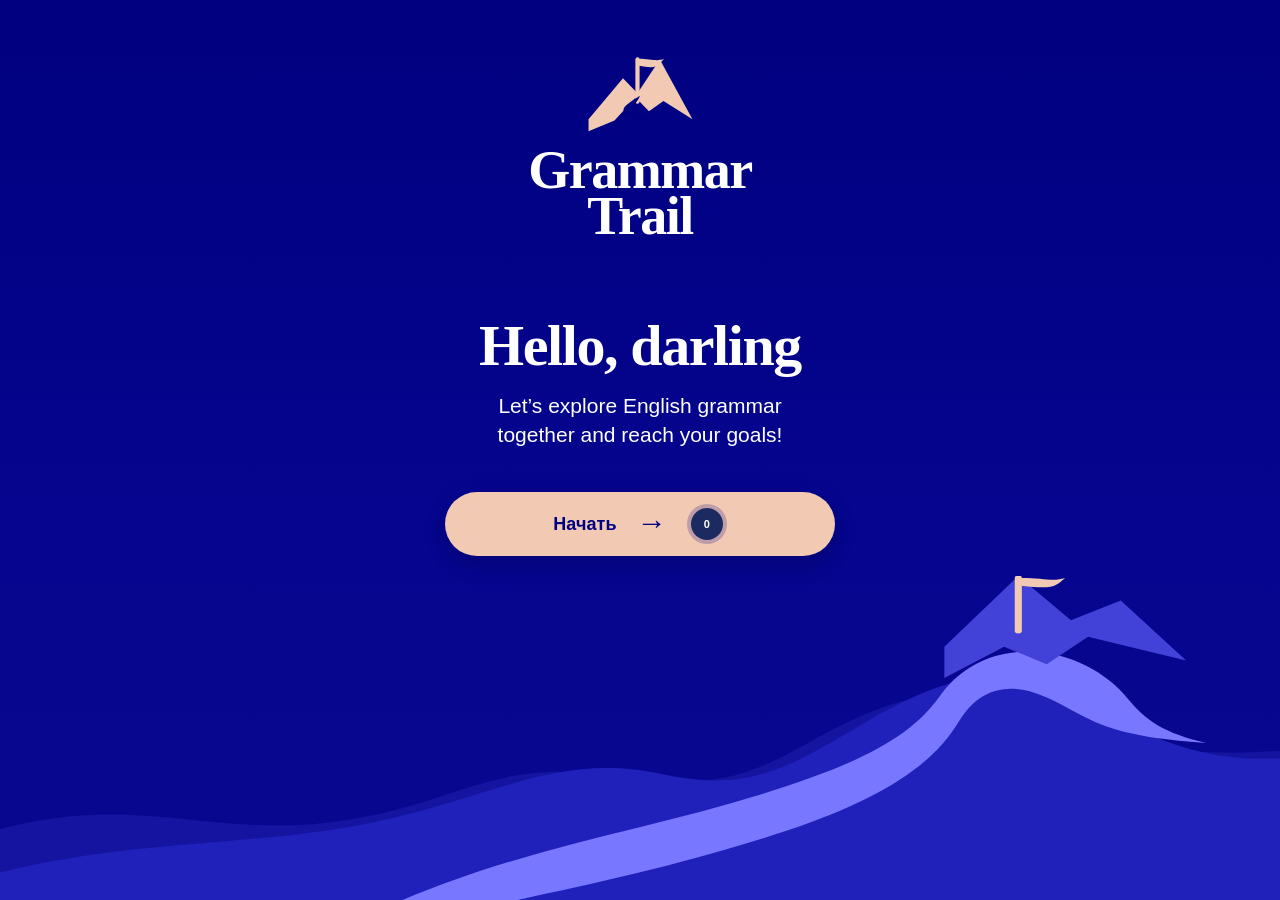
==== commit 2ddc4082: "Add RU EN interface and study navigation; repair remaining corrupted modal rule" ====
--- a/index.html
+++ b/index.html
@@ -455,6 +455,21 @@
 #heroNum span{color:var(--white);}
 #trailSvg .trail-node circle.bg{stroke:var(--accent) !important;}
 #trailSvg .trail-node text{fill:var(--white) !important;}
+
+/* RU/EN interface and functional app views */
+.gt-toolbar{display:flex;align-items:center;justify-content:flex-end;gap:8px;flex-wrap:wrap;margin:0 0 14px}
+.gt-toolbar button,.gt-toolbar select{font:600 13px Arial,sans-serif;border:1px solid rgba(242,201,179,.65);border-radius:999px;padding:9px 13px;background:#000080;color:#fff}
+.gt-toolbar button[aria-pressed="true"]{background:#8080ff;color:#fff}
+.gt-view{display:none;margin:12px 0 22px;padding:18px;border:1px solid rgba(128,128,255,.35);border-radius:18px;background:#000080;color:#fff}
+.gt-view.active{display:block}
+.gt-view h2,.gt-view h3{color:#fff;margin-top:0}
+.gt-view button{border:1px solid #f2c9b3;border-radius:12px;padding:10px 14px;background:#8080ff;color:#fff;cursor:pointer;margin:4px}
+.gt-metric-grid{display:grid;grid-template-columns:repeat(auto-fit,minmax(135px,1fr));gap:10px}
+.gt-metric{border:1px solid rgba(242,201,179,.4);border-radius:12px;padding:14px}
+.gt-metric strong{display:block;font-size:24px;margin-bottom:5px}
+.gt-view p,.gt-view li{line-height:1.55}
+@media(max-width:600px){.gt-toolbar{justify-content:stretch}.gt-toolbar button{flex:1}.gt-view{padding:14px}}
+
 </style>
 
 <style id="welcome-screen-v2">
@@ -598,6 +613,18 @@
     </div>
   </div>
 
+  <div class="gt-toolbar" aria-label="Interface and sections">
+    <button type="button" class="gt-nav" data-view="learn" aria-pressed="true" data-i18n="navLearn">Учёба</button>
+    <button type="button" class="gt-nav" data-view="progress" aria-pressed="false" data-i18n="navProgress">Прогресс</button>
+    <button type="button" class="gt-nav" data-view="map" aria-pressed="false" data-i18n="navMap">Карта знаний</button>
+    <button type="button" class="gt-nav" data-view="settings" aria-pressed="false" data-i18n="navSettings">Настройки</button>
+    <button type="button" id="uiLangToggle" aria-label="Switch interface language">EN</button>
+  </div>
+  <section id="gtProgressView" class="gt-view" aria-live="polite"></section>
+  <section id="gtMapView" class="gt-view"></section>
+  <section id="gtSettingsView" class="gt-view"></section>
+
+  <div id="gtLearnView" class="gt-learn-view active">
   <div class="trail-card">
     <div class="trail-levels"><span><b>A1</b></span><span><b>B1</b></span><span><b>B2</b></span><span><b>C1</b></span><span><b>C2</b></span></div>
     <svg id="trailSvg" viewBox="0 0 1000 170" preserveAspectRatio="xMidYMid meet"></svg>
@@ -616,6 +643,7 @@
   <div class="footer">
     <span>Данные — конспект Essential / English / Advanced Grammar in Use.</span>
     <button id="resetBtn">Сбросить прогресс</button>
+  </div>
   </div>
 
 </div>
@@ -645,7 +673,7 @@
   }
 };
 
-const DATA = {"books":{"red":{"name":"Essential Grammar in Use","subtitle":"Уровни A1–B1","color":"#dc4545","nickname":"красная книга"},"blue":{"name":"English Grammar in Use","subtitle":"Уровни B1–B2","color":"#3f7fd6","nickname":"синяя книга"},"green":{"name":"Advanced Grammar in Use","subtitle":"Уровни C1–C2","color":"#3f9e5c","nickname":"зелёная книга"}},"units":[{"book":"red","block":"Present — настоящее время","unit":1,"topic":"am/is/are (настоящее время глагола to be)","rule":"I → am he/she/it → is you/we/they → are","examples":["I am a teacher. — Я учитель.","She is very kind. — Она очень добрая.","They are at home. — Они дома.","It is cold today. — Сегодня холодно.","We are happy. — Мы счастливы.","You are right. — Ты прав.","He is from Spain. — Он из Испании.","The book is on the table. — Книга на столе.","I am 25 years old. — Мне 25 лет.","My parents are doctors. — Мои родители — врачи."]},{"book":"red","block":"Present — настоящее время","unit":2,"topic":"am/is/are (вопросы)","rule":"В вопросе меняем порядок: Are you...? Is she...?","examples":["Are you tired? — Ты устал?","Is she your sister? — Она твоя сестра?","Are they at work? — Они на работе?","Is it raining? — Идёт дождь?","Are we late? — Мы опоздали?","Is he a student? — Он студент?","Are your parents at home? — Твои родители дома?","Is this seat free? — Это место свободно?","Are you ready to go? — Ты готов идти?","Is there a bank near here? — Здесь рядом есть банк?"]},{"book":"red","block":"Present — настоящее время","unit":3,"topic":"I am doing (Present Continuous)","rule":"Действие прямо сейчас, в момент речи. am/is/are + V-ing","examples":["I am reading a book right now. — Я читаю книгу прямо сейчас.","She is watching TV. — Она смотрит телевизор.","They are playing football in the park. — Они играют в футбол в парке.","Listen! The baby is crying. — Слушай! Ребёнок плачет.","I am not sleeping — I am working. — Я не сплю — я работаю.","He is wearing a blue shirt today. — Сегодня на нём синяя рубашка.","We are having dinner at the moment. — Мы сейчас ужинаем.","The phone is ringing — answer it! — Телефон звонит — возьми!","She is studying for her exam this week. — Она готовится к экзамену на этой неделе.","Why are you laughing? — Почему ты смеёшься?"]},{"book":"red","block":"Present — настоящее время","unit":4,"topic":"are you doing? (вопросы в Present Continuous)","rule":"Am/Is/Are + подлежащее + V-ing?","examples":["What are you doing? — Что ты делаешь?","Is she working now? — Она сейчас работает?","Are they coming to the party? — Они идут на вечеринку?","Why are you wearing a coat? Itʼs warm. — Почему ты в пальто? Тепло же.","Is it raining outside? — На улице идёт дождь?","Are you listening to me? — Ты меня слушаешь?","What is he cooking? — Что он готовит?","Are your friends waiting for you? — Твои друзья ждут тебя?","Is she sleeping? — Она спит?","Why are they arguing again? — Почему они снова спорят?"]},{"book":"red","block":"Present — настоящее время","unit":5,"topic":"I do / I am doing (разница)","rule":"I do 2Present Simple) → обычно, всегда, регулярно. I am doing 2Present Continuous) → прямо сейчас, временно.","examples":["I read every evening. (обычно) vs. I am reading now. (сейчас)","She works in a bank. (работает вообще) vs. She is working at home today. (сегодня временно)","They go to the gym on Mondays. (по понедельникам) vs. They are going to the gym now. (сейчас идут)","He drinks coffee in the morning. (обычно) vs. He is drinking tea today. (сегодня пьёт чай)","I don't eat meat. (вообще не ем) vs. I am not eating anything right now. (сейчас ничего не ем)","Do you speak English? (умеешь?) vs. Are you speaking English now? (сейчас говоришь?W","We live in London. (постоянно) vs. We are living with my parents this month. (временно)","The sun rises in the east. (факт) vs. Look, the sun is rising! (процесс)","I think you're right. (мнение, не в Continuous) — НЕЛЬЗЯ I am thinking в этом значении.","She has a car. (имеет) vs. She is having lunch. (принимает пищу — допустимо)"]},{"book":"red","block":"Present — настоящее время","unit":6,"topic":"I don't ... (отрицание в Present Simple)","rule":"I/you/we/they → don't + глагол he/she/it → doesn't + глагол (окончание -s убираем)","examples":["I don't like coffee. — Я не люблю кофе.","She doesn't speak French. — Она не говорит по-французски.","They don't live in Moscow. — Они не живут в Москве.","He doesn't drive to work. — Он не ездит на работу за рулём.","We don't have any money. — У нас нет денег.","It doesn't rain much in summer. — Летом много не идёт дождь.","You don't look well. — Ты неважно выглядишь.","My brother doesn't eat fish. — Мой брат не ест рыбу.","They don't go to the cinema often. — Они не ходят в кино часто.","This machine doesn't work. — Этот аппарат не работает."]},{"book":"red","block":"Present — настоящее время","unit":7,"topic":"Do you...? (вопросы в Present Simple)","rule":"Do/Does + подлежащее + глагол (без -s)","examples":["Do you like pizza? — Ты любишь пиццу?","Does she speak Italian? — Она говорит по-итальянски?","Do they live near here? — Они живут поблизости?","What do you do? — Кем ты работаешь? (или Что ты делаешь?W","Where does he work? — Где он работает?","Do you have a car? — У тебя есть машина?","How often do you go to the gym? — Как часто ты ходишь в спортзал?","Does your mother cook well? — Твоя мама хорошо готовит?","Do we need tickets? — Нам нужны билеты?","Why do they always arrive late? — Почему они всегда опаздывают?"]},{"book":"red","block":"Present — настоящее время","unit":8,"topic":"I am doing vs. I do (повтор + углубление)","rule":"Дополнительные случаи: I am doing → вокруг сейчас (но не обязательно в эту секунду), временные ситуации. I do → факты, привычки, расписания.","examples":["I read a lot of books. (вообще) vs. I am reading a great book this week. (в эти дни)","She travels a lot for work. (обычно) vs. She is travelling in Japan now. (сейчас там)","We have breakfast at 8. (расписание) vs. We are having breakfast late today. (сегодня поздно)","He usually wears glasses. (обычно) vs. He is wearing contact lenses today. (сегодня линзы)","I don't smoke. (вообще) vs. I am not smoking because I'm pregnant. (временный период)","The train leaves at 6 pm. (расписание) vs. I am leaving now — bye! (прямо сейчас)","Do you believe in ghosts? (состояние — не Continuous) — НЕЛЬЗЯ are you believing","I feel / I am feeling well. (оба варианта для чувств)","She is a teacher. (факт) vs. She is being silly today. (ведёт себя — редко, но можно)","I think it's a good idea. (мнение) vs. I am thinking about my holiday. (размышление)"]},{"book":"red","block":"Present — настоящее время","unit":9,"topic":"I have / I've got","rule":"have (особенно в амер. англ.) have got (брит., разговорный) — только в настоящем времени. Оба означают «иметь». В вопросах и отрицаниях с have got: Have you got...? / I haven't got...","examples":["I have a car. = I 've got a car. — У меня есть машина.","She has blue eyes. = She 's got blue eyes. — У неё голубые глаза.","They don't have any children. = They haven't got any children. — У них нет детей.","Have you got a pen? = Do you have a pen? — У тебя есть ручка?","He hasn't got a job. = He doesn't have a job. — У него нет работы.","We have a big house. = We 've got a big house.","Has she got a sister? = Does she have a sister?","I have a headache. = I 've got a headache. — У меня болит голова.","My parents have a new car. = My parents 've got a new car.","Have you got any questions? = Do you have any questions?"]},{"book":"red","block":"Past — прошедшее время","unit":10,"topic":"was / were (прошедшее время глагола to be)","rule":"I / he / she / it → was you / we / they → were","examples":["I was at home yesterday. — Я был дома вчера.","She was very happy last week. — Она была очень счастлива на прошлой неделе.","They were in Paris in 2020. — Они были в Париже в 2020 году.","It was cold last night. — Прошлой ночью было холодно.","We were tired after the trip. — Мы были уставшими после поездки.","He was a famous actor. — Он был известным актёром.","You were right about her. — Ты был прав насчёт неё.","The children were at school. — Дети были в школе.","I wasn't (was not) at work on Monday. — Меня не было на работе в понедельник.","They weren't (were not) ready for the test. — Они не были готовы к тесту."]},{"book":"red","block":"Past — прошедшее время","unit":11,"topic":"was / were (вопросы)","rule":"Was/Were + подлежащее? (инверсия)","examples":["Were you at home last night? — Ты был дома прошлой ночью?","Was she angry with you? — Она была зла на тебя?","Were they at the party? — Они были на вечеринке?","Was it sunny yesterday? — Вчера было солнечно?","Were we late for the meeting? — Мы опоздали на встречу?","Was he a good student? — Он был хорошим учеником?","Where were you born? — Где ты родился?","Why was she upset? — Почему она была расстроена?","Were your parents at home? — Твои родители были дома?","Was the food good? — Еда была вкусной?"]},{"book":"red","block":"Past — прошедшее время","unit":12,"topic":"I did (Past Simple, правильные и неправильные глаголы)","rule":"Правильные: V + -ed (worked, played) Неправильные: 2Rя форма (go → went, see → saw)","examples":["I worked hard yesterday. — Я много работал вчера.","She went to Italy last summer. — Она ездила в Италию прошлым летом.","They played tennis on Sunday. — Они играли в теннис в воскресенье.","He saw a good film last night. — Он посмотрел хороший фильм вчера вечером.","We visited our grandparents. — Мы навестили наших бабушку и дедушку.","I bought a new phone. — Я купил новый телефон.","She wrote a long email. — Она написала длинное письмо.","They arrived at 10 o'clock. — Они прибыли в 10 часов.","He took a taxi to the station. — Он взял такси до вокзала.","We had a great time at the party. — Мы отлично провели время на вечеринке."]},{"book":"red","block":"Past — прошедшее время","unit":13,"topic":"I didn't / Did you...? (отрицание и вопросы в Past Simple)","rule":"Отрицание: didn't + V1 (без -ed, без 2{й формы) Вопрос: Did + подлежащее + V1?","examples":["I didn't go to work yesterday. — Я не ходил на работу вчера.","She didn't like the film. — Ей не понравился фильм.","They didn't come to the party. — Они не пришли на вечеринку.","He didn't eat anything for breakfast. — Он ничего не ел на завтрак.","We didn't have enough time. — У нас не было достаточно времени.","Did you see Ann yesterday? — Ты видел Энн вчера?","Did she call you? — Она тебе звонила?","What did you do last weekend? — Что ты делал на прошлых выходных?","Why did they leave early? — Почему они ушли рано?","Did you enjoy the concert? — Тебе понравился концерт?"]},{"book":"red","block":"Past — прошедшее время","unit":14,"topic":"I was doing (Past Continuous)","rule":"Действие в процессе в определённый момент в прошлом. was/were + V-ing","examples":["I was reading when you called. — Я читал, когда ты позвонил.","She was cooking dinner at 6 pm. — Она готовила ужин в 6 вечера.","They were playing football when it started to rain. — Они играли в футбол, когда начался дождь.","He was watching TV all evening. — Он смотрел телевизор весь вечер.","We were driving to London when the accident happened. — Мы ехали в Лондон, когда случилась авария.","I wasn't sleeping — I was working! — Я не спал — я работал!","The children were making a lot of noise. — Дети сильно шумели.","What were you doing at 10 am yesterday? — Что ты делал вчера в 10 утра?","She was wearing a beautiful dress at the party. — На ней было красивое платье на вечеринке.","The sun was shining and the birds were singing. — Солнце светило, и птицы пели."]},{"book":"red","block":"Past — прошедшее время","unit":15,"topic":"I did vs. I was doing (разница)","rule":"I did → действие завершилось (факт). I was doing → действие длилось (процесс, фон).","examples":["I read the book. (прочитал всю) vs. I was reading the book. (читал, но не факт, что закончил)","She cooked dinner. (приготовила) vs. She was cooking dinner. (была в процессе)","They watched TV. (посмотрели) vs. They were watching TV when I came. (смотрели, когда я пришёл)","He wrote a letter. (написал) vs. He was writing a letter. (писал какое-то время)","I walked to work. (дошёл) vs. I was walking to work when I met her. (шёл, когда встретил)","She studied all night. (изучила) vs. She was studying when I called. (занималась, когда позвонил)","We had breakfast. (позавтракали) vs. We were having breakfast when the phone rang. (завтракали, когда зазвонил телефон)","He lived in Paris for 5 years. (прожил — факт) vs. He was living in Paris in 2010. (в тот период жил)","I didn't see her. (не видел вообще) vs. I wasn't looking when she left. (не смотрел в тот момент)","She fell asleep while she was reading. — Она уснула, пока читала."]},{"book":"red","block":"Past — прошедшее время","unit":16,"topic":"I have done (Present Perfect)","rule":"Действие связано с настоящим: результат сейчас жизненный опыт только что случилось have/has + V3","examples":["I have lost my keys. (и сейчас их нет) — Я потерял ключи.","She has visited London many times. (опыт) — Она много раз была в Лондоне.","They have bought a new car. (результат — у них новая машина) — Они купили новую машину.","He has finished his work. (уже готово) — Он закончил свою работу.","We have seen that film before. (уже видели) — Мы уже видели этот фильм.","I have never eaten sushi. (опыт) — Я никогда не ел суши.","She has just left. (только что) — Она только что ушла.","Have you ever been to Australia? — Ты когда-нибудь был в Австралии?","They haven't done their homework yet. — Они ещё не сделали домашку.","He has already called his mother. — Он уже позвонил маме."]},{"book":"red","block":"Past — прошедшее время","unit":17,"topic":"I have done vs. I did (Present Perfect vs. Past Simple)","rule":"Present Perfect → время не важно, важен результат / опыт (сейчас). Past Simple → время важно (вчера, в 2020, когда-то в прошлом).","examples":["I have lost my phone. (не знаю где) vs. I lost it yesterday. (точно вчера)","She has visited Paris. (опыт) vs. She visited Paris in 2019. (конкретный год)","They have bought a house. (теперь у них есть) vs. They bought a house last month.","He has written 3 books. (на сегодняшний день) vs. He wrote his first book in 2005.","I have never seen such a beautiful sunset. (за всю жизнь) vs. I saw a beautiful sunset yesterday.","We have eaten at that restaurant. (опыт) vs. We ate there last Friday.","She has done all her homework. (сейчас свободна) vs. She did her homework after school.","Have you finished? (сейчас?) vs. Did you finish on time? (тогда, вовремя?W","I haven't met his wife. (вообще) vs. I didn't meet her at the party. (там не встретил)","He has been a teacher for 10 years. (до сих пор) vs. He was a teacher for 10 years. (уже не работает)"]},{"book":"red","block":"Past — прошедшее время","unit":18,"topic":"since / for (с Present Perfect)","rule":"for + период (for 3 years, for a long time) since + точка во времени (since 2020, since Monday)","examples":["I have lived here for 5 years. — Я живу здесь 5 лет.","I have lived here since 2019. — Я живу здесь с 2019 года.","She has worked at this company for a long time. — Она работает в этой компании долго.","She has worked here since she graduated. — Она работает здесь с тех пор, как закончила учёбу.","They have been married for 10 years. — Они женаты 10 лет.","They have been married since 2014. — Они женаты с 2014 года.","I haven't seen him for months. — Я не видел его месяцами.","I haven't seen him since Tuesday. — Я не видел его со вторника.","We have waited for an hour. — Мы ждали час.","We have waited since 3 o'clock. — Мы ждём с 3 часов."]},{"book":"red","block":"Past — прошедшее время","unit":19,"topic":"I have been doing (Present Perfect Continuous)","rule":"Действие началось в прошлом, длилось и всё ещё длится (или только что закончилось, но результат виден). have/has been + V-ing","examples":["I have been reading this book for 2 hours. — Я читаю эту книгу уже 2 часа (и всё ещё читаю).","She has been working here since 2020. — Она работает здесь с 2020 года.","They have been playing tennis all morning. — Они играют в теннис всё утро.","He has been studying English for 3 years. — Он учит английский уже 3 года.","We have been waiting for the bus for 30 minutes. — Мы ждём автобус уже 30 минут.","I'm tired because I have been running. — Я устал, потому что бегал (только что закончил, результат — устал).","She's out of breath. She has been running. — Она запыхалась. Она бежала.","How long have you been learning Spanish? — Как долго ты учишь испанский?","They haven't been studying much lately. — В последнее время они мало занимаются.","I have been thinking about you all day. — Я думал о тебе весь день."]},{"book":"red","block":"Future — будущее время","unit":20,"topic":"I'm going to (планы и намерения)","rule":"Используем, когда уже решили что-то сделать (план) или есть явные признаки того, что что-то случится. am/is/are + going to + V1","examples":["I am going to buy a new car next month. — Я собираюсь купить новую машину в следующем месяце.","She is going to study medicine at university. — Она собирается изучать медицину в университете.","They are going to get married in June. — Они собираются пожениться в июне.","We are going to visit our grandparents this weekend. — Мы собираемся навестить бабушку с дедушкой на этих выходных.","He is going to quit his job. — Он собирается уволиться с работы.","Look at those clouds! It is going to rain. — Посмотри на эти тучи! Собирается дождь.","The car is going too fast! It is going to crash! — Машина едет слишком быстро! Она сейчас врежется!","I am not going to eat anything — I'm full. — Я не буду ничего есть — я сыт.","What are you going to do after work? — Что ты собираешься делать после работы?","Are they going to stay at a hotel? — Они собираются остановиться в отеле?"]},{"book":"red","block":"Future — будущее время","unit":21,"topic":"will / shall (предсказания, обещания, спонтанные решения)","rule":"will → предсказания (без доказательств), спонтанные решения, обещания, предложения. shall → только с I / we в вопросах-предложениях (Shall I...? Shall we...?)","examples":["I think it will rain tomorrow. — Я думаю, завтра будет дождь.","She will probably come to the party. — Она, вероятно, придёт на вечеринку.","I will help you with your homework. — Я помогу тебе с домашкой. (обещание)","The phone is ringing — I will answer it. — Телефон звонит — я отвечу. (спонтанное решение)","Don't worry, I will pay you back. — Не волнуйся, я верну тебе деньги.","Shall I open the window? — Мне открыть окно? (предложение)","Shall we go to the cinema tonight? — Может, сходим в кино сегодня вечером?","I promise I will call you tomorrow. — Обещаю, я позвоню тебе завтра.","They won't (will not) be late. — Они не опоздают.","Where will you be in 10 years? — Где ты будешь через 10 лет?"]},{"book":"red","block":"Future — будущее время","unit":22,"topic":"I'll (сокращённая форма will)","rule":"I'll = I will, you'll = you will, she'll = she will и т.д. Используется в разговорной речи. Отрицание: won't = will not.","examples":["I'll see you tomorrow. — Увидимся завтра.","She'll be here soon. — Она скоро будет здесь.","They'll love this gift. — Им понравится этот подарок.","We'll have dinner at 8. — Мы будем ужинать в 8.","He'll call you back. — Он перезвонит тебе.","I won't forget your birthday. — Я не забуду твой день рождения.","You'll enjoy the film, I'm sure. — Уверен, тебе понравится фильм.","It'll be cold tonight. — Сегодня ночью будет холодно.","Don't worry, I'll help you. — Не волнуйся, я помогу тебе.","I'll probably be late. — Я, вероятно, опоздаю."]},{"book":"red","block":"Future — будущее время","unit":23,"topic":"will vs. going to (разница)","rule":"going to → план уже есть ДО разговора, или очевидный признак. will → решение принимаем В МОМЕНТ речи, или предсказание без фактов.","examples":["I am going to study Spanish next year. (план) vs. I will study if I have time. (решение сейчас)","Look at those clouds — it is going to rain. (признак) vs. I think it will rain tomorrow. (просто мнение)","I am going to buy a new phone. (уже решил) vs. I will buy this one! (прямо сейчас решил в магазине)","She is going to have a baby. (уже беременна) vs. She will have a baby next year. (предсказание)","We are going to move to London. (план) vs. I will move if I find a job. (решение в будущем)","The train is going to arrive in 5 minutes. (по расписанию — факт) vs. The train will arrive on time. (уверенность)","I am going to cook pasta tonight. (уже купила продукты) vs. I will cook pasta if you want. (предложение сейчас)","He is going to be a doctor. (выбрал профессию) vs. He will be a good doctor. (предсказание)","Are you going to answer that email? (план) vs. I will answer it now. (решил только что)","It is going to fall! (вижу, что падает) vs. It will fall eventually. (просто думаю)"]},{"book":"red","block":"Future — будущее время","unit":24,"topic":"I will be doing (Future Continuous)","rule":"Действие будет в процессе в определённый момент в будущем. will be + V-ing","examples":["This time tomorrow, I will be flying to New York. — Завтра в это время я буду лететь в Нью-Йорк.","Don't call me at 8 pm — I will be watching my favourite show. — Не звони мне в 8 вечера — я буду смотреть свой любимый сериал.","She will be working all day Saturday. — Она будет работать всю субботу.","They will be sleeping when we arrive. — Они будут спать, когда мы приедем.","I won't be using the car tomorrow, so you can take it. — Я не буду пользоваться машиной завтра, так что ты можешь её взять.","What will you be doing at 10 am tomorrow? — Что ты будешь делать завтра в 10 утра?","He will be giving a presentation at 3 pm. — Он будет делать презентацию в 3 часа дня.","Don't worry, we will be waiting for you at the station. — Не волнуйся, мы будем ждать тебя на вокзале.","This time next week, we will be lying on the beach. — В это время на следующей неделе мы будем лежать на пляже.","She will be studying for her exams all evening. — Она будет готовиться к экзаменам весь вечер."]},{"book":"red","block":"Future — будущее время","unit":25,"topic":"I'm going to / will (сравнение + практика)","rule":"Закрепление разницы между going to (план/признак) и will (спонтанное/ предсказание).","examples":["Ситуация: Ты решил заранее, что купишь подарок. → I am going to buy a present for her.","Ситуация: Ты видишь, что кто-то падает. → He is going to fall!","Ситуация: Только что решил заказать пиццу. → I will order a pizza.","Ситуация: У тебя есть билеты в театр на субботу. → We are going to see a play on Saturday.","Ситуация: Прогноз погоды говорит о дожде. → It is going to rain tomorrow.","Ситуация: Ты обещаешь помочь другу. → I will help you with that.","Ситуация: Ты уже записался на курсы английского. → I am going to take an English course.","Ситуация: Вдруг зазвонил телефон, ты говоришь: «Я возьму». → I will answer it.","Ситуация: Ты думаешь, она получит работу. → She will get the job.","Ситуация: Она беременна, она сказала, что будет девочка. → She is going to have a girl."]},{"book":"red","block":"Модальные глаголы","unit":26,"topic":"can / could (способность, возможность, разрешение)","rule":"can → умею, могу (настоящее), разрешение (неформальное). could → умел в прошлом, вежливая просьба, возможность (менее уверенная).","examples":["I can swim very well. — Я умею хорошо плавать.","She can speak three languages. — Она говорит на трёх языках.","Can you help me, please? — Ты можешь мне помочь? (просьба)","You can use my phone. — Ты можешь воспользоваться моим телефоном. (разрешение)","I could run fast when I was young. — Я умел быстро бегать, когда был молодым.","Could you open the window, please? — Не могли бы вы открыть окно? (вежливая просьба)","It could rain later. — Может, позже пойдёт дождь. (возможность, но не уверен)","I can't (cannot) drive a car. — Я не умею водить машину.","She couldn't come to the party because she was ill. — Она не смогла прийти на вечеринку, потому что болела.","Can I sit here? — Можно мне сесть здесь? (разрешение)"]},{"book":"red","block":"Модальные глаголы","unit":27,"topic":"may / might (вероятность, разрешение)","rule":"may → разрешение (формальное), вероятность 250%W. might → вероятность (менее уверенно, чем may).","examples":["You may leave now. — Вы можете уйти сейчас. (разрешение)","May I come in? — Можно мне войти? (формальное разрешение)","It may rain tomorrow. — Завтра, возможно, будет дождь. (вероятность)","She might be at home, but I'm not sure. — Она, может, дома, но я не уверен.","They may arrive late. — Они могут опоздать.","I might go to the party, but I haven't decided yet. — Я, может, пойду на вечеринку, но ещё не решил.","He may not know the answer. — Он, возможно, не знает ответа.","She might not like it. — Ей это может не понравиться.","Take an umbrella — it might rain. — Возьми зонт — может пойти дождь.","There may be a traffic jam. — Возможно, будет пробка."]},{"book":"red","block":"Модальные глаголы","unit":28,"topic":"must / mustn't (обязанность и запрет)","rule":"must → обязанность (я сам считаю), строгий совет. mustn't → запрет (нельзя).","examples":["I must go now. It's late. — Я должен идти. Уже поздно.","You must see that film — it's amazing! — Ты обязан посмотреть этот фильм — он потрясающий!","She must study harder if she wants to pass. — Она должна учиться усерднее, если хочет сдать.","We must be quiet in the library. — Мы должны вести себя тихо в библиотеке.","You mustn't smoke here. — Здесь нельзя курить.","You mustn't tell anyone my secret. — Ты никому не должен рассказывать мой секрет.","Children mustn't play with matches. — Детям нельзя играть со спичками.","He must wear a uniform at work. — Он должен носить форму на работе.","I must remember to call her. — Я должен не забыть позвонить ей.","You mustn't park your car here. — Здесь нельзя парковать машину."]},{"book":"red","block":"Модальные глаголы","unit":29,"topic":"have to / don't have to (вынужденность и отсутствие необходимости)","rule":"have to → вынужден (правила, обстоятельства). don't have to → нет необходимости (не обязательно).","examples":["I have to work on Saturdays. — Я вынужден работать по субботам. (правило)","She has to wear glasses. — Она вынуждена носить очки.","You don't have to pay for this — it's free. — Тебе не нужно платить за это — это бесплатно.","They have to arrive at 9 am. — Они должны прибыть в 9 утра. (по правилам)","I don't have to get up early today. — Мне не нужно вставать рано сегодня.","He has to take this medicine every day. — Он должен принимать это лекарство каждый день.","We don't have to bring our own food — there's a canteen. — Нам не нужно приносить свою еду — есть столовая.","Do you have to wear a uniform? — Ты должен носить форму?","She doesn't have to work on Sundays. — Ей не нужно работать по воскресеньям.","They have to leave now. — Им нужно уходить сейчас. (обстоятельства)"]},{"book":"red","block":"Модальные глаголы","unit":30,"topic":"should (совет, рекомендация)","rule":"should / shouldn't → совет, рекомендация (не строгая обязанность).","examples":["You should eat more vegetables. — Тебе следует есть больше овощей.","She should see a doctor. — Ей следует сходить к врачу.","You shouldn't smoke — it's bad for you. — Тебе не следует курить — это вредно.","We should leave now if we want to catch the train. — Нам следует уйти сейчас, если мы хотим успеть на поезд.","He should apologize to her. — Ему следует извиниться перед ней.","Children shouldn't watch too much TV. — Детям не следует много смотреть телевизор.","I should study more if I want to pass. — Мне следует больше заниматься, если я хочу сдать.","You should try this cake — it's delicious! — Тебе стоит попробовать этот торт — он вкусный!","She shouldn't work so hard. — Ей не следует так много работать.","What should I do? — Что мне следует делать?"]},{"book":"red","block":"Модальные глаголы","unit":31,"topic":"must vs. have to (разница)","rule":"must → субъективная обязанность (я так считаю). have to → объективная вынужденность (правила, обстоятельства).","examples":["I must call my mother. (я сам хочу, чувствую обязанность) vs. I have to call my boss. (меня заставляют)","You must try this restaurant. (мой совет) vs. You have to try this restaurant if you want a discount. (условие)","She must be on time. (я настаиваю) vs. She has to be on time because the boss is strict. (правило)","We must finish this today. (я так решил) vs. We have to finish this today because it's the deadline. (дедлайн)","I must go to the dentist. (я беспокоюсь) vs. I have to go to the dentist because my tooth hurts. (причина)","He mustn't smoke in the house. (мой запрет) vs. He doesn't have to smoke — he can quit. (нет необходимости)","You must wear a seatbelt. (я советую) vs. You have to wear a seatbelt by law. (закон)","They must be tired after the trip. (моя догадка) — must может означать уверенность","I have to get a new passport. (обстоятельства) — НЕЛЬЗЯ must в этом случае, если это не моё личное требование","Must you go so soon? (вопрос: ты настаиваешь?) vs. Do you have to go so soon? (обстоятельства)"]},{"book":"red","block":"Модальные глаголы","unit":32,"topic":"would (вежливые просьбы, привычки в прошлом)","rule":"would → вежливые просьбы (Would you...?), привычные действия в прошлом (как used to).","examples":["Would you pass me the salt, please? — Не могли бы вы передать мне соль?","Would you like a cup of tea? — Не хотите ли чашечку чая?","I would love to travel around the world. — Я бы хотел путешествовать по миру.","When I was a child, I would spend hours playing outside. — Когда я был ребёнком, я проводил часы, играя на улице. (привычка в прошлом)","She would always call me on Sundays. — Она всегда звонила мне по воскресеньям. (привычка)","Would you mind closing the door? — Не могли бы вы закрыть дверь?","I would rather stay at home tonight. — Я бы предпочёл остаться дома сегодня.","He wouldn't tell me the secret. — Он не хотел рассказывать мне секрет. (в прошлом)","Every morning, we would have breakfast together. — Каждое утро мы завтракали вместе.","Would you like to join us? — Не хотите присоединиться к нам?"]},{"book":"red","block":"Модальные глаголы","unit":33,"topic":"can / could / would (просьбы)","rule":"Уровни вежливости: Can you...? → обычная просьба Could you...? → более вежливо Would you...? → ещё вежливее / формальное предложение","examples":["Can you close the window? — Закрой окно, пожалуйста.","Could you close the window? — Не могли бы вы закрыть окно? (вежливее)","Would you close the window, please? — Вы не закрыли бы окно? (ещё вежливее)","Can I borrow your pen? — Можно мне взять твою ручку?","Could I borrow your pen? — Можно мне взять вашу ручку? (вежливо)","Would you like some coffee? — Не хотите кофе?","Could you help me with this bag? — Не могли бы вы помочь мне с этой сумкой?","Would you mind opening the door? — Вы не возражаете открыть дверь? (очень вежливо)","Can you speak louder? — Вы можете говорить громче?","Could you tell me the time, please? — Не подскажете, сколько времени?"]},{"book":"red","block":"Модальные глаголы","unit":34,"topic":"may / might (возможность)","rule":"Оба выражают возможность / вероятность. may → чуть более уверен 250%W. might → менее уверен 230}40%W.","examples":["I may go to the party. — Я, возможно, пойду на вечеринку.","She might be at work now. — Она, возможно, на работе сейчас.","They may arrive tomorrow. — Они могут приехать завтра.","He might not like this gift. — Ему, возможно, не понравится этот подарок.","It may snow tonight. — Сегодня ночью, возможно, будет снег.","We might go to the beach if the weather is nice. — Мы можем поехать на пляж, если погода будет хорошей.","She may have missed the bus. — Она, возможно, пропустила автобус. (в прошлом)","He might have forgotten your birthday. — Он, возможно, забыл твой день рождения. (в прошлом)","There may be some problems. — Могут быть некоторые проблемы.","I might be late for dinner. — Я могу опоздать на ужин."]},{"book":"red","block":"Модальные глаголы","unit":35,"topic":"must / may / might (догадки, предположения)","rule":"must → уверен на 95% (должно быть). may / might → 30}50% (возможно). can't → уверен, что НЕТ (не может быть, чтобы).","examples":["He must be tired — he worked all day. — Он, должно быть, устал — он работал весь день.","She must be at home — I can see the light. — Она, должно быть, дома — я вижу свет.","They can't be at work now — it's midnight. — Не может быть, чтобы они были на работе сейчас — полночь.","She may be in the garden. — Она, возможно, в саду.","He might be sleeping. — Он, возможно, спит.","You must be joking! — Ты, должно быть, шутишь!","She can't have a car — she's only 16. — Не может быть, чтобы у неё была машина — ей всего 16.","He may be a doctor — I'm not sure. — Он, возможно, врач — я не уверен.","They might have missed the train. — Они, возможно, пропустили поезд.","It must be difficult to learn Chinese. — Должно быть, сложно учить китайский."]},{"book":"red","block":"Модальные глаголы","unit":36,"topic":"needn't / don't need to (отсутствие необходимости)","rule":"needn't + V1 (брит., формально) don't/doesn't need to + V1 Оба означают «не нужно, нет необходимости».","examples":["You needn't wait for me. — Тебе не нужно ждать меня.","She doesn't need to come if she's busy. — Ей не нужно приходить, если она занята.","We needn't buy any bread — I've already got some. — Нам не нужно покупать хлеб — у меня уже есть.","He doesn't need to take an umbrella — it's not raining. — Ему не нужно брать зонт — не идёт дождь.","I needn't clean the car — it's already clean. — Мне не нужно мыть машину — она уже чистая.","They don't need to worry about money. — Им не нужно беспокоиться о деньгах.","You needn't have cooked so much food. — Тебе не нужно было готовить столько еды. (а ты приготовил)","She doesn't need to work on Sundays. — Ей не нужно работать по воскресеньям.","We needn't rush — we have plenty of time. — Нам не нужно торопиться — у нас много времени.","I don't need to go to the supermarket — we have everything. — Мне не нужно идти в супермаркет — у нас всё есть."]},{"book":"red","block":"Модальные глаголы","unit":37,"topic":"should / ought to (совет)","rule":"should → совет, рекомендация (самый частый). ought to → то же самое, но чуть более книжный/формальный.","examples":["You should eat more fruit. = You ought to eat more fruit. — Тебе следует есть больше фруктов.","She should apologise. = She ought to apologise. — Ей следует извиниться.","We should leave now. = We ought to leave now. — Нам следует уходить сейчас.","You shouldn't smoke. = You ought not to smoke. — Тебе не следует курить.","He should ask for help. = He ought to ask for help. — Ему следует попросить о помощи.","I should call my parents more often. — Мне следует чаще звонить родителям.","They ought to be more careful. — Им следует быть осторожнее.","You should try this dish — it's delicious! — Тебе стоит попробовать это блюдо — оно вкусное!","Children shouldn't play with fire. — Детям не следует играть с огнём.","What should I wear to the interview? — Что мне следует надеть на собеседование?"]},{"book":"red","block":"Модальные глаголы","unit":38,"topic":"had better (срочный совет, предупреждение)","rule":"had better + V1 → «лучше бы», «стоило бы» (если не сделаешь — будут проблемы). Сокращение: 'd better.","examples":["You 'd better see a doctor. — Тебе лучше бы сходить к врачу.","She 'd better hurry up — the train leaves in 5 minutes. — Ей лучше поторопиться — поезд уходит через 5 минут.","We 'd better take an umbrella — it looks like rain. — Нам лучше взять зонт — похоже на дождь.","You 'd better not be late. — Тебе лучше не опаздывать.","He 'd better apologise to her. — Ему лучше извиниться перед ней.","I 'd better go now — it's getting late. — Мне лучше пойти сейчас — уже поздно.","They 'd better book a table in advance. — Им лучше забронировать столик заранее.","You 'd better not tell anyone about this. — Тебе лучше никому не рассказывать об этом.","She had better start studying for the exam. — Ей лучше начать готовиться к экзамену.","We had better leave before the traffic gets bad. — Нам лучше уехать до того, как пробки станут сильными."]},{"book":"red","block":"Модальные глаголы","unit":39,"topic":"used to (привычка в прошлом, которой больше нет)","rule":"used to + V1 → действие или состояние, которое было регулярным в прошлом, но сейчас не происходит. В вопросах и отрицаниях: Did you use to...? / I didn't use to...","examples":["I used to play the piano when I was a child. — Я раньше играл на пианино, когда был ребёнком.","She used to live in London, but now she lives in Paris. — Она раньше жила в Лондоне, а теперь живёт в Париже.","He used to smoke, but he quit. — Он раньше курил, но бросил.","We used to go to the beach every summer. — Мы раньше ездили на пляж каждое лето.","I didn't use to like coffee, but now I love it. — Я раньше не любил кофе, а теперь обожаю.","Did you use to have long hair? — У тебя раньше были длинные волосы?","They used to be very rich. — Они раньше были очень богатыми.","I used to read a lot, but now I don't have time. — Я раньше много читал, но теперь нет времени.","She used to work at a bank. — Она раньше работала в банке.","There used to be a cinema here. — Здесь раньше был кинотеатр."]},{"book":"red","block":"Модальные глаголы","unit":40,"topic":"would vs. used to (разница)","rule":"used to → и действия, и состояния в прошлом (которых нет сейчас). would → ТОЛЬКО действия (привычки), НЕ состояния.","examples":["I used to live in London. (состояние) — НЕЛЬЗЯ would live.","I used to have a car. (состояние) — НЕЛЬЗЯ would have.","When I was a child, I would spend hours drawing. (действие) = I used to spend hours drawing.","She would always arrive late. (действие) = She used to arrive late.","I used to be very shy. (состояние) — НЕЛЬЗЯ would be.","He would call me every day. (действие) = He used to call me.","We would go to the park every Sunday. (действие) = We used to go.","She used to love chocolate. (состояние) — НЕЛЬЗЯ would love.","They would always help me. (действие) = They used to help.","I used to know him well. (состояние) — НЕЛЬЗЯ would know."]},{"book":"red","block":"Условные предложения и придаточные времени","unit":41,"topic":"Conditional 0 (if + Present Simple, ... Present Simple)","rule":"Общие истины, законы природы, факты, всегда верные вещи. If + Present Simple, ... Present Simple.","examples":["If you heat water, it boils. — Если нагреть воду, она кипит.","If it rains, the grass gets wet. — Если идёт дождь, трава становится мокрой.","If you mix red and white, you get pink. — Если смешать красный и белый, получится розовый.","Ice melts if you leave it at room temperature. — Лёд тает, если оставить его при комнатной температуре.","If I wake up late, I miss the bus. — Если я просыпаюсь поздно, я пропускаю автобус.","If you don't water plants, they die. — Если не поливать растения, они погибают.","My mother gets angry if I come home late. — Моя мама злится, если я прихожу домой поздно.","If you freeze water, it turns into ice. — Если заморозить воду, она превращается в лёд.","If people eat too much, they gain weight. — Если люди едят слишком много, они набирают вес.","If I don't sleep enough, I feel tired all day. — Если я не высыпаюсь, я чувствую усталость весь день."]},{"book":"red","block":"Условные предложения и придаточные времени","unit":42,"topic":"Conditional 1 (if + Present Simple, ... will + V11","rule":"Реальное условие в будущем — если что-то произойдёт, случится результат. If + Present Simple, ... will + V1.","examples":["If it rains tomorrow, I will stay at home. — Если завтра пойдёт дождь, я останусь дома.","If she studies hard, she will pass the exam. — Если она будет усердно заниматься, она сдаст экзамен.","We will go to the beach if the weather is nice. — Мы поедем на пляж, если погода будет хорошей.","If you don't hurry, you will miss the train. — Если ты не поторопишься, ты опоздаешь на поезд.","I will call you if I need help. — Я позвоню тебе, если мне понадобится помощь.","If he gets the job, he will move to London. — Если он получит работу, он переедет в Лондон.","They won't come if we don't invite them. — Они не придут, если мы их не пригласим.","What will you do if you fail the exam? — Что ты будешь делать, если не сдашь экзамен?","If you eat all that cake, you will feel sick. — Если ты съешь весь этот торт, тебе станет плохо.","She will be happy if we bring her flowers. — Она будет рада, если мы принесём ей цветы."]},{"book":"red","block":"Условные предложения и придаточные времени","unit":43,"topic":"Conditional 2 (if + Past Simple, ... would + V11","rule":"Нереальное настоящее или будущее — мечты, гипотезы, нереальные ситуации. If + Past Simple (were), ... would + V1.","examples":["If I had a lot of money, I would travel around the world. — Если бы у меня было много денег, я бы путешествовал по миру.","If she knew the truth, she would tell you. — Если бы она знала правду, она бы тебе сказала.","If I were you, I would accept the job. — Если бы я был на твоём месте, я бы принял эту работу. (were для всех лиц)","We would buy a house if we could afford it. — Мы бы купили дом, если бы могли себе это позволить.","If he studied more, he would get better grades. — Если бы он занимался больше, он бы получал лучшие оценки.","I wouldn't do that if I were you. — Я бы не сделал этого, если бы был тобой.","If they lived closer, we would see them more often. — Если бы они жили ближе, мы бы видели их чаще.","What would you do if you won the lottery? — Что бы ты делал, если бы выиграл в лотерею?","If she didn't have to work, she would travel more. — Если бы ей не нужно было работать, она бы больше путешествовала.","I would help you if I had time, but I'm busy. — Я бы помог тебе, если бы у меня было время, но я занят."]},{"book":"red","block":"Условные предложения и придаточные времени","unit":44,"topic":"Conditional 3 (if + Past Perfect, ... would have + V31","rule":"Нереальное прошлое — сожаление о том, что не случилось. If + Past Perfect (had done), ... would have + V3.","examples":["If I had known you were coming, I would have prepared dinner. — Если бы я знал, что ты идёшь, я бы приготовил ужин.","If she had studied harder, she would have passed the exam. — Если бы она занималась усерднее, она бы сдала экзамен.","We would have won the match if he hadn't missed the penalty. — Мы бы выиграли матч, если бы он не промахнулся с пенальти.","If they had left earlier, they wouldn't have missed the flight. — Если бы они уехали раньше, они не опоздали бы на рейс.","I would have called you if I had had your number. — Я бы позвонил тебе, если бы у меня был твой номер.","If you had told me about the problem, I would have helped you. — Если бы ты сказал мне о проблеме, я бы помог тебе.","She would have bought the dress if she had had enough money. — Она бы купила это платье, если бы у неё было достаточно денег.","If we hadn't taken a taxi, we would have been late. — Если бы мы не взяли такси, мы бы опоздали.","He would have survived if the doctors had arrived in time. — Он бы выжил, если бы врачи приехали вовремя.","What would you have done if you had been in my place? — Что бы ты сделал, если бы был на моём месте?"]},{"book":"red","block":"Условные предложения и придаточные времени","unit":45,"topic":"when / if (разница)","rule":"when → точно произойдёт (уверенность). if → может произойти, а может и нет (условие).","examples":["I will call you when I arrive. (я точно приеду) — Я позвоню, когда приеду.","I will call you if I need help. (возможно, нужна будет помощь) — Я позвоню, если мне понадобится помощь.","When I get home, I will eat dinner. (точно вернусь домой) — Когда я приду домой, я поужинаю.","If I get home late, I will eat a sandwich. (может, приду поздно) — Если я приду домой поздно, я съем бутерброд.","We will go for a walk when the rain stops. (точно остановится) — Мы пойдём гулять, когда дождь закончится.","We will go for a walk if the rain stops. (может, остановится) — Мы пойдём гулять, если дождь закончится.","When she comes back, I will tell her. (она точно вернётся) — Когда она вернётся, я ей скажу.","If she comes back late, I will worry. (если она опоздает) — Если она вернётся поздно, я буду волноваться.","I will stay at home when it snows. (зимой всегда снег) — Я останусь дома, когда пойдёт снег.","I will stay at home if it snows tomorrow. (завтра может пойти) — Я останусь дома, если завтра пойдёт снег."]},{"book":"red","block":"Условные предложения и придаточные времени","unit":46,"topic":"I wish (сожаление, желание)","rule":"I wish + Past Simple → сожаление о настоящем (хотел бы, чтобы сейчас было иначе). I wish + would → недовольство, просьба (хотел бы, чтобы кто-то изменил поведение). I wish + Past Perfect → сожаление о прошлом (хотел бы, чтобы тогда было иначе).","examples":["I wish I had a car. (сейчас нет — жаль) — Хотел бы я иметь машину.","I wish I were rich. (сейчас не богат) — Хотел бы я быть богатым. (were для всех лиц)","She wishes she lived in London. (не живёт) — Она хотела бы жить в Лондоне.","I wish I hadn't said that. (сказал — жалею) — Хотел бы я не говорить этого.","He wishes he had studied more. (не учился — жалеет) — Он хотел бы учиться больше.","I wish you would stop smoking. (недовольство) — Хотел бы я, чтобы ты бросил курить.","I wish it would stop raining. (хочу, чтобы дождь прекратился) — Хотел бы я, чтобы дождь кончился.","We wish we could help you. (не можем) — Хотели бы мы помочь тебе.","I wish I knew the answer. (не знаю) — Хотел бы я знать ответ.","She wishes she hadn't lost her phone. (потеряла) — Она хотела бы не терять свой телефон."]},{"book":"red","block":"Условные предложения и придаточные времени","unit":47,"topic":"hope (надежда)","rule":"hope → вера в то, что что-то хорошее случится в будущем. Может использоваться с любым временем (настоящее, будущее, прошлое). Важно: в будущем после hope НЕ используется will — обычно hope + present или hope + will (но допустимо). Чаще: I hope + Present Simple для будущего.","examples":["I hope you are well. — Надеюсь, у тебя всё хорошо. (сейчас)","I hope it doesn't rain tomorrow. — Надеюсь, завтра не будет дождя. (будущее — Present Simple)","She hopes she will get the job. — Она надеется, что получит работу. (будущее — можно с will)","We hope to see you soon. — Мы надеемся скоро увидеть тебя.","I hope you enjoyed your holiday. — Надеюсь, тебе понравился отпуск. (прошлое)","He hopes he passes the exam. — Он надеется, что сдаст экзамен.","They hope they can come to the party. — Они надеются, что смогут прийти на вечеринку.","I hope it works! — Надеюсь, это сработает!","She hopes to be a doctor one day. — Она надеется однажды стать врачом.","We hope you like the gift. — Надеемся, тебе понравится подарок."]},{"book":"red","block":"Косвенная речь и пассивный залог","unit":48,"topic":"He said that... (косвенная речь)","rule":"Когда мы передаём чужие слова, время обычно сдвигается на шаг назад (если глагол введения в прошлом — said, told): Present → Past Past → Past Perfect will → would can → could may → might","examples":["Прямая: \"I am tired.\" Косвенная: He said (that) he was tired. — Он сказал, что устал.","Прямая: \"I live in London.\" Косвенная: She said (that) she lived in London. — Она сказала, что живёт в Лондоне.","Прямая: \"I have seen this film.\" Косвенная: He said (that) he had seen this film. — Он сказал, что видел этот фильм.","Прямая: \"I will call you.\" Косвенная: She said (that) she would call me. — Она сказала, что позвонит мне.","Прямая: \"I can help you.\" Косвенная: He said (that) he could help me. — Он сказал, что может помочь мне.","Прямая: \"I may be late.\" Косвенная: She said (that) she might be late. — Она сказала, что может опоздать.","Прямая: \"We are watching TV.\" Косвенная: They said (that) they were watching TV. — Они сказали, что смотрят телевизор.","Прямая: \"I didn't eat breakfast.\" Косвенная: He said (that) he hadn't eaten breakfast. — Он сказал, что не завтракал.","Прямая: \"I don't like coffee.\" Косвенная: She said (that) she didn't like coffee. — Она сказала, что не любит кофе.","Прямая: \"We will arrive at 8.\" Косвенная: They said (that) they would arrive at 8. — Они сказали, что прибудут в 8."]},{"book":"red","block":"Косвенная речь и пассивный залог","unit":49,"topic":"tell / say (разница)","rule":"say + (that) + что сказал (say something) tell + кому + (that) + что сказал (tell somebody something) tell также = рассказывать (tell a story, tell the truth, tell a lie)","examples":["He said (that) he was tired. — Он сказал, что устал. (НЕ said me)","He told me (that) he was tired. — Он сказал мне, что устал. (НЕ told that)","She said hello. — Она сказала «привет».","She told me her name. — Она сказала мне своё имя.","They said it was a good idea. — Они сказали, что это хорошая идея.","They told us it was a good idea. — Они сказали нам, что это хорошая идея.","He always tells lies. — Он всегда врёт.","She told a funny story. — Она рассказала смешную историю.","I said goodbye to my friends. — Я попрощался с друзьями. (say goodbye to)","Did you tell him the truth? — Ты сказал ему правду?"]},{"book":"red","block":"Косвенная речь и пассивный залог","unit":50,"topic":"Passive (is done) — настоящий пассив","rule":"Пассивный залог: объект действия становится подлежащим. Формула: am/is/are + V3 `Past Participle)","examples":["The room is cleaned every day. — Комнату убирают каждый день.","This wine is made in France. — Это вино производят во Франции.","The letters are delivered by the postman. — Письма доставляет почтальон.","English is spoken all over the world. — На английском говорят по всему миру.","The car is washed every Sunday. — Машину моют каждое воскресенье.","These shoes are made in Italy. — Эти туфли сделаны в Италии.","The office is closed on Sundays. — Офис закрыт по воскресеньям.","The children are taken to school by bus. — Детей отвозят в школу на автобусе.","How often is the grass cut? — Как часто стригут газон?","This book is read by millions of people. — Эту книгу читают миллионы людей."]},{"book":"red","block":"Косвенная речь и пассивный залог","unit":51,"topic":"Passive (was done) — прошедший пассив","rule":"was/were + V3","examples":["The room was cleaned yesterday. — Комнату убрали вчера.","This house was built in 1990. — Этот дом был построен в 1990 году.","The letters were delivered this morning. — Письма доставили сегодня утром.","The car was repaired last week. — Машину отремонтировали на прошлой неделе.","The window was broken by the wind. — Окно было разбито ветром.","The film was made in Hollywood. — Фильм был снят в Голливуде.","The food was eaten by the guests. — Еда была съедена гостями.","All the tickets were sold out. — Все билеты были распроданы.","The bridge was destroyed in the war. — Мост был разрушен во время войны.","When was the museum opened? — Когда был открыт музей?"]},{"book":"red","block":"Косвенная речь и пассивный залог","unit":52,"topic":"Passive (will be done) — будущий пассив","rule":"will be + V3","examples":["The room will be cleaned tomorrow. — Комнату уберут завтра.","The letters will be delivered in the morning. — Письма доставят утром.","The results will be announced next week. — Результаты объявят на следующей неделе.","The new bridge will be built next year. — Новый мост будет построен в следующем году.","The invitations will be sent on Monday. — Приглашения отправят в понедельник.","Your luggage will be brought to your room. — Ваш багаж принесут в вашу комнату.","The decision will be made by the manager. — Решение будет принято менеджером.","The tickets will be sold online. — Билеты будут продаваться онлайн.","When will the new product be launched? — Когда будет запущен новый продукт?","The problem won't be solved easily. — Проблема не будет решена легко."]},{"book":"red","block":"Косвенная речь и пассивный залог","unit":53,"topic":"Passive (have been done) — пассив в перфекте","rule":"have/has been + V3 2Present Perfect Passive)","examples":["The room has been cleaned. — Комнату уже убрали (результат сейчас).","The letters have been delivered. — Письма уже доставили.","The car has been repaired. — Машину уже отремонтировали.","The new house has been built. — Новый дом уже построили.","All the food has been eaten. — Всю еду уже съели.","The documents have been signed. — Документы подписаны.","The film has been shown several times. — Фильм показывали несколько раз.","The bridge has been damaged by the flood. — Мост был повреждён наводнением.","Have the invitations been sent yet? — Приглашения уже отправили?","This book has been translated into 20 languages. — Эта книга переведена на 20 языков."]},{"book":"red","block":"Вопросы","unit":54,"topic":"Yes/No questions (общие вопросы)","rule":"Вопросы, на которые можно ответить да / нет. Порядок слов: вспомогательный глагол + подлежащее + основной глагол","examples":["Do you like pizza? — Ты любишь пиццу?","Are you working now? — Ты сейчас работаешь?","Did she call you? — Она тебе звонила?","Have you seen this film? — Ты видел этот фильм?","Will they come to the party? — Они придут на вечеринку?","Can you help me? — Ты можешь мне помочь?","Is she a teacher? — Она учитель? (без основного глагола)","Were they at home? — Они были дома?","Does he speak English? — Он говорит по-английски?","Have you got a car? — У тебя есть машина? Краткие ответы: Yes, I do. / No, I don't. Yes, she is. / No, she isn't. Yes, they have. / No, they haven't. Yes, I will. / No, I won't. Yes, I can. / No, I can't."]},{"book":"red","block":"Вопросы","unit":55,"topic":"Wh-questions (специальные вопросы)","rule":"Вопросы с вопросительными словами: what, where, when, why, who, whose, which, how Порядок: Wh-слово + вспомогательный глагол + подлежащее + основной глагол","examples":["What do you do? — Чем ты занимаешься? / Кем ты работаешь?","Where do you live? — Где ты живёшь?","When did she arrive? — Когда она приехала?","Why are you crying? — Почему ты плачешь?","How do you get to work? — Как ты добираешься на работу?","How much does it cost? — Сколько это стоит? (неисчисл.)","How many people were there? — Сколько там было людей? (исчисл.)","Whose bag is this? — Чья это сумка?","Which colour do you prefer? — Какой цвет ты предпочитаешь?","How long have you been waiting? — Как долго ты ждёшь?"]},{"book":"red","block":"Вопросы","unit":56,"topic":"Who / What (вопрос к подлежащему)","rule":"Если who или what — это подлежащее (то есть оно выполняет действие), то НЕ используется вспомогательный глагол do/does/did. Порядок: Who/What + глагол (в 3Rм лице ед.ч.)","examples":["Who called you? — Кто тебе позвонил? (НЕ Who did call?W","Who wrote this book? — Кто написал эту книгу?","What happened? — Что случилось?","Who wants some coffee? — Кто хочет кофе?","Who knows the answer? — Кто знает ответ?","What caused the accident? — Что вызвало аварию?","Who lives in this house? — Кто живёт в этом доме?","What makes you happy? — Что делает тебя счастливым?","Who helped you? — Кто тебе помог? (НЕ Who did help?W","What happened to her? — Что с ней случилось? Сравните: Who called you? (подлежащее → who = он позвонил) Who did you call? (дополнение → ты позвонил кому-то)"]},{"book":"red","block":"Вопросы","unit":57,"topic":"How long / How often / How far / How much / How many","rule":"Вопросительные слова с дополнительными уточнениями.","examples":["How long (как долго, сколько времени):","How long have you lived here? — Как долго ты здесь живёшь?","How long does it take to get to London? — Сколько времени занимает дорога до Лондона? How often (как часто):","How often do you go to the gym? — Как часто ты ходишь в спортзал?","How often does she call you? — Как часто она тебе звонит? How far (как далеко):","How far is the station from here? — Как далеко отсюда станция?","How far do you live from work? — Как далеко ты живёшь от работы? How much (сколько — для неисчисляемых):","How much sugar do you want? — Сколько сахара ты хочешь?","How much did you pay for this? — Сколько ты заплатил за это? How many (сколько — для исчисляемых):","How many children do they have? — Сколько у них детей?","How many tickets did you buy? — Сколько билетов ты купил?"]},{"book":"red","block":"Вопросы","unit":58,"topic":"Question tags (разделительные вопросы)","rule":"Короткий вопрос в конце предложения, чтобы подтвердить информацию. Если предложение утвердительное → tag отрицательный. Если предложение отрицательное → tag утвердительный. Вспомогательный глагол повторяется.","examples":["You're tired, aren't you? — Ты устал, не так ли?","She speaks English, doesn't she? — Она говорит по-английски, не так ли?","They have a car, don't they? — У них есть машина, не так ли?","He went to school, didn't he? — Он пошёл в школу, не так ли?","You can drive, can't you? — Ты умеешь водить, не так ли?","It's a beautiful day, isn't it? — Прекрасный день, не так ли?","You haven't seen the film, have you? — Ты не видел фильм, не так ли?","She won't be late, will she? — Она не опоздает, не так ли?","They didn't like it, did they? — Им это не понравилось, не так ли?","I'm too early, aren't I? — Я слишком рано, не так ли? (исключение — aren't I)"]},{"book":"red","block":"Существительные и местоимения","unit":59,"topic":"a / an (неопределённый артикль)","rule":"a → перед согласным звуком (a book, a house) an → перед гласным звуком (an apple, an hour, an honest man) Используем, когда говорим о чём-то впервые или о неконкретном предмете.","examples":["I saw a dog in the street. — Я видел собаку на улице. (какую-то, впервые)","She is a doctor. — Она врач. (профессия)","He ate an apple. — Он съел яблоко.","It's an interesting book. — Это интересная книга.","I need a pen. — Мне нужна ручка. (любая)","She's an honest person. — Она честный человек. (honest — h не произносится, звук гласный)","We live in a big house. — Мы живём в большом доме.","He works for an international company. — Он работает в международной компании.","I'd like a cup of coffee. — Я бы хотел чашку кофе.","This is an excellent idea. — Это отличная идея."]},{"book":"red","block":"Существительные и местоимения","unit":60,"topic":"the (определённый артикль)","rule":"the → когда мы говорим о чём-то конкретном, известном (или уже упоминалось). the → с уникальными вещами (the sun, the moon, the world).","examples":["I saw a dog. The dog was black. — Я видел собаку. Собака была чёрной.","The sun is shining. — Солнце светит.","Please close the door. — Пожалуйста, закрой дверь. (эту конкретную)","She went to the supermarket. — Она пошла в супермаркет. (тот, где всегда)","The capital of France is Paris. — Столица Франции — Париж.","I like the music we listened to yesterday. — Мне нравится музыка, которую мы слушали вчера.","The sky is blue. — Небо голубое.","He's the best student in the class. — Он лучший ученик в классе.","Can you pass me the salt? — Передай мне соль. (конкретную)","We went to the cinema last night. — Мы ходили в кино вчера вечером."]},{"book":"red","block":"Существительные и местоимения","unit":61,"topic":"a/an vs. the (разница)","rule":"a/an → впервые, неконкретное the → уже известно, конкретное","examples":["I bought a book. The book is about history. — Я купил книгу. Книга об истории.","She has a dog. The dog is very friendly. — У неё есть собака. Собака очень дружелюбная.","I want a sandwich. (любой) vs. I want the sandwich. (тот, что я выбрал)","There's a cinema near here. (какой-то) vs. We went to the cinema. (наш обычный)","She's a teacher. (профессия) vs. She's the teacher I told you about. (та самая)","I need a pen. (любая) vs. Pass me the pen. (ту, что на столе)","He's an actor. vs. He's the actor from that film.","I saw a car accident. vs. The accident was terrible.","She bought a dress. The dress was expensive.","I'd like a glass of water. vs. The water is cold."]},{"book":"red","block":"Существительные и местоимения","unit":62,"topic":"this / that (указательные местоимения)","rule":"this → этот (близко) that → тот (далеко)","examples":["This is my house. — Это мой дом. (здесь)","That is my house over there. — Вон тот дом мой. (там)","This book is interesting. — Эта книга интересная. (в руках)","That book on the shelf is old. — Та книга на полке старая.","This is a good idea. — Это хорошая идея.","Look at that car! It's beautiful. — Посмотри на ту машину! Она красивая.","This is my friend, Anna. — Это моя подруга Анна. (представление)","That was a great film! — Это был отличный фильм! (уже посмотрели)","I like this colour. — Мне нравится этот цвет.","Can you see that bird? — Ты видишь ту птицу?"]},{"book":"red","block":"Существительные и местоимения","unit":63,"topic":"these / those (множественное число)","rule":"these → эти (близко) those → те (далеко)","examples":["These are my books. — Это мои книги. (здесь)","Those are my books over there. — Вон те книги мои. (там)","These shoes are comfortable. — Эти туфли удобные.","Those shoes on the shelf are expensive. — Те туфли на полке дорогие.","I like these flowers. — Мне нравятся эти цветы.","Look at those mountains! — Посмотри на те горы!","These are my parents. — Это мои родители. (представление)","Those were the best days of my life. — Это были лучшие дни моей жизни.","Can you pass me these papers? — Можешь передать мне эти бумаги?","Those children are very noisy. — Те дети очень шумные."]},{"book":"red","block":"Существительные и местоимения","unit":64,"topic":"some / any (количественные местоимения)","rule":"some → утвердительные предложения, также предложения (вопросы, когда ожидаем \"да\") any → вопросы и отрицания","examples":["I have some money. — У меня есть немного денег.","I don't have any money. — У меня нет денег.","Do you have any questions? — У тебя есть вопросы?","Would you like some coffee? — Не хотите кофе? (ожидаем \"да\")","She bought some apples. — Она купила немного яблок.","There aren't any eggs in the fridge. — В холодильнике нет яиц.","Can I have some water? — Можно мне воды?","I need some help. — Мне нужна помощь.","Are there any messages for me? — Есть сообщения для меня?","He never eats any meat. — Он никогда не ест мясо."]},{"book":"red","block":"Существительные и местоимения","unit":65,"topic":"no / none (отрицательные местоимения)","rule":"no + существительное → совсем нет none → без существительного (заменяет его)","examples":["I have no money. — У меня нет денег.","There are no eggs left. — Яиц не осталось.","She has no friends. — У неё нет друзей.","\"How many tickets do you have?\" — \"None.\" — «Сколько у тебя билетов?» — «Ни одного».","There's no milk in the fridge. — В холодильнике нет молока.","He answered no questions. — Он не ответил ни на один вопрос.","\"Did you find any mistakes?\" — \"None.\" — «Нашёл ошибки?» — «Ни одной».","They have no children. — У них нет детей.","I have no idea what you're talking about. — Понятия не имею, о чём ты говоришь.","\"How much sugar is left?\" — \"None.\" — «Сколько сахара осталось?» — «Нисколько»."]},{"book":"red","block":"Существительные и местоимения","unit":66,"topic":"much / many / a lot of","rule":"much → с неисчисляемыми (much water, much time) — чаще в вопросах и отрицаниях many → с исчисляемыми (many books, many people) a lot of → с любыми, в утверждениях","examples":["How much money do you have? — Сколько у тебя денег?","How many books have you read? — Сколько книг ты прочитал?","I have a lot of friends. — У меня много друзей.","We don't have much time. — У нас нет много времени.","There are many people in the street. — На улице много людей.","She eats a lot of fruit. — Она ест много фруктов.","I have a lot of work to do. — У меня много работы.","He doesn't have many friends. — У него не много друзей.","There isn't much sugar in the jar. — В банке не много сахара.","How much does it cost? — Сколько это стоит?"]},{"book":"red","block":"Существительные и местоимения","unit":67,"topic":"a little / a few","rule":"a little → немного (с неисчисляемыми) a few → несколько (с исчисляемыми) little → мало (почти нет, отрицательный оттенок) few → мало (почти нет, отрицательный оттенок)","examples":["I have a little time. — У меня есть немного времени. (достаточно)","I have little time. — У меня мало времени. (недостаточно)","She has a few friends. — У неё есть несколько друзей. (достаточно)","She has few friends. — У неё мало друзей. (недостаточно)","I need a little sugar in my coffee. — Мне нужно немного сахара в кофе.","I only have a few dollars. — У меня только несколько долларов.","There's little hope of winning. — Мало надежды на победу.","He has few opportunities. — У него мало возможностей.","We have a little milk left. — У нас осталось немного молока.","I invited a few people to the party. — Я пригласил несколько человек на вечеринку."]},{"book":"red","block":"Существительные и местоимения","unit":68,"topic":"all / most / some (количественные местоимения)","rule":"all → все 2100%W most → большинство (больше половины) some → некоторые (часть)","examples":["All students passed the exam. — Все студенты сдали экзамен.","Most people like music. — Большинство людей любит музыку.","Some people don't like coffee. — Некоторые люди не любят кофе.","I ate all the cake. — Я съел весь торт.","Most of my friends live in London. — Большинство моих друзей живёт в Лондоне.","Some of the children were late. — Некоторые дети опоздали.","All of us are happy. — Мы все счастливы.","Most of the time I'm at home. — Большую часть времени я дома.","Some of the food was delicious. — Некоторая еда была вкусной.","I've read all the books on this shelf. — Я прочитал все книги на этой полке."]},{"book":"red","block":"Существительные и местоимения","unit":69,"topic":"both / either / neither","rule":"both → оба (вместе) either → любой из двух (один или другой) neither → ни один из двух","examples":["Both of them are teachers. — Оба они учителя.","You can take either book. — Ты можешь взять любую книгу. (одну из двух)","Neither of them is here. — Никого из них здесь нет.","Both my parents are doctors. — Оба моих родителя — врачи.","I don't like either of these colours. — Мне не нравится ни один из этих цветов.","Neither option is good. — Ни один вариант не хорош.","Both answers are correct. — Оба ответа правильные.","You can choose either day. — Ты можешь выбрать любой день. (из двух)","Neither car is new. — Ни одна машина не новая.","They both work in the same company. — Они оба работают в одной компании."]},{"book":"red","block":"Существительные и местоимения","unit":70,"topic":"each / every","rule":"each → каждый по отдельности (акцент на индивидуальности) every → все вместе, обобщение","examples":["Each student has a computer. — У каждого студента есть компьютер. (по отдельности)","Every student passed the exam. — Все студенты сдали экзамен. (все вместе)","I gave them each a gift. — Я дал каждому из них подарок.","I go to the gym every day. — Я хожу в спортзал каждый день.","Each of the children got a prize. — Каждый из детей получил приз.","Every child needs love. — Каждому ребёнку нужна любовь.","She read every book in the library. — Она прочитала все книги в библиотеке.","Each country has its own traditions. — У каждой страны свои традиции.","I see my family every weekend. — Я вижу свою семью каждые выходные.","The tickets are $10 each. — Билеты по 10 долларов каждый."]},{"book":"red","block":"Прилагательные и наречия","unit":71,"topic":"adjective / adverb (прилагательное vs. наречие)","rule":"Прилагательное (adjective) → описывает существительное (a quick car) Наречие (adverb) → описывает глагол, прилагательное или другое наречие (drive quickly) Большинство наречий образуются: прилагательное + -ly (quick → quickly, slow → slowly)","examples":["She is a slow driver. (прилагательное → описывает driver) vs. She drives slowly. (наречие → описывает drives)","He's a good singer. vs. He sings well.","This is an easy exercise. vs. I can do it easily.","She's a careful worker. vs. She works carefully.","He's a bad cook. vs. He cooks badly.","It's a beautiful day. vs. She sings beautifully.","He's a hard worker. vs. He works hard. (исключение — без -ly)","She's a fast runner. vs. She runs fast. (исключение — без -ly)","This is terrible news. vs. He plays terribly.","She has a happy smile. vs. She smiled happily."]},{"book":"red","block":"Прилагательные и наречия","unit":72,"topic":"сравнительная степень (comparative)","rule":"Короткие прилагательные 21}2 слога) → -er + than (bigger than, cheaper than) Длинные прилагательные 23Ä слогов) → more + прилагательное + than (more expensive than) Исключения: good → better, bad → worse, far → farther/further","examples":["My house is bigger than yours. — Мой дом больше твоего.","She is taller than her brother. — Она выше своего брата.","This phone is cheaper than that one. — Этот телефон дешевле того.","English is easier than Chinese. — Английский легче китайского.","This restaurant is more expensive than that one. — Этот ресторан дороже того.","He's more intelligent than his sister. — Он умнее своей сестры.","Today is hotter than yesterday. — Сегодня жарче, чем вчера.","His car is faster than mine. — Его машина быстрее моей.","She's better than me at chess. — Она играет в шахматы лучше меня.","The weather is worse than yesterday. — Погода хуже, чем вчера."]},{"book":"red","block":"Прилагательные и наречия","unit":73,"topic":"превосходная степень (superlative)","rule":"Короткие → the + -est (the biggest, the cheapest) Длинные → the most + прилагательное (the most expensive) Исключения: good → the best, bad → the worst, far → the farthest/furthest","examples":["This is the biggest house in the street. — Это самый большой дом на улице.","She's the tallest student in the class. — Она самая высокая ученица в классе.","This is the cheapest phone in the shop. — Это самый дешёвый телефон в магазине.","It's the most expensive restaurant in the city. — Это самый дорогой ресторан в городе.","He's the most intelligent person I know. — Он самый умный человек, которого я знаю.","This is the best film I've ever seen. — Это лучший фильм, который я когда- либо видел.","That was the worst meal I've ever had. — Это была самая худшая еда, которую я пробовал.","Mount Everest is the highest mountain in the world. — Эверест — самая высокая гора в мире.","She's the most beautiful woman I've ever met. — Она самая красивая женщина, которую я встречал.","This is the most interesting book I've read. — Это самая интересная книга, которую я читал."]},{"book":"red","block":"Прилагательные и наречия","unit":74,"topic":"as...as (сравнение равенства)","rule":"as + прилагательное + as → такой же... как not as + прилагательное + as → не такой... как","examples":["She is as tall as her brother. — Она такая же высокая, как её брат.","This book is as interesting as that one. — Эта книга такая же интересная, как та.","He doesn't run as fast as me. — Он бегает не так быстро, как я.","My car is as expensive as yours. — Моя машина такая же дорогая, как твоя.","Today is as hot as yesterday. — Сегодня так же жарко, как вчера.","She sings as beautifully as a professional. — Она поёт так же красиво, как профессионал.","I'm not as tall as my father. — Я не такой высокий, как мой отец.","This hotel is as good as the other one. — Этот отель такой же хороший, как тот.","He works as hard as his colleagues. — Он работает так же усердно, как его коллеги.","The second exam was not as difficult as the first one. — Второй экзамен был не таким сложным, как первый."]},{"book":"red","block":"Прилагательные и наречия","unit":75,"topic":"too / enough","rule":"too + прилагательное → слишком (избыток, отрицательный результат) прилагательное + enough → достаточно (положительный результат) enough + существительное → достаточно чего-то","examples":["The coffee is too hot to drink. — Кофе слишком горячий, чтобы пить.","She's too young to drive. — Она слишком молодая, чтобы водить.","The bag is heavy enough to hurt you. — Сумка достаточно тяжёлая, чтобы поранить тебя.","I don't have enough money. — У меня нет достаточно денег.","He's strong enough to lift this box. — Он достаточно силён, чтобы поднять эту коробку.","It's too cold to go outside. — Слишком холодно, чтобы выходить на улицу.","We have enough time to finish the project. — У нас достаточно времени, чтобы закончить проект.","She's not tall enough to reach the shelf. — Она недостаточно высокая, чтобы достать до полки.","This room is too small for all of us. — Эта комната слишком маленькая для всех нас.","He's intelligent enough to understand. — Он достаточно умён, чтобы понять."]},{"book":"red","block":"Прилагательные и наречия","unit":76,"topic":"quite / rather (довольно)","rule":"quite → довольно, вполне (умеренная степень) rather → довольно (часто с оттенком «неожиданно» или немного негативно)","examples":["The film was quite good. — Фильм был довольно хорошим.","She's quite tall. — Она довольно высокая.","It's quite cold today. — Сегодня довольно холодно.","The book was rather boring. — Книга была довольно скучной.","He's rather tall, actually. — Он, на самом деле, довольно высокий.","I'm quite sure she's right. — Я довольно уверен, что она права.","The hotel was rather expensive. — Отель был довольно дорогим.","She sings quite well. — Она поёт довольно хорошо.","It's rather late to call him now. — Уже довольно поздно звонить ему сейчас.","I was quite surprised by his answer. — Я был довольно удивлён его ответом."]},{"book":"red","block":"Прилагательные и наречия","unit":77,"topic":"well / good","rule":"good → прилагательное (хороший, описывает существительное) well → наречие (хорошо, описывает глагол) well также = здоровый (прилагательное)","examples":["She's a good singer. — Она хорошая певица. (описывает singer)","She sings well. — Она хорошо поёт. (описывает sings)","He speaks English well. — Он хорошо говорит по-английски.","This is a good book. — Это хорошая книга.","I don't feel well today. — Я плохо себя чувствую сегодня. (= здоров)","She did a good job. — Она хорошо поработала.","He's good at maths. — Он хорош в математике.","The dinner was good. — Ужин был хорошим.","She cooks very well. — Она очень хорошо готовит.","Is everything well with you? — У тебя всё хорошо?"]},{"book":"red","block":"Прилагательные и наречия","unit":78,"topic":"fast / hard / hardly (исключения)","rule":"fast → прилагательное и наречие (быстрый / быстро) — БЕЗ -ly hard → прилагательное и наречие (трудный / усердно) — БЕЗ -ly hardly → наречие (едва, почти не) — это НЕ наречие от hard","examples":["He's a fast driver. (прил.) vs. He drives fast. (наречие)","This is hard work. (прил.) vs. She works hard. (наречие)","I hardly know him. — Я едва знаю его.","She hardly slept last night. — Она почти не спала прошлой ночью.","He's a hard worker. — Он трудолюбивый человек. (прил.)","We can hardly see anything in this fog. — Мы почти ничего не видим в этом тумане.","The train goes fast. — Поезд идёт быстро.","It's a hard decision to make. — Это трудное решение.","I hardly ever eat meat. — Я почти никогда не ем мясо.","She tried hard but she hardly made any progress. — Она старалась, но почти не добилась прогресса."]},{"book":"red","block":"Прилагательные и наречия","unit":79,"topic":"very / too / enough (разница)","rule":"very + прилагательное → очень (просто усиливает) too + прилагательное → слишком (проблема, избыток) прилагательное + enough → достаточно","examples":["It's very cold today. — Сегодня очень холодно. (просто констатация)","It's too cold to go swimming. — Слишком холодно, чтобы идти купаться. (проблема)","The water is warm enough to swim. — Вода достаточно тёплая, чтобы плавать.","This bag is very heavy. — Эта сумка очень тяжёлая.","This bag is too heavy for me. — Эта сумка слишком тяжёлая для меня.","He's strong enough to carry it. — Он достаточно силён, чтобы нести её.","The coffee is very hot. — Кофе очень горячий.","The coffee is too hot to drink. — Кофе слишком горячий, чтобы пить.","The coffee is cool enough to drink now. — Кофе теперь достаточно остывший, чтобы пить.","She's very intelligent, but she's too lazy to study enough. — Она очень умная, но слишком ленивая, чтобы достаточно учиться."]},{"book":"red","block":"Прилагательные и наречия","unit":80,"topic":"so / such","rule":"so + прилагательное / наречие (so beautiful, so quickly) such + (a/an) + прилагательное + существительное (such a beautiful day, such beautiful flowers)","examples":["The film was so good! — Фильм был такой хороший!","It was such a good film! — Это был такой хороший фильм!","She drives so fast! — Она так быстро водит!","They are such nice people! — Они такие хорошие люди!","I've never seen so many people. — Я никогда не видел так много людей.","It's such a long journey. — Это такое долгое путешествие.","He speaks so quickly that I can't understand. — Он говорит так быстро, что я не понимаю.","She has such beautiful eyes. — У неё такие красивые глаза.","It was so hot that we stayed at home. — Было так жарко, что мы остались дома.","We had such a great time at the party! — Мы так прекрасно провели время на вечеринке!"]},{"book":"red","block":"Предлоги","unit":81,"topic":"at / in / on (время)","rule":"at → точное время (at 5 o'clock, at midnight, at the weekend) in → месяцы, годы, века, части дня (in May, in 2020, in the morning) on → дни и даты (on Monday, on 5 June, on my birthday)","examples":["I get up at 7 o'clock. — Я встаю в 7 часов.","She was born in 1990. — Она родилась в 1990 году.","We'll meet on Friday. — Мы встретимся в пятницу.","I usually go to the gym in the morning. — Я обычно хожу в спортзал утром.","The party starts at midnight. — Вечеринка начинается в полночь.","I'll see you on Christmas Day. — Увидимся в Рождество.","She works in the evening. — Она работает вечером.","We went to France in July. — Мы ездили во Францию в июле.","He arrived at the weekend. — Он приехал на выходных.","The meeting is on 15th April. — Встреча 15 апреля."]},{"book":"red","block":"Предлоги","unit":82,"topic":"at / in / on (место)","rule":"at → точка, конкретное место (at the door, at the bus stop) in → внутри, в замкнутом пространстве (in the room, in the box) on → на поверхности (on the table, on the wall)","examples":["She's standing at the door. — Она стоит у двери.","The book is on the table. — Книга на столе.","They're in the garden. — Они в саду.","I'll meet you at the bus stop. — Я встречу тебя на автобусной остановке.","The picture is on the wall. — Картина на стене.","He lives in a small village. — Он живёт в маленькой деревне.","She's at work right now. — Она сейчас на работе.","I left my keys on the counter. — Я оставил ключи на стойке.","We stayed in a hotel. — Мы остановились в отеле.","He was sitting at his desk. — Он сидел за своим столом."]},{"book":"red","block":"Предлоги","unit":83,"topic":"to / at / in / into (движение и место)","rule":"to → направление движения (к, в) into → движение внутрь at → местонахождение (точка) in → нахождение внутри","examples":["I'm going to the cinema. — Я иду в кино.","She walked into the room. — Она вошла в комнату.","He's at school. — Он в школе. (местонахождение)","The cat is in the box. — Кот в коробке.","I gave the book to my friend. — Я дал книгу другу. (кому)","She threw the ball into the basket. — Она бросила мяч в корзину.","I'm at home. — Я дома.","They went to Paris last year. — Они ездили в Париж в прошлом году.","He fell into the river. — Он упал в реку.","She's in the kitchen. — Она на кухне. (внутри)"]},{"book":"red","block":"Предлоги","unit":84,"topic":"by / with","rule":"by → способ действия, средство передвижения (by car, by bus) with → инструмент, чем делаем, с кем (write with a pen, go with friends)","examples":["I go to work by bus. — Я езжу на работу автобусом.","She cut the bread with a knife. — Она нарезала хлеб ножом.","He sent the letter by email. — Он отправил письмо по электронной почте.","I went to Italy by plane. — Я летел в Италию самолётом.","She wrote the letter with a pen. — Она написала письмо ручкой.","I know him by name. — Я знаю его по имени.","He's staying with his friends. — Он остановился у друзей. (с друзьями)","She opened the door with a key. — Она открыла дверь ключом.","We went by car. — Мы поехали на машине.","I fixed it with a hammer. — Я починил это молотком."]},{"book":"red","block":"Предлоги","unit":85,"topic":"for / since / during","rule":"for + период времени (for 3 years, for a long time) since + точка во времени (since 2020, since Monday) during + период/событие (during the summer, during the film)","examples":["I've lived here for 5 years. — Я живу здесь 5 лет.","I've lived here since 2019. — Я живу здесь с 2019 года.","I fell asleep during the film. — Я уснул во время фильма.","She worked for a famous company. — Она работала в известной компании.","He hasn't called since yesterday. — Он не звонил со вчерашнего дня.","I stayed in London during the summer. — Я оставался в Лондоне в течение лета.","We waited for 2 hours. — Мы ждали 2 часа.","I've known her since we were children. — Я знаю её с детства.","He was sleeping during the meeting. — Он спал во время встречи.","She's been a teacher for 10 years. — Она работает учителем 10 лет."]},{"book":"red","block":"Предлоги","unit":86,"topic":"before / after / until","rule":"before → до after → после until → до тех пор, пока не (включая этот момент)","examples":["I'll call you before I leave. — Я позвоню тебе до того, как уйду.","She arrived after I had left. — Она приехала после того, как я ушёл.","I'll wait until you come back. — Я буду ждать, пока ты не вернёшься.","Before breakfast, I go for a walk. — Перед завтраком я иду гулять.","We'll start the meeting after lunch. — Мы начнём встречу после обеда.","I stayed until midnight. — Я оставался до полуночи.","Before going to bed, I read a book. — Перед сном я читаю книгу.","After finishing work, I went home. — После работы я пошёл домой.","The shop is open until 10 pm. — Магазин открыт до 10 вечера.","I won't leave until you arrive. — Я не уйду, пока ты не придёшь."]},{"book":"red","block":"Предлоги","unit":87,"topic":"from / of / about","rule":"from → происхождение, откуда (источник) of → принадлежность, часть, материал, причина about → о (тема, содержание)","examples":["I'm from Russia. — Я из России.","She's a friend of mine. — Она моя подруга.","I read a book about history. — Я прочитал книгу об истории.","This is a photograph of my family. — Это фотография моей семьи.","He died of cancer. — Он умер от рака.","The table is made of wood. — Стол сделан из дерева.","I received a letter from her. — Я получил письмо от неё.","What are you talking about? — О чём ты говоришь?","She's a professor of history. — Она профессор истории.","I bought this from a shop. — Я купил это в магазине."]},{"book":"red","block":"Предлоги","unit":88,"topic":"like / as","rule":"like → похоже на, как (сравнение) as → в качестве, как (функция, роль)","examples":["She looks like her mother. — Она похожа на свою мать.","He works as a teacher. — Он работает учителем. (по профессии)","I can't swim like you. — Я не умею плавать, как ты.","She's like a sister to me. — Она как сестра для меня.","I used my phone as a torch. — Я использовал телефон как фонарик. (в роли)","It smells like rain. — Пахнет дождём.","He's like his father — he's very tall. — Он похож на своего отца — он очень высокий.","She works as a nurse. — Она работает медсестрой.","I speak English as a second language. — Я говорю на английском как на втором языке.","Don't talk like that! — Не говори так!"]},{"book":"red","block":"Предлоги","unit":89,"topic":"in / into / out of (движение)","rule":"in → внутри (местонахождение) into → движение внутрь out of → движение наружу","examples":["She's in the car. — Она в машине.","He got into the car. — Он сел в машину.","She got out of the car. — Она вышла из машины.","I'm in the house. — Я в доме.","They walked into the building. — Они вошли в здание.","He came out of the building. — Он вышел из здания.","The cat is in the box. — Кот в коробке.","The cat jumped into the box. — Кот прыгнул в коробку.","The cat jumped out of the box. — Кот выпрыгнул из коробки.","She went into the kitchen. — Она пошла на кухню."]},{"book":"red","block":"Предлоги","unit":90,"topic":"on / off / in (транспорт)","rule":"on → автобус, поезд, самолёт, корабль (on the bus) in → машина, такси (in a car, in a taxi) on/off → сесть на / выйти из транспорта","examples":["He's on the bus. — Он в автобусе.","She's on the train. — Она в поезде.","I'm in a car. — Я в машине.","They're on a plane. — Они в самолёте.","He got on the bus. — Он сел на автобус.","She got off the train. — Она вышла из поезда.","We got in the taxi. — Мы сели в такси.","We got out of the taxi. — Мы вышли из такси.","She's on the ship. — Она на корабле.","I saw him on the bus. — Я видел его в автобусе."]},{"book":"red","block":"Предлоги","unit":91,"topic":"by (транспорт)","rule":"by + транспорт без артикля → обозначает способ передвижения.","examples":["I go to work by car. — Я езжу на работу на машине.","She travels by train. — Она путешествует поездом.","We went by plane. — Мы летели самолётом.","He came by bus. — Он приехал автобусом.","I go to school by bike. — Я езжу в школу на велосипеде.","They went by boat. — Они поплыли на лодке.","He gets around by taxi. — Он передвигается на такси.","I prefer travelling by train. — Я предпочитаю путешествовать поездом.","She goes to work by underground. — Она ездит на работу на метро.","We'll go by ferry. — Мы поедем на пароме."]},{"book":"red","block":"Предлоги","unit":92,"topic":"at / on (адрес)","rule":"at + номер дома + название улицы (at 10 Downing Street) on + название улицы без номера (on Main Street)","examples":["She lives at 25 Oxford Street. — Она живёт на Оксфорд-стрит, 25.","He lives on Oxford Street. — Он живёт на Оксфорд-стрит. (без номера)","I work at 10 Downing Street. — Я работаю на Даунинг-стрит, 10.","They live on Maple Avenue. — Они живут на Мейпл-авеню.","The shop is at 12 High Street. — Магазин на Хай-стрит, 12.","The restaurant is on Main Street. — Ресторан на Мейн-стрит.","She's at the post office. — Она на почте.","I left my bag on the bus. — Я оставил сумку в автобусе.","He's at the cinema. — Он в кинотеатре.","The book is on the shelf. — Книга на полке."]},{"book":"red","block":"Предлоги","unit":93,"topic":"предлоги с глаголами (фразовые глаголы)","rule":"Некоторые глаголы всегда идут с определёнными предлогами.","examples":["Listen to me! — Слушай меня!","She's looking for her keys. — Она ищет свои ключи.","I'm waiting for the bus. — Я жду автобус.","He depends on his parents. — Он зависит от своих родителей.","She applied for the job. — Она подала заявку на работу.","They're talking about the weather. — Они говорят о погоде.","I'm looking at you. — Я смотрю на тебя.","She's thinking about her holiday. — Она думает о своём отпуске.","He's worried about the exam. — Он беспокоится об экзамене.","I'm interested in art. — Я интересуюсь искусством."]},{"book":"red","block":"Глагольные конструкции","unit":94,"topic":"verb + -ing (глагол + инфинитив с -ing)","rule":"Некоторые глаголы требуют после себя глагол + -ing (герундий). Основные: enjoy, finish, mind, stop, avoid, practise, imagine, suggest, admit, deny","examples":["I enjoy reading books. — Мне нравится читать книги.","She finished working at 6 pm. — Она закончила работать в 6 вечера.","Do you mind closing the window? — Ты не против закрыть окно?","He stopped smoking last year. — Он бросил курить в прошлом году.","I avoid eating junk food. — Я избегаю есть вредную еду.","She practises playing the piano every day. — Она каждый день практикуется в игре на пианино.","I can't imagine living without you. — Я не могу представить жизнь без тебя.","He suggested going to the cinema. — Он предложил сходить в кино.","She admitted making a mistake. — Она призналась, что совершила ошибку.","He denied stealing the money. — Он отрицал, что украл деньги."]},{"book":"red","block":"Глагольные конструкции","unit":95,"topic":"verb + to... (глагол + инфинитив с to)","rule":"Некоторые глаголы требуют после себя to + V1 (инфинитив). Основные: want, hope, promise, agree, decide, learn, plan, expect, afford, refuse","examples":["I want to go home. — Я хочу пойти домой.","She hopes to see you soon. — Она надеется увидеть тебя скоро.","He promised to call me. — Он пообещал мне позвонить.","They agreed to help us. — Они согласились помочь нам.","I decided to learn Spanish. — Я решил учить испанский.","She plans to travel around the world. — Она планирует путешествовать по миру.","I expect to arrive at 8 pm. — Я ожидаю прибыть в 8 вечера.","We can't afford to buy a new car. — Мы не можем позволить себе купить новую машину.","He refused to answer my question. — Он отказался отвечать на мой вопрос.","She needs to study harder. — Ей нужно учиться усерднее."]},{"book":"red","block":"Глагольные конструкции","unit":96,"topic":"verb + -ing vs. verb + to... (разница)","rule":"Некоторые глаголы меняют значение в зависимости от формы. Основные: stop, remember, forget, try, regret, mean","examples":["Stop smoking — бросить курить (прекратить действие) vs. Stop to smoke — остановиться, чтобы закурить (цель)","I remember locking the door. — Я помню, что запер дверь. (действие было) vs. I remembered to lock the door. — Я не забыл запереть дверь. (не забыл сделать)","I forgot meeting her. — Я забыл, что встречал её. (было в прошлом) vs. I forgot to meet her. — Я забыл встретить её. (не сделал)","Try eating more fruit. — Попробуй есть больше фруктов. (эксперимент) vs. Try to eat more fruit. — Попытайся есть больше фруктов. (усилие)","I regret telling you. — Я сожалею, что сказал тебе. (уже сказал) vs. I regret to tell you... — С сожалением сообщаю вам... (формальная фраза)","She stopped talking to me. — Она перестала со мной разговаривать. vs. She stopped to talk to me. — Она остановилась, чтобы поговорить со мной.","I'll never forget visiting Paris. — Я никогда не забуду, как посетил Париж. (воспоминание) vs. Don't forget to visit Paris. — Не забудь посетить Париж. (напоминание)","Try using a different method. — Попробуй использовать другой метод. vs. Try to use less sugar. — Постарайся использовать меньше сахара.","She regrets leaving the job. — Она сожалеет, что ушла с работы. vs. We regret to inform you... — С сожалением сообщаем вам...","I meant to call you. — Я собирался тебе позвонить. (намеревался) vs. This means calling her. — Это значит, что нужно позвонить ей. (необходимость)"]},{"book":"red","block":"Глагольные конструкции","unit":97,"topic":"prefer / would rather","rule":"prefer + -ing / to + V1 → предпочитать вообще would rather + V1 (без to) → предпочёл бы сейчас","examples":["I prefer reading to watching TV. — Я предпочитаю читать, а не смотреть телевизор.","She prefers to walk to work. — Она предпочитает ходить на работу пешком.","I would rather stay at home tonight. — Я бы предпочёл остаться дома сегодня.","He would rather go to the cinema than stay at home. — Он предпочёл бы пойти в кино, чем остаться дома.","I prefer coffee to tea. — Я предпочитаю кофе чаю.","She prefers driving to taking the bus. — Она предпочитает водить машину, а не ездить на автобусе.","I would rather not talk about it. — Я бы предпочёл не говорить об этом.","Would you rather eat at home or go out? — Ты бы предпочёл поесть дома или пойти куда-нибудь?","He prefers to travel alone. — Он предпочитает путешествовать один.","I would rather have a cup of tea. — Я бы предпочёл чашку чая."]},{"book":"red","block":"Глагольные конструкции","unit":98,"topic":"make / let / allow","rule":"make + объект + V1 (без to) → заставлять let + объект + V1 (без to) → позволять, разрешать allow + объект + to + V1 → разрешать (формальнее)","examples":["She made me cry. — Она заставила меня плакать.","He made her apologise. — Он заставил её извиниться.","My parents let me stay out late. — Мои родители разрешали мне гулять допоздна.","They let him leave early. — Они позволили ему уйти рано.","The teacher allows us to use dictionaries. — Учитель разрешает нам пользоваться словарями.","He allowed me to borrow his car. — Он разрешил мне взять его машину.","His boss made him work overtime. — Его босс заставил его работать сверхурочно.","I let my brother use my phone. — Я разрешил брату пользоваться моим телефоном.","The school doesn't allow students to smoke. — Школа не разрешает студентам курить.","She made me wait for an hour. — Она заставила меня ждать час."]},{"book":"red","block":"Глагольные конструкции","unit":99,"topic":"get / have (каузатив)","rule":"have + объект + V3 → (я) сделал это (кто-то другой сделал за меня) get + объект + to + V1 → (я) убедил/попросил кого-то сделать","examples":["I had my hair cut yesterday. — Я подстригся вчера. (не сам, парикмахер)","She had her car repaired. — Она отремонтировала машину. (в сервисе)","We had the house painted. — Мы покрасили дом. (наняли кого-то)","I got him to help me. — Я уговорил его помочь мне.","She got her brother to carry the bags. — Она попросила брата нести сумки.","They had their wedding photos taken by a professional. — Их свадебные фотографии были сделаны профессионалом. (они наняли фотографа)","I need to get someone to fix the roof. — Мне нужно найти кого-то, чтобы починил крышу.","She had the documents signed by the manager. — Она добилась, чтобы менеджер подписал документы.","We got the kids to clean their rooms. — Мы заставили детей убрать в комнатах.","He had his watch stolen. — У него украли часы. (негативный каузатив — с ним случилось это)"]},{"book":"red","block":"Глагольные конструкции","unit":100,"topic":"there is / there are","rule":"There is + существительное в единственном числе / неисчисляемое There are + существительное во множественном числе Означает «есть, существует, находится»","examples":["There is a cat on the roof. — На крыше есть кот.","There are three books on the shelf. — На полке три книги.","There is some milk in the fridge. — В холодильнике есть молоко.","Is there a bank near here? — Здесь рядом есть банк?","There isn't any sugar left. — Сахара не осталось.","There are many people in the street. — На улице много людей.","There was a party last night. — Вчера вечером была вечеринка.","There were a lot of children at the park. — В парке было много детей.","There will be a meeting tomorrow. — Завтра будет встреча.","There have been many accidents on this road. — На этой дороге было много аварий."]},{"book":"red","block":"Глагольные конструкции","unit":101,"topic":"it's ... for ... to ... (безличные конструкции)","rule":"It's + прилагательное + for + объект + to + V1 Используется, когда даём оценку действию","examples":["It's easy for me to learn English. — Мне легко учить английский.","It's difficult for her to find a job. — Ей трудно найти работу.","It's important for us to arrive on time. — Нам важно прибыть вовремя.","It's impossible for him to understand this. — Ему невозможно это понять.","It's necessary for you to be there. — Тебе необходимо быть там.","It's hard for children to sit still. — Детям трудно сидеть спокойно.","It's good for you to exercise regularly. — Тебе полезно регулярно заниматься спортом.","It's dangerous for kids to play near the road. — Детям опасно играть рядом с дорогой.","It's unusual for her to be late. — Ей несвойственно опаздывать.","It's not easy for me to say this. — Мне нелегко это сказать."]},{"book":"red","block":"Глагольные конструкции","unit":102,"topic":"too / enough с инфинитивом","rule":"too + прилагательное + to + V1 → слишком... чтобы прилагательное + enough + to + V1 → достаточно... чтобы","examples":["She's too young to drive. — Она слишком молода, чтобы водить.","He's old enough to drive. — Он достаточно взрослый, чтобы водить.","The coffee is too hot to drink. — Кофе слишком горячий, чтобы пить.","The water is warm enough to swim. — Вода достаточно тёплая, чтобы плавать.","He's too tired to work. — Он слишком устал, чтобы работать.","I'm strong enough to lift this box. — Я достаточно силён, чтобы поднять эту коробку.","The room is too small to hold all the guests. — Комната слишком маленькая, чтобы вместить всех гостей.","She's clever enough to understand the problem. — Она достаточно умна, чтобы понять проблему.","The soup is too salty to eat. — Суп слишком солёный, чтобы его есть.","We arrived early enough to get good seats. — Мы приехали достаточно рано, чтобы занять хорошие места."]},{"book":"red","block":"Глагольные конструкции","unit":103,"topic":"I think so / I hope so (короткие ответы)","rule":"Короткие ответы с so и not, чтобы не повторять целое предложение.","examples":["— Is it going to rain? → I think so. — Я думаю, да.","— Is she coming? → I hope so. — Надеюсь, что да.","— Will they be late? → I don't think so. — Я так не думаю.","— Do you think he's right? → I suppose so. — Полагаю, что да.","— Is there any milk? → I think so. — Я думаю, да.","— Will he get the job? → I hope not. — Надеюсь, что нет.","— Are you coming to the party? → I think so. — Думаю, да.","— Did she pass the exam? → I hope so. — Надеюсь, что да.","— Is it going to be expensive? → I don't think so. — Я так не думаю.","— Is she happy with the results? → I think so. — Думаю, да."]},{"book":"red","block":"Глагольные конструкции","unit":104,"topic":"so / neither (согласие / несогласие)","rule":"So + вспомогательный глагол + подлежащее → «я тоже» (для утверждения) Neither + вспомогательный глагол + подлежащее → «я тоже нет» (для отрицания)","examples":["— I love coffee. — So do I. — Я тоже.","— I don't like it. — Neither do I. — Я тоже нет.","— She speaks French. — So do I. — Я тоже.","— They haven't seen the film. — Neither have I. — Я тоже нет.","— I'm tired. — So am I. — Я тоже.","— I'm not hungry. — Neither am I. — Я тоже нет.","— He went to the cinema. — So did I. — Я тоже.","— She can't swim. — Neither can I. — Я тоже не умею.","— We will be late. — So will I. — Я тоже.","— I wasn't there. — Neither was I. — Я тоже не был."]},{"book":"red","block":"Порядок слов, союзы, пунктуация","unit":105,"topic":"порядок слов (местоимения и объекты)","rule":"Глагол с двумя объектами: give + кому + что (give me the book) give + что + to + кому (give the book to me) С местоимениями (it/them) → только give it to me (НЕ give me it)","examples":["Give me the book. = Give the book to me. — Дай мне книгу.","Send her an email. = Send an email to her. — Отправь ей письмо.","I bought my sister a gift. = I bought a gift for my sister. — Я купил сестре подарок.","Show us your photos. = Show your photos to us. — Покажи нам свои фотографии.","Tell me the truth. = Tell the truth to me. — Скажи мне правду.","I gave it to him. (НЕ gave him it) — Я дал это ему.","She sent them to us. (НЕ sent us them) — Она отправила их нам.","Can you pass me the salt? Ç Can you pass the salt to me? — Передай мне соль.","He made his wife a cake. = He made a cake for his wife. — Он сделал жене торт.","I lent my friend some money. = I lent some money to my friend. — Я одолжил другу денег."]},{"book":"red","block":"Порядок слов, союзы, пунктуация","unit":106,"topic":"still / yet / already","rule":"still → всё ещё (в середине предложения) yet → уже (в вопросах), ещё не (в отрицаниях) — в конце предложения already → уже (в утверждениях) — между have/has и V3","examples":["I'm still waiting for your answer. — Я всё ещё жду твоего ответа.","She still loves him. — Она всё ещё любит его.","Have you finished yet? — Ты уже закончил?","I haven't finished yet. — Я ещё не закончил.","I have already finished. — Я уже закончил.","She's already left. — Она уже ушла.","Is he here yet? — Он уже здесь?","He isn't here yet. — Его ещё здесь нет.","I'm still hungry. — Я всё ещё голоден.","Have you already eaten? — Ты уже поел? (удивление)"]},{"book":"red","block":"Порядок слов, союзы, пунктуация","unit":107,"topic":"even / just / only (позиция в предложении)","rule":"even → даже (перед тем, что выделяем) just → только что (между have/has и V3W only → только (перед тем, что ограничиваем)","examples":["Even he couldn't solve the problem. — Даже он не смог решить проблему.","I can't even see you. — Я даже не вижу тебя.","She has just arrived. — Она только что приехала.","I've just eaten. — Я только что поел.","I only want a glass of water. — Я только хочу стакан воды.","She only speaks English. — Она говорит только по-английски.","Even a child can do this. — Даже ребёнок может это сделать.","He's just left. — Он только что ушёл.","We only have 5 minutes. — У нас только 5 минут.","Even though it was raining, we went out. — Даже несмотря на дождь, мы вышли."]},{"book":"red","block":"Порядок слов, союзы, пунктуация","unit":108,"topic":"although / though (хотя)","rule":"although + предложение → хотя though = although (разговорный, может стоять в конце)","examples":["Although it was raining, we went for a walk. — Хотя шёл дождь, мы пошли гулять.","She didn't get the job, although she had the right qualifications. — Она не получила работу, хотя у неё была нужная квалификация.","Though he's rich, he's not happy. = He's rich, though he's not happy. — Хотя он богат, он не счастлив.","I enjoyed the film, though it was long. — Мне понравился фильм, хотя он был длинным.","Although I was tired, I finished my work. — Хотя я устал, я закончил работу.","He's very nice, though he's not very smart. — Он очень милый, хотя не очень умный.","Though he tried hard, he failed. — Хотя он старался, он провалился.","I don't know him well, though we've met a few times. — Я хорошо его не знаю, хотя мы встречались несколько раз.","Although she was angry, she smiled. — Хотя она была зла, она улыбнулась.","It's a small house, though it's very comfortable. — Это маленький дом, хотя очень уютный."]},{"book":"red","block":"Порядок слов, союзы, пунктуация","unit":109,"topic":"because / because of","rule":"because + предложение (подлежащее + глагол) because of + существительное / местоимение","examples":["I stayed at home because it was raining. — Я остался дома, потому что шёл дождь.","I stayed at home because of the rain. — Я остался дома из-за дождя.","She didn't come to work because she was ill. — Она не пришла на работу, потому что болела.","She didn't come to work because of her illness. — Она не пришла на работу из-за болезни.","We cancelled the trip because it snowed. — Мы отменили поездку, потому что пошёл снег.","We cancelled the trip because of the snow. — Мы отменили поездку из-за снега.","He was fired because he was late every day. — Его уволили, потому что он каждый день опаздывал.","He was fired because of his lateness. — Его уволили из-за его опозданий.","I'm happy because you're here. — Я счастлив, потому что ты здесь.","I'm happy because of you. — Я счастлив из-за тебя."]},{"book":"red","block":"Порядок слов, союзы, пунктуация","unit":110,"topic":"so / because","rule":"because → причина (отвечает на вопрос «почему?») so → результат (отвечает на вопрос «что из этого?»)","examples":["I was tired, so I went to bed early. — Я устал, поэтому лёг спать рано.","I went to bed early because I was tired. — Я лёг спать рано, потому что устал.","It was raining, so we stayed at home. — Шёл дождь, поэтому мы остались дома.","We stayed at home because it was raining. — Мы остались дома, потому что шёл дождь.","She was hungry, so she made a sandwich. — Она была голодна, поэтому сделала бутерброд.","She made a sandwich because she was hungry. — Она сделала бутерброд, потому что была голодна.","He had no money, so he walked home. — У него не было денег, поэтому он пошёл домой пешком.","He walked home because he had no money. — Он пошёл домой пешком, потому что у него не было денег.","I like this book, so I'm going to read it again. — Мне нравится эта книга, поэтому я прочитаю её снова.","I'm going to read it again because I like it. — Я прочитаю её снова, потому что она мне нравится."]},{"book":"red","block":"Порядок слов, союзы, пунктуация","unit":111,"topic":"if / unless","rule":"unless = if not («если не»)","examples":["I'll come unless it rains. = I'll come if it doesn't rain. — Я приду, если не будет дождя.","She won't pass the exam unless she studies hard. = She won't pass if she doesn't study. — Она не сдаст экзамен, если не будет усердно заниматься.","Don't call me unless it's urgent. = Don't call me if it's not urgent. — Не звони мне, если это не срочно.","He won't help you unless you ask him. = He won't help you if you don't ask him. — Он не поможет тебе, если ты его не попросишь.","I'm going to the party unless I'm too tired. = ... if I'm not too tired. — Я пойду на вечеринку, если не буду слишком уставшим.","We can go for a walk unless it gets dark. = ... if it doesn't get dark. — Мы можем пойти гулять, если не стемнеет.","Unless you apologise, I won't speak to you. — Если ты не извинишься, я не буду с тобой разговаривать.","She'll be late unless she leaves now. — Она опоздает, если не выйдет сейчас.","I won't go unless you come with me. — Я не пойду, если ты не пойдёшь со мной.","We'll miss the bus unless we hurry. — Мы опоздаем на автобус, если не поторопимся."]},{"book":"red","block":"Порядок слов, союзы, пунктуация","unit":112,"topic":"in case (на случай, если)","rule":"in case + предложение → на случай, если (чтобы быть готовым) Не путать с if! in case = «на случай», if = «если»","examples":["I'll take an umbrella in case it rains. — Я возьму зонт на случай, если пойдёт дождь.","I'll buy some extra food in case we have guests. — Я куплю побольше еды на случай, если у нас будут гости.","She wrote down the address in case she forgot it. — Она записала адрес на случай, если забудет.","I'll charge my phone in case I need to call you. — Я заряжу телефон на случай, если мне нужно будет позвонить тебе.","Take a map in case you get lost. — Возьми карту на случай, если заблудишься.","I brought extra batteries in case the camera died. — Я принёс запасные батарейки на случай, если камера разрядится.","He saved money in case he lost his job. — Он откладывал деньги на случай, если потеряет работу.","I'll wait for you in case you need my help. — Я подожду тебя на случай, если понадобится моя помощь.","She packed a lunch in case she got hungry. — Она взяла с собой обед на случай, если проголодается.","I'll stay home in case she calls. — Я останусь дома на случай, если она позвонит."]},{"book":"red","block":"Порядок слов, союзы, пунктуация","unit":113,"topic":"as soon as / when / after (время + будущее)","rule":"В придаточных времени (as soon as, when, after, before, until) не ставим will — используем Present Simple.","examples":["I'll call you as soon as I arrive. (НЕ will arrive) — Я позвоню тебе, как только приеду.","We'll have dinner when she comes home. (НЕ will come) — Мы поужинаем, когда она придёт домой.","I'll call you after I finish work. (НЕ will finish) — Я позвоню тебе после того, как закончу работу.","She'll wait here until you come back. (НЕ will come) — Она будет ждать здесь, пока ты не вернёшься.","Before you leave, don't forget to turn off the lights. — Перед тем как уйти, не забудь выключить свет.","I'll send you a text as soon as I get the results. — Я отправлю тебе сообщение, как только получу результаты.","When she arrives, I'll tell her the news. — Когда она приедет, я расскажу ей новости.","We'll go out after the rain stops. — Мы выйдем, когда дождь закончится.","As soon as I see him, I'll give him your message. — Как только я увижу его, я передам ему твоё сообщение.","I'll stay until the shop closes. — Я останусь, пока магазин не закроется."]},{"book":"red","block":"Порядок слов, союзы, пунктуация","unit":114,"topic":"and / but / or (союзы)","rule":"and → и (добавление) but → но (противопоставление) or → или (выбор)","examples":["I like tea and coffee. — Я люблю чай и кофе.","I like tea, but I don't like coffee. — Я люблю чай, но не люблю кофе.","Do you want tea or coffee? — Ты хочешь чай или кофе?","She's beautiful and intelligent. — Она красивая и умная.","He's rich, but he's not happy. — Он богат, но не счастлив.","We can go to the cinema or stay at home. — Мы можем пойти в кино или остаться дома.","I woke up late, but I didn't miss the train. — Я проснулся поздно, но не опоздал на поезд.","She speaks English, French and Spanish. — Она говорит по-английски, по- французски и по-испански.","Is it raining or snowing? — Идёт дождь или снег?","He's friendly but shy. — Он дружелюбный, но застенчивый."]},{"book":"red","block":"Порядок слов, союзы, пунктуация","unit":115,"topic":"пунктуация (запятые, точки)","rule":"Запятая между перечислением: I like tea, coffee and juice. Запятая перед but (но) в сложных предложениях. Запятая после вводных слов: However, I don't agree. Точка в конце предложения.","examples":["I bought apples, bananas, oranges and grapes. — Я купил яблоки, бананы, апельсины и виноград.","She's kind, friendly and hardworking. — Она добрая, дружелюбная и трудолюбивая.","I wanted to go out, but I was too tired. — Я хотел выйти, но был слишком уставшим.","He loves her, but he can't tell her. — Он любит её, но не может ей сказать.","However, I think you're wrong. — Однако, я думаю, что ты не прав.","First, we went to the museum. Then, we had lunch. — Сначала мы пошли в музей. Потом мы пообедали.","She speaks English, French and Italian. — Она говорит по-английски, по- французски и по-итальянски.","If it rains, we'll stay at home. — Если пойдёт дождь, мы останемся дома.","I'm happy, but she's sad. — Я счастлив, но она грустна.","By the way, have you seen my keys? — Между прочим, ты не видел мои ключи?"]},{"book":"blue","block":"Present and Past","unit":1,"topic":"Present Continuous (I am doing)","rule":"Действие происходит прямо сейчас, в момент речи, или временная ситуация вокруг текущего периода. am/is/are + V-ing","examples":["I am reading a great book at the moment. — Я сейчас читаю отличную книгу.","She is staying with her parents this week. — На этой неделе она живёт у родителей. (временно)","The world is changing rapidly. — Мир быстро меняется.","Listen! Someone is playing the piano. — Слушай! Кто-то играет на пианино.","I am not working today — it's my day off. — Я сегодня не работаю — у меня выходной.","She is always losing her keys! — Она вечно теряет свои ключи! (раздражение с always)","The population of the world is increasing very fast. — Население мира растёт очень быстро.","Why are you wearing a coat? It's warm. — Почему ты в пальто? Тепло же.","This week we are going to the gym every day. — На этой неделе мы ходим в спортзал каждый день. (временный режим)","I am thinking about what to do next. — Я думаю о том, что делать дальше. (активный процесс)"]},{"book":"blue","block":"Present and Past","unit":2,"topic":"Present Simple (I do1","rule":"Действие обычное, регулярное, постоянное (факты, привычки, расписания). V1 / V1 + -s (для he/she/it)","examples":["I read a lot of books every year. — Я читаю много книг каждый год.","She speaks four languages. — Она говорит на четырёх языках.","The sun rises in the east. — Солнце встаёт на востоке.","My train leaves at 8 pm tonight. — Мой поезд отправляется сегодня в 8 вечера. (расписание)","I don't like spicy food. — Я не люблю острую пищу.","How often do you go to the dentist? — Как часто ты ходишь к стоматологу?","Water boils at 100 degrees Celsius. — Вода кипит при 100 градусах Цельсия.","He works in a bank, but he doesn't enjoy it. — Он работает в банке, но ему это не нравится.","Does your sister live near here? — Твоя сестра живёт поблизости?","I promise I'll be there on time. — Обещаю, я буду там вовремя. (с глаголами-действиями, как promise)"]},{"book":"blue","block":"Present and Past","unit":3,"topic":"Present Continuous vs. Present Simple 1 (базовое сравнение)","rule":"Present Simple → регулярные действия, факты. Present Continuous → действия прямо сейчас или временные ситуации.","examples":["I work in a bank. (вообще) vs. I am working late this week. (на этой неделе)","She eats meat. (вообще) vs. She is eating a sandwich now. (сейчас)","They live in London. (постоянно) vs. They are living with their aunt this month. (временно)","He reads the newspaper every morning. (регулярно) vs. He is reading the newspaper now. (сейчас)","I don't smoke. (вообще) vs. I am not smoking today because I'm ill. (временный период)","The train leaves at 6 pm every day. (расписание) vs. Look! The train is leaving! (прямо сейчас)","I think you're right. (мнение — не Continuous) vs. I am thinking about my holiday. (размышление — можно)","She has a car. (имеет — не Continuous) vs. She is having lunch. (принимает пищу — можно)","We see our friends every weekend. (регулярно) vs. We are seeing our friends tonight. (договорённость)","This soup tastes delicious. (состояние — не Continuous) vs. The chef is tasting the soup. (действие)"]},{"book":"blue","block":"Present and Past","unit":4,"topic":"Present Continuous vs. Present Simple 2 (сложные случаи)","rule":"Stative verbs (состояния) → обычно не используются в Continuous: know, believe, understand, like, love, hate, want, prefer, belong, contain, consist, seem, appear, need, mean. Исключения: когда глагол меняет значение, или выражает активное действие.","examples":["I know the answer. (НЕ am knowing) — Я знаю ответ.","She looks tired. (состояние) vs. She is looking at the view. (действие — смотреть)","I feel fine. / I am feeling fine. (оба допустимы) — Я чувствую себя хорошо.","The soup tastes good. (состояние) vs. The chef is tasting the soup. (действие — пробует)","I think he's right. (мнение) vs. I am thinking about you. (размышление)","She has a lot of money. (имеет) vs. She is having a shower. (принимает)","I don't believe you. (НЕ am not believing) — Я тебе не верю.","He appears to be tired. (кажется — состояние) vs. The actor is appearing on stage tonight. (выступает — действие)","I need some help. (НЕ am needing) — Мне нужна помощь.","This bag belongs to me. (НЕ is belonging) — Эта сумка принадлежит мне."]},{"book":"blue","block":"Present and Past","unit":5,"topic":"Past Simple (I did1","rule":"Действие завершилось в прошлом, время указано или понятно из контекста. Правильные: V + -ed. Неправильные: 2Rя форма.","examples":["I visited my grandmother last weekend. — Я навестил бабушку на прошлых выходных.","She went to Italy in 2020. — Она ездила в Италию в 2020 году.","They arrived late because of the traffic. — Они приехали поздно из-за пробок.","He didn't like the film at all. — Ему совсем не понравился фильм.","Did you see John yesterday? — Ты видел Джона вчера?","I bought a new phone last week. — Я купил новый телефон на прошлой неделе.","She wrote a long email to her boss. — Она написала длинное письмо своему начальнику.","We had a great time at the party. — Мы отлично провели время на вечеринке.","He didn't eat anything for breakfast. — Он ничего не ел на завтрак.","What time did you get up this morning? — Во сколько ты встал сегодня утром?"]},{"book":"blue","block":"Present and Past","unit":6,"topic":"Past Continuous (I was doing)","rule":"Действие в процессе в определённый момент в прошлом. was/were + V-ing","examples":["I was watching TV when the phone rang. — Я смотрел телевизор, когда зазвонил телефон.","She was cooking dinner at 6 pm yesterday. — Вчера в 6 вечера она готовила ужин.","They were playing football when it started to rain. — Они играли в футбол, когда начался дождь.","I was sleeping at midnight. — В полночь я спал.","He was working all day long. — Он работал весь день.","We were driving to London when the accident happened. — Мы ехали в Лондон, когда случилась авария.","What were you doing at 10 am yesterday? — Что ты делал вчера в 10 утра?","She was wearing a beautiful red dress. — На ней было красивое красное платье.","I wasn't listening to the teacher. — Я не слушал учителя.","The sun was shining and the birds were singing. — Солнце светило, и птицы пели."]},{"book":"blue","block":"Present Perfect and Past","unit":7,"topic":"Present Perfect 1 (I have done) — базовое введение","rule":"Present Perfect связывает прошлое с настоящим: Результат сейчас Жизненный опыт Действие, которое началось в прошлом и продолжается сейчас have/has + V3","examples":["I have lost my keys. (и сейчас их нет) — Я потерял ключи.","She has visited Paris many times. (опыт) — Она много раз была в Париже.","They have bought a new car. (результат — у них новая машина) — Они купили новую машину.","He has finished his homework. (уже готово) — Он закончил домашку.","We have seen that film before. (уже видели) — Мы уже видели этот фильм.","I have never eaten sushi. (опыт) — Я никогда не ел суши.","Have you ever been to Australia? — Ты когда-нибудь был в Австралии?","She has just left. (только что) — Она только что ушла.","I haven't done my homework yet. — Я ещё не сделал домашку.","He has already called his mother. — Он уже позвонил маме."]},{"book":"blue","block":"Present Perfect and Past","unit":8,"topic":"Present Perfect 2 (I have done) — углубление","rule":"Детали использования just, already, yet, ever, never, for, since. just → только что (между have/has и V3W already → уже (в утверждении) yet → уже? (вопрос) / ещё не (отрицание) — в конце","examples":["I've just heard the news. — Я только что услышал новость.","She's already finished her work. — Она уже закончила свою работу.","Have you finished yet? — Ты уже закончил?","I haven't finished yet. — Я ещё не закончил.","Have you ever tried bungee jumping? — Ты когда-нибудь пробовал банджи- джампинг?","I have never been to China. — Я никогда не был в Китае.","We've already seen that film. — Мы уже видели этот фильм.","She hasn't called me yet. — Она мне ещё не звонила.","Have you ever met anyone famous? — Ты когда-нибудь встречал кого-то знаменитого?","I've just seen your sister in the street. — Я только что видел твою сестру на улице."]},{"book":"blue","block":"Present Perfect and Past","unit":9,"topic":"Present Perfect Continuous (I have been doing)","rule":"Действие началось в прошлом, длилось и всё ещё длится (или только что закончилось, но результат виден). have/has been + V-ing","examples":["I have been reading this book for 2 hours. — Я читаю эту книгу уже 2 часа (и всё ещё читаю).","She has been working here since 2020. — Она работает здесь с 2020 года.","They have been playing tennis all morning. — Они играют в теннис всё утро.","He has been studying English for 3 years. — Он учит английский уже 3 года.","I'm tired because I have been running. — Я устал, потому что бегал (только что закончил, результат — устал).","She's out of breath. She has been running. — Она запыхалась. Она бежала.","How long have you been learning Spanish? — Как долго ты учишь испанский?","They haven't been studying much lately. — В последнее время они мало занимаются.","I have been thinking about you all day. — Я думал о тебе весь день.","It has been raining all day. — Дождь идёт весь день."]},{"book":"blue","block":"Present Perfect and Past","unit":10,"topic":"Present Perfect Continuous vs. Present Perfect Simple","rule":"Present Perfect Simple → акцент на результате (I've written 5 letters) Present Perfect Continuous → акцент на процессе / длительности (I've been writing letters all day)","examples":["I have painted the room. (результат — комната покрашена) vs. I have been painting the room. (процесс, возможно, не закончил)","She has written 10 emails. (результат — 10 готовых) vs. She has been writing emails all morning. (процесс — занималась этим)","He has read the book. (результат — прочитал) vs. He has been reading the book. (читал, возможно, не закончил)","I have lost my keys! (результат — у меня нет ключей) vs. I have been looking for them everywhere. (процесс поиска)","They have eaten all the cake. (результат — съели всё) vs. They have been eating the cake. (его убавилось, но не факт, что съели всё)","We have seen that film. (результат — видели) vs. We have been watching that film for 2 hours. (процесс — смотрим уже 2 часа)","She has known him for 10 years. (НЕ has been knowing — stative verb) — Она знает его 10 лет.","I have lived here for 5 years. (факт) = I have been living here for 5 years. (часто взаимозаменяемы)","He has worked here since 2020. (факт) = He has been working here since 2020.","I have had this car for 3 years. (НЕ have been having) — У меня эта машина 3 года."]},{"book":"blue","block":"Present Perfect and Past","unit":11,"topic":"How long have you (been)...?","rule":"Вопросы о длительности: How long + Present Perfect / Present Perfect Continuous.","examples":["How long have you lived here? — Как долго ты здесь живёшь?","How long have you been living here? (то же самое) — Как долго ты здесь живёшь?","How long have you known her? (НЕ been knowing) — Как долго ты её знаешь?","How long have you had this car? — Как долго у тебя эта машина?","How long have you been waiting? — Как долго ты ждёшь?","How long have they been married? — Как долго они женаты?","How long has she been working here? — Как долго она здесь работает?","How long have you been learning English? — Как долго ты учишь английский?","How long has it been raining? — Как долго идёт дождь?","How long have you been studying at this university? — Как долго ты учишься в этом университете?"]},{"book":"blue","block":"Present Perfect and Past","unit":12,"topic":"For and since / When...? и How long...?","rule":"for + период (for 3 years, for a long time) since + точка во времени (since 2020, since Monday) How long...? → Present Perfect When...? → Past Simple","examples":["I've lived here for 5 years. — Я живу здесь 5 лет.","I've lived here since 2019. — Я живу здесь с 2019 года.","How long have you worked here? — Как долго ты здесь работаешь?","When did you start working here? — Когда ты начал здесь работать?","I've known her for 10 years. — Я знаю её 10 лет.","I've known her since we were children. — Я знаю её с детства.","They've been married for a long time. — Они женаты долгое время.","They've been married since 2014. — Они женаты с 2014 года.","How long have you had this phone? — Как долго у тебя этот телефон?","When did you buy this phone? — Когда ты купил этот телефон?"]},{"book":"blue","block":"Present Perfect and Past","unit":13,"topic":"Present Perfect vs. Past Simple 1 (базовое сравнение)","rule":"Present Perfect → время не важно, важен результат / опыт (сейчас) Past Simple → время важно (вчера, в 2020, тогда)","examples":["I have lost my phone. (не знаю где) vs. I lost it yesterday.","She has visited Paris. (опыт) vs. She visited Paris in 2019.","They have bought a house. (теперь есть) vs. They bought a house last month.","He has written 3 books. (на сегодня) vs. He wrote his first book in 2005.","I have never seen such a beautiful sunset. (за всю жизнь) vs. I saw a beautiful sunset yesterday.","We have eaten at that restaurant. (опыт) vs. We ate there last Friday.","She has done all her homework. (свободна) vs. She did her homework after school.","Have you finished? (сейчас?) vs. Did you finish on time? (тогда?W","I haven't met his wife. (вообще) vs. I didn't meet her at the party.","He has been a teacher for 10 years. (до сих пор) vs. He was a teacher for 10 years. (уже нет)"]},{"book":"blue","block":"Present Perfect and Past","unit":14,"topic":"Present Perfect vs. Past Simple 2 (сложные случаи)","rule":"Present Perfect для новой информации или недавних событий Past Simple для завершённых событий с указанием времени","examples":["I have just heard the news. (сейчас узнал — новость) vs. I heard it an hour ago. (конкретное время)","She has broken her leg. (сейчас в гипсе — результат) vs. She broke her leg in 2020. (в прошлом, уже зажило)","They have arrived. (только что) vs. They arrived at 6 pm. (конкретное время)","I have seen her today. (сегодня ещё не закончился) vs. I saw her yesterday.","Have you ever been to Rome? (опыт) vs. Did you go to Rome last year? (конкретный год)","I have had this car for 3 years. (до сих пор) vs. I had a car when I lived in London. (тогда, теперь нет)","He has written 10 books so far. (до сих пор) vs. He wrote 10 books before he died. (уже умер)","I haven't seen her this week. (эта неделя ещё не закончилась) vs. I didn't see her last week.","She has worked here for a long time. (всё ещё работает) vs. She worked here for 5 years. (уже не работает)","We have been to Italy twice. (опыт) vs. We went to Italy in 2010 and 2015. (конкретные годы)"]},{"book":"blue","block":"Present Perfect and Past","unit":15,"topic":"Past Perfect (I had done)","rule":"Действие, которое завершилось до другого действия в прошлом. had + V3","examples":["When I arrived, she had already left. — Когда я приехал, она уже ушла.","I had eaten before they came. — Я поел до того, как они пришли.","He had never seen such a beautiful view before. — Он никогда раньше не видел такого красивого вида.","She had finished work by 5 pm. — Она закончила работу к 5 часам.","I had just closed the door when the phone rang. — Я только что закрыл дверь, как зазвонил телефон.","They had lived in London for 10 years before they moved. — Они жили в Лондоне 10 лет, прежде чем переехали.","I hadn't done my homework, so I was in trouble. — Я не сделал домашку, поэтому у меня были проблемы.","Had you ever been to Paris before? — Ты когда-нибудь был в Париже раньше?","She was tired because she had worked all night. — Она устала, потому что проработала всю ночь.","When I got to the cinema, the film had already started. — Когда я добрался до кинотеатра, фильм уже начался."]},{"book":"blue","block":"Present Perfect and Past","unit":16,"topic":"Past Perfect Continuous (I had been doing)","rule":"Действие, которое длилось до другого действия в прошлом. had been + V-ing","examples":["I had been waiting for 2 hours when she finally arrived. — Я ждал 2 часа, когда она наконец приехала.","He was tired because he had been working all day. — Он устал, потому что работал весь день.","She had been studying English for 5 years before she moved to London. — Она учила английский 5 лет, прежде чем переехать в Лондон.","They had been playing for an hour when it started to rain. — Они играли час, когда начался дождь.","I had been living in Paris for 3 years before I met her. — Я жил в Париже 3 года, прежде чем встретил её.","She was out of breath because she had been running. — Она запыхалась, потому что бежала.","We had been looking for the right house for months. — Мы искали подходящий дом месяцами.","He had been smoking for 20 years before he quit. — Он курил 20 лет, прежде чем бросил.","I had been thinking about her before she called. — Я думал о ней до того, как она позвонила.","They had been waiting for 30 minutes when the bus finally came. — Они ждали 30 минут, когда автобус наконец пришёл."]},{"book":"blue","block":"Future","unit":19,"topic":"Present Tenses for the Future (настоящие времена для будущего)","rule":"Present Continuous → договорённости, планы на ближайшее будущее (I'm meeting John tomorrow) Present Simple → расписания, программы (The train leaves at 8 pm)","examples":["I am meeting my friends tonight. — Я встречаюсь с друзьями сегодня вечером. (договорённость)","She is flying to Paris next week. — Она летит в Париж на следующей неделе. (билеты куплены)","The train leaves at 6 pm. — Поезд отправляется в 6 вечера. (расписание)","What time does the film start? — Во сколько начинается фильм? (расписание)","We are having dinner with my parents on Sunday. — Мы ужинаем с родителями в воскресенье. (договорённость)","The shop opens at 9 am tomorrow. — Магазин открывается завтра в 9 утра. (расписание)","They are getting married next June. — Они женятся в следующем июне. (план)","I am not working tomorrow — it's a holiday. — Я не работаю завтра — праздник. (договорённость)","The meeting starts at 10 am. — Встреча начинается в 10 утра. (расписание)","What time are you leaving? — Во сколько ты уезжаешь? (план)"]},{"book":"blue","block":"Future","unit":20,"topic":"(I'm1 going to (do)","rule":"Планы и намерения — я уже решил (I'm going to buy a new car) Предсказания по явным признакам (Look at those clouds — it's going to rain)","examples":["I am going to buy a new phone next month. — Я собираюсь купить новый телефон в следующем месяце. (план)","She is going to study medicine. — Она собирается изучать медицину. (намерение)","Look at those clouds — it is going to rain. — Посмотри на те тучи — собирается дождь. (признак)","The car is going too fast — it is going to crash! — Машина едет слишком быстро — она сейчас врежется! (признак)","I am going to quit my job and travel. — Я собираюсь уволиться с работы и путешествовать. (план)","We are going to visit our grandparents this weekend. — Мы собираемся навестить бабушку с дедушкой на этих выходных. (план)","She is going to have a baby. — Она собирается родить ребёнка. (очевидно)","They are going to build a new hospital. — Они собираются построить новую больницу. (план)","I am not going to eat anything — I'm full. — Я не собираюсь ничего есть — я сыт.","What are you going to do after work? — Что ты собираешься делать после работы?"]},{"book":"blue","block":"Future","unit":21,"topic":"Will / Shall 1 (базовое)","rule":"will → предсказания без доказательств, спонтанные решения, обещания, предложения shall → только с I/we в вопросах-предложениях (Shall I...? Shall we...?)","examples":["I think it will rain tomorrow. — Я думаю, завтра будет дождь. (предсказание)","I will help you with your homework. — Я помогу тебе с домашкой. (обещание)","The phone is ringing — I will answer it. — Телефон звонит — я отвечу. (спонтанное решение)","Shall I open the window? — Мне открыть окно? (предложение)","Shall we go to the cinema tonight? — Может, сходим в кино сегодня? (предложение)","She will probably come to the party. — Она, вероятно, придёт на вечеринку. (предсказание)","I promise I will call you tomorrow. — Обещаю, я позвоню тебе завтра.","They won't (will not) be late. — Они не опоздают.","Don't worry, I will pay you back. — Не волнуйся, я верну тебе деньги.","Where will you be in 10 years? — Где ты будешь через 10 лет?"]},{"book":"blue","block":"Future","unit":22,"topic":"Will / Shall 2 (углубление)","rule":"will для предсказаний 2I think, I'm sure, probably) shall в вопросах с I/we для предложений won't для отказа или обещания не делать","examples":["I'm sure she will love this gift. — Я уверен, ей понравится этот подарок.","I probably won't be at home tomorrow. — Меня, вероятно, не будет дома завтра.","Shall we dance? — Потанцуем? (предложение)","Shall I carry your bags? — Мне понести твои сумки? (предложение)","I won't forget your birthday. — Я не забуду твой день рождения. (обещание)","He will never agree to this. — Он никогда не согласится на это.","Do you think she will pass the exam? — Как думаешь, она сдаст экзамен?","I won't tell anyone your secret. — Я никому не расскажу твой секрет.","Shall we take a taxi? — Может, возьмём такси?","She won't listen to me. — Она не будет меня слушать. (отказ)"]},{"book":"blue","block":"Future","unit":23,"topic":"I will vs. I'm going to (детальное сравнение)","rule":"going to → план уже есть ДО разговора, или очевидный признак will → решение принимаем В МОМЕНТ речи, или предсказание без фактов","examples":["I am going to study Spanish next year. (план) vs. I will study if I have time. (решение сейчас)","Look at those clouds — it is going to rain. (признак) vs. I think it will rain tomorrow. (просто мнение)","I am going to buy a new phone. (уже решил) vs. I will buy this one! (прямо сейчас решил в магазине)","She is going to have a baby. (уже беременна) vs. She will have a baby next year. (предсказание)","We are going to move to London. (план) vs. I will move if I find a job. (решение в будущем)","I've bought the tickets — we are going to see the play. (уже купили) vs. I will see you tomorrow. (обещание)","The train is going to arrive in 5 minutes. (по расписанию) vs. The train will arrive on time. (уверенность)","I am going to cook pasta tonight. (уже купила продукты) vs. I will cook pasta if you want. (предложение сейчас)","He is going to be a doctor. (выбрал профессию) vs. He will be a good doctor. (предсказание)","It is going to fall! (вижу, что падает) vs. It will fall eventually. (просто думаю)"]},{"book":"blue","block":"Future","unit":24,"topic":"Will be doing и will have done (Future Continuous и Future Perfect)","rule":"will be doing → действие будет в процессе в определённый момент в будущем will have done → действие будет завершено к определённому моменту в будущем","examples":["This time tomorrow, I will be flying to New York. — Завтра в это время я буду лететь в Нью-Йорк.","Don't call me at 8 pm — I will be watching my favourite show. — Не звони мне в 8 вечера — я буду смотреть свой любимый сериал.","She will be working all day Saturday. — Она будет работать всю субботу.","They will be sleeping when we arrive. — Они будут спать, когда мы приедем.","I won't be using the car tomorrow, so you can take it. — Я не буду пользоваться машиной завтра, так что ты можешь её взять.","I will have finished my homework by 9 pm. — Я закончу домашку к 9 вечера.","She will have left by the time you arrive. — Она уже уйдёт к тому времени, как ты приедешь.","They will have built the new hospital by 2025. — Они построят новую больницу к 2025 году.","I will have been here for 10 years next month. — В следующем месяце будет 10 лет, как я здесь.","We will have eaten dinner by the time you get home. — Мы уже поужинаем к тому времени, как ты вернёшься домой."]},{"book":"blue","block":"Future","unit":25,"topic":"When I do / When I've done (придаточные времени)","rule":"В придаточных времени (when, after, before, as soon as, until, while) не используем will — используем Present Simple или Present Perfect.","examples":["I'll call you when I arrive. (НЕ will arrive) — Я позвоню тебе, когда приеду.","We'll have dinner when she comes home. (НЕ will come) — Мы поужинаем, когда она придёт домой.","I'll call you after I finish work. (НЕ will finish) — Я позвоню тебе после того, как закончу работу.","She'll wait here until you come back. (НЕ will come) — Она будет ждать здесь, пока ты не вернёшься.","I'll send you a text as soon as I get the results. — Я отправлю тебе сообщение, как только получу результаты.","When she arrives, I'll tell her the news. — Когда она приедет, я расскажу ей новости.","We'll go out after the rain stops. — Мы выйдем, когда дождь закончится.","I'll stay until the shop closes. — Я останусь, пока магазин не закроется.","I'll lend you the book when I've read it. — Я одолжу тебе книгу, когда прочитаю её. (акцент на завершении)","She'll be very happy when she hears the news. — Она будет очень счастлива, когда услышит новости."]},{"book":"blue","block":"Modals","unit":26,"topic":"Can, could and (be) able to","rule":"can → умею / могу (настоящее) could → умел в прошлом / вежливая просьба be able to → формальная замена can (особенно в будущем и перфекте)","examples":["I can swim very well. — Я умею хорошо плавать.","She could read before she started school. — Она умела читать до школы.","I won't be able to come to the party. — Я не смогу прийти на вечеринку. (будущее — нельзя can't)","He has been able to speak English since he was 5. — Он умеет говорить по- английски с 5 лет. (перфект)","Can you help me with this bag? — Ты можешь помочь мне с этой сумкой? (просьба)","Could you open the window, please? — Не могли бы вы открыть окно? (вежливая просьба)","She was able to escape from the fire. — Она смогла выбраться из огня. (удалось — could тоже возможно, но was able to для единичного успешного действия)","I can't drive a car. — Я не умею водить машину.","They couldn't find the restaurant. — Они не смогли найти ресторан.","I can see you tomorrow. — Я могу увидеть тебя завтра. (возможность)"]},{"book":"blue","block":"Modals","unit":27,"topic":"Could (do) и could have (done)","rule":"could do → возможность сейчас или в будущем (I could help you) could have done → возможность в прошлом, которая не была реализована (I could have helped you, but I didn't)","examples":["I could help you with your homework. — Я мог бы помочь тебе с домашкой. (сейчас / в будущем)","She could be at home right now. — Она могла бы быть дома сейчас. (возможность)","I could have helped you, but you didn't ask. — Я мог бы помочь тебе, но ты не попросил. (прошлая возможность)","He could have died in that accident. — Он мог бы погибнуть в той аварии. (не погиб)","We could have gone to the cinema, but we were too tired. — Мы могли бы пойти в кино, но были слишком уставшими.","She could have called me, but she didn't. — Она могла бы мне позвонить, но не позвонила.","I could be wrong, but I think she's right. — Я мог бы ошибаться, но думаю, она права.","They could have won the match if they had tried harder. — Они могли бы выиграть матч, если бы старались больше.","He couldn't have done it — he was at home. — Не может быть, чтобы он это сделал — он был дома. (уверенность, что не сделал)","I could have stayed longer, but I had to leave. — Я мог бы остаться дольше, но мне нужно было уйти."]},{"book":"blue","block":"Modals","unit":28,"topic":"Must and can't (догадки — уверенность)","rule":"must → уверен на 95% (должно быть) can't → уверен, что НЕТ (не может быть, чтобы) must have done → в прошлом (должно быть, сделал) can't have done → не может быть, что сделал","examples":["He must be tired — he worked all day. — Он, должно быть, устал — он работал весь день.","She must be at home — I can see the light. — Она, должно быть, дома — я вижу свет.","They can't be at work — it's midnight. — Не может быть, чтобы они были на работе — полночь.","You must be joking! — Ты, должно быть, шутишь!","She can't be 50 — she looks so young! — Не может быть, что ей 50 — она выглядит так молодо!","He must have forgotten our meeting. — Он, должно быть, забыл о нашей встрече.","She must have left already. — Она, должно быть, уже ушла.","They can't have arrived yet — it's too early. — Не может быть, что они уже приехали — слишком рано.","I must have left my keys at home. — Я, должно быть, оставил ключи дома.","She can't have said that — she's too kind. — Не может быть, что она это сказала — она слишком добрая."]},{"book":"blue","block":"Modals","unit":29,"topic":"May and might 1 (вероятность)","rule":"may / might → вероятность 230}50%W may have done / might have done → вероятность в прошлом","examples":["I may go to the party, but I'm not sure. — Я, возможно, пойду на вечеринку, но не уверен.","She might be at work now. — Она, возможно, на работе сейчас.","It may rain tomorrow. — Завтра, возможно, будет дождь.","They might not come to the dinner. — Они, возможно, не придут на ужин.","Take an umbrella — it might rain. — Возьми зонт — может пойти дождь.","She may have missed the bus. — Она, возможно, пропустила автобус.","He might have forgotten your birthday. — Он, возможно, забыл твой день рождения.","I may have left my phone at the office. — Я, возможно, оставил телефон в офисе.","They might have gone home already. — Они, возможно, уже ушли домой.","He may not have received my email. — Он, возможно, не получил моё письмо."]},{"book":"blue","block":"Modals","unit":30,"topic":"May and might 2 (углубление)","rule":"may as well / might as well → «можно и...» (нет причин не сделать) may/might в косвенной речи","examples":["We may as well go home — there's nothing to do here. — Мы можем и пойти домой — здесь нечего делать.","You might as well take the job — you have no other offers. — Тебе можно и принять эту работу — у тебя нет других предложений.","I may as well buy it — it's cheap. — Я могу и купить это — это дёшево.","She said she might come to the party. — Она сказала, что, возможно, придёт на вечеринку. (косвенная речь)","He told me he may be late. — Он сказал мне, что, возможно, опоздает.","We might as well ask for help. — Мы можем и попросить о помощи.","They may as well wait here. — Они могут и подождать здесь.","I thought I might find you here. — Я думал, что, возможно, найду тебя здесь.","You might as well tell me the truth. — Ты можешь и сказать мне правду.","She may not be able to come. — Она, возможно, не сможет прийти."]},{"book":"blue","block":"Modals","unit":31,"topic":"Have to and must (сравнение)","rule":"must → субъективная обязанность (я сам считаю) have to → объективная вынужденность (правила, обстоятельства) mustn't → запрет (нельзя) don't have to → нет необходимости (не нужно)","examples":["I must call my mother. (я сам хочу) vs. I have to call my boss. (меня заставляют)","You must try this restaurant. (мой совет) vs. You have to try this restaurant to get a discount. (условие)","She must be on time. (я настаиваю) vs. She has to be on time because the boss is strict. (правило)","You mustn't smoke here. — Здесь нельзя курить. (запрет)","You don't have to pay for this — it's free. — Тебе не нужно платить за это — это бесплатно. (нет необходимости)","He must wear a uniform at work. (правило компании) — часто можно и has to","I have to wear glasses. (обстоятельства) — НЕЛЬЗЯ must (это не моё желание)","You mustn't tell anyone my secret. — Ты не должен никому рассказывать мой секрет.","We don't have to bring food — there's a canteen. — Нам не нужно приносить еду — есть столовая.","I must remember to call her. — Я должен не забыть позвонить ей. (я сам так решил)"]},{"book":"blue","block":"Modals","unit":32,"topic":"Must, mustn't, needn't","rule":"must → обязанность (я должен) mustn't → запрет (нельзя) needn't → отсутствие необходимости (не нужно) needn't have done → сделал, хотя не нужно было didn't need to do → не сделал, потому что не было необходимости","examples":["You must wear a seatbelt. — Ты должен пристегнуться.","You mustn't park here. — Здесь нельзя парковаться.","You needn't wait for me. — Тебе не нужно ждать меня.","I needn't have cooked so much food. — Мне не нужно было готовить столько еды. (а я приготовил)","I didn't need to cook — we ate out. — Мне не нужно было готовить — мы ели вне дома. (и я не готовил)","We needn't have worried — everything went well. — Нам не нужно было волноваться — всё прошло хорошо.","I didn't need to take an umbrella — it didn't rain. — Мне не нужно было брать зонт — дождя не было. (я не взял)","You needn't have brought anything. — Тебе не нужно было ничего приносить. (а ты принёс)","They mustn't have any pets in the flat. — Им нельзя иметь домашних животных в квартире.","I needn't go to the supermarket — we have everything. — Мне не нужно идти в супермаркет — у нас всё есть."]},{"book":"blue","block":"Modals","unit":33,"topic":"Should 1 (совет)","rule":"should → совет, рекомендация should have done → сожаление о прошлом (следовало сделать, но не сделал)","examples":["You should eat more vegetables. — Тебе следует есть больше овощей.","She should see a doctor. — Ей следует сходить к врачу.","You shouldn't smoke — it's bad for you. — Тебе не следует курить — это вредно.","I should study more if I want to pass. — Мне следует больше заниматься, если я хочу сдать.","You should have called me yesterday. — Тебе следовало позвонить мне вчера. (но ты не позвонил)","I should have studied harder for the exam. — Мне следовало бы учиться усерднее к экзамену. (я не учился)","She shouldn't have said that. — Ей не следовало этого говорить. (она сказала)","We should have left earlier. — Нам следовало уехать раньше. (мы не уехали)","He should apologise to her. — Ему следует извиниться перед ней.","What should I do? — Что мне следует делать?"]},{"book":"blue","block":"Modals","unit":34,"topic":"Should 2 (углубление)","rule":"should после it's important / it's necessary / it's essential should для предположений (It should rain tomorrow = вероятно) should в косвенной речи","examples":["It's important that we should be on time. — Важно, чтобы мы были вовремя.","It's essential that she should apologise. — Существенно, чтобы она извинилась.","It's necessary that you should sign this document. — Необходимо, чтобы вы подписали этот документ.","The train should arrive at 6 pm. — Поезд должен прибыть в 6 вечера. (вероятно, по расписанию)","She should be home by now. — Она уже должна быть дома. (вероятно)","He said that I should try harder. — Он сказал, что мне следует стараться больше. (косвенная речь)","The weather should be nice tomorrow. — Завтра должна быть хорошая погода. (вероятно)","It's important that everyone should understand this. — Важно, чтобы все это поняли.","They should be here soon. — Они должны быть здесь скоро. (вероятно)","I suggested that he should see a doctor. — Я предложил, чтобы он сходил к врачу."]},{"book":"blue","block":"Modals","unit":35,"topic":"Had better / It's time... (новое для синего!1","rule":"had better + V1 → «лучше бы» (срочный совет / предупреждение) It's time + V1 → «пора» (настоящее) It's time + Past Simple → «уже пора» (должен был сделать раньше)","examples":["You 'd better see a doctor. — Тебе лучше бы сходить к врачу.","She 'd better hurry — the train leaves in 5 minutes. — Ей лучше поторопиться — поезд уходит через 5 минут.","You 'd better not be late. — Тебе лучше не опаздывать.","We 'd better take an umbrella — it looks like rain. — Нам лучше взять зонт — похоже на дождь.","It's time to go home. — Пора идти домой.","It's time we went home. — Уже пора нам идти домой. (должны были раньше)","It's time you got a new job. — Уже пора тебе найти новую работу.","It's time she learned to cook. — Уже пора ей научиться готовить.","I 'd better go now — it's getting late. — Мне лучше пойти сейчас — уже поздно.","It's time they left — they've been here for hours. — Уже пора им уходить — они здесь уже несколько часов."]},{"book":"blue","block":"Modals","unit":36,"topic":"Would (привычки в прошлом, вежливые просьбы)","rule":"would → привычные действия в прошлом (как used to, но только для действий) would → вежливые просьбы и предложения","examples":["When I was a child, I would spend hours playing outside. — Когда я был ребёнком, я проводил часы, играя на улице. (привычка)","She would always call me on Sundays. — Она всегда звонила мне по воскресеньям. (привычка)","Would you pass me the salt, please? — Не могли бы вы передать мне соль? (просьба)","Would you like a cup of tea? — Не хотите ли чашечку чая? (предложение)","I would love to travel around the world. — Я бы хотел путешествовать по миру.","He would never agree to that. — Он никогда бы не согласился на это.","They would visit us every summer. — Они навещали нас каждое лето. (привычка)","Would you mind closing the door? — Вы не против закрыть дверь?","I would rather stay at home tonight. — Я бы предпочёл остаться дома сегодня.","We would often go to the beach on Sundays. — Мы часто ездили на пляж по воскресеньям. (привычка)"]},{"book":"blue","block":"Modals","unit":37,"topic":"Can / Could / Would you...? (просьбы, разрешения, предложения)","rule":"Уровни вежливости: Can you...? → обычная просьба Could you...? → более вежливо Would you...? → ещё вежливее / предложение Can I...? → разрешение Could I...? → очень вежливое разрешение Would you like...? → предложение","examples":["Can you close the window? — Закрой окно, пожалуйста.","Could you close the window? — Не могли бы вы закрыть окно?","Would you close the window, please? — Вы не закрыли бы окно?","Can I borrow your pen? — Можно мне взять твою ручку?","Could I borrow your pen, please? — Можно мне взять вашу ручку? (вежливо)","Would you like some coffee? — Не хотите ли кофе?","Would you mind opening the door? — Вы не возражаете открыть дверь? (очень вежливо)","Can I help you? — Могу я вам помочь?","Could you tell me the time, please? — Не подскажете, сколько времени?","Would you like to join us? — Не хотите присоединиться к нам?"]},{"book":"blue","block":"If and Wish","unit":38,"topic":"If I do... и If I did... (Conditionals 1 и 21","rule":"If I do... 21{й тип) → реальное условие в будущем: If + Present Simple, ... will + V1 If I did... 22{й тип) → нереальное настоящее / будущее: If + Past Simple, ... would + V1 If I were... → для всех лиц (вместо was) в 2{м типе","examples":["If it rains tomorrow, I will stay at home. — Если завтра пойдёт дождь, я останусь дома.","If she studies hard, she will pass the exam. — Если она будет усердно заниматься, она сдаст экзамен.","We will go to the beach if the weather is nice. — Мы поедем на пляж, если погода будет хорошей.","If you don't hurry, you will miss the train. — Если ты не поторопишься, ты опоздаешь на поезд.","I will call you if I need help. — Я позвоню тебе, если мне понадобится помощь.","If I had a lot of money, I would travel around the world. — Если бы у меня было много денег, я бы путешествовал по миру.","If she knew the truth, she would tell you. — Если бы она знала правду, она бы тебе сказала.","If I were you, I would accept the job. — Если бы я был на твоём месте, я бы принял эту работу.","We would buy a house if we could afford it. — Мы бы купили дом, если бы могли себе это позволить.","What would you do if you won the lottery? — Что бы ты делал, если бы выиграл в лотерею?"]},{"book":"blue","block":"If and Wish","unit":39,"topic":"If I knew... / I wish I knew... @2iй тип + Wish)","rule":"If I knew... → 2{й тип условия I wish I knew... → сожаление о настоящем (хотел бы знать сейчас)","examples":["If I knew her number, I would call her. — Если бы я знал её номер, я бы ей позвонил.","If I lived in London, I would visit you more often. — Если бы я жил в Лондоне, я бы навещал тебя чаще.","She would be happier if she had more free time. — Она была бы счастливее, если бы у неё было больше свободного времени.","If I were taller, I would play basketball. — Если бы я был выше, я бы играл в баскетбол.","They would come to the party if they weren't so busy. — Они бы пришли на вечеринку, если бы не были так заняты.","I wish I knew the answer. — Хотел бы я знать ответ. (не знаю)","She wishes she lived in Paris. — Она хотела бы жить в Париже. (не живёт)","I wish I had a car. — Хотел бы я иметь машину. (нет машины)","He wishes he were taller. — Он хотел бы быть выше. (не высокий)","We wish we could help you. — Хотели бы мы помочь тебе. (не можем)"]},{"book":"blue","block":"If and Wish","unit":40,"topic":"If I had known... / I wish I had known... @3iй тип + Wish)","rule":"If I had known... → 3{й тип условия (нереальное прошлое): If + Past Perfect, ... would have + V3 I wish I had known... → сожаление о прошлом","examples":["If I had known you were coming, I would have prepared dinner. — Если бы я знал, что ты идёшь, я бы приготовил ужин.","If she had studied harder, she would have passed the exam. — Если бы она занималась усерднее, она бы сдала экзамен.","We would have won the match if he hadn't missed the penalty. — Мы бы выиграли матч, если бы он не промахнулся с пенальти.","If they had left earlier, they wouldn't have missed the flight. — Если бы они уехали раньше, они не опоздали бы на рейс.","I would have called you if I had had your number. — Я бы позвонил тебе, если бы у меня был твой номер.","I wish I had known you were coming. — Хотел бы я знать, что ты идёшь. (не знал, а теперь жалею)","She wishes she had studied harder. — Она хотела бы учиться больше. (не училась и теперь жалеет)","I wish I hadn't said that. — Хотел бы я не говорить этого. (сказал и жалею)","He wishes he had taken the job. — Он хотел бы принять эту работу. (не принял и жалеет)","We wish we hadn't lost the tickets. — Хотели бы мы не потерять билеты. (потеряли и жалеем)"]},{"book":"blue","block":"If and Wish","unit":41,"topic":"Wish (все типы)","rule":"I wish + Past Simple → сожаление о настоящем I wish + Past Perfect → сожаление о прошлом I wish + would → недовольство / просьба об изменении поведения","examples":["I wish I had more money. (сейчас нет) — Хотел бы я иметь больше денег.","I wish I had studied harder at school. (не учился) — Хотел бы я учиться усерднее в школе.","I wish you would stop smoking. (недовольство) — Хотел бы я, чтобы ты бросил курить.","She wishes she were taller. (сейчас не высокая) — Она хотела бы быть выше.","I wish it would stop raining. (хочу, чтобы дождь кончился) — Хотел бы я, чтобы дождь кончился.","We wish we had known about the meeting. (не знали) — Хотели бы мы знать о встрече.","He wishes he hadn't lost his phone. (потерял) — Он хотел бы не терять свой телефон.","I wish you wouldn't be so loud. (недовольство) — Хотел бы я, чтобы ты не был таким громким.","She wishes she could speak French. (не умеет) — Она хотела бы говорить по-французски.","I wish I didn't have to work on Saturdays. — Хотел бы я не работать по субботам."]},{"book":"blue","block":"Passive","unit":42,"topic":"Passive 1 (is done / was done)","rule":"Пассивный залог: объект действия становится подлежащим. Present Passive: am/is/are + V3 Past Passive: was/were + V3","examples":["The room is cleaned every day. — Комнату убирают каждый день.","This wine is made in France. — Это вино производят во Франции.","English is spoken all over the world. — На английском говорят по всему миру.","The letters are delivered by the postman. — Письма доставляет почтальон.","These shoes are made in Italy. — Эти туфли сделаны в Италии.","The room was cleaned yesterday. — Комнату убрали вчера.","This house was built in 1990. — Этот дом был построен в 1990 году.","The car was repaired last week. — Машину отремонтировали на прошлой неделе.","The window was broken by the wind. — Окно было разбито ветром.","All the tickets were sold out. — Все билеты были распроданы."]},{"book":"blue","block":"Passive","unit":43,"topic":"Passive 2 (be done / been done / being done)","rule":"Все формы пассива: Present Continuous Passive: am/is/are being + V3 Past Continuous Passive: was/were being + V3 Present Perfect Passive: have/has been + V3 Past Perfect Passive: had been + V3 Future Passive: will be + V3 Infinitive Passive: (to) be + V3 Gerund Passive: being + V3","examples":["The bridge is being built at the moment. — Мост сейчас строится. 2Present Cont. Pass.)","The house was being painted when I arrived. — Дом красили, когда я приехал. 2Past Cont. Pass.)","The work has been finished. — Работа уже закончена. 2Present Perfect Pass.)","The letter had been sent before I arrived. — Письмо было отправлено до того, как я приехал. 2Past Perfect Pass.)","The results will be announced tomorrow. — Результаты объявят завтра. 2Future Pass.)","The documents need to be signed. — Документы нужно подписать. 2Infinitive Pass.)","I don't like being told what to do. — Мне не нравится, когда мне говорят, что делать. 2Gerund Pass.)","The car has been repaired — you can take it. — Машину уже отремонтировали — можешь её забрать.","The road was being repaired, so we took another route. — Дорогу ремонтировали, поэтому мы поехали другой дорогой.","The new hospital will be opened by the Queen. — Новую больницу откроет королева."]},{"book":"blue","block":"Passive","unit":44,"topic":"Passive 3 (сложные случаи)","rule":"Некоторые глаголы имеют два объекта → два пассива: give, send, show, lend, offer, pay, teach, tell Можно сделать пассив с косвенным объектом (кому) или с прямым объектом (что)","examples":["Active: Someone gave me the book. Passive 1 (кому → подлежащее): I was given the book. — Мне дали книгу. (более естественно) Passive 2 (что → подлежащее): The book was given to me. — Книгу дали мне.","Active: They sent her a letter. Passive 1k She was sent a letter. — Ей отправили письмо. Passive 2k A letter was sent to her. — Письмо отправили ей.","Active: Someone showed us the way. Passive 1k We were shown the way. — Нам показали дорогу. Passive 2k The way was shown to us. — Дорогу показали нам.","Active: They taught me English. Passive 1k I was taught English. — Меня учили английскому. Passive 2k English was taught to me. — Английский учили мне.","Active: He offered her a job. Passive 1k She was offered a job. — Ей предложили работу. Passive 2k A job was offered to her. — Работу предложили ей.","Active: Someone lent him a car. Passive 1k He was lent a car. — Ему одолжили машину. Passive 2k A car was lent to him. — Машину одолжили ему."]},{"book":"blue","block":"Passive","unit":45,"topic":"It is said that... / He is said to... (безличные конструкции)","rule":"Для передачи чужого мнения / слухов / новостей: It is said (that) + предложение → Говорят, что... He is said to + V1 → Говорят, что он... (с инфинитивом) С другими глаголами: believed, thought, considered, reported, known, expected","examples":["It is said that he is very rich. — Говорят, что он очень богат.","He is said to be very rich. — Говорят, что он очень богат. (то же самое)","It is believed that the thieves escaped. — Полагают, что воры сбежали.","The thieves are believed to have escaped. — Полагают, что воры сбежали. (с Perfect Infinitive для прошлого)","It is reported that the president is ill. — Сообщают, что президент болен.","The president is reported to be ill. — Сообщают, что президент болен.","It is expected that the economy will grow. — Ожидают, что экономика вырастет.","The economy is expected to grow. — Ожидают, что экономика вырастет.","It is known that she is a good teacher. — Известно, что она хороший учитель.","She is known to be a good teacher. — Известно, что она хороший учитель."]},{"book":"blue","block":"Passive","unit":46,"topic":"Have something done (каузатив — НОВОЕ для синего!1","rule":"have + объект + V3 → (я) сделал это (кто-то другой сделал за меня) Используется, когда мы нанимаем кого-то, или с нами случилось что-то get + объект + V3 → (я) убедил / попросил кого-то сделать (менее формально)","examples":["I had my hair cut yesterday. — Я подстригся вчера. (парикмахер)","She had her car repaired. — Она отремонтировала машину. (в сервисе)","We had the house painted last year. — Мы покрасили дом в прошлом году. (наняли кого-то)","I got my phone fixed yesterday. — Я починил телефон вчера. (более разговорно)","They had their wedding photos taken by a professional. — Их свадебные фотографии были сделаны профессионалом.","I had my wallet stolen on the train. — У меня украли кошелёк в поезде.","She had her car broken into last night. — У неё в машину вломились прошлой ночью.","He had his house burgled while he was away. — В его дом ворвались, пока его не было.","We had our luggage lost by the airline. — Авиакомпания потеряла наш багаж.","They had their passports taken by the police. — У них изъяли паспорта полицейские."]},{"book":"blue","block":"Reported Speech","unit":47,"topic":"Reported speech 1 (He said that...)","rule":"Когда мы передаём чужие слова, время обычно сдвигается на шаг назад (если глагол введения в прошлом — said, told): Present → Past Present Continuous → Past Continuous Past → Past Perfect Present Perfect → Past Perfect will → would can → could may → might must → had to","examples":["Прямая: \"I am tired.\" Косвенная: He said (that) he was tired. — Он сказал, что устал.","Прямая: \"I live in London.\" Косвенная: She said (that) she lived in London. — Она сказала, что живёт в Лондоне.","Прямая: \"I am reading a book.\" Косвенная: He said (that) he was reading a book. — Он сказал, что читает книгу.","Прямая: \"I have seen this film.\" Косвенная: He said (that) he had seen this film. — Он сказал, что видел этот фильм.","Прямая: \"I will call you.\" Косвенная: She said (that) she would call me. — Она сказала, что позвонит мне.","Прямая: \"I can help you.\" Косвенная: He said (that) he could help me. — Он сказал, что может помочь мне.","Прямая: \"I may be late.\" Косвенная: She said (that) she might be late. — Она сказала, что может опоздать.","Прямая: \"I must go.\" Косвенная: He said (that) he had to go. — Он сказал, что ему нужно идти.","Прямая: \"I didn't eat breakfast.\" Косвенная: He said (that) he hadn't eaten breakfast. — Он сказал, что не завтракал.","Прямая: \"We were watching TV.\" Косвенная: They said (that) they had been watching TV. — Они сказали, что смотрели телевизор."]},{"book":"blue","block":"Reported Speech","unit":48,"topic":"Reported speech 2 (вопросы, просьбы, приказы)","rule":"","examples":["Правило: Вопросы: ask + if/whether (для Yes/No) или вопросительное слово Просьбы: ask + somebody + to + V1 Приказы: tell + somebody + to + V1 (или not to)","Прямая: \"Are you tired?\" Косвенная: She asked if I was tired. — Она спросила, устал ли я.","Прямая: \"Do you like coffee?\" Косвенная: He asked if I liked coffee. — Он спросил, люблю ли я кофе.","Прямая: \"Where do you live?\" Косвенная: She asked where I lived. — Она спросила, где я живу.","Прямая: \"What time is it?\" Косвенная: He asked what time it was. — Он спросил, сколько времени.","Прямая: \"Did you see John?\" Косвенная: She asked if I had seen John. — Она спросила, видел ли я Джона.","Прямая: \"Please open the door.\" Косвенная: He asked me to open the door. — Он попросил меня открыть дверь.","Прямая: \"Don't be late.\" Косвенная: She told me not to be late. — Она сказала мне не опаздывать.","Прямая: \"Can you help me?\" Косвенная: She asked me to help her. — Она попросила меня помочь ей.","Прямая: \"Sit down!\" Косвенная: The teacher told us to sit down. — Учитель сказал нам сесть.","Прямая: \"Don't smoke here.\" Косвенная: The waiter told me not to smoke there. — Официант сказал мне не курить там."]},{"book":"blue","block":"Questions and Auxiliary Verbs","unit":49,"topic":"Questions 1 (общие и специальные вопросы)","rule":"Общие вопросы `Yes/NoFk вспомогательный глагол + подлежащее + основной глагол Специальные вопросы `Wh-Fk Wh-слово + вспомогательный глагол + подлежащее + основной глагол Вопрос к подлежащему: Who/What + глагол (БЕЗ вспомогательного)","examples":["Do you like pizza? — Ты любишь пиццу?","Are you working now? — Ты сейчас работаешь?","Did she call you? — Она тебе звонила?","Have you seen this film? — Ты видел этот фильм?","Will they come to the party? — Они придут на вечеринку?","Where do you live? — Где ты живёшь?","When did she arrive? — Когда она приехала?","Why are you crying? — Почему ты плачешь?","How do you get to work? — Как ты добираешься на работу?","How much does it cost? — Сколько это стоит?","Who called you? — Кто тебе позвонил? (НЕ Who did call?W","What happened? — Что случилось? (НЕ What did happen?W","Who wrote this book? — Кто написал эту книгу?","What caused the accident? — Что вызвало аварию?","Who knows the answer? — Кто знает ответ?"]},{"book":"blue","block":"Questions and Auxiliary Verbs","unit":50,"topic":"Questions 2 (Do you know where...?1","rule":"В косвенных вопросах (порядок слов как в утверждении): Do you know where she lives? (НЕ where does she live) Could you tell me what time it is? (НЕ what time is it)","examples":["Do you know where she lives? — Ты знаешь, где она живёт? (НЕ where does she live)","Could you tell me what time it is? — Не могли бы вы сказать, сколько времени? (НЕ what time is it)","I don't know why he left. — Я не знаю, почему он ушёл.","Can you tell me how much this costs? — Можете сказать, сколько это стоит?","Do you remember where you parked? — Ты помнишь, где припарковался?","I wonder when she will arrive. — Интересно, когда она приедет.","Could you explain why you are late? — Могли бы вы объяснить, почему вы опоздали?","I don't know what she wants. — Я не знаю, что она хочет.","Can you tell me if the train has arrived? — Можете сказать, прибыл ли поезд?","I'm not sure where I put my keys. — Я не уверен, куда положил ключи."]},{"book":"blue","block":"Questions and Auxiliary Verbs","unit":51,"topic":"Auxiliary verbs / I think so / I hope so","rule":"Короткие ответы с so и not, чтобы не повторять целое предложение. I think so / I hope so → да (утверждение) I don't think so / I hope not → нет (отрицание)","examples":["— Is it going to rain? → I think so. — Я думаю, да.","— Is she coming? → I hope so. — Надеюсь, что да.","— Will they be late? → I don't think so. — Я так не думаю.","— Do you think he's right? → I suppose so. — Полагаю, что да.","— Will he get the job? → I hope not. — Надеюсь, что нет.","— Is there any milk? → I think so. — Я думаю, да.","— Did she pass the exam? → I hope so. — Надеюсь, что да.","— Is she happy? → I think so. — Думаю, да.","— Are you coming? → I think so. — Думаю, да.","— Do we need tickets? → I don't think so. — Я так не думаю."]},{"book":"blue","block":"Questions and Auxiliary Verbs","unit":52,"topic":"Question tags (do you? isn't it?1","rule":"Короткий вопрос в конце предложения, чтобы подтвердить информацию. Если предложение утвердительное → tag отрицательный Если предложение отрицательное → tag утвердительный Вспомогательный глагол повторяется","examples":["You're tired, aren't you? — Ты устал, не так ли?","She speaks English, doesn't she? — Она говорит по-английски, не так ли?","They have a car, don't they? — У них есть машина, не так ли?","He went to school, didn't he? — Он пошёл в школу, не так ли?","You can drive, can't you? — Ты умеешь водить, не так ли?","It's a beautiful day, isn't it? — Прекрасный день, не так ли?","You haven't seen the film, have you? — Ты не видел фильм, не так ли?","She won't be late, will she? — Она не опоздает, не так ли?","They didn't like it, did they? — Им это не понравилось, не так ли?","I'm too early, aren't I? — Я слишком рано, не так ли? (исключение — aren't I)"]},{"book":"blue","block":"-ing and the Infinitive","unit":53,"topic":"Verb + -ing (глагол + герундий)","rule":"Некоторые глаголы требуют после себя глагол + -ing (герундий). Основные: enjoy, finish, mind, stop, avoid, practise, imagine, suggest, admit, deny, consider, delay, miss, resist, risk, can't help, feel like, keep, recommend","examples":["I enjoy reading books. — Мне нравится читать книги.","She finished working at 6 pm. — Она закончила работать в 6 вечера.","Do you mind closing the window? — Ты не против закрыть окно?","He stopped smoking last year. — Он бросил курить в прошлом году.","I avoid eating junk food. — Я избегаю есть вредную еду.","She practises playing the piano every day. — Она каждый день практикуется в игре на пианино.","I can't imagine living without you. — Я не могу представить жизнь без тебя.","He suggested going to the cinema. — Он предложил сходить в кино.","She admitted making a mistake. — Она призналась, что совершила ошибку.","I don't feel like going out tonight. — Мне не хочется выходить сегодня."]},{"book":"blue","block":"-ing and the Infinitive","unit":54,"topic":"Verb + to... (глагол + инфинитив с to)","rule":"Некоторые глаголы требуют после себя to + V1 (инфинитив). Основные: want, hope, promise, agree, decide, learn, plan, expect, afford, refuse, offer, seem, appear, tend, pretend, forget, remember, manage, try","examples":["I want to go home. — Я хочу пойти домой.","She hopes to see you soon. — Она надеется увидеть тебя скоро.","He promised to call me. — Он пообещал мне позвонить.","They agreed to help us. — Они согласились помочь нам.","I decided to learn Spanish. — Я решил учить испанский.","She plans to travel around the world. — Она планирует путешествовать по миру.","I expect to arrive at 8 pm. — Я ожидаю прибыть в 8 вечера.","We can't afford to buy a new car. — Мы не можем позволить себе купить новую машину.","He refused to answer my question. — Он отказался отвечать на мой вопрос.","She seems to be happy. — Она, кажется, счастлива."]},{"book":"blue","block":"-ing and the Infinitive","unit":55,"topic":"Verb (+ object) + to... (глагол + объект + инфинитив)","rule":"Некоторые глаголы требуют объект + to + V1: want, ask, tell, advise, allow, expect, force, help, invite, order, persuade, remind, teach, warn","examples":["I want you to help me. — Я хочу, чтобы ты помог мне.","She asked me to wait. — Она попросила меня подождать.","He told me to leave. — Он сказал мне уйти.","The doctor advised him to rest. — Врач посоветовал ему отдохнуть.","They allowed us to park here. — Они разрешили нам здесь парковаться.","I expect you to be on time. — Я ожидаю, что ты будешь вовремя.","She invited me to stay for dinner. — Она пригласила меня остаться на ужин.","He persuaded me to go with him. — Он убедил меня пойти с ним.","The teacher reminded us to bring our books. — Учитель напомнил нам принести книги.","She helped me to carry the bags. — Она помогла мне нести сумки."]},{"book":"blue","block":"-ing and the Infinitive","unit":56,"topic":"Verb + -ing or to... 1 (remember, forget, regret)","rule":"Эти глаголы меняют значение в зависимости от формы: remember / forget / regret + -ing → воспоминание о прошлом remember / forget / regret + to → действие, которое нужно сделать (не забыть)","examples":["I remember locking the door. — Я помню, что запер дверь. (было в прошлом)","I remembered to lock the door. — Я не забыл запереть дверь. (сделал, не забыл)","I forget meeting her. — Я забыл, что встречал её. (было в прошлом)","I forgot to meet her. — Я забыл встретить её. (не сделал)","I regret telling you. — Я сожалею, что сказал тебе. (уже сказал)","I regret to tell you the bad news. — С сожалением сообщаю вам плохую новость. (формальная фраза)","She forgot calling him. — Она забыла, что звонила ему. (было в прошлом)","She forgot to call him. — Она забыла позвонить ему. (не сделала)","I remember playing in that park. — Я помню, как играл в том парке. (воспоминание)","Please remember to call me. — Пожалуйста, не забудь позвонить мне."]},{"book":"blue","block":"-ing and the Infinitive","unit":57,"topic":"Verb + -ing or to... 2 (try, need, help)","rule":"try + -ing → попробовать (эксперимент) try + to → попытаться (усилие, но не факт успеха) need + -ing → нужно сделать (пассивный смысл) need + to → нужно сделать (активный смысл) help + to или help + V1 (без to) — оба допустимы","examples":["Try eating more fruit. — Попробуй есть больше фруктов. (эксперимент)","Try to eat more fruit. — Попытайся есть больше фруктов. (усилие)","This room needs cleaning. — Эту комнату нужно убрать. (пассивный смысл)","I need to clean my room. — Мне нужно убрать комнату. (активный смысл)","He helped me (to) carry the bags. — Он помог мне нести сумки. (to можно опустить)","I tried calling her, but she didn't answer. — Я попробовал позвонить ей, но она не ответила.","I tried to call her, but I couldn't get through. — Я пытался позвонить ей, но не мог дозвониться.","My shoes need repairing. — Мои туфли нужно починить.","She helped me clean the house. — Она помогла мне убрать дом. (без to)","I tried to open the window, but it was stuck. — Я пытался открыть окно, но оно заело."]},{"book":"blue","block":"-ing and the Infinitive","unit":58,"topic":"Verb + -ing or to... 3 (like, would like)","rule":"like / love / prefer + -ing → общее предпочтение like / love / prefer + to → конкретная ситуация / выбор would like / would love / would prefer + to → конкретное желание сейчас","examples":["I like watching TV. — Мне нравится смотреть телевизор. (вообще)","I like to watch TV after dinner. — Мне нравится смотреть телевизор после ужина. (конкретная ситуация)","She prefers reading to watching TV. — Она предпочитает читать, а не смотреть телевизор. (вообще)","I would like to go to the cinema. — Я бы хотел сходить в кино. (сейчас)","He loves dancing. — Он любит танцевать. (вообще)","I love to dance at weddings. — Мне нравится танцевать на свадьбах. (конкретная ситуация)","She would prefer to stay at home tonight. — Она предпочла бы остаться дома сегодня.","I don't like getting up early. — Я не люблю вставать рано. (вообще)","I would like to see you tomorrow. — Я бы хотел увидеть тебя завтра.","They prefer to travel by train. — Они предпочитают путешествовать поездом. (конкретный выбор)"]},{"book":"blue","block":"-ing and the Infinitive","unit":59,"topic":"Prefer and would rather","rule":"prefer + -ing / to + V1 → предпочитать вообще would rather + V1 (без to) → предпочёл бы сейчас","examples":["I prefer reading to watching TV. — Я предпочитаю читать, а не смотреть телевизор.","She prefers to walk to work. — Она предпочитает ходить на работу пешком.","I would rather stay at home tonight. — Я бы предпочёл остаться дома сегодня.","He would rather go to the cinema than stay at home. — Он предпочёл бы пойти в кино, чем остаться дома.","I prefer coffee to tea. — Я предпочитаю кофе чаю.","She prefers driving to taking the bus. — Она предпочитает водить машину, а не ездить на автобусе.","I would rather not talk about it. — Я бы предпочёл не говорить об этом.","Would you rather eat at home or go out? — Ты бы предпочёл поесть дома или пойти куда-нибудь?","He prefers to travel alone. — Он предпочитает путешествовать один.","I would rather have a cup of tea. — Я бы предпочёл чашку чая."]},{"book":"blue","block":"-ing and the Infinitive","unit":60,"topic":"Preposition + -ing (предлог + герундий)","rule":"После предлогов всегда используется -ing (герундий). in doing, about doing, of doing, for doing, by doing, without doing, after doing, before doing","examples":["I'm interested in learning Chinese. — Я заинтересован в изучении китайского.","She's good at solving problems. — Она хорошо решает проблемы.","He apologised for being late. — Он извинился за опоздание.","I'm tired of waiting for you. — Я устал ждать тебя.","She left without saying goodbye. — Она ушла, не попрощавшись.","He succeeded in getting the job. — Он смог получить работу.","I'm looking forward to seeing you. — Я с нетерпением жду встречи с тобой. (to здесь предлог, не инфинитив!W","She's not good at cooking. — Она не умеет готовить.","He insisted on paying for dinner. — Он настоял на том, чтобы заплатить за ужин.","I went to bed after finishing my work. — Я лёг спать после того, как закончил работу."]},{"book":"blue","block":"-ing and the Infinitive","unit":61,"topic":"Be/get used to (I'm used to...)","rule":"used to + V1 → привычка в прошлом (которой больше нет) be used to + -ing / noun → привык к чему-то (сейчас) get used to + -ing / noun → привыкать к чему-то (процесс)","examples":["I used to smoke, but I quit. — Я раньше курил, но бросил. (привычка в прошлом)","I am used to getting up early. — Я привык рано вставать. (сейчас это нормально)","I am not used to driving on the left. — Я не привык водить по левой стороне.","You will get used to living here. — Ты привыкнешь жить здесь.","She used to live in London. — Она раньше жила в Лондоне.","She is used to living in a big city. — Она привыкла жить в большом городе.","I didn't use to like coffee. — Я раньше не любил кофе.","I'm getting used to the noise. — Я привыкаю к шуму.","He is used to working hard. — Он привык много работать.","They used to have a dog. — У них раньше была собака."]},{"book":"blue","block":"-ing and the Infinitive","unit":62,"topic":"Verb + preposition + -ing","rule":"Некоторые глаголы требуют предлог + -ing: succeed in -ing, insist on -ing, apologise for -ing, object to -ing, think about - ing, talk about -ing, dream about -ing, worry about -ing","examples":["She succeeded in finding a job. — Ей удалось найти работу.","He insisted on paying for dinner. — Он настоял на том, чтобы заплатить за ужин.","I apologised for being late. — Я извинился за опоздание.","They objected to building the new road. — Они возражали против строительства новой дороги.","I'm thinking about moving to London. — Я думаю о переезде в Лондон.","We talked about going on holiday. — Мы говорили о поездке в отпуск.","She dreams about becoming a singer. — Она мечтает стать певицей.","Don't worry about making mistakes. — Не волнуйся из-за ошибок.","He apologised for not coming to the party. — Он извинился за то, что не пришёл на вечеринку.","I insisted on helping him. — Я настоял на том, чтобы помочь ему."]},{"book":"blue","block":"-ing and the Infinitive","unit":63,"topic":"Expressions + -ing (устойчивые выражения)","rule":"Устойчивые выражения с герундием: It's worth -ing → стоит делать There's no point in -ing → нет смысла делать It's no use / It's no good -ing → бесполезно делать have difficulty -ing → испытывать трудности have trouble -ing → иметь проблемы","examples":["It's worth visiting the museum. — Стоит посетить этот музей.","There's no point in waiting — let's go. — Нет смысла ждать — давай пойдём.","It's no use crying over spilt milk. — Бесполезно плакать над пролитым молоком.","It's no good complaining — nobody will listen. — Бесполезно жаловаться — никто не будет слушать.","I have difficulty understanding her accent. — Я с трудом понимаю её акцент.","She has trouble sleeping at night. — У неё проблемы со сном ночью.","I had no problem finding the house. — Я без проблем нашёл дом.","It's worth seeing that film. — Стоит посмотреть тот фильм.","There's no point in worrying about it now. — Нет смысла сейчас волноваться об этом.","I had difficulty finding a parking space. — Мне было трудно найти место для парковки."]},{"book":"blue","block":"-ing and the Infinitive","unit":64,"topic":"To... / for... / so that... (цель)","rule":"to + V1 → чтобы (цель) for + noun → для (цель) so that + предложение → чтобы (цель, с модальным глаголом)","examples":["I went to the shop to buy some milk. — Я пошёл в магазин, чтобы купить молоко. (to + V1W","This knife is for cutting bread. — Этот нож для нарезки хлеба. (for + -ing)","She went to the library to study. — Она пошла в библиотеку, чтобы заниматься. (to + V1W","I called her to tell her the news. — Я позвонил ей, чтобы рассказать новости.","I left early so that I could catch the train. — Я ушёл рано, чтобы успеть на поезд. (so that + can/could)","This machine is for making coffee. — Эта машина для приготовления кофе.","He spoke slowly so that we could understand him. — Он говорил медленно, чтобы мы могли его понять.","I went to the bank to get some cash. — Я пошёл в банк, чтобы получить наличные.","She saved money so that she could buy a car. — Она копила деньги, чтобы купить машину.","These shoes are for running. — Эти туфли для бега."]},{"book":"blue","block":"-ing and the Infinitive","unit":65,"topic":"Adjective + to... (прилагательное + инфинитив)","rule":"Некоторые прилагательные требуют после себя to + V1: It's nice / good / great / wonderful / fantastic + to... It's difficult / easy / hard / impossible / important / necessary + to... I'm happy / glad / sorry / surprised / disappointed / lucky + to...","examples":["It's nice to see you. — Приятно тебя видеть.","It's good to be here. — Хорошо быть здесь.","It's difficult to learn Chinese. — Трудно учить китайский.","It's important to be on time. — Важно быть вовремя.","I'm happy to help you. — Я рад помочь тебе.","I'm sorry to hear that. — Мне жаль это слышать.","She was surprised to see me. — Она была удивлена увидеть меня.","I'm lucky to have such good friends. — Мне повезло иметь таких хороших друзей.","It's impossible to know the answer. — Невозможно знать ответ.","He was disappointed to find the shop closed. — Он был разочарован, обнаружив магазин закрытым."]},{"book":"blue","block":"-ing and the Infinitive","unit":66,"topic":"To... vs. preposition + -ing (сравнение)","rule":"Некоторые глаголы/прилагательные меняют значение в зависимости от того, используем мы to или предлог + -ing: afraid to do vs. afraid of doing sorry to do vs. sorry for doing interested to do vs. interested in doing","examples":["I'm afraid to go out in the dark. — Я боюсь выходить в темноте. (страх сделать это)","I'm afraid of going out in the dark. — Я боюсь выходить в темноте. (страх самой ситуации — почти то же самое)","I'm sorry to interrupt, but... — Простите за то, что перебиваю... (сейчас)","I'm sorry for interrupting you. — Извини, что перебил тебя. (уже перебил)","I was interested to hear his story. — Мне было интересно услышать его историю. (реакция)","I'm interested in learning Japanese. — Я интересуюсь изучением японского. (хобби / интерес)","She's afraid to drive on the motorway. — Она боится ездить по автостраде. (конкретно)","She's afraid of driving on the motorway. — Она боится ездить по автостраде. (вообще)","I'm sorry to say that you failed. — С сожалением сообщаю, что вы провалились. (формальная фраза)","I regret to inform you... — С сожалением сообщаю вам... (формальная фраза)"]},{"book":"blue","block":"-ing and the Infinitive","unit":67,"topic":"See somebody do vs. see somebody doing","rule":"see / hear / watch + somebody + V1 (без to) → увидел всё действие целиком see / hear / watch + somebody + -ing → увидел часть действия / процесс","examples":["I saw her cross the street. — Я видел, как она перешла улицу. (всё действие, от начала до конца)","I saw her crossing the street. — Я видел, как она переходила улицу. (часть действия / процесс)","I heard him play the piano. — Я слышал, как он играл на пианино. (всё произведение)","I heard him playing the piano. — Я слышал, как он играл на пианино. (процесс, когда проходил мимо)","She watched him open the door. — Она наблюдала, как он открыл дверь. (всё действие)","She watched him opening the door. — Она наблюдала, как он открывал дверь. (процесс)","I saw them leave the house. — Я видел, как они вышли из дома. (всё)","I saw them leaving the house. — Я видел, как они выходили из дома. (процесс)","He heard her sing a song. — Он слышал, как она спела песню. (всю песню)","He heard her singing a song. — Он слышал, как она пела песню. (процесс)"]},{"book":"blue","block":"-ing and the Infinitive","unit":68,"topic":"-ing clauses (придаточные с -ing)","rule":"Придаточные предложения с -ing используются как сокращение: Причина: Feeling tired, I went to bed. (= Because I felt tired...) Одновременные действия: She sat on the sofa reading a book. (= ...and she was reading...) Описание: Who is the woman talking to Tom? (= ...who is talking...)","examples":["Feeling tired, I went to bed. — Чувствуя усталость, я лёг спать. (причина)","Being a teacher, she knows how to explain things. — Будучи учителем, она умеет объяснять вещи.","She sat on the sofa reading a book. — Она сидела на диване, читая книгу. (одновременное действие)","Who is the woman talking to Tom? — Кто эта женщина, разговаривающая с Томом? (описание)","Having lived in London for 10 years, he knows the city well. — Прожив в Лондоне 10 лет, он хорошо знает город. 2Perfect -ing)","I walked down the street listening to music. — Я шёл по улице, слушая музыку.","Not knowing what to do, I called her. — Не зная, что делать, я позвонил ей. (отрицание)","The man standing there is my brother. — Человек, стоящий там, — мой брат.","Having finished my work, I went home. — Закончив работу, я пошёл домой.","She left the room crying. — Она вышла из комнаты, плача."]},{"book":"blue","block":"Articles and Nouns","unit":69,"topic":"Countable and uncountable 1 (исчисляемые и неисчисляемые)","rule":"Исчисляемые `Countable) → можно посчитать: a book, two books, many books Неисчисляемые `Uncountable) → нельзя посчитать: water, money, information, advice, furniture, luggage, news, weather, traffic, accommodation, work, progress, research","examples":["I bought a book. (исчисл.) vs. I need some information. (неисчисл.)","She has two cars. (исчисл.) vs. She has a lot of money. (неисчисл.)","I have many friends. (исчисл.) vs. I have much patience. (неисчисл.)","The news is good. (неисчисл. — используется в единственном числе) — Новости хорошие.","Can you give me some advice? (неисчисл.) — Можешь дать мне совет?","I need a few chairs. (исчисл.) vs. I need a little water. (неисчисл.)","Furniture is expensive. (неисчисл.) — Мебель дорогая.","Traffic is terrible today. (неисчисл.) — Сегодня ужасные пробки.","She's making good progress. (неисчисл.) — Она делает хороший прогресс.","I have a lot of luggage. (неисчисл.) — У меня много багажа."]},{"book":"blue","block":"Articles and Nouns","unit":70,"topic":"Countable and uncountable 2 (сложные случаи)","rule":"Некоторые существительные могут быть и исчисляемыми, и неисчисляемыми в зависимости от значения: paper → paper (материал, неисчисл.) vs. a paper (газета / документ, исчисл.) chicken → chicken (мясо, неисчисл.) vs. a chicken (курица, исчисл.) hair → hair (волосы в целом, неисчисл.) vs. a hair (один волосок, исчисл.) room → room (пространство, неисчисл.) vs. a room (комната, исчисл.) experience → experience (опыт, неисчисл.) vs. an experience (переживание, событие, исчисл.) work → work (работа, неисчисл.) vs. a work (произведение искусства, исчисл.)","examples":["I need some paper to write on. (материал) vs. I bought a paper. (газета)","I ate some chicken. (мясо) vs. I saw a chicken in the yard. (живая курица)","She has long hair. (все волосы) vs. I found a hair in my soup. (один волосок)","There's room for everyone. (пространство) vs. We have three rooms in our flat. (комнаты)","She has experience in marketing. (опыт) vs. It was an unforgettable experience. (переживание)","I have a lot of work. (работа) vs. He wrote a work of art. (произведение)","Glass is made from sand. (материал) vs. I broke a glass. (стакан)","I've seen lightning. (молния, неисчисл.) vs. I saw a flash of lightning. (разряд)","Time is money. (время вообще) vs. I had a great time. (времяпрепровождение)","She's a beauty. (красавица) vs. Beauty is in the eye of the beholder. (красота вообще)"]},{"book":"blue","block":"Articles and Nouns","unit":71,"topic":"A/an and the (базовое)","rule":"a/an → впервые, неконкретное the → уже известно, конкретное","examples":["I bought a book. The book is about history. — Я купил книгу. Книга об истории.","She has a dog. The dog is very friendly. — У неё есть собака. Собака очень дружелюбная.","I want a sandwich. (любой) vs. I want the sandwich. (тот, что я выбрал)","There's a cinema near here. (какой-то) vs. We went to the cinema. (наш обычный)","She's a teacher. (профессия) vs. She's the teacher I told you about. (та самая)","I need a pen. (любая) vs. Pass me the pen. (ту, что на столе)","He's an actor. vs. He's the actor from that film.","I saw a car accident. vs. The accident was terrible.","She bought a dress. The dress was expensive.","I'd like a glass of water. vs. The water is cold."]},{"book":"blue","block":"Articles and Nouns","unit":72,"topic":"The @11 — когда используем","rule":"Используем the, когда: Уже упоминали объект Есть только один такой объект: the sun, the moon, the sky Конкретный объект понятен из контекста С превосходной степенью: the best, the biggest С порядковыми числительными: the first, the second","examples":["I saw a dog. The dog was black. (уже упоминали)","The sun is shining. (уникальный объект)","Please close the door. (конкретная дверь)","She's the best student in the class. (превосходная степень)","He's the first person to arrive. (порядковое числительное)","The sky is blue. (уникальный объект)","I'm going to the bank. (обычный, понятный из контекста)","We went to the cinema last night. (конкретный кинотеатр)","The capital of France is Paris. (уникальный объект)","She's the most intelligent person I know. (превосходная степень)"]},{"book":"blue","block":"Articles and Nouns","unit":73,"topic":"The @21 — когда НЕ используем","rule":"НЕ используем the, когда: Говорим о чём-то в общем смысле: I like music (не the music) С названиями улиц, парков, площадей: Oxford Street, Hyde Park С названиями городов, стран (кроме исключений) С приёмами пищи: breakfast, lunch, dinner С глаголами go to work, go to school, go to hospital, go to bed, go home","examples":["I like music. (вообще) vs. I like the music we listened to. (конкретная)","She lives on Oxford Street. (название улицы)","We went to Hyde Park. (название парка)","I live in London. (город)","She lives in France. (страна — кроме исключений: the USA, the UK)","I have breakfast at 8 am. (приём пищи)","He's at school. (для учёбы) vs. I'm going to the school to pick up my son. (здание)","She's in hospital. (как пациент) vs. I'm going to the hospital to visit her. (здание)","I go to work at 9 am. (на работу)","I go home at 6 pm. (домой — НЕ the home)"]},{"book":"blue","block":"Articles and Nouns","unit":74,"topic":"Plural and uncountable with/without the","rule":"Множественное число обобщённо (все/вообще) → без the: I like dogs (вообще собаки) Множественное число конкретное (эти, те) → с the: The dogs in my street are noisy (конкретные собаки) Неисчисляемые обобщённо → без the: I like coffee (вообще кофе) Неисчисляемые конкретные → с the: The coffee you made is delicious","examples":["I like dogs. (вообще) vs. The dogs in my street are noisy. (конкретные)","She loves music. (вообще) vs. The music at the party was great. (конкретная)","Life is beautiful. (вообще) vs. The life of a soldier is hard. (конкретная)","Water is essential. (вообще) vs. The water in this bottle is cold. (конкретная)","Women live longer than men. (вообще)","The women in my office are very friendly. (конкретные)","I'm studying English. (язык вообще) vs. The English we speak is different. (конкретный вариант)","Coffee is my favourite drink. (вообще) vs. The coffee I had this morning was strong. (конкретная)","Children need love. (вообще) vs. The children in my class are lovely. (конкретные)","Money makes life easier. (вообще) vs. The money you gave me is on the table. (конкретные)"]},{"book":"blue","block":"Articles and Nouns","unit":75,"topic":"Hospital / the hospital, school / the school","rule":"Без the → когда говорим о функции (пациент, студент, заключённый): in hospital, at school, in prison, in bed С the → когда говорим о здании / месте (физический объект): at the hospital, at the school","examples":["She's in hospital. (пациент) vs. I'm going to the hospital to visit her. (здание)","He's at school. (ученик) vs. I'm going to the school to pick up my son. (здание)","He's in prison. (заключённый) vs. She works at the prison. (здание)","I'm in bed. (сплю / болею) vs. I left my book on the bed. (мебель)","She goes to church every Sunday. (для службы) vs. The church is very old. (здание)","He's at university. (студент) vs. The university is near the station. (здание)","They were sent to prison for theft. (наказание) vs. He visited the prison as a lawyer. (здание)","I stay in bed when I'm sick. (функция) vs. The cat is on the bed. (мебель)","She went to school in London. (училась там) vs. The school is closed today. (здание)","He goes to work by car. (функция) vs. The work is finished. (результат)"]},{"book":"blue","block":"Articles and Nouns","unit":76,"topic":"Geographical names with/without the","rule":"С the: Названия морей, океанов, рек, каналов: the Atlantic, the Thames, the Suez Canal Горные цепи: the Alps, the Rocky Mountains Группы островов: the Canaries, the Bahamas Страны с States, Kingdom, Republic, Union: the USA, the UK, the Russian Federation Пустыни: the Sahara The Hague Без the: Названия стран (большинство): France, Italy, Japan Города: London, Paris, New York Озёра: Lake Geneva Горы (одна): Mount Everest, Mount Fuji Острова (один): Sicily, Madagascar Континенты: Europe, Asia, Africa","examples":["The Atlantic Ocean is very deep. — Атлантический океан очень глубокий.","The Thames flows through London. — Темза протекает через Лондон.","The Alps are in Europe. — Альпы находятся в Европе.","She lives in the USA. — Она живёт в США.","Mount Everest is the highest mountain. — Эверест — самая высокая гора.","Lake Geneva is beautiful. — Женевское озеро красивое.","France is a beautiful country. — Франция — красивая страна.","London is the capital of the UK. — Лондон — столица Великобритании.","The Canaries are popular holiday destinations. — Канары — популярное место для отпуска.","The Sahara is the biggest desert in the world. — Сахара — самая большая пустыня в мире."]},{"book":"blue","block":"Articles and Nouns","unit":77,"topic":"Names of streets, buildings etc.","rule":"Без the: Улицы: Oxford Street, Main Street Площади: Trafalgar Square, Times Square Парки: Hyde Park, Central Park Аэропорты, вокзалы: Heathrow Airport, King's Cross Station Университеты (кроме the University of...): Oxford University, Harvard University Большинство зданий с названиями: Buckingham Palace, Westminster Abbey С the: Отели, театры, музеи с of или известные: the Ritz, the National Theatre, the British Museum С the + name + building: the Empire State Building","examples":["She lives on Oxford Street. — Она живёт на Оксфорд-стрит.","We visited Trafalgar Square. — Мы посетили Трафальгарскую площадь.","I went to Hyde Park. — Я пошёл в Гайд-парк.","We flew from Heathrow Airport. — Мы вылетели из аэропорта Хитроу.","She studied at Oxford University. — Она училась в Оксфордском университете.","We visited Buckingham Palace. — Мы посетили Букингемский дворец.","We stayed at the Ritz hotel. — Мы остановились в отеле «Ритц».","We went to the National Theatre. — Мы пошли в Национальный театр.","I visited the British Museum. — Я посетил Британский музей.","We went up the Empire State Building. — Мы поднялись на Эмпайр-стейт- билдинг."]},{"book":"blue","block":"Articles and Nouns","unit":78,"topic":"Singular or plural? (единственное или множественное число)","rule":"Собирательные существительные могут быть в единственном или множественном числе: family, team, government, audience, committee, police, staff В британском английском — можно и то, и другое Police → всегда множественное: The police are coming Слова на -ics: mathematics, physics, economics, politics, statistics → обычно единственное","examples":["My family is / are very big. — Моя семья очень большая. (оба варианта)","The team is / are playing well. — Команда играет хорошо.","The government has / have made a decision. — Правительство приняло решение.","The police are investigating the crime. — Полиция расследует преступление. (всегда множественное)","Mathematics is difficult for some people. — Математика трудна для некоторых.","The audience was / were very enthusiastic. — Зрители были очень восторженными.","Our staff is / are very friendly. — Наш персонал очень дружелюбный.","Physics is an interesting subject. — Физика — интересный предмет.","Politics is a complicated topic. — Политика — сложная тема.","The committee has / have finished the report. — Комитет закончил отчёт."]},{"book":"blue","block":"Articles and Nouns","unit":79,"topic":"...'s (apostrophe s) — притяжательный падеж","rule":"'s → для людей, животных, организаций: John's car, my parents' house, the cat's tail of → для предметов, вещей: the door of the car S после множественного числа → только апостроф: my parents' house S после имён, оканчивающихся на s → можно James' или James's","examples":["John's car is red. — Машина Джона красная.","My parents' house is big. — Дом моих родителей большой.","The cat's tail is long. — Хвост кота длинный.","The door of the car is open. — Дверь машины открыта.","James' / James's book is on the table. — Книга Джеймса на столе.","The children's toys are everywhere. — Игрушки детей везде.","My sister's boyfriend is a doctor. — Парень моей сестры — врач.","The roof of the building is very high. — Крыша здания очень высокая.","The company's profits are increasing. — Прибыль компании растёт.","The women's changing room is on the right. — Женская раздевалка справа."]},{"book":"blue","block":"Articles and Nouns","unit":80,"topic":"...'s (apostrophe s) and ... of ... (сравнение)","rule":"'s → с людьми / животными / временем / организациями of → с вещами / предметами / абстрактными понятиями","examples":["John's car (человек) vs. the door of the car (предмет)","My mother's best friend (человек) vs. the name of the street (предмет)","The cat's food (животное) vs. the legs of the table (предмет)","The company's CEO (организация) vs. the cost of living (абстрактное)","Yesterday's news (время) vs. the news of the day (абстрактное)","Three hours' drive (время) — поездка в 3 часа","The book's cover = the cover of the book (оба допустимы)","The country's capital = the capital of the country (оба допустимы)","My friend's house (человек) vs. the top of the mountain (предмет)","The university's library (организация) vs. the history of the university (абстрактное)"]},{"book":"blue","block":"Pronouns and Determiners","unit":81,"topic":"Reflexive pronouns (myself / yourself / himself etc.)","rule":"Возвратные местоимения используются, когда субъект и объект — одно и то же лицо: myself, yourself, himself, herself, itself, ourselves, yourselves, themselves","examples":["I hurt myself while playing football. — Я поранился, играя в футбол.","She taught herself English. — Она выучила английский сама.","He cut himself while shaving. — Он порезался, когда брился.","We enjoyed ourselves at the party. — Мы хорошо провели время на вечеринке.","They helped themselves to the food. — Они угостились сами.","The cat is cleaning itself. — Кот вылизывает себя.","Be careful! Don't hurt yourself. — Будь осторожен! Не поранись.","I need to take care of myself. — Мне нужно заботиться о себе.","Did you enjoy yourselves at the concert? — Вам понравилось на концерте? (мн.ч.)","She blamed herself for the accident. — Она винила себя в аварии."]},{"book":"blue","block":"Pronouns and Determiners","unit":82,"topic":"All / all of, no / none of, most / most of","rule":"all / most / no + существительное (без артикля) → обобщённо: All people are equal all of / most of / none of + артикль / местоимение → конкретная группа: all of my friends, most of the people, none of them","examples":["All students passed the exam. — Все студенты сдали экзамен. (все вообще)","All of my students passed the exam. — Все мои студенты сдали экзамен. (конкретные)","Most people like music. — Большинство людей любит музыку.","Most of the people at the party were young. — Большинство людей на вечеринке были молодыми.","No students failed the exam. — Ни один студент не провалил экзамен.","None of my friends knew the answer. — Никто из моих друзей не знал ответа.","All of us are happy. — Все мы счастливы.","Most of the time I'm at home. — Большую часть времени я дома.","None of the children were late. — Никто из детей не опоздал.","All of it was delicious. — Всё это было вкусно."]},{"book":"blue","block":"Pronouns and Determiners","unit":83,"topic":"Both / both of, neither / neither of, either / either of","rule":"both → оба (вместе) either → любой из двух (один или другой) neither → ни один из двух both of / either of / neither of + артикль / местоимение","examples":["Both of them are teachers. — Оба они учителя.","You can take either book. — Ты можешь взять любую книгу. (одну из двух)","Neither of them is here. — Никого из них здесь нет.","Both my parents are doctors. — Оба моих родителя — врачи.","I don't like either of these colours. — Мне не нравится ни один из этих цветов.","Neither option is good. — Ни один вариант не хорош.","Both answers are correct. — Оба ответа правильные.","You can choose either day. — Ты можешь выбрать любой день. (из двух)","Neither car is new. — Ни одна машина не новая.","They both work in the same company. — Они оба работают в одной компании."]},{"book":"blue","block":"Pronouns and Determiners","unit":84,"topic":"Some and any / some/any + -one/-body/-thing","rule":"some → утвердительные предложения (также вопросы, когда ожидаем \"да\") any → вопросы и отрицания someone / somebody → кто-то (утверждение) anyone / anybody → кто-то? (вопросы), никто (отрицания) something / anything → что-то (утверждение), что-то? (вопросы), ничего (отрицания)","examples":["I have some money. — У меня есть немного денег.","I don't have any money. — У меня нет денег.","Do you have any questions? — У тебя есть вопросы?","Would you like some coffee? — Не хотите кофе? (ожидаем \"да\")","Someone called you. — Кто-то звонил тебе.","Did anyone call me? — Мне кто-нибудь звонил?","I didn't see anyone. — Я никого не видел.","I have something to tell you. — У меня есть кое-что сказать тебе.","Do you have anything to eat? — У тебя есть что-нибудь поесть?","I don't have anything to wear. — Мне нечего надеть."]},{"book":"blue","block":"Pronouns and Determiners","unit":85,"topic":"No / none / any + -one/-body/-thing","rule":"no + существительное → совсем нет none → без существительного (заменяет его) nobody / no one → никто nothing → ничего anybody / anyone / anything → в отрицаниях = никто / ничего","examples":["I have no money. — У меня нет денег.","\"How many tickets do you have?\" — \"None.\" — «Сколько у тебя билетов?» — «Ни одного».","Nobody knows the answer. — Никто не знает ответа.","There is nothing in the fridge. — В холодильнике ничего нет.","I have no idea what you're talking about. — Понятия не имею, о чём ты говоришь.","\"Did you find any mistakes?\" — \"None.\" — «Нашёл ошибки?» — «Ни одной».","No one came to the party. — Никто не пришёл на вечеринку.","I have nothing to say. — Мне нечего сказать.","She has no friends. — У неё нет друзей.","Nobody likes being late. — Никто не любит опаздывать."]},{"book":"blue","block":"Pronouns and Determiners","unit":86,"topic":"Much, many, little, few, a lot, plenty","rule":"much → с неисчисляемыми (чаще в вопросах и отрицаниях) many → с исчисляемыми a lot of → с любыми (в утверждениях) little / few → мало (почти нет, отрицательный оттенок) a little / a few → немного / несколько (положительный оттенок) plenty of → достаточно много","examples":["How much money do you have? — Сколько у тебя денег?","How many books have you read? — Сколько книг ты прочитал?","I have a lot of friends. — У меня много друзей.","I have little time. — У меня мало времени. (недостаточно)","I have a little time. — У меня есть немного времени. (достаточно)","She has few friends. — У неё мало друзей. (недостаточно)","She has a few friends. — У неё есть несколько друзей. (достаточно)","We have plenty of time. — У нас много времени.","I don't have much money. — У меня не много денег.","There are many people in the street. — На улице много людей."]},{"book":"blue","block":"Pronouns and Determiners","unit":87,"topic":"All, every and whole","rule":"all → все (группа) every → каждый (все по отдельности) whole → целый / весь (единое целое) whole обычно с единственным числом","examples":["All students passed. (все вместе) — Все студенты сдали.","Every student passed. (каждый по отдельности) — Каждый студент сдал.","I ate the whole cake. — Я съел весь торт. (единое целое)","I ate all the cake. — Я съел весь торт. (все части)","All day long. — Весь день.","Every day I go to work. — Каждый день я хожу на работу.","The whole world. — Весь мир.","All my friends came. — Все мои друзья пришли.","She spent the whole week in Paris. — Она провела целую неделю в Париже.","Every room in the house was clean. — Каждая комната в доме была чистой."]},{"book":"blue","block":"Relative Clauses","unit":88,"topic":"Relative clauses 1 (who / that / which)","rule":"Относительные местоимения соединяют главное предложение с придаточным, описывающим существительное: who → для людей which → для предметов / животных that → для людей и предметов (менее формально) where → для места","examples":["The man who lives next door is a doctor. — Человек, который живёт по соседству, — врач.","This is the book which I bought yesterday. — Это книга, которую я купил вчера.","She's the woman that helped me. — Она женщина, которая помогла мне.","I have a friend who speaks five languages. — У меня есть друг, который говорит на пяти языках.","This is the restaurant which we went to. — Это ресторан, в который мы ходили.","The house that we bought is very old. — Дом, который мы купили, очень старый.","Do you know anyone who can fix this? — Ты знаешь кого-нибудь, кто может это починить?","I lost the keys which you gave me. — Я потерял ключи, которые ты мне дал.","The hotel where we stayed was wonderful. — Отель, где мы остановились, был замечательным.","She's the teacher who taught me French. — Она учительница, которая учила меня французскому."]},{"book":"blue","block":"Relative Clauses","unit":89,"topic":"Relative clauses 2 (с или без who / that / which)","rule":"Объектное относительное местоимение (когда оно — объект) можно опустить Подлежащее относительное местоимение (когда оно — подлежащее) нельзя опустить","examples":["This is the book (which) I bought yesterday. — Это книга, которую я купил вчера. (which — объект → можно опустить)","She's the woman (that) I met yesterday. — Она женщина, которую я встретил вчера. (that — объект → можно опустить)","The film (which) we saw was great. — Фильм, который мы посмотрели, был отличным. (which — объект → можно опустить)","The restaurant (that) we went to was expensive. — Ресторан, в который мы ходили, был дорогим.","The man (who) I saw was wearing a hat. — Человек, которого я видел, был в шляпе.","The man who called you is my brother. — Человек, который звонил тебе, — мой брат. (who — подлежащее → НЕЛЬЗЯ опустить)","The book which is on the table is mine. — Книга, которая лежит на столе, — моя. (which — подлежащее → НЕЛЬЗЯ опустить)","The woman that lives next door is a doctor. — Женщина, которая живёт по соседству, — врач. (that — подлежащее → НЕЛЬЗЯ опустить)","The car which was stolen has been found. — Машина, которую украли, была найдена.","I know the girl who won the competition. — Я знаю девочку, которая выиграла конкурс."]},{"book":"blue","block":"Relative Clauses","unit":90,"topic":"Relative clauses 3 (whose / whom / where)","rule":"whose → чей (принадлежность) whom → кого (формальный вариант who в объектном падеже) where → где (место) when → когда (время) why → почему (причина)","examples":["The man whose car was stolen is my neighbour. — Человек, чья машина была украдена, — мой сосед.","She's the woman whose daughter is a doctor. — Она женщина, чья дочь — врач.","This is the house where I grew up. — Это дом, где я вырос.","I remember the day when we first met. — Я помню день, когда мы впервые встретились.","Do you know the reason why she left? — Ты знаешь причину, почему она ушла?","The politician whom we met was very friendly. — Политик, с которым мы встретились, был очень дружелюбным. (формально)","The museum where we spent the day was fascinating. — Музей, где мы провели день, был потрясающим.","This is the teacher whose son is in my class. — Это учительница, чей сын в моём классе.","The hotel where we stayed was very cheap. — Отель, где мы остановились, был очень дешёвым.","There are many reasons why I don't like him. — Есть много причин, почему я не люблю его."]},{"book":"blue","block":"Relative Clauses","unit":91,"topic":"Relative clauses 4 (\"extra information\" — 11","rule":"Определительные (restrictive) → важны для смысла, без запятых Дополнительные (non-restrictive) → добавочная информация, с запятыми В дополнительных относительных предложениях НЕЛЬЗЯ использовать THAT (только who или which)","examples":["The man who lives next door is a doctor. — Человек, который живёт по соседству, — врач. (какой именно человек → важно)","I need a book which has pictures. — Мне нужна книга, в которой есть картинки. (важно, какая книга)","My brother, who lives in London, is a lawyer. — Мой брат, который живёт в Лондоне, — юрист. (у меня один брат → информация необязательна)","This car, which is very expensive, is hers. — Эта машина, которая очень дорогая, — её. (добавочная информация)","My house, which is 100 years old, needs repairs. — Мой дом, которому 100 лет, нуждается в ремонте.","The Queen, who is 96 years old, has reigned for 70 years. — Королева, которой 96 лет, правила 70 лет.","Paris, which is the capital of France, is beautiful. — Париж, который является столицей Франции, красив.","My sister, who you met yesterday, is a teacher. — Моя сестра, которую ты встретил вчера, — учительница.","ВНИМАНИЕ: В таких предложениях НЕЛЬЗЯ использовать that: My brother, that lives... — НЕПРАВИЛЬНО!"]},{"book":"blue","block":"Relative Clauses","unit":92,"topic":"Relative clauses 5 (\"extra information\" — 21","rule":"Дополнительные относительные предложения могут относиться к целому предложению В этом случае используется which Who / whom / which с предлогами → предлог может стоять перед местоимением (формально) или после глагола (разговорно)","examples":["She arrived late, which was very annoying. — Она приехала поздно, что было очень раздражающе.","The weather was terrible, which ruined our trip. — Погода была ужасной, что испортило нашу поездку.","He forgot my birthday, which made me sad. — Он забыл мой день рождения, что сделало меня грустным.","He told me the truth, which surprised me. — Он сказал мне правду, что удивило меня.","This is the man to whom I gave the money. — Это человек, которому я отдал деньги. (формально)","This is the man (who) I gave the money to. — Это человек, которому я отдал деньги. (разговорно)","The company for which she works is very big. — Компания, на которую она работает, очень большая. (формально)","The company (which) she works for is very big. — Компания, на которую она работает, очень большая. (разговорно)","The film about which they talked was interesting. — Фильм, о котором они говорили, был интересным.","The film which they talked about was interesting. — Фильм, о котором они говорили, был интересным."]},{"book":"blue","block":"Relative Clauses","unit":93,"topic":"-ing and -ed clauses (the girl talking to Tom)","rule":"Можно использовать -ing или -ed вместо относительных предложений: -ing → активное значение (кто делает) -ed → пассивное значение (с кем делают)","examples":["The girl talking to Tom is my sister. — Девушка, разговаривающая с Томом, — моя сестра. (= who is talking)","The house standing on the corner is very old. — Дом, стоящий на углу, очень старый. (= which stands)","The man sitting next to me was asleep. — Человек, сидящий рядом со мной, спал. (= who was sitting)","The boy injured in the accident was taken to hospital. — Мальчик, раненный в аварии, был доставлен в больницу. (= who was injured)","The books written by this author are very popular. — Книги, написанные этим автором, очень популярны. (= which were written)","Do you know the people living next door? — Ты знаешь людей, живущих по соседству? (= who live)","The woman wearing a red dress is a singer. — Женщина, одетая в красное платье, — певица.","The paintings stolen from the museum were recovered. — Картины, украденные из музея, были найдены.","The man making coffee is my uncle. — Человек, делающий кофе, — мой дядя.","The problem discussed yesterday is solved. — Проблема, обсуждавшаяся вчера, решена."]},{"book":"blue","block":"Adjectives and Adverbs","unit":94,"topic":"Adjectives ending in -ing and -ed","rule":"-ing → описывает то, что вызывает чувство: interesting, boring, exciting, tiring, surprising, disappointing, frightening -ed → описывает чувство человека: interested, bored, excited, tired, surprised, disappointed, frightened","examples":["The film was interesting. (вызывает интерес) vs. I was interested in the film. (моё чувство)","The lesson was boring. (скучный) vs. The students were bored. (им было скучно)","It was an exciting match. (захватывающий) vs. The fans were excited. (взволнованы)","The journey was tiring. (утомительный) vs. I felt tired after the journey. (уставший)","The news was surprising. (удивительный) vs. She was surprised by the news. (удивлена)","The result was disappointing. (разочаровывающий) vs. He was disappointed with the result. (разочарован)","The horror film was frightening. (пугающий) vs. The children were frightened. (испуганы)","I find his jokes amusing. (забавные) vs. The audience was amused. (развлечены)","The instructions were confusing. (сбивающие с толку) vs. I was confused by the instructions. (сбит с толку)","The story was depressing. (удручающий) vs. She felt depressed after reading it. (подавлена)"]},{"book":"blue","block":"Adjectives and Adverbs","unit":95,"topic":"Adjectives: order (a nice new house)","rule":"Порядок прилагательных перед существительным: def Opinion (мнение): nice, beautiful, lovely, terrible gef Size (размер): big, small, huge, tiny hef Age (возраст): old, new, young, ancient ief Shape (форма): round, square, flat jef Colour (цвет): red, blue, green kef Origin (происхождение): French, Italian, Chinese lef Material (материал): wooden, plastic, metal mef Purpose (назначение): cooking, sleeping","examples":["A lovely big old round wooden table. — Красивый большой старый круглый деревянный стол.","A beautiful small green Chinese vase. — Красивая маленькая зелёная китайская ваза.","An interesting new French film. — Интересный новый французский фильм.","A horrible modern plastic chair. — Ужасный современный пластиковый стул.","A nice hot cup of coffee. — Хорошая горячая чашка кофе.","A big black metal box. — Большая чёрная металлическая коробка.","An old stone bridge. — Старый каменный мост.","A beautiful wooden desk. — Красивый деревянный письменный стол.","A pretty little girl. — Хорошенькая маленькая девочка.","A huge round glass table. — Огромный круглый стеклянный стол."]},{"book":"blue","block":"Adjectives and Adverbs","unit":96,"topic":"Adverbs (quickly / well / hard)","rule":"Наречия описывают глаголы, прилагательные или другие наречия Большинство образуются + -ly от прилагательных: quick → quickly, careful → carefully Исключения: good → well, fast → fast, hard → hard, late → late, early → early","examples":["She drives carefully. — Она водит осторожно.","He runs fast. (НЕ fastly) — Он бегает быстро.","She works hard. (НЕ hardly) — Она работает усердно.","He sings well. — Он поёт хорошо.","They arrived late. — Они приехали поздно.","She's a careful driver. (прилагательное) vs. She drives carefully. (наречие)","He's a good singer. vs. He sings well.","It was an easy test. vs. I passed it easily.","She's a beautiful woman. vs. She sings beautifully.","He's a hard worker. vs. He works hard."]},{"book":"blue","block":"Adjectives and Adverbs","unit":97,"topic":"Comparative (bigger / more interesting)","rule":"Короткие 21}2 слога) → -er + than: bigger, cheaper, easier Длинные 23Ä слогов) → more + than: more expensive, more intelligent Исключения: good → better, bad → worse, far → farther / further","examples":["My house is bigger than yours. — Мой дом больше твоего.","She is taller than her brother. — Она выше своего брата.","This phone is cheaper than that one. — Этот телефон дешевле того.","English is easier than Chinese. — Английский легче китайского.","This restaurant is more expensive than that one. — Этот ресторан дороже того.","He's more intelligent than his sister. — Он умнее своей сестры.","Today is hotter than yesterday. — Сегодня жарче, чем вчера.","His car is faster than mine. — Его машина быстрее моей.","She's better than me at chess. — Она играет в шахматы лучше меня.","The weather is worse than yesterday. — Погода хуже, чем вчера."]},{"book":"blue","block":"Adjectives and Adverbs","unit":98,"topic":"Superlative (the biggest / the most interesting)","rule":"Короткие → the + -est: the biggest, the cheapest Длинные → the most + прилагательное: the most expensive Исключения: good → the best, bad → the worst, far → the farthest / furthest","examples":["This is the biggest house in the street. — Это самый большой дом на улице.","She's the tallest student in the class. — Она самая высокая ученица в классе.","This is the cheapest phone in the shop. — Это самый дешёвый телефон в магазине.","It's the most expensive restaurant in the city. — Это самый дорогой ресторан в городе.","He's the most intelligent person I know. — Он самый умный человек, которого я знаю.","This is the best film I've ever seen. — Это лучший фильм, который я когда- либо видел.","That was the worst meal I've ever had. — Это была самая худшая еда, которую я пробовал.","Mount Everest is the highest mountain in the world. — Эверест — самая высокая гора в мире.","She's the most beautiful woman I've ever met. — Она самая красивая женщина, которую я встречал.","This is the most interesting book I've read. — Это самая интересная книга, которую я читал."]},{"book":"blue","block":"Adjectives and Adverbs","unit":99,"topic":"As...as (сравнение равенства)","rule":"as + прилагательное + as → такой же... как not as + прилагательное + as → не такой... как","examples":["She is as tall as her brother. — Она такая же высокая, как её брат.","This book is as interesting as that one. — Эта книга такая же интересная, как та.","He doesn't run as fast as me. — Он бегает не так быстро, как я.","My car is as expensive as yours. — Моя машина такая же дорогая, как твоя.","Today is as hot as yesterday. — Сегодня так же жарко, как вчера.","She sings as beautifully as a professional. — Она поёт так же красиво, как профессионал.","I'm not as tall as my father. — Я не такой высокий, как мой отец.","This hotel is as good as the other one. — Этот отель такой же хороший, как тот.","He works as hard as his colleagues. — Он работает так же усердно, как его коллеги.","The second exam was not as difficult as the first one. — Второй экзамен был не таким сложным, как первый."]},{"book":"blue","block":"Adjectives and Adverbs","unit":100,"topic":"Too / Enough","rule":"too + прилагательное → слишком (избыток, отрицательный результат) прилагательное + enough → достаточно (положительный результат) enough + существительное → достаточно чего-то","examples":["The coffee is too hot to drink. — Кофе слишком горячий, чтобы пить.","She's too young to drive. — Она слишком молодая, чтобы водить.","The bag is heavy enough to hurt you. — Сумка достаточно тяжёлая, чтобы поранить тебя.","I don't have enough money. — У меня нет достаточно денег.","He's strong enough to lift this box. — Он достаточно силён, чтобы поднять эту коробку.","It's too cold to go outside. — Слишком холодно, чтобы выходить на улицу.","We have enough time to finish the project. — У нас достаточно времени, чтобы закончить проект.","She's not tall enough to reach the shelf. — Она недостаточно высокая, чтобы достать до полки.","This room is too small for all of us. — Эта комната слишком маленькая для всех нас.","He's intelligent enough to understand. — Он достаточно умён, чтобы понять."]},{"book":"blue","block":"Adjectives and Adverbs","unit":101,"topic":"Quite / rather / pretty / fairly","rule":"Все означают \"довольно\", но с разными оттенками: quite → вполне, довольно (умеренная степень) rather → довольно (часто с оттенком неожиданности или негатива) pretty → довольно (разговорное) fairly → довольно (слабее, чем quite)","examples":["The film was quite good. — Фильм был довольно хорошим.","She's quite tall. — Она довольно высокая.","The book was rather boring. — Книга была довольно скучной.","He's rather tall, actually. — Он, на самом деле, довольно высокий.","I'm pretty sure she's right. — Я довольно уверен, что она права. (разговорное)","The hotel was rather expensive. — Отель был довольно дорогим.","She sings quite well. — Она поёт довольно хорошо.","It's fairly cold today. — Сегодня довольно холодно. (слабее, чем quite)","It's rather late to call him now. — Уже довольно поздно звонить ему сейчас.","I was quite surprised by his answer. — Я был довольно удивлён его ответом."]},{"book":"blue","block":"Adjectives and Adverbs","unit":102,"topic":"So / such","rule":"so + прилагательное / наречие (so beautiful, so quickly) such + (a/an) + прилагательное + существительное (such a beautiful day, such beautiful flowers)","examples":["The film was so good! — Фильм был такой хороший!","It was such a good film! — Это был такой хороший фильм!","She drives so fast! — Она так быстро водит!","They are such nice people! — Они такие хорошие люди!","I've never seen so many people. — Я никогда не видел так много людей.","It's such a long journey. — Это такое долгое путешествие.","He speaks so quickly that I can't understand. — Он говорит так быстро, что я не понимаю.","She has such beautiful eyes. — У неё такие красивые глаза.","It was so hot that we stayed at home. — Было так жарко, что мы остались дома.","We had such a great time at the party! — Мы так прекрасно провели время на вечеринке!"]},{"book":"blue","block":"Adjectives and Adverbs","unit":103,"topic":"Very / really / absolutely","rule":"very → с обычными прилагательными (very big, very cold) absolutely → с прилагательными, которые уже означают максимум (absolutely amazing, absolutely terrible, absolutely perfect, absolutely essential) really → с любыми (really big, really amazing) — более разговорное","examples":["It's very cold today. — Сегодня очень холодно.","She's very intelligent. — Она очень умная.","The view is absolutely amazing! — Вид абсолютно потрясающий!","His performance was absolutely terrible. — Его выступление было абсолютно ужасным.","The weather was really nice. — Погода была действительно хорошей.","I'm absolutely sure. — Я абсолютно уверен.","She's really beautiful. — Она действительно красива.","The food was absolutely delicious. — Еда была абсолютно вкусной. (но very delicious — неправильно, так как delicious уже означает максимум)","He drives very carefully. — Он водит очень осторожно.","It's absolutely essential. — Это абсолютно необходимо."]},{"book":"blue","block":"Adjectives and Adverbs","unit":104,"topic":"Enough / too / very","rule":"very + прилагательное → просто усиливает (very hot) too + прилагательное → слишком (проблема, избыток) (too hot to drink) прилагательное + enough → достаточно (hot enough to swim)","examples":["It's very cold today. — Сегодня очень холодно. (просто констатация)","It's too cold to go swimming. — Слишком холодно, чтобы идти купаться. (проблема)","The water is warm enough to swim. — Вода достаточно тёплая, чтобы плавать.","This bag is very heavy. — Эта сумка очень тяжёлая.","This bag is too heavy for me. — Эта сумка слишком тяжёлая для меня.","He's strong enough to carry it. — Он достаточно силён, чтобы нести её.","The coffee is very hot. — Кофе очень горячий.","The coffee is too hot to drink. — Кофе слишком горячий, чтобы пить.","The coffee is cool enough to drink now. — Кофе теперь достаточно остывший, чтобы пить.","She's very intelligent, but she's too lazy to study enough. — Она очень умная, но слишком ленивая, чтобы достаточно учиться."]},{"book":"blue","block":"Conjunctions and Prepositions","unit":105,"topic":"At / in / on (время)","rule":"at → точное время (at 5 o'clock, at midnight, at the weekend) in → месяцы, годы, века, части дня (in May, in 2020, in the morning) on → дни и даты (on Monday, on 5 June, on my birthday)","examples":["I get up at 7 o'clock. — Я встаю в 7 часов.","She was born in 1990. — Она родилась в 1990 году.","We'll meet on Friday. — Мы встретимся в пятницу.","I usually go to the gym in the morning. — Я обычно хожу в спортзал утром.","The party starts at midnight. — Вечеринка начинается в полночь.","I'll see you on Christmas Day. — Увидимся в Рождество.","She works in the evening. — Она работает вечером.","We went to France in July. — Мы ездили во Францию в июле.","He arrived at the weekend. — Он приехал на выходных.","The meeting is on 15th April. — Встреча 15 апреля."]},{"book":"blue","block":"Conjunctions and Prepositions","unit":106,"topic":"At / in / on (место)","rule":"at → точка, конкретное место (at the door, at the bus stop) in → внутри, в замкнутом пространстве (in the room, in the box) on → на поверхности (on the table, on the wall)","examples":["She's standing at the door. — Она стоит у двери.","The book is on the table. — Книга на столе.","They're in the garden. — Они в саду.","I'll meet you at the bus stop. — Я встречу тебя на автобусной остановке.","The picture is on the wall. — Картина на стене.","He lives in a small village. — Он живёт в маленькой деревне.","She's at work right now. — Она сейчас на работе.","I left my keys on the counter. — Я оставил ключи на стойке.","We stayed in a hotel. — Мы остановились в отеле.","He was sitting at his desk. — Он сидел за своим столом."]},{"book":"blue","block":"Conjunctions and Prepositions","unit":107,"topic":"To / at / in / into (движение и место)","rule":"to → направление движения (к, в) into → движение внутрь at → местонахождение (точка) in → нахождение внутри","examples":["I'm going to the cinema. — Я иду в кино.","She walked into the room. — Она вошла в комнату.","He's at school. — Он в школе. (местонахождение)","The cat is in the box. — Кот в коробке.","I gave the book to my friend. — Я дал книгу другу. (кому)","She threw the ball into the basket. — Она бросила мяч в корзину.","I'm at home. — Я дома.","They went to Paris last year. — Они ездили в Париж в прошлом году.","He fell into the river. — Он упал в реку.","She's in the kitchen. — Она на кухне. (внутри)"]},{"book":"blue","block":"Conjunctions and Prepositions","unit":108,"topic":"By / with","rule":"by → способ действия, средство передвижения (by car, by bus) with → инструмент, чем делаем, с кем (write with a pen, go with friends)","examples":["I go to work by bus. — Я езжу на работу автобусом.","She cut the bread with a knife. — Она нарезала хлеб ножом.","He sent the letter by email. — Он отправил письмо по электронной почте.","I went to Italy by plane. — Я летел в Италию самолётом.","She wrote the letter with a pen. — Она написала письмо ручкой.","I know him by name. — Я знаю его по имени.","He's staying with his friends. — Он остановился у друзей. (с друзьями)","She opened the door with a key. — Она открыла дверь ключом.","We went by car. — Мы поехали на машине.","I fixed it with a hammer. — Я починил это молотком."]},{"book":"blue","block":"Conjunctions and Prepositions","unit":109,"topic":"For / since / during","rule":"for + период времени (for 3 years, for a long time) since + точка во времени (since 2020, since Monday) during + период/событие (during the summer, during the film)","examples":["I've lived here for 5 years. — Я живу здесь 5 лет.","I've lived here since 2019. — Я живу здесь с 2019 года.","I fell asleep during the film. — Я уснул во время фильма.","She worked for a famous company. — Она работала в известной компании.","He hasn't called since yesterday. — Он не звонил со вчерашнего дня.","I stayed in London during the summer. — Я оставался в Лондоне в течение лета.","We waited for 2 hours. — Мы ждали 2 часа.","I've known her since we were children. — Я знаю её с детства.","He was sleeping during the meeting. — Он спал во время встречи.","She's been a teacher for 10 years. — Она работает учителем 10 лет."]},{"book":"blue","block":"Conjunctions and Prepositions","unit":110,"topic":"Before / after / until","rule":"before → до after → после until → до тех пор, пока не (включая этот момент)","examples":["I'll call you before I leave. — Я позвоню тебе до того, как уйду.","She arrived after I had left. — Она приехала после того, как я ушёл.","I'll wait until you come back. — Я буду ждать, пока ты не вернёшься.","Before breakfast, I go for a walk. — Перед завтраком я иду гулять.","We'll start the meeting after lunch. — Мы начнём встречу после обеда.","I stayed until midnight. — Я оставался до полуночи.","Before going to bed, I read a book. — Перед сном я читаю книгу.","After finishing work, I went home. — После работы я пошёл домой.","The shop is open until 10 pm. — Магазин открыт до 10 вечера.","I won't leave until you arrive. — Я не уйду, пока ты не придёшь."]},{"book":"blue","block":"Conjunctions and Prepositions","unit":111,"topic":"From / of / about","rule":"from → происхождение, откуда (источник) of → принадлежность, часть, материал, причина about → о (тема, содержание)","examples":["I'm from Russia. — Я из России.","She's a friend of mine. — Она моя подруга.","I read a book about history. — Я прочитал книгу об истории.","This is a photograph of my family. — Это фотография моей семьи.","He died of cancer. — Он умер от рака.","The table is made of wood. — Стол сделан из дерева.","I received a letter from her. — Я получил письмо от неё.","What are you talking about? — О чём ты говоришь?","She's a professor of history. — Она профессор истории.","I bought this from a shop. — Я купил это в магазине."]},{"book":"blue","block":"Conjunctions and Prepositions","unit":112,"topic":"Like / as","rule":"like → похоже на, как (сравнение) as → в качестве, как (функция, роль)","examples":["She looks like her mother. — Она похожа на свою мать.","He works as a teacher. — Он работает учителем. (по профессии)","I can't swim like you. — Я не умею плавать, как ты.","She's like a sister to me. — Она как сестра для меня.","I used my phone as a torch. — Я использовал телефон как фонарик. (в роли)","It smells like rain. — Пахнет дождём.","He's like his father — he's very tall. — Он похож на своего отца — он очень высокий.","She works as a nurse. — Она работает медсестрой.","I speak English as a second language. — Я говорю на английском как на втором языке.","Don't talk like that! — Не говори так!"]},{"book":"blue","block":"Conjunctions and Prepositions","unit":113,"topic":"In / into / out of (движение)","rule":"in → внутри (местонахождение) into → движение внутрь out of → движение наружу","examples":["She's in the car. — Она в машине.","He got into the car. — Он сел в машину.","She got out of the car. — Она вышла из машины.","I'm in the house. — Я в доме.","They walked into the building. — Они вошли в здание.","He came out of the building. — Он вышел из здания.","The cat is in the box. — Кот в коробке.","The cat jumped into the box. — Кот прыгнул в коробку.","The cat jumped out of the box. — Кот выпрыгнул из коробки.","She went into the kitchen. — Она пошла на кухню."]},{"book":"blue","block":"Conjunctions and Prepositions","unit":114,"topic":"On / off / in (транспорт)","rule":"on → автобус, поезд, самолёт, корабль (on the bus) in → машина, такси (in a car, in a taxi) on/off → сесть на / выйти из транспорта","examples":["He's on the bus. — Он в автобусе.","She's on the train. — Она в поезде.","I'm in a car. — Я в машине.","They're on a plane. — Они в самолёте.","He got on the bus. — Он сел на автобус.","She got off the train. — Она вышла из поезда.","We got in the taxi. — Мы сели в такси.","We got out of the taxi. — Мы вышли из такси.","She's on the ship. — Она на корабле.","I saw him on the bus. — Я видел его в автобусе."]},{"book":"blue","block":"Conjunctions and Prepositions","unit":115,"topic":"By (транспорт)","rule":"by + транспорт без артикля → обозначает способ передвижения.","examples":["I go to work by car. — Я езжу на работу на машине.","She travels by train. — Она путешествует поездом.","We went by plane. — Мы летели самолётом.","He came by bus. — Он приехал автобусом.","I go to school by bike. — Я езжу в школу на велосипеде.","They went by boat. — Они поплыли на лодке.","He gets around by taxi. — Он передвигается на такси.","I prefer travelling by train. — Я предпочитаю путешествовать поездом.","She goes to work by underground. — Она ездит на работу на метро.","We'll go by ferry. — Мы поедем на пароме."]},{"book":"blue","block":"Conjunctions and Prepositions","unit":116,"topic":"At / on (адрес)","rule":"at + номер дома + название улицы (at 10 Downing Street) on + название улицы без номера (on Main Street)","examples":["She lives at 25 Oxford Street. — Она живёт на Оксфорд-стрит, 25.","He lives on Oxford Street. — Он живёт на Оксфорд-стрит. (без номера)","I work at 10 Downing Street. — Я работаю на Даунинг-стрит, 10.","They live on Maple Avenue. — Они живут на Мейпл-авеню.","The shop is at 12 High Street. — Магазин на Хай-стрит, 12.","The restaurant is on Main Street. — Ресторан на Мейн-стрит.","She's at the post office. — Она на почте.","I left my bag on the bus. — Я оставил сумку в автобусе.","He's at the cinema. — Он в кинотеатре.","The book is on the shelf. — Книга на полке."]},{"book":"blue","block":"Conjunctions and Prepositions","unit":117,"topic":"Предлоги с глаголами (фразовые глаголы)","rule":"Некоторые глаголы всегда идут с определёнными предлогами.","examples":["Listen to me! — Слушай меня!","She's looking for her keys. — Она ищет свои ключи.","I'm waiting for the bus. — Я жду автобус.","He depends on his parents. — Он зависит от своих родителей.","She applied for the job. — Она подала заявку на работу.","They're talking about the weather. — Они говорят о погоде.","I'm looking at you. — Я смотрю на тебя.","She's thinking about her holiday. — Она думает о своём отпуске.","He's worried about the exam. — Он беспокоится об экзамене.","I'm interested in art. — Я интересуюсь искусством."]},{"book":"blue","block":"Conjunctions and Prepositions","unit":118,"topic":"In case / unless","rule":"in case + предложение → на случай, если (чтобы быть готовым) unless = if not → если не","examples":["I'll take an umbrella in case it rains. — Я возьму зонт на случай, если пойдёт дождь.","I'll come unless it rains. = I'll come if it doesn't rain. — Я приду, если не будет дождя.","Take a map in case you get lost. — Возьми карту на случай, если заблудишься.","She won't pass unless she studies hard. — Она не сдаст, если не будет усердно заниматься.","I'll buy some extra food in case we have guests. — Я куплю побольше еды на случай, если у нас будут гости.","Don't call me unless it's urgent. — Не звони мне, если это не срочно.","I brought extra batteries in case the camera died. — Я принёс запасные батарейки на случай, если камера разрядится.","We'll miss the bus unless we hurry. — Мы опоздаем на автобус, если не поторопимся.","I'll charge my phone in case I need to call you. — Я заряжу телефон на случай, если мне нужно будет позвонить тебе.","I won't go unless you come with me. — Я не пойду, если ты не пойдёшь со мной."]},{"book":"blue","block":"Conjunctions and Prepositions","unit":119,"topic":"Because / because of","rule":"because + предложение (подлежащее + глагол) because of + существительное / местоимение","examples":["I stayed at home because it was raining. — Я остался дома, потому что шёл дождь.","I stayed at home because of the rain. — Я остался дома из-за дождя.","She didn't come to work because she was ill. — Она не пришла на работу, потому что болела.","She didn't come to work because of her illness. — Она не пришла на работу из-за болезни.","We cancelled the trip because it snowed. — Мы отменили поездку, потому что пошёл снег.","We cancelled the trip because of the snow. — Мы отменили поездку из-за снега.","He was fired because he was late every day. — Его уволили, потому что он каждый день опаздывал.","He was fired because of his lateness. — Его уволили из-за его опозданий.","I'm happy because you're here. — Я счастлив, потому что ты здесь.","I'm happy because of you. — Я счастлив из-за тебя."]},{"book":"blue","block":"Conjunctions and Prepositions","unit":120,"topic":"Although / though / even though","rule":"although / though / even though → хотя, несмотря на то что though может стоять в конце предложения (разговорный вариант)","examples":["Although it was raining, we went for a walk. — Хотя шёл дождь, мы пошли гулять.","She didn't get the job, although she had the right qualifications. — Она не получила работу, хотя у неё была нужная квалификация.","Even though he's rich, he's not happy. — Даже несмотря на то, что он богат, он не счастлив.","I enjoyed the film, though it was long. — Мне понравился фильм, хотя он был длинным.","Although I was tired, I finished my work. — Хотя я устал, я закончил работу.","He's very nice, though he's not very smart. — Он очень милый, хотя не очень умный.","Though he tried hard, he failed. — Хотя он старался, он провалился.","I don't know him well, though we've met a few times. — Я хорошо его не знаю, хотя мы встречались несколько раз.","Even though she was angry, she smiled. — Несмотря на то что она была зла, она улыбнулась.","It's a small house, though it's very comfortable. — Это маленький дом, хотя очень уютный."]},{"book":"blue","block":"Phrasal Verbs","unit":121,"topic":"Phrasal verbs 1 (up/down)","rule":"Фразовые глаголы с up и down часто обозначают движение вверх/вниз, увеличение/уменьшение.","examples":["Stand up! — Встань! (вверх)","Sit down. — Сядь. (вниз)","Prices are going up. — Цены растут.","The temperature is going down. — Температура падает.","Pick up your toys. — Убери свои игрушки. (подними)","Put down the gun. — Опусти пистолет.","He grew up in London. — Он вырос в Лондоне.","She broke down and cried. — Она сломалась и заплакала. (эмоционально)","The car broke down. — Машина сломалась.","I got up late this morning. — Я встал поздно сегодня утром."]},{"book":"blue","block":"Phrasal Verbs","unit":122,"topic":"Phrasal verbs 2 (in/out)","rule":"Фразовые глаголы с in и out часто обозначают вход/выход, включение/ выключение.","examples":["Come in! — Войдите!","Go out and enjoy yourself. — Выйди и развлекись.","Turn on the TV. — Включи телевизор.","Turn off the lights. — Выключи свет.","I filled in the form. — Я заполнил форму.","The fire went out. — Огонь погас.","We checked in to the hotel. — Мы зарегистрировались в отеле.","We checked out at 12 pm. — Мы выселились в 12 часов.","She gave out the papers. — Она раздала бумаги.","He dropped out of university. — Он бросил университет."]},{"book":"blue","block":"Phrasal Verbs","unit":123,"topic":"Phrasal verbs 3 (on/off)","rule":"Фразовые глаголы с on и off часто обозначают продолжение/прекращение, включение/выключение.","examples":["Put on your coat. — Надень пальто.","Take off your shoes. — Сними обувь.","Turn on the radio. — Включи радио.","Turn off the computer. — Выключи компьютер.","Keep on going! — Продолжай идти! (не останавливайся)","Carry on with your work. — Продолжай свою работу.","The meeting was called off. — Встречу отменили.","We set off at 6 am. — Мы отправились в 6 утра.","I put off doing my homework. — Я отложил выполнение домашнего задания.","Come on! — Давай! / Пошли!"]},{"book":"blue","block":"Phrasal Verbs","unit":124,"topic":"Phrasal verbs 4 (with/without object)","rule":"Некоторые фразовые глаголы требуют объект (переходные), другие — нет (непереходные).","examples":["The car broke down. — Машина сломалась. (без объекта)","Prices went up. — Цены выросли. (без объекта)","She woke up late. — Она проснулась поздно. (без объекта)","The plane took off. — Самолёт взлетел. (без объекта)","Turn off the TV. (объект — the TVW — Выключи телевизор.","Pick up your clothes. (объект — your clothes) — Убери свою одежду.","She took off her coat. (объект — her coat) — Она сняла пальто.","He gave up smoking. (объект — smoking) — Он бросил курить.","I looked up the word. (объект — the word) — Я посмотрел слово в словаре.","She found out the truth. (объект — the truth) — Она узнала правду."]},{"book":"blue","block":"Phrasal Verbs","unit":125,"topic":"Phrasal verbs 5 (get/put/take)","rule":"Самые частые фразовые глаголы с get, put, take. Get: def Get up — вставать: I get up at 7 am. gef Get on — садиться (в автобус/поезд): Get on the bus. hef Get off — выходить (из автобуса/поезда): Get off at the next stop. ief Get in — садиться (в машину): Get in the car. jef Get out — выходить (из машины): Get out of the car. kef Get along / Get on with — ладить: I get along with my sister. lef Get over — оправиться от: I got over my illness. Put: mef Put on — надевать: Put on your hat. nef Put off — откладывать: Don't put off your homework. doef Put out — тушить: The firefighters put out the fire. Take: ddef Take off — снимать: Take off your coat. dgef Take off — взлетать: The plane took off. dhef Take after — быть похожим на: She takes after her mother. dief Take care of — заботиться о: Take care of yourself. djef Take up — начать заниматься: I took up tennis.","examples":[]},{"book":"blue","block":"Phrasal Verbs","unit":126,"topic":"Phrasal verbs 6 (look)","rule":"Фразовые глаголы с look.","examples":["Look at — смотреть на: Look at this picture. — Посмотри на эту картину.","Look for — искать: I'm looking for my keys. — Я ищу ключи.","Look after — заботиться о: Can you look after my dog? — Можешь присмотреть за моей собакой?","Look up — искать (в словаре/справочнике): I looked up the word. — Я посмотрел слово.","Look forward to — с нетерпением ждать: I'm looking forward to seeing you. — Я жду встречи с тобой.","Look out! — Осторожно! Look out! There's a car!","Look back — оглядываться: Don't look back at the past.","Look down on — смотреть свысока на: She looks down on him.","Look into — расследовать: The police looked into the case.","Look through — просматривать: I looked through the documents."]},{"book":"blue","block":"Phrasal Verbs","unit":127,"topic":"Phrasal verbs 7 (break/cut/run/find)","rule":"Фразовые глаголы с break, cut, run, find. Break: def Break down — сломаться (машина): The car broke down. gef Break down — сломаться (эмоционально): She broke down crying. hef Break in — вломиться: Thieves broke in. ief Break out — разразиться (война/пожар): War broke out. jef Break up — расстаться (пара): They broke up. Cut: kef Cut off — отрезать / прервать: We were cut off. lef Cut out — вырезать: She cut out the picture. mef Cut down — сократить: I need to cut down on sugar. Run: nef Run out of — закончиться (запас): We've run out of milk. doef Run after — бежать за: The dog ran after the cat. Find: ddef Find out — узнать: I need to find out the truth. dgef Find out — выяснить: We found out where she lives.","examples":[]},{"book":"blue","block":"Phrasal Verbs","unit":128,"topic":"Phrasal verbs 8 (turn)","rule":"Фразовые глаголы с turn.","examples":["Turn on — включить: Turn on the TV.","Turn off — выключить: Turn off the lights.","Turn up — увеличить (громкость/тепло): Turn up the volume.","Turn down — уменьшить (громкость/тепло): Turn down the music.","Turn down — отклонить (предложение): She turned down the job.","Turn out — оказаться: It turned out that she was right.","Turn over — перевернуть: Turn over the page.","Turn around — обернуться: She turned around and smiled.","Turn into — превратиться в: The caterpillar turned into a butterfly.","Turn away — отвернуться / отказать: He turned away from her."]},{"book":"blue","block":"Phrasal Verbs","unit":129,"topic":"Phrasal verbs 9 (come)","rule":"Фразовые глаголы с come.","examples":["Come in — войти: Come in, please!","Come out — выйти (появиться): The sun came out.","Come on — давай/пошли: Come on! Let's go!","Come back — вернуться: I'll come back soon.","Come from — быть из: Where do you come from?","Come across — наткнуться на: I came across an old photo.","Come up with — придумать: She came up with a good idea.","Come true — сбыться: My dreams came true.","Come down — спуститься: The price came down.","Come along — сопровождать / прогрессировать: How's the project coming along?"]},{"book":"blue","block":"Phrasal Verbs","unit":130,"topic":"Phrasal verbs 10 (go)","rule":"Фразовые глаголы с go.","examples":["Go on — продолжать / происходить: What's going on? / Please go on.","Go out — выйти / встречаться: We're going out tonight. / They're going out.","Go away — уехать / уйти: Go away!","Go back — вернуться: Let's go back home.","Go up — подняться / увеличиться: Prices went up.","Go down — опуститься / уменьшиться: The sun went down.","Go through — пройти через (пережить): She's going through a difficult time.","Go with — сочетаться с: These shoes go with this dress.","Go off — сработать (будильник/сигнализация): The alarm went off.","Go for — выбрать / попытаться: I'll go for the red one."]},{"book":"blue","block":"Phrasal Verbs","unit":131,"topic":"keep","rule":"","examples":["Keep on — продолжать: Keep on trying.","Keep up — не отставать: I can't keep up with you.","Keep away — держаться подальше: Keep away from the fire.","Keep out — не входить: Keep out!","Keep off — не наступать: Keep off the grass."]},{"book":"blue","block":"Phrasal Verbs","unit":132,"topic":"give","rule":"","examples":["Give up — бросить (курить и т.д.): He gave up smoking.","Give in — уступить / сдаться: Don't give in!","Give away — раздать / выдать тайну: She gave away the secret.","Give back — вернуть: Give me back my book.","Give out — раздавать: The teacher gave out the papers."]},{"book":"blue","block":"Phrasal Verbs","unit":133,"topic":"make","rule":"","examples":["Make up — придумать / помириться: She made up a story. / They made up.","Make up for — компенсировать: We need to make up for lost time.","Make out — разобрать (увидеть/понять): I can't make out the number.","Make of — думать о: What do you make of this?"]},{"book":"blue","block":"Phrasal Verbs","unit":134,"topic":"hold","rule":"","examples":["Hold on — подождать / держаться: Hold on, please.","Hold up — задерживать / ограбить: Traffic held us up.","Hold back — сдерживать: She held back her tears."]},{"book":"blue","block":"Phrasal Verbs","unit":135,"topic":"set","rule":"","examples":["Set off — отправиться: We set off early.","Set up — организовать / основать: They set up a company.","Set out — начать / изложить: She set out the rules."]},{"book":"blue","block":"Phrasal Verbs","unit":136,"topic":"take (продолжение)","rule":"","examples":["Take on — взять на себя (работу/обязанности): She took on extra work.","Take over — захватить / взять контроль: The company was taken over.","Take to — начать любить / привыкнуть: I took to her immediately."]},{"book":"blue","block":"Phrasal Verbs","unit":137,"topic":"bring","rule":"","examples":["Bring up — воспитать / поднять тему: She was brought up in London. / Bring up the issue.","Bring back — вернуть: Bring back my book!","Bring in — ввести / приносить: They brought in new laws."]},{"book":"blue","block":"Phrasal Verbs","unit":138,"topic":"call","rule":"","examples":["Call off — отменить: The meeting was called off.","Call for — требовать / зайти за: The situation calls for action. / I'll call for you.","Call back — перезвонить: I'll call you back."]},{"book":"blue","block":"Phrasal Verbs","unit":139,"topic":"work","rule":"","examples":["Work out — заниматься спортом / получиться: I work out every day. / It all worked out.","Work on — работать над: I'm working on a new project.","Work up — развить: I worked up the courage."]},{"book":"blue","block":"Phrasal Verbs","unit":140,"topic":"pick","rule":"","examples":["Pick up — поднять / забрать / научиться: Pick up the phone. / I'll pick you up. / She picked up French quickly.","Pick out — выбрать: She picked out the best dress."]},{"book":"blue","block":"Phrasal Verbs","unit":141,"topic":"see","rule":"","examples":["See off — проводить (в дорогу): We saw her off at the airport.","See through — видеть насквозь: I saw through his lies.","See to — позаботиться о: I'll see to it."]},{"book":"blue","block":"Phrasal Verbs","unit":142,"topic":"stand","rule":"","examples":["Stand up — встать: Stand up, please.","Stand for — означать / поддерживать: What does this stand for?","Stand out — выделяться: She stands out in the crowd."]},{"book":"blue","block":"Phrasal Verbs","unit":143,"topic":"show","rule":"","examples":["Show off — хвастаться: He's always showing off.","Show up — появиться / прийти: She showed up late."]},{"book":"blue","block":"Phrasal Verbs","unit":144,"topic":"think","rule":"","examples":["Think about — думать о (обдумывать): I'm thinking about moving.","Think of — думать о (иметь мнение): What do you think of it?","Think up — придумать: She thought up a plan."]},{"book":"blue","block":"Phrasal Verbs","unit":145,"topic":"wake/clean/wash etc.","rule":"","examples":["Wake up — проснуться: I wake up at 7 am.","Clean up — убрать: Clean up your room.","Wash up — мыть посуду / умыться: I'll wash up the dishes.","Hurry up — поторопиться: Hurry up!","Cheer up — подбодрить / повеселеть: Cheer up!"]},{"book":"green","block":"Tenses (углублённо)","unit":1,"topic":"Present Continuous vs. Present Simple (сложные случаи)","rule":"","examples":["Правило: В зеленом учебнике фокус на stative verbs (глаголы состояния) и исключениях: Stative verbs обычно не используются в Continuous: know, believe, understand, like, love, hate, want, prefer, belong, contain, consist, seem, appear, need, mean, matter Исключения: некоторые stative verbs могут использоваться в Continuous, когда они выражают активное действие или временное состояние","I know the answer. (НЕ am knowing) — Я знаю ответ.","She looks tired. (состояние) vs. She is looking at the view. (действие — смотреть)","I feel fine. / I am feeling fine. (оба допустимы) — Я чувствую себя хорошо.","The soup tastes good. (состояние) vs. The chef is tasting the soup. (действие — пробует)","I think he's right. (мнение) vs. I am thinking about you. (размышление)","She has a lot of money. (имеет) vs. She is having a shower. (принимает)","I don't believe you. (НЕ am not believing) — Я тебе не верю.","He appears to be tired. (кажется — состояние) vs. The actor is appearing on stage tonight. (выступает — действие)","I see what you mean. (понимаю — состояние) vs. I am seeing my doctor tomorrow. (встречаюсь — действие)","This bag belongs to me. (НЕ is belonging) — Эта сумка принадлежит мне.","I weigh 70 kg. (состояние) vs. The assistant is weighing the fruit. (действие — взвешивает)","The milk smells sour. (состояние) vs. She is smelling the flowers. (действие — нюхает)"]},{"book":"green","block":"Tenses (углублённо)","unit":2,"topic":"Past Simple vs. Present Perfect (сложные случаи)","rule":"Present Perfect для новой информации или событий с результатом сейчас Past Simple для завершённых событий с указанием времени или исторических фактов, не связанных с настоящим","examples":["I have just heard the news. (сейчас узнал — новость) vs. I heard it an hour ago. (конкретное время)","She has broken her leg. (сейчас в гипсе — результат) vs. She broke her leg in 2020. (в прошлом, уже зажило)","They have arrived. (только что) vs. They arrived at 6 pm. (конкретное время)","I have seen her today. (сегодня ещё не закончился) vs. I saw her yesterday.","Have you ever been to Rome? (опыт) vs. Did you go to Rome last year? (конкретный год)","I have had this car for 3 years. (до сих пор) vs. I had a car when I lived in London. (тогда, теперь нет)","He has written 10 books so far. (до сих пор) vs. He wrote 10 books before he died. (уже умер)","I haven't seen her this week. (эта неделя ещё не закончилась) vs. I didn't see her last week.","She has worked here for a long time. (всё ещё работает) vs. She worked here for 5 years. (уже не работает)","We have been to Italy twice. (опыт) vs. We went to Italy in 2010 and 2015. (конкретные годы)","Shakespeare wrote many plays. (исторический факт — НЕ has written) — Шекспир написал много пьес.","I have never met anyone famous. (опыт за всю жизнь) vs. I never met anyone famous when I lived in New York. (в тот период)"]},{"book":"green","block":"Tenses (углублённо)","unit":3,"topic":"Past Simple vs. Past Continuous vs. Past Perfect","rule":"Past Simple → факт в прошлом Past Continuous → процесс в прошлом Past Perfect → действие, которое завершилось до другого действия в прошлом Past Perfect Continuous → действие, которое длилось до другого действия в прошлом","examples":["I arrived at the station. (факт) vs. I was arriving when I saw her. (процесс) vs. I had arrived before she called. (завершилось до)","She cooked dinner. (факт) vs. She was cooking when I arrived. (процесс) vs. She had cooked before I arrived. (уже было готово)","He left at 6 pm. (факт) vs. He was leaving when I saw him. (процесс) vs. He had left before I arrived. (уже ушёл)","We watched the film. (факт) vs. We were watching when the lights went off. (процесс) vs. We had watched before they arrived. (уже посмотрели)","I read the book. (факт) vs. I was reading when you called. (процесс) vs. I had read it before you suggested it. (уже прочитал)","They played tennis all morning. (факт) vs. They were playing when it started to rain. (процесс) vs. They had played for 2 hours when they stopped. (длилось до)","She had been waiting for 2 hours when he finally arrived. 2Past Perfect Continuous)","I had been working all day, so I was tired. 2Past Perfect Continuous — причина)","She had been living in Paris for 5 years before she moved. 2Past Perfect Continuous — длилось до)","I had been thinking about her before she called. 2Past Perfect Continuous — длилось до)"]},{"book":"green","block":"Tenses (углублённо)","unit":4,"topic":"Present Perfect vs. Present Perfect Continuous (углублённо)","rule":"Present Perfect → акцент на результате (I've written 5 letters) или количестве Present Perfect Continuous → акцент на процессе / длительности (I've been writing letters all day) С stative verbs → только Present Perfect: I've known her for 10 years (НЕ have been knowing)","examples":["I have painted the room. (результат — комната покрашена) vs. I have been painting the room. (процесс, возможно, не закончил)","She has written 10 emails. (результат — 10 готовых) vs. She has been writing emails all morning. (процесс — занималась этим)","He has read the book. (результат — прочитал) vs. He has been reading the book. (читал, возможно, не закончил)","I have lost my keys! (результат — у меня нет ключей) vs. I have been looking for them everywhere. (процесс поиска)","They have eaten all the cake. (результат — съели всё) vs. They have been eating the cake. (его убавилось, но не факт, что съели всё)","We have seen that film. (результат — видели) vs. We have been watching that film for 2 hours. (процесс — смотрим уже 2 часа)","She has known him for 10 years. (НЕ has been knowing — stative verb) — Она знает его 10 лет.","I have lived here for 5 years. (факт) = I have been living here for 5 years. (часто взаимозаменяемы)","He has worked here since 2020. (факт) = He has been working here since 2020.","I have had this car for 3 years. (НЕ have been having) — У меня эта машина 3 года."]},{"book":"green","block":"Tenses (углублённо)","unit":5,"topic":"Past Perfect vs. Past Perfect Continuous (углублённо)","rule":"Past Perfect → действие завершилось до другого действия в прошлом Past Perfect Continuous → действие длилось до другого действия в прошлом С stative verbs → только Past Perfect: I had known her for 10 years (НЕ had been knowing)","examples":["I had finished my work before she arrived. (завершилось до) vs. I had been working for 2 hours when she arrived. (длилось до)","She had left before I called. (завершилось до) vs. She had been waiting for 30 minutes when I called. (длилось до)","He had eaten dinner before we came. (завершилось до) vs. He had been eating for 20 minutes when we came. (длилось до)","We had seen the film before you suggested it. (завершилось до) vs. We had been watching for an hour when you arrived. (длилось до)","They had arrived by 6 pm. (завершилось до) vs. They had been travelling for 10 hours when they arrived. (длилось до)","I had known her for 10 years before we got married. (НЕ had been knowing) — Я знал её 10 лет, прежде чем мы поженились.","She had lived in Paris for 5 years before she moved. (НЕ had been living — допустимо и то, и другое)","He had been smoking for 20 years before he quit. (длилось до — акцент на процессе)","I had been thinking about her before she called. (длилось до)","They had been waiting for 30 minutes when the bus finally came. (длилось до)"]},{"book":"green","block":"Tenses (углублённо)","unit":6,"topic":"Present Tenses for the Future (углублённо)","rule":"Present Continuous → договорённости (I'm meeting John tonight) Present Simple → расписания (The train leaves at 8 pm) I'm going to → планы и намерения / предсказания по признакам Will → предсказания / спонтанные решения / обещания","examples":["I am meeting my friends tonight. (договорённость) — Я встречаюсь с друзьями сегодня вечером.","The train leaves at 6 pm. (расписание) — Поезд отправляется в 6 вечера.","I am going to buy a new car. (план) — Я собираюсь купить новую машину.","I think it will rain tomorrow. (предсказание) — Я думаю, завтра будет дождь.","She is having dinner with her parents on Sunday. (договорённость) — Она ужинает с родителями в воскресенье.","The shop opens at 9 am. (расписание) — Магазин открывается в 9 утра.","Look at those clouds — it is going to rain. (признак) — Посмотри на те тучи — собирается дождь.","The phone is ringing — I will answer it. (спонтанное решение) — Телефон звонит — я отвечу.","I will help you with your homework. (обещание) — Я помогу тебе с домашкой.","What time are you leaving? (план) — Во сколько ты уезжаешь?"]},{"book":"green","block":"Tenses (углублённо)","unit":7,"topic":"Future: will, going to, future continuous, future perfect (все оттенки)","rule":"will → предсказание, обещание, спонтанное решение going to → план, намерение, признак Future Continuous → процесс в будущем (will be doing) Future Perfect → завершится к моменту в будущем (will have done) Future Perfect Continuous → длится до момента в будущем (will have been doing)","examples":["I think she will get the job. (предсказание) — Думаю, она получит работу.","I am going to study medicine. (план) — Я собираюсь изучать медицину.","This time tomorrow, I will be flying to New York. (процесс) — Завтра в это время я буду лететь в Нью-Йорк.","I will have finished my homework by 9 pm. (завершится к моменту) — Я закончу домашку к 9 вечера.","By the end of this year, I will have been working here for 10 years. (длится до момента) — К концу этого года я проработаю здесь 10 лет.","Don't call me at 8 pm — I will be watching my favourite show. (процесс) — Не звони мне в 8 вечера — я буду смотреть свой любимый сериал.","They will have built the new hospital by 2025. (завершится к моменту) — Они построят новую больницу к 2025 году.","She will be working all day Saturday. (процесс) — Она будет работать всю субботу.","I will have been here for 10 years next month. (завершится к моменту) — В следующем месяце будет 10 лет, как я здесь.","We will have eaten dinner by the time you get home. (завершится к моменту) — Мы уже поужинаем к тому времени, как ты вернёшься домой."]},{"book":"green","block":"Tenses (углублённо)","unit":8,"topic":"Future in the past (будущее в прошлом)","rule":"Когда мы говорим о том, что в прошлом казалось будущим: was going to → планировал, но не сделал would → предсказание из прошлого was about to → собирался (вот-вот) was to → должен был (по плану)","examples":["I was going to call you, but I forgot. — Я собирался позвонить тебе, но забыл. (план, но не сделал)","She was going to study medicine, but she changed her mind. — Она собиралась изучать медицину, но передумала.","He said he would help me. — Он сказал, что поможет мне. (предсказание из прошлого)","I thought it would rain, but it didn't. — Я думал, что будет дождь, но дождя не было.","I was about to leave when the phone rang. — Я собирался уходить, когда зазвонил телефон. (вот-вот)","She was about to say something, but she stopped. — Она собиралась что- то сказать, но остановилась.","The train was to arrive at 6 pm, but it was late. — Поезд должен был прибыть в 6 вечера, но опоздал. (по расписанию)","They were to meet at the station, but she didn't come. — Они должны были встретиться на вокзале, но она не пришла.","He was going to buy a car, but he changed his mind. — Он собирался купить машину, но передумал.","I was about to go to bed when I heard a noise. — Я собирался лечь спать, когда услышал шум."]},{"book":"green","block":"Modals and Semi-modals","unit":9,"topic":"Can, could, be able to (углублённо)","rule":"В зеленом учебнике фокус на оттенках значений: Can → общая способность / разрешение Could → прошлая способность / вежливая просьба / возможность (менее уверенная) Be able to → для конкретных успешных действий в прошлом (was able to) и будущих возможностей (will be able to) Can't have done / couldn't have done → уверенность, что действие не произошло","examples":["I can swim very well. — Я умею хорошо плавать. (общая способность)","When I was young, I could run fast. — Когда я был молодым, я мог быстро бегать. (прошлая способность)","I was able to escape from the fire. — Я смог выбраться из огня. (конкретное успешное действие — удалось)","I will be able to help you tomorrow. — Я смогу помочь тебе завтра. (будущая возможность)","Can I borrow your pen? — Могу я взять твою ручку? (разрешение)","Could you open the window, please? — Не могли бы вы открыть окно? (вежливая просьба)","He can't have done it — he was at home. — Не может быть, что он это сделал — он был дома. (уверенность, что не сделал)","She couldn't have said that — she's too kind. — Не может быть, что она это сказала — она слишком добрая.","I can't see you tomorrow — I'm busy. — Я не могу увидеть тебя завтра. (невозможность)","I could see the house from the window. — Я мог видеть дом из окна. (способность в конкретной ситуации — часто взаимозаменяемо с was able to)"]},{"book":"green","block":"Modals and Semi-modals","unit":10,"topic":"May, might (углублённо)","rule":"May / might → вероятность 230}50%W May have done / might have done → вероятность в прошлом May as well / might as well → «можно и...» (нет причин не сделать) May well → «вполне возможно»","examples":["I may go to the party, but I'm not sure. — Я, возможно, пойду на вечеринку, но не уверен.","She might be at work now. — Она, возможно, на работе сейчас.","It may rain tomorrow. — Завтра, возможно, будет дождь.","She may have missed the bus. — Она, возможно, пропустила автобус. (прошлое)","He might have forgotten your birthday. — Он, возможно, забыл твой день рождения. (прошлое)","We may as well go home — there's nothing to do here. — Мы можем и пойти домой — здесь нечего делать.","You might as well take the job — you have no other offers. — Тебе можно и принять эту работу — у тебя нет других предложений.","She may well be the best candidate. — Она вполне может быть лучшим кандидатом. (вполне возможно)","He might not come to the party. — Он, возможно, не придёт на вечеринку.","I may have left my phone at the office. — Я, возможно, оставил телефон в офисе."]},{"book":"green","block":"Modals and Semi-modals","unit":11,"topic":"Must, have to, have got to (углублённо)","rule":"Must → субъективная обязанность (я сам считаю) / уверенная догадка 295%W Have to → объективная вынужденность (правила, обстоятельства) Have got to → разговорный вариант have to Must have done → уверенная догадка о прошлом Can't have done → уверенность, что не произошло","examples":["I must call my mother. (я сам хочу) — Я должен позвонить маме.","I have to call my boss. (меня заставляют) — Я должен позвонить боссу.","I have got to go now. (разговорный) — Мне нужно идти сейчас.","He must be tired — he worked all day. (уверенная догадка) — Он, должно быть, устал — он работал весь день.","He must have forgotten our meeting. (догадка о прошлом) — Он, должно быть, забыл о нашей встрече.","She can't have left already — it's too early. — Не может быть, что она уже ушла — слишком рано.","You must try this restaurant! (совет) — Ты обязан попробовать этот ресторан!","I have to wear glasses. (обстоятельства) — Я вынужден носить очки. (не must — это не моё желание)","They must be at home — I can see the light. — Они, должно быть, дома — я вижу свет.","I must remember to call her. (я сам так решил) — Я должен не забыть позвонить ей."]},{"book":"green","block":"Modals and Semi-modals","unit":12,"topic":"Need(n't), don't need to, didn't need to, needn't have","rule":"Needn't + V1 → не нужно (отсутствие необходимости) — You needn't wait Don't need to → не нужно (то же самое, но разговорный) Didn't need to → не было необходимости (и я не сделал) Needn't have done → не нужно было (а я сделал — сожаление) Need как модальный глагол: Need I go? (формально) vs. Do I need to go? (разговорный)","examples":["You needn't wait for me. — Тебе не нужно ждать меня.","You don't need to wait for me. (разговорный) — Тебе не нужно ждать меня.","I didn't need to cook — we ate out. — Мне не нужно было готовить — мы ели вне дома. (и я не готовил)","I needn't have cooked so much food. — Мне не нужно было готовить столько еды. (а я приготовил — сожаление)","We didn't need to take an umbrella — it didn't rain. — Нам не нужно было брать зонт — дождя не было. (мы не взяли)","We needn't have worried — everything went well. — Нам не нужно было волноваться — всё прошло хорошо. (а мы волновались)","Need I go now? (формально) — Мне нужно идти сейчас?","Do I need to go now? (разговорный) — Мне нужно идти сейчас?","You needn't have brought anything. — Тебе не нужно было ничего приносить. (а ты принёс)","She didn't need to leave early. — Ей не нужно было уезжать рано. (она не уехала рано)"]},{"book":"green","block":"Modals and Semi-modals","unit":13,"topic":"Should, ought to, had better (углублённо)","rule":"Should / ought to → совет, рекомендация (You should see a doctor) Should have done → сожаление о прошлом (I should have studied) Shouldn't have done → сожаление о том, что сделал (I shouldn't have said that) Had better → срочный совет / предупреждение (You'd better hurry) Had better have done → сожаление о прошлом (редко)","examples":["You should eat more vegetables. — Тебе следует есть больше овощей.","You ought to eat more vegetables. (то же самое, более формально)","I should have studied harder for the exam. — Мне следовало бы учиться усерднее к экзамену. (я не учился)","I shouldn't have said that. — Мне не следовало этого говорить. (я сказал)","You 'd better hurry — the train leaves in 5 minutes. — Тебе лучше поторопиться — поезд уходит через 5 минут.","You 'd better not be late. — Тебе лучше не опаздывать.","She should have called me yesterday. — Ей следовало позвонить мне вчера. (она не позвонила)","We should have left earlier. — Нам следовало уехать раньше. (мы не уехали)","I had better go now — it's getting late. — Мне лучше пойти сейчас — уже поздно.","He ought to have apologised. — Ему следовало бы извиниться. (он не извинился)"]},{"book":"green","block":"Modals and Semi-modals","unit":14,"topic":"Will, would (углублённо)","rule":"Will → предсказание, обещание, спонтанное решение, привычки в настоящем (He will always be late) Would → вежливые просьбы, привычки в прошлом (When I was young, I would play) Will have done → завершится к моменту в будущем Would have done → гипотетическое действие в прошлом (не случилось)","examples":["I think it will rain tomorrow. (предсказание) — Я думаю, завтра будет дождь.","I will help you. (обещание) — Я помогу тебе.","The phone is ringing — I will answer it. (спонтанное решение) — Телефон звонит — я отвечу.","He will always be late! (привычка в настоящем — раздражение) — Он всегда опаздывает!","When I was a child, I would spend hours playing outside. (привычка в прошлом) — Когда я был ребёнком, я проводил часы, играя на улице.","Would you pass me the salt, please? (вежливая просьба) — Не могли бы вы передать мне соль?","I will have finished by 9 pm. (завершится к моменту) — Я закончу к 9 вечера.","I would have helped you, but I was busy. (гипотетическое прошлое) — Я бы помог тебе, но я был занят.","She would always call me on Sundays. (привычка в прошлом) — Она всегда звонила мне по воскресеньям.","He will sit in that chair every day. (привычка в настоящем) — Он каждый день сидит в этом кресле."]},{"book":"green","block":"Modals and Semi-modals","unit":15,"topic":"Used to, be used to, get used to (углублённо)","rule":"Used to + V1 → привычка в прошлом (I used to smoke) Be used to + -ing / noun → привык к чему-то (I'm used to getting up early) Get used to + -ing / noun → привыкать к чему-то (I'm getting used to the noise) Used to может быть с состояниями и действиями Would — только с действиями (I would play), НЕ с состояниями (I would live in London — НЕПРАВИЛЬНО)","examples":["I used to smoke, but I quit. (привычка в прошлом — действие) — Я раньше курил, но бросил.","I used to live in London. (состояние в прошлом) — Я раньше жил в Лондоне. (НЕ would live)","I am used to getting up early. (привык к чему-то — сейчас это нормально) — Я привык рано вставать.","I am not used to driving on the left. (не привык) — Я не привык водить по левой стороне.","You will get used to living here. (процесс привыкания) — Ты привыкнешь жить здесь.","She used to have a dog. (состояние — НЕ would have) — У неё раньше была собака.","I used to play the piano. (действие — можно и would play) — Я раньше играл на пианино.","I'm getting used to the noise. (привыкаю) — Я привыкаю к шуму.","He is used to working hard. (привык) — Он привык много работать.","I used to be very shy. (состояние — НЕ would be) — Я раньше был очень застенчивым."]},{"book":"green","block":"Modals and Semi-modals","unit":16,"topic":"Modals in the past (все модальные глаголы в","rule":"","examples":["прошлом) Правило: Все модальные глаголы + have done для выражения догадок и сожалений о прошлом: Модальный Прошедшее Значение must must have done уверен 295%W can't can't have done уверен, что НЕ may / might may / might have done возможно 250% / 30%W could could have done могло быть, но не было should / ought to have следовало, но не should / ought to done сделал не следовало, но shouldn't shouldn't have done сделал гипотетическое would would have done прошлое не нужно было, но needn't needn't have done сделал не нужно было и не didn't need to didn't need to do сделал","He must have left already. (уверен) — Он, должно быть, уже ушёл.","She can't have told him — she promised not to. (уверена, что нет) — Не может быть, что она сказала ему — она обещала не говорить.","I may have left my phone at home. (возможно) — Я, возможно, оставил телефон дома.","He might have missed the train. (возможно, менее уверен) — Он, возможно, пропустил поезд.","I could have helped you, but you didn't ask. (могло быть, но не было) — Я мог бы помочь тебе, но ты не попросил.","You should have called me yesterday. (следовало, но не сделал) — Тебе следовало позвонить мне вчера.","I shouldn't have said that. (не следовало, но сказал) — Мне не следовало этого говорить.","I would have come to the party, but I was ill. (гипотетическое прошлое) — Я бы пришёл на вечеринку, но я болел.","I needn't have cooked so much food. (не нужно было, но приготовил) — Мне не нужно было готовить столько еды.","I didn't need to cook — we ate out. (не нужно было и не готовил) — Мне не нужно было готовить — мы ели вне дома."]},{"book":"green","block":"Passive (углублённо)","unit":17,"topic":"Passive: all forms (все формы пассива)","rule":"В зеленом учебнике фокус на всех возможных формах пассива, включая сложные: Время Актив Пассив Present Simple cleans is cleaned Present Continuous is cleaning is being cleaned Past Simple cleaned was cleaned Past Continuous was cleaning was being cleaned Present Perfect has cleaned has been cleaned Past Perfect had cleaned had been cleaned Future will clean will be cleaned Future Perfect will have cleaned will have been cleaned Infinitive to clean to be cleaned Perfect Infinitive to have cleaned to have been cleaned -ing form cleaning being cleaned Perfect -ing having cleaned having been cleaned","examples":["The room is cleaned every day. 2Present Simple Passive) — Комнату убирают каждый день.","The room is being cleaned now. 2Present Continuous Passive) — Комнату сейчас убирают.","The room was cleaned yesterday. 2Past Simple Passive) — Комнату убрали вчера.","The room was being cleaned when I arrived. 2Past Continuous Passive) — Комнату убирали, когда я приехал.","The room has been cleaned. 2Present Perfect Passive) — Комнату уже убрали.","The room had been cleaned before I arrived. 2Past Perfect Passive) — Комнату убрали до того, как я приехал.","The room will be cleaned tomorrow. 2Future Passive) — Комнату уберут завтра.","The room will have been cleaned by the time you arrive. 2Future Perfect Passive) — Комнату уже уберут к тому времени, как ты приедешь.","The documents need to be signed. 2Infinitive Passive) — Документы нужно подписать.","I don't like being told what to do. (-ing form Passive) — Мне не нравится, когда мне говорят, что делать.","Having been told the news, she left. 2Perfect -ing Passive) — Ей сообщили новость, и она ушла."]},{"book":"green","block":"Passive (углублённо)","unit":18,"topic":"Passive: verbs with two objects (глаголы с двумя объектами)","rule":"Некоторые глаголы имеют два объекта: give, send, show, lend, offer, pay, teach, tell, sell, make, buy, ask, charge, award Можно сделать пассив с косвенным объектом (кому) или с прямым объектом (что). Оба варианта возможны, но: Пассив с косвенным объектом — более естественный и частый Пассив с прямым объектом — когда акцент на предмете","examples":["Active: Someone gave me the book. Passive 1 (кому → подлежащее): I was given the book. (более естественно) — Мне дали книгу. Passive 2 (что → подлежащее): The book was given to me. — Книгу дали мне.","Active: They sent her a letter. Passive 1k She was sent a letter. — Ей отправили письмо. Passive 2k A letter was sent to her. — Письмо отправили ей.","Active: Someone showed us the way. Passive 1k We were shown the way. — Нам показали дорогу. Passive 2k The way was shown to us. — Дорогу показали нам.","Active: They taught me English. Passive 1k I was taught English. — Меня учили английскому. Passive 2k English was taught to me. — Английский учили мне.","Active: He offered her a job. Passive 1k She was offered a job. — Ей предложили работу. Passive 2k A job was offered to her. — Работу предложили ей.","Active: Someone lent him a car. Passive 1k He was lent a car. — Ему одолжили машину. Passive 2k A car was lent to him. — Машину одолжили ему.","Active: They asked me a question. Passive 1k I was asked a question. — Мне задали вопрос. Passive 2k A question was asked to me. — Вопрос задали мне. (менее естественно)","Active: They paid him a lot of money. Passive 1k He was paid a lot of money. — Ему заплатили много денег. Passive 2k A lot of money was paid to him. — Много денег заплатили ему."]},{"book":"green","block":"Passive (углублённо)","unit":19,"topic":"Passive: reporting verbs (безличные конструкции)","rule":"Для передачи чужого мнения / слухов / новостей используются два варианта: It is said (that) + предложение → It is said that he is rich He is said to + V1 → He is said to be rich С другими глаголами: believe, think, consider, know, report, say, suppose, understand, expect, allege, claim, estimate, feel, find, presume Важно: выбор инфинитива зависит от времени: to + V1 → одновременно с глаголом в главном предложении (He is said to be rich) to have + V3 → действие произошло РАНЬШЕ (He is said to have escaped) to be + -ing → действие в процессе (He is said to be living in London) to have been + -ing → действие длилось РАНЬШЕ (He is said to have been working there)","examples":["It is said that he is very rich. — Говорят, что он очень богат.","He is said to be very rich. — Говорят, что он очень богат. (то же самое)","It is believed that the thieves escaped. — Полагают, что воры сбежали.","The thieves are believed to have escaped. — Полагают, что воры сбежали. (с Perfect Infinitive для прошлого)","It is reported that the president is ill. — Сообщают, что президент болен.","The president is reported to be ill. — Сообщают, что президент болен.","It is expected that the economy will grow. — Ожидают, что экономика вырастет.","The economy is expected to grow. — Ожидают, что экономика вырастет.","It is known that she is a good teacher. — Известно, что она хороший учитель.","She is known to be a good teacher. — Известно, что она хороший учитель.","He is said to have been living in Paris for 5 years. — Говорят, что он живёт в Париже уже 5 лет.","The suspect is believed to have been hiding in the mountains. — Полагают, что подозреваемый прятался в горах."]},{"book":"green","block":"Passive (углублённо)","unit":20,"topic":"Have / get something done (каузатив)","rule":"have + объект + V3 → (я) сделал это (кто-то другой сделал за меня) — парикмахер, ремонт и т.д. get + объект + V3 → (я) убедил / попросил кого-то сделать (менее формально) need + -ing / need to be + V3 → нужно сделать (This room needs cleaning / needs to be cleaned) Want + объект + V3 → хочу, чтобы сделали (I want my hair cut)","examples":["I had my hair cut yesterday. — Я подстригся вчера. (парикмахер)","She had her car repaired. — Она отремонтировала машину. (в сервисе)","We had the house painted last year. — Мы покрасили дом в прошлом году. (наняли кого-то)","I got my phone fixed yesterday. — Я починил телефон вчера. (более разговорно)","They had their wedding photos taken by a professional. — Их свадебные фотографии были сделаны профессионалом.","I had my wallet stolen on the train. — У меня украли кошелёк в поезде.","She had her car broken into last night. — У неё в машину вломились прошлой ночью.","He had his house burgled while he was away. — В его дом ворвались, пока его не было.","We had our luggage lost by the airline. — Авиакомпания потеряла наш багаж.","They had their passports taken by the police. — У них изъяли паспорта полицейские.","This room needs cleaning. — Эту комнату нужно убрать.","This room needs to be cleaned. — Эту комнату нужно убрать. (более формально)","My shoes need repairing. — Мои туфли нужно починить.","The car needs washing. — Машину нужно помыть.","I want my hair cut. — Я хочу постричься. (хочу, чтобы кто-то другой постриг)"]},{"book":"green","block":"Questions (углублённо)","unit":21,"topic":"Yes/No and Wh-questions (углублённо)","rule":"В зеленом учебнике фокус на сложных вопросах: Вопросы с предлогами: Who did you go with? (предлог в конце) vs. With whom did you go? (формально) Вопросы к подлежащему: Who called you? (БЕЗ вспомогательного) Косвенные вопросы: Do you know where she lives? (порядок как в утверждении) Вопросы с отрицанием: Don't you like it? (ожидаем подтверждение)","examples":["Who did you go with? — С кем ты ходил? (разговорный)","With whom did you go? — С кем вы ходили? (формальный)","What are you looking at? — На что ты смотришь?","Where do you come from? — Откуда ты?","Who did you buy it for? — Для кого ты это купил?","Who called you? — Кто тебе позвонил? (НЕ Who did call?W","What happened? — Что случилось? (НЕ What did happen?W","Who wrote this book? — Кто написал эту книгу?","What caused the accident? — Что вызвало аварию?","Who knows the answer? — Кто знает ответ?","Do you know where she lives? — Ты знаешь, где она живёт? (НЕ where does she live)","Could you tell me what time it is? — Не могли бы вы сказать, сколько времени? (НЕ what time is it)","I wonder when she will arrive. — Интересно, когда она приедет.","Can you tell me if the train has arrived? — Можете сказать, прибыл ли поезд?","I'm not sure where I put my keys. — Я не уверен, куда положил ключи.","Don't you like coffee? — Разве ты не любишь кофе? (ожидаю, что любишь)","Didn't she call you? — Разве она тебе не позвонила?","Haven't you finished yet? — Разве ты ещё не закончил?","Shouldn't we leave now? — Разве нам не следует уходить сейчас?","Wouldn't you like to come? — Разве ты не хотел бы прийти?"]},{"book":"green","block":"Questions (углублённо)","unit":22,"topic":"Question tags and short responses (углублённо)","rule":"В зеленом учебнике фокус на сложных question tags и коротких ответах: I am → aren't I? (I'm too early, aren't I?) Let's → shall we? (Let's go, shall we?) Неопределённые местоимения (Everyone is coming, aren't they?) Утверждение + tag / отрицание + tag Интонация влияет на значение: падающая интонация = жду подтверждения; восходящая = неуверенность","examples":["You're tired, aren't you? — Ты устал, не так ли?","She speaks English, doesn't she? — Она говорит по-английски, не так ли?","They have a car, don't they? — У них есть машина, не так ли?","He went to school, didn't he? — Он пошёл в школу, не так ли?","You can drive, can't you? — Ты умеешь водить, не так ли?","I'm too early, aren't I? — Я слишком рано, не так ли? (исключение для I am)","Let's go, shall we? — Пойдём, хорошо?","Everyone is coming, aren't they? — Все приходят, не так ли? (с неопределённым местоимением)","Nobody called, did they? — Никто не звонил, не так ли? (с nobody — tag в утвердительной форме)","Something is wrong, isn't it? — Что-то не так, не так ли? (с something — tag с it)","I'm not late, am I? — Я не опоздал, не так ли?","She hardly ever goes out, does she? — Она почти никогда не выходит, не так ли? (с отрицательным словом)","He never eats meat, does he? — Он никогда не ест мясо, не так ли?","You'd like to come, wouldn't you? — Ты хотел бы прийти, не так ли? (would)","She'd better go, hadn't she? — Ей лучше уйти, не так ли? (had better)","— Is she coming? → I think so. — Я думаю, да.","— Will they be late? → I don't think so. — Я так не думаю.","— Is he right? → I suppose so. — Полагаю, да.","— Will he get the job? → I hope not. — Надеюсь, что нет.","— Can you help? → I might do. (британский) — Возможно."]},{"book":"green","block":"Reported Speech (углублённо)","unit":23,"topic":"Reported speech 1 (сдвиг времён — углублённо)","rule":"В зеленом учебнике фокус на случаях, когда сдвиг времён НЕ происходит: Если информация всё ещё верна или общеизвестный факт: He said the earth goes round the sun (НЕ went) Если глагол введения в настоящем времени: She says she is tired (НЕ was) Если используется модальный глагол, который не меняется: could, would, should, might, ought to","examples":["Прямая: \"I am tired.\" Косвенная: He said (that) he was tired. — Он сказал, что устал.","Прямая: \"I have seen this film.\" Косвенная: He said (that) he had seen this film. — Он сказал, что видел этот фильм.","Прямая: \"I will call you.\" Косвенная: She said (that) she would call me. — Она сказала, что позвонит мне.","Прямая: \"I can help you.\" Косвенная: He said (that) he could help me. — Он сказал, что может помочь мне.","Прямая: \"The earth goes round the sun.\" Косвенная: He said (that) the earth goes round the sun. (НЕ went) — Он сказал, что Земля вращается вокруг Солнца.","Прямая: \"Water boils at 100 degrees.\" Косвенная: She said (that) water boils at 100 degrees. (НЕ boiled) — Она сказала, что вода кипит при 100 градусах.","Прямая: \"The sky is blue.\" Косвенная: He said (that) the sky is blue. (факт)","Прямая: \"I am tired.\" Косвенная: She says (that) she is tired. (НЕ was) — Она говорит, что устала.","Прямая: \"I will help you.\" Косвенная: He tells me (that) he will help me. (НЕ would)","Прямая: \"I could help you.\" Косвенная: She said (that) she could help me. (could не меняется)","Прямая: \"I should go.\" Косвенная: He said (that) he should go. (should не меняется)","Прямая: \"I might be late.\" Косвенная: She said (that) she might be late. (might не меняется)","Прямая: \"I will do it tomorrow.\" Косвенная: He said he would do it the next day.","Прямая: \"I live here.\" Косвенная: She said she lived there.","Прямая: \"I did it yesterday.\" Косвенная: He said he had done it the day before."]},{"book":"green","block":"Reported Speech (углублённо)","unit":24,"topic":"Reported speech 2 (сказал, что... — углублённо)","rule":"В зеленом учебнике фокус на разнице между say, tell, ask и другими глаголами: say + (that) — He said (that) he was tired. (НЕ said me) tell + объект + (that) — He told me (that) he was tired. (НЕ told that) say + to + объект — He said to me... (возможно, но менее формально) tell + объект + to-infinitive — He told me to wait. (для просьб/приказов) ask + объект + to-infinitive — He asked me to help. (для просьб)","examples":["He said (that) he was tired. — Он сказал, что устал. (НЕ said me)","He told me (that) he was tired. — Он сказал мне, что устал. (НЕ told that)","She said hello. — Она сказала «привет».","She told me her name. — Она сказала мне своё имя.","They said it was a good idea. — Они сказали, что это хорошая идея.","They told us it was a good idea. — Они сказали нам, что это хорошая идея.","He said to me, \"Wait here.\" (формально) — Он сказал мне: «Подожди здесь».","He told me to wait here. (естественно) — Он сказал мне подождать здесь.","She asked me to help her. — Она попросила меня помочь ей.","She told a funny story. — Она рассказала смешную историю. (tell a story)"]},{"book":"green","block":"Reported Speech (углублённо)","unit":25,"topic":"Reporting verbs (глаголы, вводящие косвенную речь)","rule":"В зеленом учебнике фокус на разных глаголах для косвенной речи и их конструкциях: Глагол Конструкция Пример He admitted stealing. / admit admit + -ing / that He admitted that he had stolen. She denied taking the deny deny + -ing / that money. / She denied that she had taken it. He insisted on paying. / insist insist on + -ing / that He insisted that he should pay. She suggested going to the cinema. / She suggest suggest + -ing / that suggested that we should go. I recommend reading this recommend recommend + -ing / that book. / I recommend that you read it. She advised me to wait. / advise advise + object + to / that She advised that I should wait. He warned me not to go. warn warn + object + to / that / He warned that it was dangerous. He promised to help. / He promise promise + to / that promised that he would help. They agreed to come. / agree agree + to / that They agreed that it was a good idea. offer offer + to She offered to help.","examples":["He admitted stealing the money. — Он признался, что украл деньги. (admit + -ing)","He admitted that he had stolen the money. — Он признался, что украл деньги. (admit + that)","She denied taking the money. — Она отрицала, что взяла деньги. (deny + - ing)","She denied that she had taken it. — Она отрицала, что взяла это. (deny + that)","He insisted on paying for dinner. — Он настоял на том, чтобы заплатить за ужин. (insist on + -ing)","He insisted that he should pay. — Он настоял на том, что он должен заплатить. (insist + that)","She suggested going to the cinema. — Она предложила сходить в кино. (suggest + -ing)","She suggested that we should go to the cinema. — Она предложила, чтобы мы сходили в кино. (suggest + that)","I recommend reading this book. — Я рекомендую прочитать эту книгу. (recommend + -ing)","I recommend that you read this book. — Я рекомендую вам прочитать эту книгу. (recommend + that)","She advised me to wait. — Она посоветовала мне подождать. (advise + object + to)","He warned me not to go. — Он предупредил меня не ходить. (warn + object + to)","He promised to help. — Он пообещал помочь. (promise + to)","They agreed to come. — Они согласились прийти. (agree + to)","She offered to help. — Она предложила помочь. (offer + to)"]},{"book":"green","block":"Conditionals and Wish","unit":26,"topic":"Conditionals 0, 1, 2, 3 (все четыре типа)","rule":"В зеленом учебнике фокус на всех типах условий и их оттенках: Тип Формула Значение Пример If + Present, ... If you heat water, 0 Всегда верно Present it boils. If + Present, ... will Реальное If it rains, I will 1 + V1 будущее stay. If + Past, ... would Нереальное If I had money, I 2 + V1 настоящее would travel. If + Past Perfect, Нереальное If I had known, I 3 ... would have + прошлое would have come. V3","examples":["If you heat water, it boils. — Если нагреть воду, она кипит.","If it rains, the grass gets wet. — Если идёт дождь, трава становится мокрой.","If you mix red and white, you get pink. — Если смешать красный и белый, получится розовый.","If it rains tomorrow, I will stay at home. — Если завтра пойдёт дождь, я останусь дома.","If she studies hard, she will pass the exam. — Если она будет усердно заниматься, она сдаст экзамен.","We will go to the beach if the weather is nice. — Мы поедем на пляж, если погода будет хорошей.","If I had a lot of money, I would travel around the world. — Если бы у меня было много денег, я бы путешествовал по миру.","If I were you, I would accept the job. — Если бы я был на твоём месте, я бы принял эту работу. (were для всех лиц)","What would you do if you won the lottery? — Что бы ты делал, если бы выиграл в лотерею?","If I had known you were coming, I would have prepared dinner. — Если бы я знал, что ты идёшь, я бы приготовил ужин.","If she had studied harder, she would have passed the exam. — Если бы она занималась усерднее, она бы сдала экзамен.","We would have won the match if he hadn't missed the penalty. — Мы бы выиграли матч, если бы он не промахнулся с пенальти."]},{"book":"green","block":"Conditionals and Wish","unit":27,"topic":"Mixed conditionals (смешанные типы)","rule":"Смешанные условия возникают, когда время в условии отличается от времени в результате: Past + Present → условие в прошлом, результат в настоящем Present + Past → условие в настоящем, результат в прошлом (редко)","examples":["If I had taken that job, I would be rich now. — Если бы я принял ту работу, я был бы сейчас богат. (не принял → сейчас не богат)","If she had studied medicine, she would be a doctor now. — Если бы она изучала медицину, она была бы сейчас врачом.","If we had left earlier, we wouldn't be stuck in traffic now. — Если бы мы уехали раньше, мы бы не стояли сейчас в пробке.","If he had listened to me, he wouldn't be in trouble now. — Если бы он послушал меня, он бы не был сейчас в беде.","If I had saved more money, I would have a house now. — Если бы я копил больше денег, у меня был бы сейчас дом.","If I were smarter, I would have passed the exam. — Если бы я был умнее, я бы сдал экзамен. (я не умный → провалил)","If she wasn't so shy, she would have asked him out. — Если бы она не была такой застенчивой, она бы пригласила его на свидание.","If he had a car, he would have driven us. — Если бы у него была машина, он бы нас отвёз.","If I were more confident, I would have applied for the job. — Если бы я был увереннее, я бы подал заявку на работу.","If we had more time, we would have visited the museum. — Если бы у нас было больше времени, мы бы посетили музей."]},{"book":"green","block":"Conditionals and Wish","unit":28,"topic":"Alternative conditionals (альтернативные способы выражения условия)","rule":"В зеленом учебнике фокус на различных способах выражения условия: Unless = if not (I'll come unless it rains) Provided that / Providing that = при условии, что (I'll come provided that you pay) As long as = пока, до тех пор пока (условие) (You can go as long as you come back) On condition that = при условии, что (He agreed on condition that she apologized) If only = если бы только (эмфаза) (If only I had known!) Even if = даже если (I'll go even if it rains)","examples":["I'll come unless it rains. = I'll come if it doesn't rain. — Я приду, если не будет дождя.","You can borrow my car provided that you drive carefully. — Ты можешь взять мою машину при условии, что будешь водить осторожно.","I'll help you as long as you promise to help me later. — Я помогу тебе, если ты пообещаешь помочь мне потом.","He agreed on condition that she apologized. — Он согласился при условии, что она извинится.","If only I had known about the meeting! — Если бы только я знал о встрече! (эмфаза)","I'll go to the party even if it rains. — Я пойду на вечеринку, даже если пойдёт дождь.","She'll pass the exam providing that she studies hard. — Она сдаст экзамен при условии, что будет усердно заниматься.","You can stay here as long as you don't make any noise. — Ты можешь остаться здесь, если не будешь шуметь.","If only I were younger! — Если бы только я был моложе!","I'll accept the job on condition that I can work from home. — Я приму работу при условии, что смогу работать из дома."]},{"book":"green","block":"Conditionals and Wish","unit":29,"topic":"Wish, if only, would rather, it's time (углублённо)","rule":"В зеленом учебнике фокус на всех конструкциях с wish и аналогичных: I wish + Past Simple → сожаление о настоящем (I wish I had a car) I wish + Past Perfect → сожаление о прошлом (I wish I had studied) I wish + would → недовольство / просьба (I wish you would stop) If only = I wish (более эмоционально) Would rather + Past Simple → предпочтение в настоящем (I'd rather you didn't go) Would rather + Past Perfect → предпочтение в прошлом (I'd rather you hadn't gone) It's time + Past Simple → пора (уже пора) (It's time you went to bed)","examples":["I wish I had a car. (сейчас нет) — Хотел бы я иметь машину.","I wish I had studied harder at school. (не учился) — Хотел бы я учиться усерднее в школе.","I wish you would stop smoking. (недовольство) — Хотел бы я, чтобы ты бросил курить.","If only I had known about the meeting! — Если бы только я знал о встрече!","If only I were younger! — Если бы только я был моложе!","I would rather you didn't go out tonight. — Я бы предпочёл, чтобы ты не выходил сегодня. (настоящее)","I would rather you hadn't told her. — Я бы предпочёл, чтобы ты не говорил ей. (прошлое)","It's time you went to bed. — Уже пора тебе ложиться спать.","It's time she found a job. — Уже пора ей найти работу.","I wish I could speak French. — Хотел бы я говорить по-французски."]},{"book":"green","block":"Infinitive, -ing, Participles","unit":30,"topic":"Verb + -ing / verb + to-infinitive (углублённое сравнение)","rule":"В зеленом учебнике фокус на глаголах, которые могут использоваться с обеими формами с разницей в значении: Глагол + -ing + to-infinitive remember помню, что делал не забыл сделать forget забыл, что делал забыл сделать regret сожалею, что сделал с сожалением сообщаю остановился, чтобы stop перестал делать сделать попробовал try попытался (усилие) (эксперимент) нужно сделать нужно сделать (активный need (пассивный смысл) смысл) go on продолжал делать (то же) перешёл к (другому) mean означает (необходимость) намеревался","examples":["I remember locking the door. (помню, что запер) vs. I remembered to lock the door. (не забыл запереть)","I forget meeting her. (забыл, что встречал) vs. I forgot to meet her. (забыл встретить)","I regret telling you. (сожалею, что сказал) vs. I regret to tell you... (с сожалением сообщаю)","He stopped smoking. (бросил курить) vs. He stopped to smoke. (остановился, чтобы закурить)","I tried calling her. (попробовал позвонить) vs. I tried to call her. (пытался дозвониться)","This room needs cleaning. (нужно убрать) vs. I need to clean my room. (мне нужно убрать)","He went on talking for hours. (продолжал говорить) vs. He went on to talk about his travels. (перешёл к разговору о путешествиях)","This means leaving early. (означает необходимость уйти рано) vs. I meant to leave early. (намеревался уйти рано)","I can't imagine living without you. (только -ing) — Я не могу представить жизнь без тебя.","I want to go home. (только to-infinitive) — Я хочу пойти домой."]},{"book":"green","block":"Infinitive, -ing, Participles","unit":31,"topic":"Verb + object + to-infinitive / + -ing","rule":"Некоторые глаголы требуют объект + to-infinitive: want, ask, tell, advise, allow, expect, force, help, invite, order, persuade, remind, teach, warn Некоторые глаголы требуют объект + -ing: see, hear, watch, feel, notice (с разницей в значении)","examples":["I want you to help me. — Я хочу, чтобы ты помог мне.","She asked me to wait. — Она попросила меня подождать.","He told me to leave. — Он сказал мне уйти.","The doctor advised him to rest. — Врач посоветовал ему отдохнуть.","They allowed us to park here. — Они разрешили нам здесь парковаться.","I expect you to be on time. — Я ожидаю, что ты будешь вовремя.","She invited me to stay for dinner. — Она пригласила меня остаться на ужин.","He persuaded me to go with him. — Он убедил меня пойти с ним.","The teacher reminded us to bring our books. — Учитель напомнил нам принести книги.","She helped me (to) carry the bags. — Она помогла мне нести сумки. (to можно опустить)","I saw her crossing the street. (часть действия / процесс) — Я видел, как она переходила улицу.","I saw her cross the street. (всё действие целиком) — Я видел, как она перешла улицу.","I heard him playing the piano. (процесс) — Я слышал, как он играл на пианино.","I heard him play the piano. (всё произведение) — Я слышал, как он сыграл на пианино."]},{"book":"green","block":"Infinitive, -ing, Participles","unit":32,"topic":"Infinitive with and without to (инфинитив с to и без to)","rule":"Инфинитив без to используется после: Модальных глаголов: can, must, will, shall (I can swim) Make, let: make me cry, let me go See, hear, watch + объект + V1 (I saw her cross the street) Would rather / had better: I'd rather stay, You'd better go","examples":["I can swim. (без to) — Я умею плавать.","She made me cry. (без to) — Она заставила меня плакать.","My parents let me stay out late. (без to) — Мои родители разрешали мне гулять допоздна.","I saw her cross the street. (без to — всё действие) — Я видел, как она перешла улицу.","I heard him play the piano. (без to) — Я слышал, как он играл на пианино.","I 'd rather stay at home. (без to) — Я бы предпочёл остаться дома.","You 'd better hurry. (без to) — Тебе лучше поторопиться.","She helped me (to) carry the bags. (to можно опустить) — Она помогла мне нести сумки.","I need to go. (с to — need не модальный) — Мне нужно идти.","He wants to leave. (с to) — Он хочет уйти."]},{"book":"green","block":"Infinitive, -ing, Participles","unit":33,"topic":"-ing and -ed clauses (причастия)","rule":"Причастия могут заменять относительные предложения: -ing → активное значение (the girl talking to Tom = who is talking) -ed → пассивное значение (the book written by him = which was written)","examples":["The girl talking to Tom is my sister. — Девушка, разговаривающая с Томом, — моя сестра.","The house standing on the corner is very old. — Дом, стоящий на углу, очень старый.","The man sitting next to me was asleep. — Человек, сидящий рядом со мной, спал.","The boy injured in the accident was taken to hospital. — Мальчик, раненный в аварии, был доставлен в больницу.","The books written by this author are very popular. — Книги, написанные этим автором, очень популярны.","Do you know the people living next door? — Ты знаешь людей, живущих по соседству?","The woman wearing a red dress is a singer. — Женщина, одетая в красное платье, — певица.","The paintings stolen from the museum were recovered. — Картины, украденные из музея, были найдены."]},{"book":"green","block":"Infinitive, -ing, Participles","unit":34,"topic":"Perfect infinitive (перфектный инфинитив)","rule":"to have + V3 используется, когда действие произошло раньше действия в главном предложении.","examples":["He seems to have forgotten our meeting. — Кажет